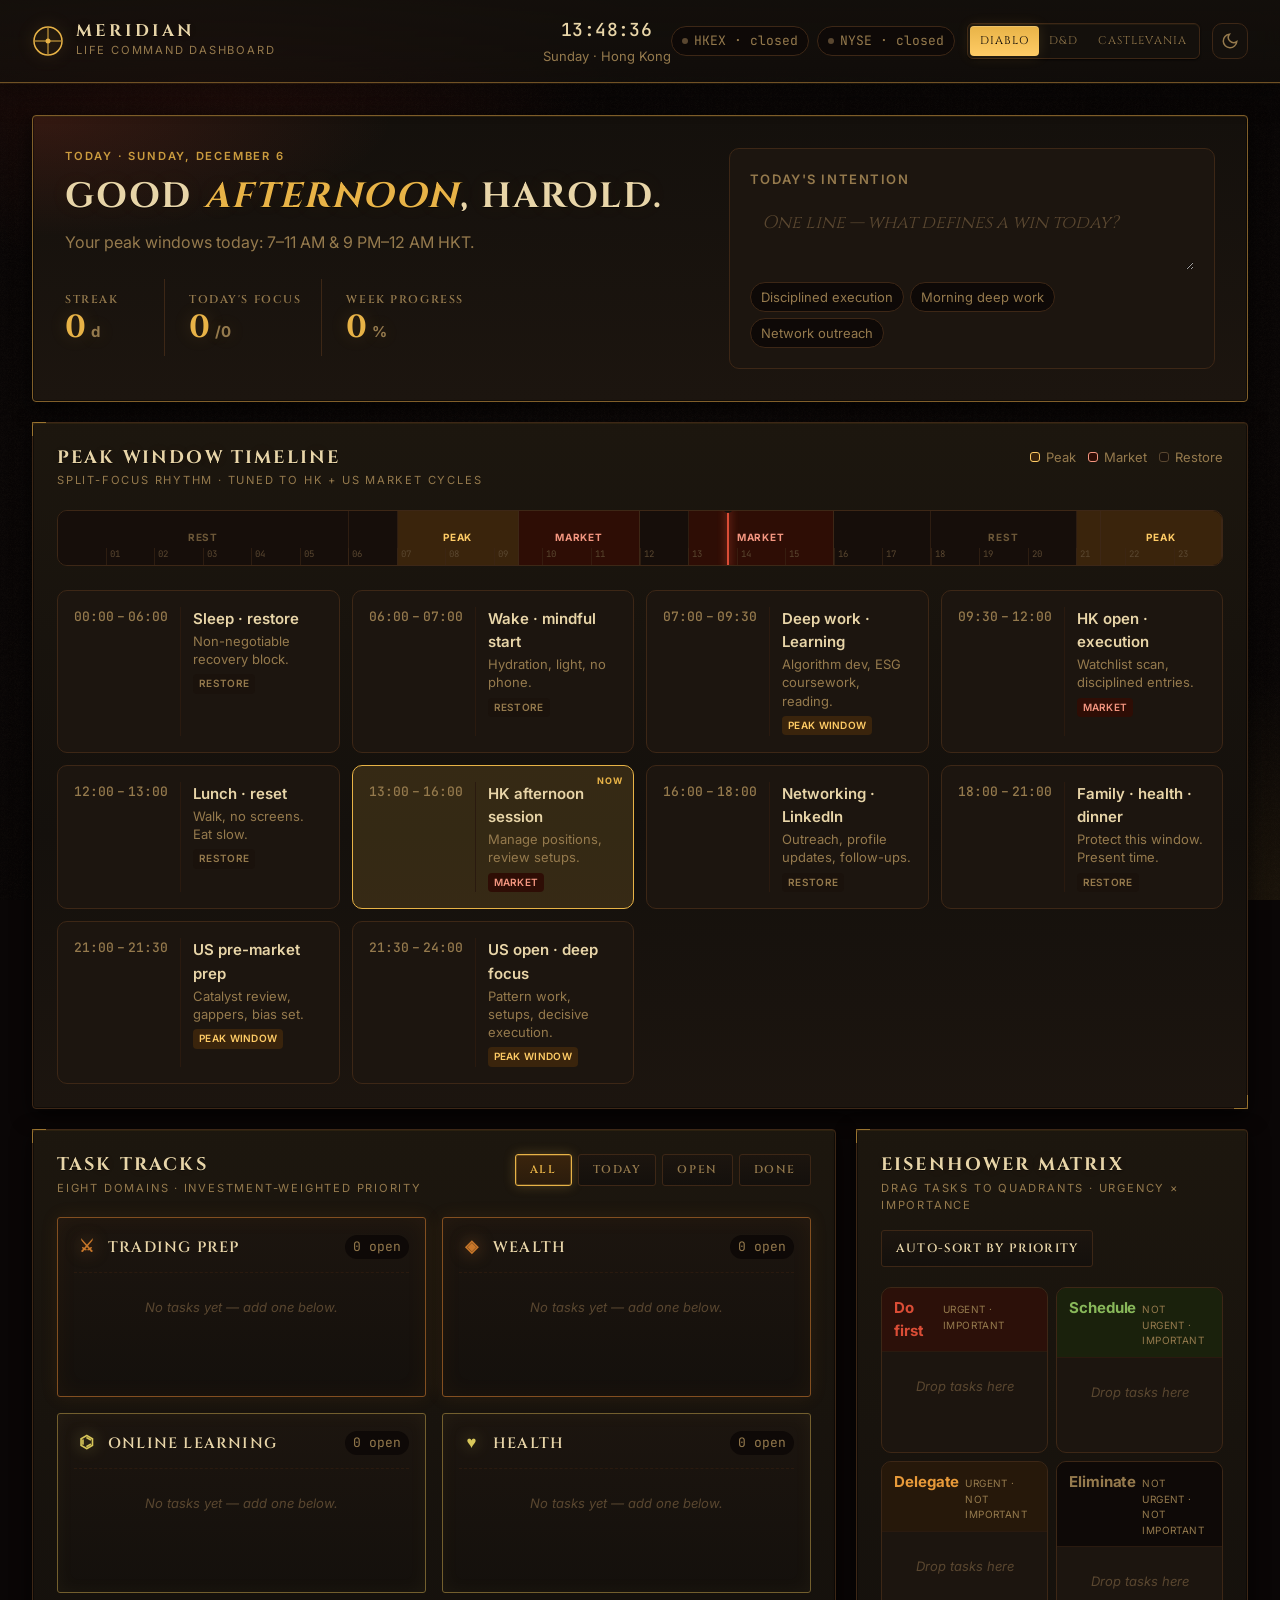
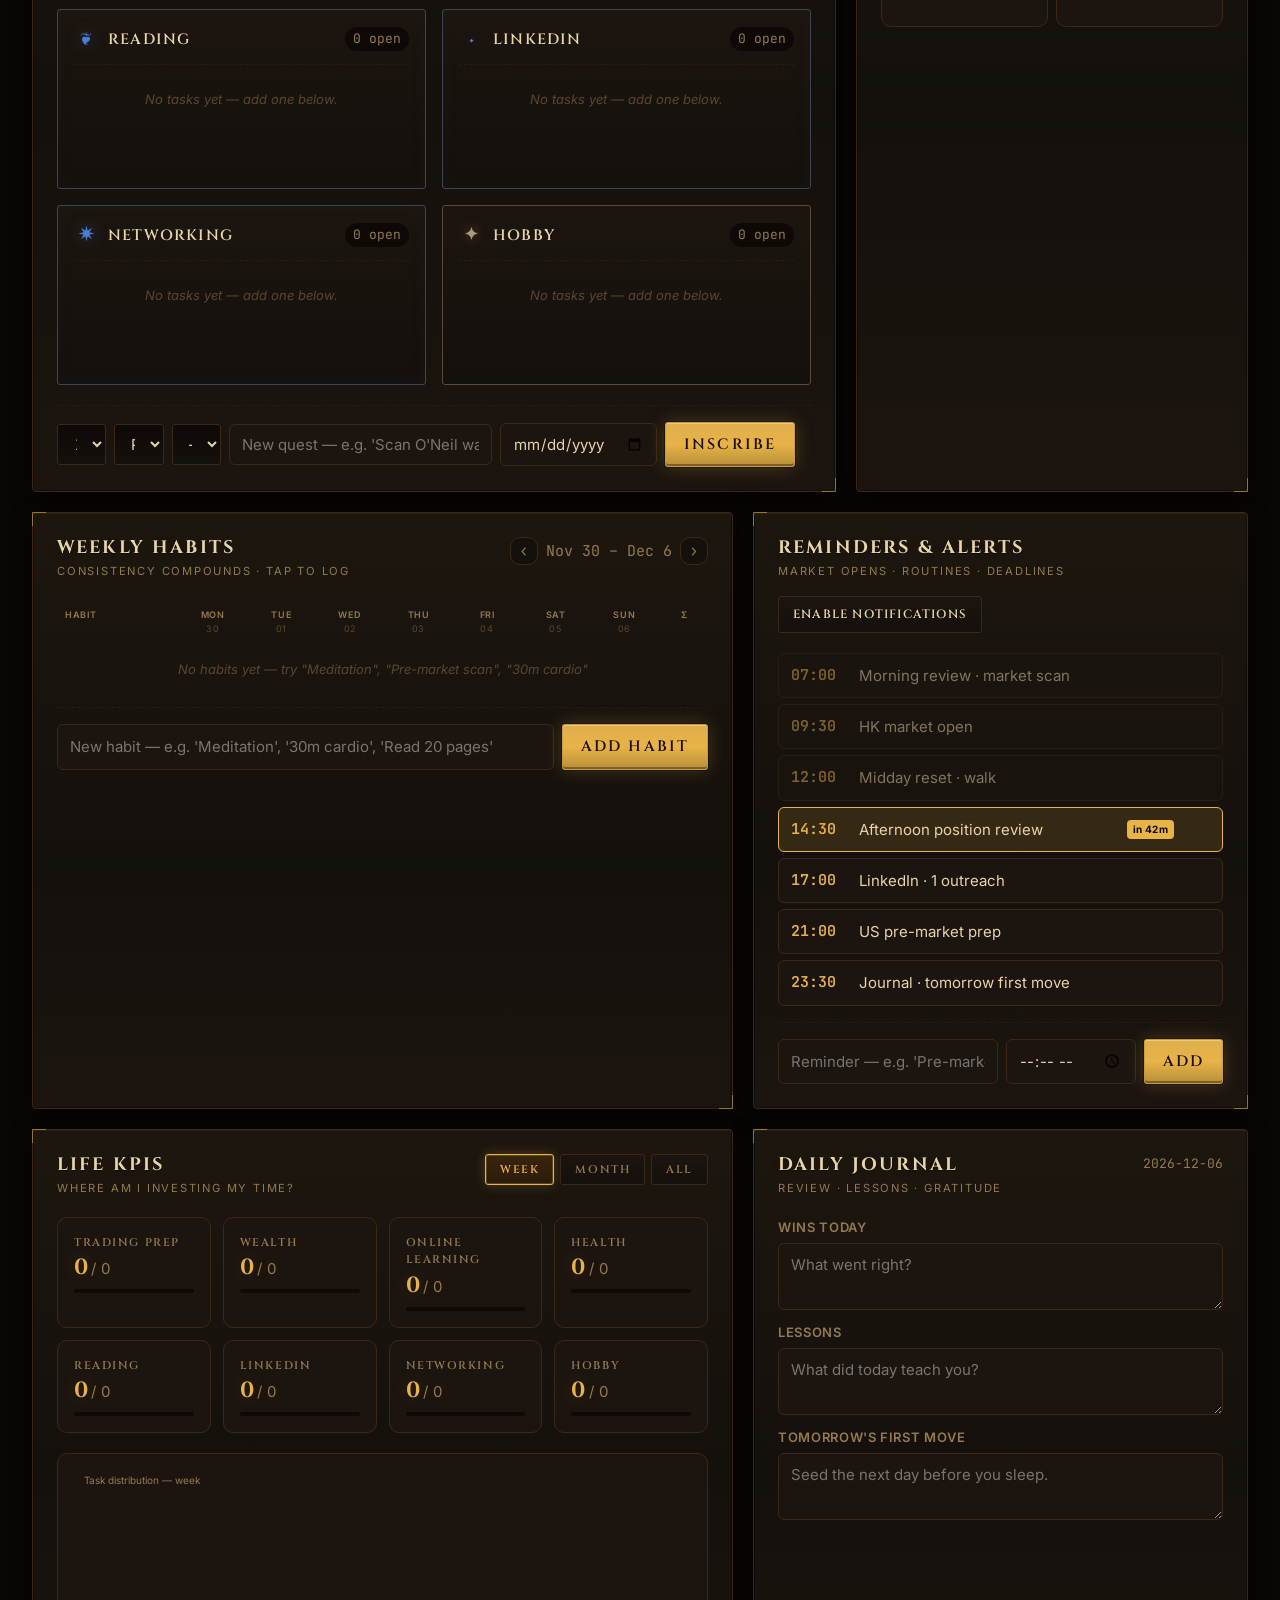
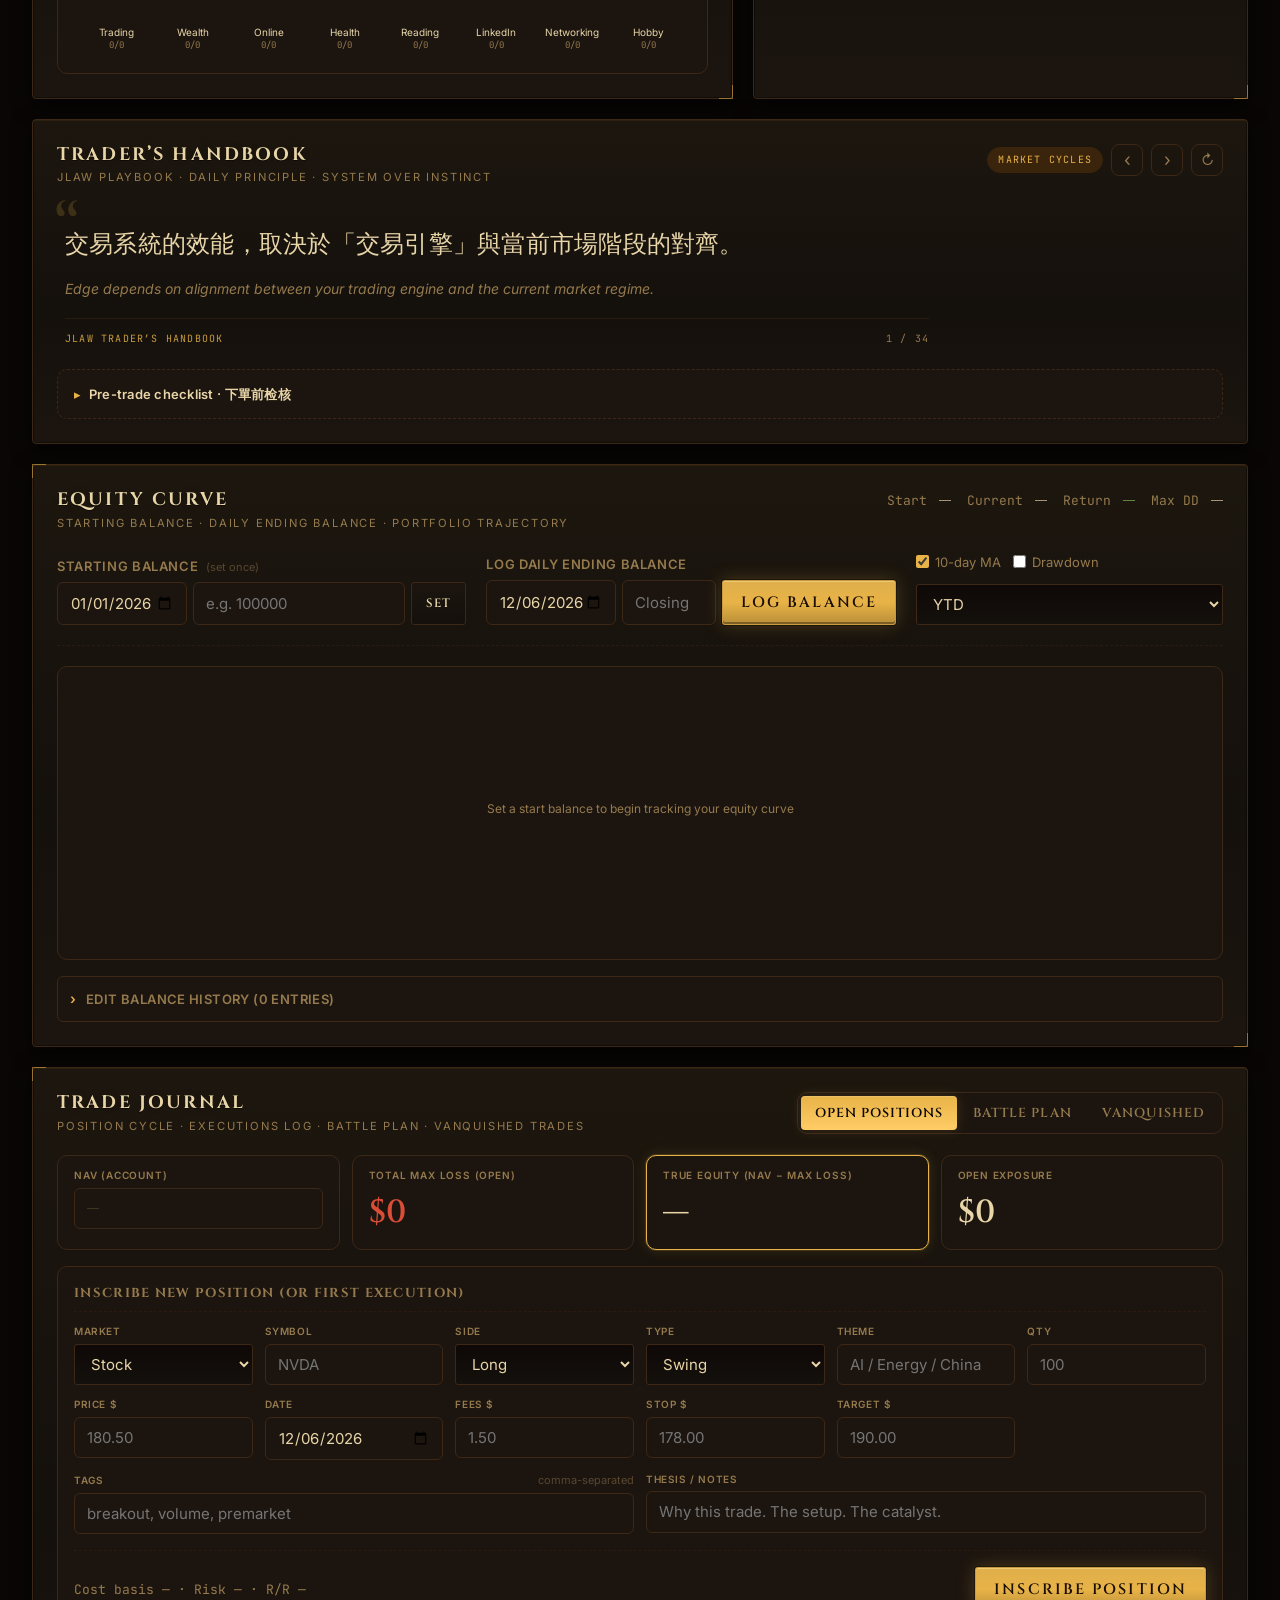
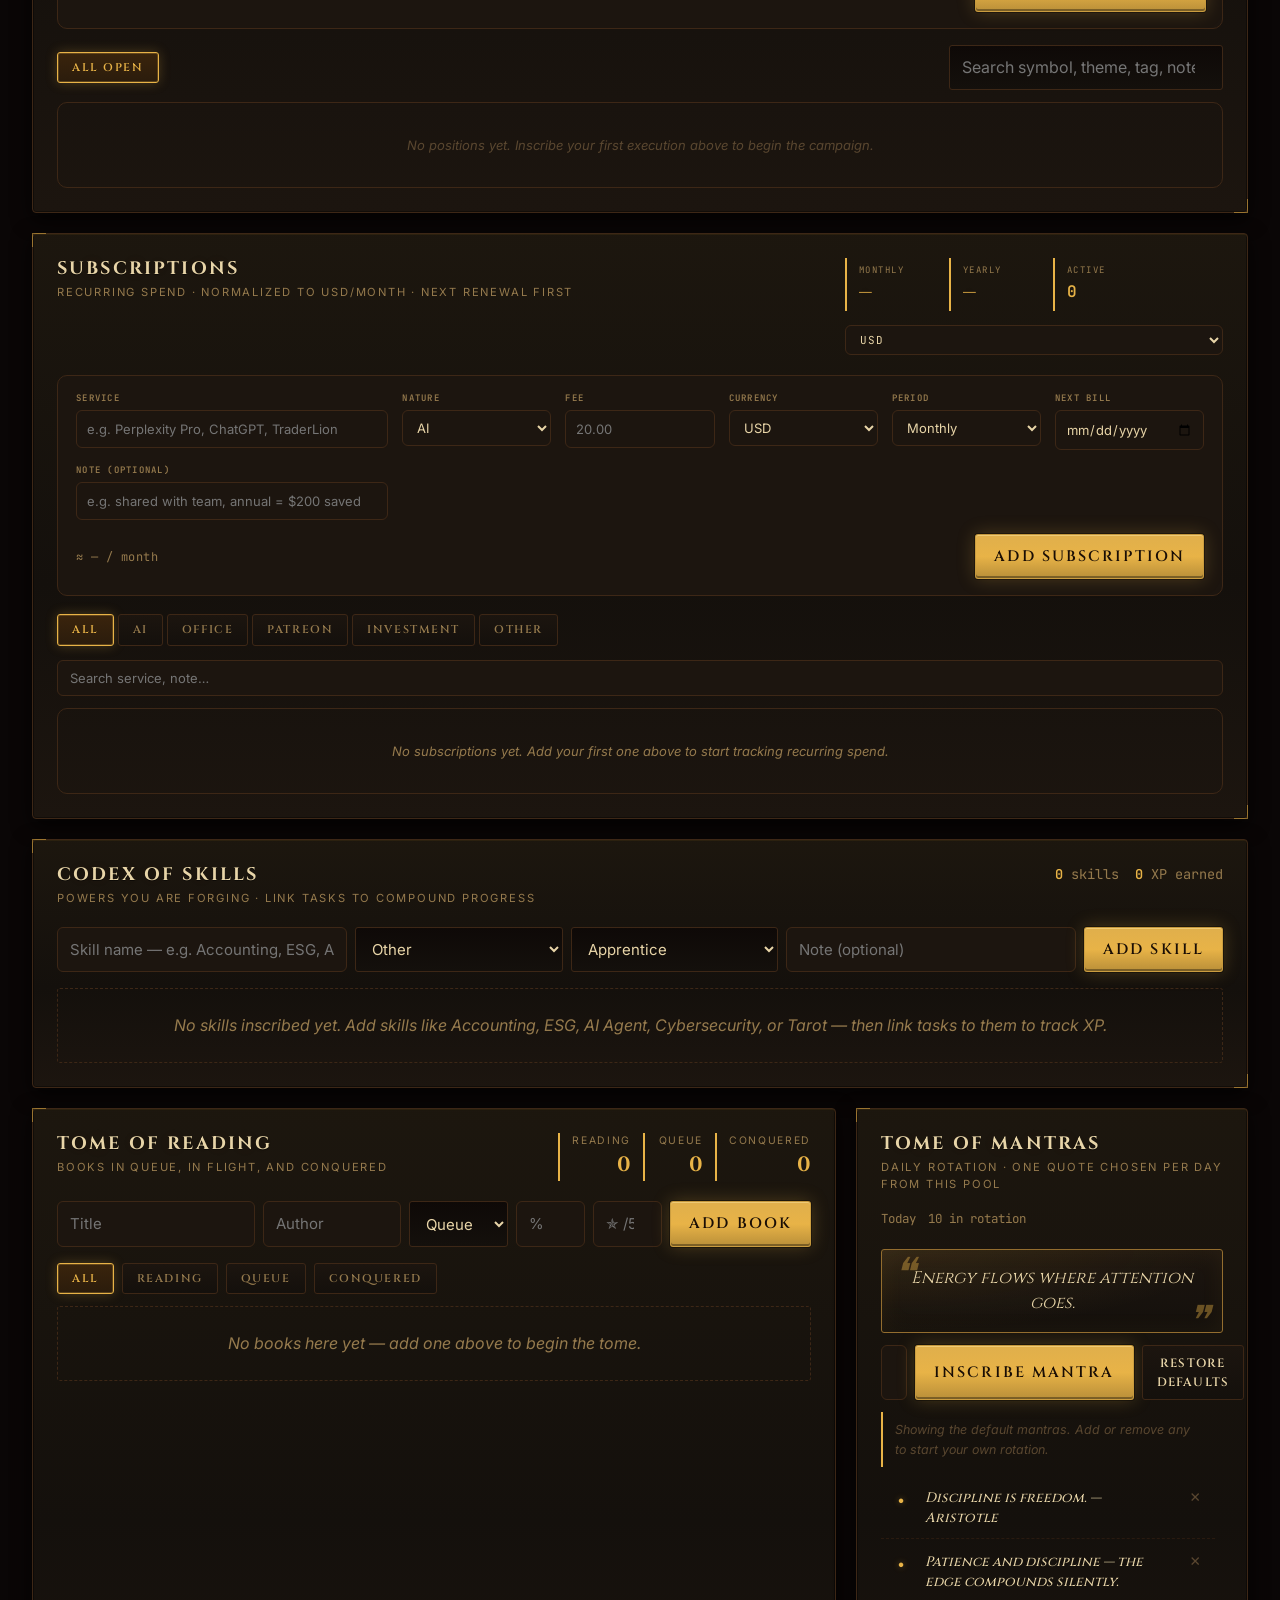
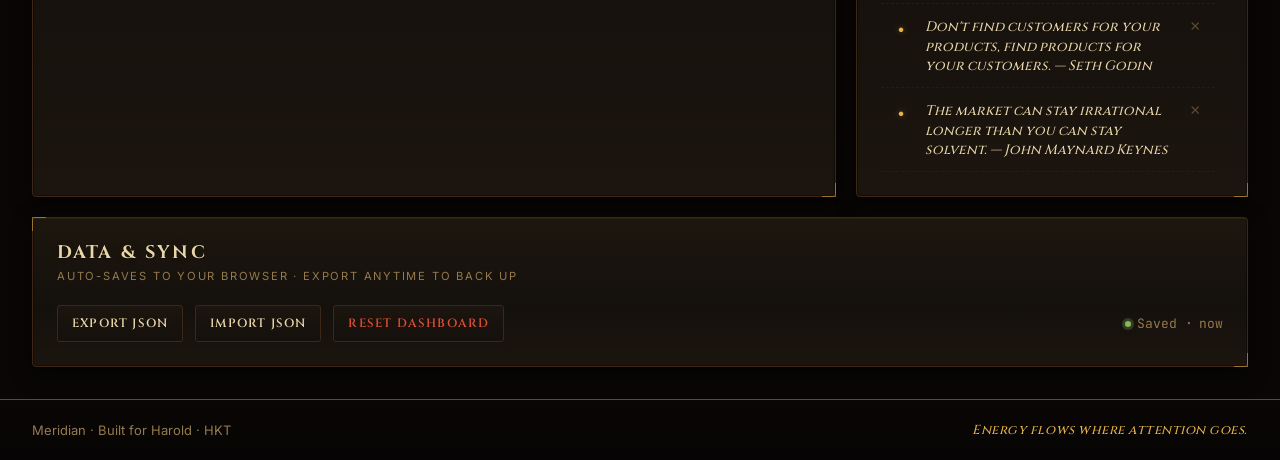
==== index.html @ d9d9fceb "Trade journal upgrade: positions, executions log, battle plan, true equity - New data model: positio" ====
<!DOCTYPE html>
<html lang="en" data-theme="dark">
<head>
  <meta charset="UTF-8" />
  <meta name="viewport" content="width=device-width, initial-scale=1.0" />
  <title>Meridian — Life Command Dashboard</title>
  <link rel="preconnect" href="https://fonts.googleapis.com" />
  <link rel="preconnect" href="https://fonts.gstatic.com" crossorigin />
  <link href="https://fonts.googleapis.com/css2?family=Cinzel:wght@500;600;700;800&family=Cormorant+Garamond:ital,wght@0,500;0,600;1,500&family=IM+Fell+English:ital@0;1&family=IM+Fell+English+SC&family=Inter:wght@400;500;600;700&family=Italianno&family=JetBrains+Mono:wght@400;500&family=UnifrakturCook:wght@700&display=swap" rel="stylesheet" />
  <link rel="stylesheet" href="style.css" />
  <link rel="icon" href="data:image/svg+xml,%3Csvg xmlns='http://www.w3.org/2000/svg' viewBox='0 0 32 32'%3E%3Ccircle cx='16' cy='16' r='14' fill='none' stroke='%23c9a14a' stroke-width='2'/%3E%3Cline x1='16' y1='4' x2='16' y2='28' stroke='%23c9a14a' stroke-width='1.5'/%3E%3Cline x1='4' y1='16' x2='28' y2='16' stroke='%23c9a14a' stroke-width='1.5'/%3E%3Ccircle cx='16' cy='16' r='3' fill='%23c9a14a'/%3E%3C/svg%3E" />
</head>
<body>
  <!-- ============ HEADER ============ -->
  <header class="topbar">
    <div class="brand">
      <svg class="logo" width="32" height="32" viewBox="0 0 32 32" fill="none" aria-label="Meridian logo">
        <circle cx="16" cy="16" r="14" stroke="currentColor" stroke-width="1.5" />
        <line x1="16" y1="3" x2="16" y2="29" stroke="currentColor" stroke-width="1" />
        <line x1="3" y1="16" x2="29" y2="16" stroke="currentColor" stroke-width="1" />
        <circle cx="16" cy="16" r="2.5" fill="currentColor" />
      </svg>
      <div>
        <div class="brand-title">Meridian</div>
        <div class="brand-sub">Life command dashboard</div>
      </div>
    </div>

    <div class="topbar-center">
      <div class="clock" id="clock">00:00:00</div>
      <div class="clock-meta" id="clockMeta">—</div>
    </div>

    <div class="topbar-right">
      <div class="market-ticker" id="marketTicker">
        <span class="mk-item mk-open" id="hkMkt"><span class="dot"></span>HKEX</span>
        <span class="mk-item" id="usMkt"><span class="dot"></span>NYSE</span>
      </div>
      <div class="skin-picker" role="radiogroup" aria-label="Visual skin">
        <button type="button" class="skin-opt active" data-skin-opt="diablo" role="radio" aria-checked="true" title="Diablo 4 — hellfire & forge gold">Diablo</button>
        <button type="button" class="skin-opt" data-skin-opt="dnd" role="radio" aria-checked="false" title="Dungeons & Dragons — adventurer's tome">D&amp;D</button>
        <button type="button" class="skin-opt" data-skin-opt="castlevania" role="radio" aria-checked="false" title="Castlevania — gothic horror">Castlevania</button>
      </div>
      <button class="icon-btn" data-theme-toggle aria-label="Toggle theme">
        <svg width="18" height="18" viewBox="0 0 24 24" fill="none" stroke="currentColor" stroke-width="2"><path d="M21 12.79A9 9 0 1 1 11.21 3 7 7 0 0 0 21 12.79z" /></svg>
      </button>
    </div>
  </header>

  <main class="grid">
    <!-- ============ HERO / DAILY FOCUS ============ -->
    <section class="card hero">
      <div class="hero-left">
        <div class="eyebrow">Today · <span id="todayDate">—</span></div>
        <h1 class="hero-title">Good <span id="greetingPart">morning</span>, Harold.</h1>
        <p class="hero-sub" id="heroSub">Your peak windows today: 7–11 AM &amp; 9 PM–12 AM HKT.</p>
        <div class="hero-stats">
          <div class="stat">
            <div class="stat-label">Streak</div>
            <div class="stat-value"><span id="streakDays">0</span><span class="stat-unit">d</span></div>
          </div>
          <div class="stat">
            <div class="stat-label">Today's focus</div>
            <div class="stat-value"><span id="focusDone">0</span><span class="stat-unit">/<span id="focusTotal">0</span></span></div>
          </div>
          <div class="stat">
            <div class="stat-label">Week progress</div>
            <div class="stat-value"><span id="weekPct">0</span><span class="stat-unit">%</span></div>
          </div>
        </div>
      </div>
      <div class="hero-right">
        <div class="intention">
          <label class="intention-label">Today's intention</label>
          <textarea id="intention" placeholder="One line — what defines a win today?"></textarea>
          <div class="intention-prompts">
            <button class="chip" data-intent="Execute trades by plan, not emotion.">Disciplined execution</button>
            <button class="chip" data-intent="Deep work before market open.">Morning deep work</button>
            <button class="chip" data-intent="Close one networking loop.">Network outreach</button>
          </div>
        </div>
      </div>
    </section>

    <!-- ============ PEAK WINDOW TIMELINE ============ -->
    <section class="card timeline-card">
      <div class="card-head">
        <div>
          <h2 class="card-title">Peak window timeline</h2>
          <p class="card-sub">Split-focus rhythm · tuned to HK + US market cycles</p>
        </div>
        <div class="legend">
          <span class="lg-item"><span class="lg-dot peak"></span>Peak</span>
          <span class="lg-item"><span class="lg-dot market"></span>Market</span>
          <span class="lg-item"><span class="lg-dot rest"></span>Restore</span>
        </div>
      </div>

      <div class="timeline" id="timeline" aria-label="24-hour timeline">
        <!-- Built by JS -->
      </div>

      <div class="blocks" id="blocks">
        <!-- Schedule blocks rendered here -->
      </div>
    </section>

    <!-- ============ TASK TRACKS ============ -->
    <section class="card tracks-card">
      <div class="card-head">
        <div>
          <h2 class="card-title">Task tracks</h2>
          <p class="card-sub">Eight domains · investment-weighted priority</p>
        </div>
        <div class="track-filter">
          <button class="pill active" data-filter="all">All</button>
          <button class="pill" data-filter="today">Today</button>
          <button class="pill" data-filter="open">Open</button>
          <button class="pill" data-filter="done">Done</button>
        </div>
      </div>

      <div class="tracks" id="tracks"><!-- Built by JS --></div>

      <form class="task-add" id="taskAdd">
        <select id="taskTrack" aria-label="Track">
          <option value="trading">⚔ Trading prep</option>
          <option value="wealth">◈ Wealth</option>
          <option value="learning">⌬ Online learning</option>
          <option value="health">♥ Health</option>
          <option value="reading">❦ Reading</option>
          <option value="linkedin">◆ LinkedIn / Profile</option>
          <option value="networking">✷ Networking</option>
          <option value="hobby">✦ Hobby</option>
        </select>
        <select id="taskPriority" aria-label="Priority">
          <option value="1">P1 · Critical</option>
          <option value="2" selected>P2 · High</option>
          <option value="3">P3 · Normal</option>
          <option value="4">P4 · Later</option>
        </select>
        <select id="taskSkill" aria-label="Linked skill" title="Link to a skill (optional)">
          <option value="">— No skill —</option>
        </select>
        <input id="taskTitle" type="text" placeholder="New quest — e.g. 'Scan O'Neil watchlist pre-open'" />
        <input id="taskDue" type="date" aria-label="Due date" />
        <button type="submit" class="btn-primary">Inscribe</button>
      </form>
    </section>

    <!-- ============ PRIORITY MATRIX ============ -->
    <section class="card matrix-card">
      <div class="card-head">
        <div>
          <h2 class="card-title">Eisenhower matrix</h2>
          <p class="card-sub">Drag tasks to quadrants · urgency × importance</p>
        </div>
        <button class="btn-ghost" id="autoSort">Auto-sort by priority</button>
      </div>
      <div class="matrix">
        <div class="quad q1" data-quad="q1">
          <div class="quad-head"><span class="quad-label">Do first</span><span class="quad-meta">Urgent · Important</span></div>
          <div class="quad-body" data-drop="q1"></div>
        </div>
        <div class="quad q2" data-quad="q2">
          <div class="quad-head"><span class="quad-label">Schedule</span><span class="quad-meta">Not urgent · Important</span></div>
          <div class="quad-body" data-drop="q2"></div>
        </div>
        <div class="quad q3" data-quad="q3">
          <div class="quad-head"><span class="quad-label">Delegate</span><span class="quad-meta">Urgent · Not important</span></div>
          <div class="quad-body" data-drop="q3"></div>
        </div>
        <div class="quad q4" data-quad="q4">
          <div class="quad-head"><span class="quad-label">Eliminate</span><span class="quad-meta">Not urgent · Not important</span></div>
          <div class="quad-body" data-drop="q4"></div>
        </div>
      </div>
    </section>

    <!-- ============ HABIT TRACKER ============ -->
    <section class="card habit-card">
      <div class="card-head">
        <div>
          <h2 class="card-title">Weekly habits</h2>
          <p class="card-sub">Consistency compounds · tap to log</p>
        </div>
        <div class="week-nav">
          <button class="icon-btn-sm" id="weekPrev" aria-label="Previous week">‹</button>
          <span id="weekLabel">—</span>
          <button class="icon-btn-sm" id="weekNext" aria-label="Next week">›</button>
        </div>
      </div>
      <div class="habit-grid" id="habitGrid"></div>
      <form class="habit-add" id="habitAdd">
        <input id="habitName" type="text" placeholder="New habit — e.g. 'Meditation', '30m cardio', 'Read 20 pages'" />
        <button type="submit" class="btn-primary">Add habit</button>
      </form>
    </section>

    <!-- ============ REMINDERS + KPI ============ -->
    <section class="card reminders-card">
      <div class="card-head">
        <div>
          <h2 class="card-title">Reminders &amp; alerts</h2>
          <p class="card-sub">Market opens · routines · deadlines</p>
        </div>
        <button class="btn-ghost" id="enableNotif">Enable notifications</button>
      </div>
      <ul class="reminders" id="reminders"></ul>
      <form class="reminder-add" id="reminderAdd">
        <input id="remText" type="text" placeholder="Reminder — e.g. 'Pre-market scan'" />
        <input id="remTime" type="time" />
        <button type="submit" class="btn-primary">Add</button>
      </form>
    </section>

    <section class="card kpi-card">
      <div class="card-head">
        <div>
          <h2 class="card-title">Life KPIs</h2>
          <p class="card-sub">Where am I investing my time?</p>
        </div>
        <div class="range-tabs">
          <button class="pill active" data-range="week">Week</button>
          <button class="pill" data-range="month">Month</button>
          <button class="pill" data-range="all">All</button>
        </div>
      </div>
      <div class="kpi-grid" id="kpiGrid"></div>
      <div class="kpi-chart">
        <canvas id="distCanvas" width="600" height="180"></canvas>
      </div>
    </section>

    <!-- ============ JOURNAL + TRADE LOG ============ -->
    <section class="card journal-card">
      <div class="card-head">
        <div>
          <h2 class="card-title">Daily journal</h2>
          <p class="card-sub">Review · lessons · gratitude</p>
        </div>
        <span class="journal-date" id="journalDate">—</span>
      </div>
      <div class="journal-grid">
        <div class="jsec">
          <label>Wins today</label>
          <textarea data-j="wins" placeholder="What went right?"></textarea>
        </div>
        <div class="jsec">
          <label>Lessons</label>
          <textarea data-j="lessons" placeholder="What did today teach you?"></textarea>
        </div>
        <div class="jsec">
          <label>Tomorrow's first move</label>
          <textarea data-j="tomorrow" placeholder="Seed the next day before you sleep."></textarea>
        </div>
      </div>
    </section>

    <!-- ============ TRADER'S HANDBOOK ============ -->
    <section class="card handbook-card">
      <div class="card-head">
        <div>
          <h2 class="card-title">Trader’s handbook</h2>
          <p class="card-sub">JLaw playbook · daily principle · system over instinct</p>
        </div>
        <div class="hb-controls">
          <span class="hb-tag" id="hbCategory">Mindset</span>
          <button class="hb-nav" id="hbPrev" title="Previous principle" aria-label="Previous principle">‹</button>
          <button class="hb-nav" id="hbNext" title="Next principle" aria-label="Next principle">›</button>
          <button class="hb-nav hb-shuffle" id="hbShuffle" title="Shuffle" aria-label="Shuffle">↻</button>
        </div>
      </div>
      <div class="hb-body">
        <div class="hb-mark">“</div>
        <blockquote class="hb-zh" id="hbZh"></blockquote>
        <p class="hb-en" id="hbEn"></p>
        <div class="hb-meta">
          <span class="hb-source" id="hbSource">JLaw Trader’s Handbook</span>
          <span class="hb-counter" id="hbCounter">1 / 30</span>
        </div>
      </div>
      <details class="hb-checklist">
        <summary>Pre-trade checklist · 下單前检核</summary>
        <ul class="hb-check-list">
          <li><label><input type="checkbox" data-hb-check="env"><span><strong>市場環境</strong> · 200MA 是否向上？是否避開 1–2 月多重阻力區？</span></label></li>
          <li><label><input type="checkbox" data-hb-check="filter"><span><strong>標的篩選</strong> · Market cap &gt; $10B · Price &gt; $15 · MA 排列正確？</span></label></li>
          <li><label><input type="checkbox" data-hb-check="pattern"><span><strong>形態確認</strong> · VCP 收縮、 2+1 平行通道，或 15% Bible Gap？</span></label></li>
          <li><label><input type="checkbox" data-hb-check="meta"><span><strong>進場點位</strong> · 是否屬於 M.E.T.A. 區域？開盤區間是否獲支撐？</span></label></li>
          <li><label><input type="checkbox" data-hb-check="risk"><span><strong>風險管理</strong> · 財務停損已設？頭寸是否符合當前戰績規模？</span></label></li>
        </ul>
      </details>
    </section>

    <!-- ============ EQUITY CURVE ============ -->
    <section class="card equity-card">
      <div class="card-head">
        <div>
          <h2 class="card-title">Equity curve</h2>
          <p class="card-sub">Starting balance · daily ending balance · portfolio trajectory</p>
        </div>
        <div class="equity-stats">
          <span class="ts-item">Start <strong id="eqStart">—</strong></span>
          <span class="ts-item">Current <strong id="eqCurrent">—</strong></span>
          <span class="ts-item">Return <strong id="eqReturn">—</strong></span>
          <span class="ts-item">Max DD <strong id="eqDD">—</strong></span>
        </div>
      </div>

      <div class="equity-toolbar">
        <div class="equity-setup">
          <label>Starting balance
            <span class="helper">(set once)</span>
          </label>
          <div class="setup-row">
            <input id="eqStartDate" type="date" value="2026-01-01" aria-label="Start date" />
            <input id="eqStartAmt" type="number" step="0.01" placeholder="e.g. 100000" />
            <button class="btn-ghost" id="eqSetStart">Set</button>
          </div>
        </div>
        <div class="equity-setup">
          <label>Log daily ending balance</label>
          <div class="setup-row">
            <input id="eqLogDate" type="date" aria-label="Date" />
            <input id="eqLogAmt" type="number" step="0.01" placeholder="Closing balance" />
            <button class="btn-primary" id="eqLogBtn">Log balance</button>
          </div>
        </div>
        <div class="equity-controls">
          <label class="toggle">
            <input type="checkbox" id="eqShowMA" checked />
            <span>10-day MA</span>
          </label>
          <label class="toggle">
            <input type="checkbox" id="eqShowDD" />
            <span>Drawdown</span>
          </label>
          <select id="eqRange" aria-label="Range">
            <option value="all">All time</option>
            <option value="ytd" selected>YTD</option>
            <option value="3m">3 months</option>
            <option value="1m">1 month</option>
          </select>
        </div>
      </div>

      <div class="equity-chart">
        <canvas id="equityCanvas"></canvas>
      </div>

      <details class="equity-table-wrap">
        <summary>Edit balance history (<span id="eqCount">0</span> entries)</summary>
        <div class="equity-table" id="eqTable"></div>
      </details>
    </section>

    <!-- ============ TRADE JOURNAL (positions + plans + closed) ============ -->
    <section class="card trade-card">
      <div class="card-head">
        <div>
          <h2 class="card-title">Trade journal</h2>
          <p class="card-sub">Position cycle · executions log · battle plan · vanquished trades</p>
        </div>
        <div class="trade-tabs" role="tablist">
          <button class="trade-tab active" data-trade-tab="open" role="tab">Open positions</button>
          <button class="trade-tab" data-trade-tab="plan" role="tab">Battle plan</button>
          <button class="trade-tab" data-trade-tab="closed" role="tab">Vanquished</button>
        </div>
      </div>

      <!-- True Equity summary -->
      <div class="true-equity">
        <div class="te-card">
          <div class="te-l">NAV (account)</div>
          <input id="teNavInput" class="te-input" type="number" step="any" placeholder="—" aria-label="Net Account Value" />
          <div class="te-v" id="teNav">—</div>
        </div>
        <div class="te-card te-loss">
          <div class="te-l">Total max loss (open)</div>
          <div class="te-v" id="teTotalLoss">$0</div>
        </div>
        <div class="te-card te-true">
          <div class="te-l">True equity (NAV − max loss)</div>
          <div class="te-v" id="teTrueEquity">—</div>
        </div>
        <div class="te-card">
          <div class="te-l">Open exposure</div>
          <div class="te-v" id="teExposure">$0</div>
        </div>
      </div>

      <!-- Rollups (above table) -->
      <div class="trade-rollups" id="tradeRollups"></div>

      <!-- ============ TAB: OPEN POSITIONS ============ -->
      <div class="trade-tab-panel" data-tab-panel="open">
        <form class="trade-form" id="tradeAdd" autocomplete="off">
          <div class="form-section-title">Inscribe new position (or first execution)</div>
          <div class="trade-form-grid">
            <div class="field">
              <label>Market</label>
              <select id="trMarket">
                <option value="stock">Stock</option>
                <option value="option">Option</option>
                <option value="crypto">Crypto</option>
                <option value="forex">Forex</option>
                <option value="futures">Futures</option>
                <option value="metals">Metals</option>
              </select>
            </div>
            <div class="field"><label>Symbol</label><input id="trSymbol" type="text" placeholder="NVDA" /></div>
            <div class="field"><label>Side</label>
              <select id="trSide"><option value="long">Long</option><option value="short">Short</option></select>
            </div>
            <div class="field"><label>Type</label>
              <select id="trTradeType"><option value="swing">Swing</option><option value="position">Position</option></select>
            </div>
            <div class="field"><label>Theme</label><input id="trTheme" type="text" placeholder="AI / Energy / China" /></div>
            <div class="field"><label>Qty</label><input id="trQty" type="number" step="any" placeholder="100" /></div>
            <div class="field"><label>Price $</label><input id="trPrice" type="number" step="any" placeholder="180.50" /></div>
            <div class="field"><label>Date</label><input id="trDate" type="date" /></div>
            <div class="field"><label>Fees $</label><input id="trFees" type="number" step="any" placeholder="1.50" /></div>
            <div class="field"><label>Stop $</label><input id="trStop" type="number" step="any" placeholder="178.00" /></div>
            <div class="field"><label>Target $</label><input id="trTarget" type="number" step="any" placeholder="190.00" /></div>
            <div class="field field-wide"><label>Tags <span class="helper">comma-separated</span></label>
              <input id="trTags" type="text" placeholder="breakout, volume, premarket" />
            </div>
            <div class="field field-wide"><label>Thesis / notes</label>
              <input id="trNote" type="text" placeholder="Why this trade. The setup. The catalyst." />
            </div>
          </div>
          <div class="trade-form-actions">
            <span class="trade-preview" id="trPositionPreview">Cost basis — · Risk — · R/R —</span>
            <button type="submit" class="btn-primary">Inscribe position</button>
          </div>
        </form>

        <div class="trade-toolbar">
          <div class="trade-filter">
            <button class="pill active" data-trade-filter="all">All open</button>
          </div>
          <input id="trSearch" type="search" placeholder="Search symbol, theme, tag, note..." />
        </div>

        <div class="trades-table" id="tradesTable"></div>
      </div>

      <!-- ============ TAB: BATTLE PLAN ============ -->
      <div class="trade-tab-panel" data-tab-panel="plan" style="display:none;">
        <form class="trade-form" id="planAdd" autocomplete="off">
          <div class="form-section-title">Draft a battle plan · risk-sized share count auto-computed</div>
          <div class="trade-form-grid">
            <div class="field"><label>Market</label>
              <select id="plMarket">
                <option value="stock">Stock</option>
                <option value="option">Option</option>
                <option value="crypto">Crypto</option>
                <option value="forex">Forex</option>
                <option value="futures">Futures</option>
              </select>
            </div>
            <div class="field"><label>Symbol</label><input id="plSymbol" type="text" placeholder="NVDA" /></div>
            <div class="field"><label>Side</label>
              <select id="plSide"><option value="long">Long</option><option value="short">Short</option></select>
            </div>
            <div class="field"><label>Type</label>
              <select id="plTradeType"><option value="swing">Swing</option><option value="position">Position</option></select>
            </div>
            <div class="field"><label>Entry $</label><input id="plEntry" type="number" step="any" placeholder="180.50" /></div>
            <div class="field"><label>Stop $</label><input id="plStop" type="number" step="any" placeholder="178.00" /></div>
            <div class="field"><label>Target $</label><input id="plTarget" type="number" step="any" placeholder="190.00" /></div>
            <div class="field"><label>Risk $ <span class="helper">max loss budget</span></label>
              <input id="plRisk" type="number" step="any" placeholder="500" />
            </div>
            <div class="field"><label>Theme</label><input id="plTheme" type="text" placeholder="AI / Energy" /></div>
            <div class="field field-wide"><label>Tags <span class="helper">comma-separated</span></label>
              <input id="plTags" type="text" placeholder="VCP, breakout, earnings" />
            </div>
            <div class="field field-wide"><label>Thesis</label>
              <input id="plNote" type="text" placeholder="Catalyst, level, invalidation, expected timeframe." />
            </div>
          </div>
          <div class="trade-form-actions">
            <span class="trade-preview" id="plPreview">Shares — · R/R — · Max loss —</span>
            <button type="submit" class="btn-primary">Draft plan</button>
          </div>
        </form>

        <div class="plans-list" id="plansList"></div>
      </div>

      <!-- ============ TAB: VANQUISHED (CLOSED) ============ -->
      <div class="trade-tab-panel" data-tab-panel="closed" style="display:none;">
        <div class="closed-stats">
          <span class="ts-item">W/L <strong id="tsWL">0/0</strong></span>
          <span class="ts-item">Hit-rate <strong id="tsHit">—</strong></span>
          <span class="ts-item">Avg R <strong id="tsAvgR">—</strong></span>
          <span class="ts-item">PF <strong id="tsPF">—</strong></span>
          <span class="ts-item">Expectancy <strong id="tsExp">—</strong></span>
          <span class="ts-item">Avg win <strong id="tsAvgWin">—</strong></span>
          <span class="ts-item">Avg loss <strong id="tsAvgLoss">—</strong></span>
          <span class="ts-item">Net P/L <strong id="tsPnl">$0</strong></span>
        </div>

        <div class="trade-toolbar">
          <div class="trade-filter">
            <button class="pill" data-closed-range="30d">30 days</button>
            <button class="pill" data-closed-range="60d">60 days</button>
            <button class="pill active" data-closed-range="all">All-time</button>
          </div>
          <div class="breakdown-control">
            <label class="helper" for="tsDim">Slice by</label>
            <select id="tsDim">
              <option value="theme">Theme</option>
              <option value="tags">Tags</option>
              <option value="tradeType">Type</option>
            </select>
          </div>
        </div>

        <div class="breakdown-panel" id="tsBreakdown"></div>
        <div class="trades-table closed-list" id="closedTable"></div>
      </div>
    </section>

    <!-- ============ SUBSCRIPTIONS ============ -->
    <section class="card subs-card">
      <div class="card-head">
        <div>
          <h2 class="card-title">Subscriptions</h2>
          <p class="card-sub">Recurring spend · normalized to USD/month · next renewal first</p>
        </div>
        <div class="subs-summary" id="subsSummary">
          <div class="subs-stat"><span class="subs-stat-k">Monthly</span><span class="subs-stat-v" id="subsMonthly">—</span></div>
          <div class="subs-stat"><span class="subs-stat-k">Yearly</span><span class="subs-stat-v" id="subsYearly">—</span></div>
          <div class="subs-stat"><span class="subs-stat-k">Active</span><span class="subs-stat-v" id="subsCount">0</span></div>
          <select class="subs-fx" id="subsBaseCurrency" title="Display currency">
            <option value="USD">USD</option>
            <option value="HKD">HKD</option>
            <option value="CNY">CNY</option>
          </select>
        </div>
      </div>

      <form class="subs-form" id="subForm" autocomplete="off">
        <div class="subs-form-grid">
          <div class="field field-wide">
            <label for="subName">Service</label>
            <input id="subName" type="text" placeholder="e.g. Perplexity Pro, ChatGPT, TraderLion" required>
          </div>
          <div class="field">
            <label for="subNature">Nature</label>
            <select id="subNature">
              <option value="ai">AI</option>
              <option value="office">Office</option>
              <option value="patreon">Patreon</option>
              <option value="investment">Investment training</option>
              <option value="news">News &amp; media</option>
              <option value="cloud">Cloud &amp; storage</option>
              <option value="entertainment">Entertainment</option>
              <option value="health">Health</option>
              <option value="other">Other</option>
            </select>
          </div>
          <div class="field">
            <label for="subFee">Fee</label>
            <input id="subFee" type="number" step="0.01" min="0" placeholder="20.00" required>
          </div>
          <div class="field">
            <label for="subCurrency">Currency</label>
            <select id="subCurrency">
              <option value="USD">USD</option>
              <option value="HKD">HKD</option>
              <option value="CNY">CNY</option>
            </select>
          </div>
          <div class="field">
            <label for="subPeriod">Period</label>
            <select id="subPeriod">
              <option value="monthly">Monthly</option>
              <option value="quarterly">Quarterly</option>
              <option value="semiannual">Semi-annual</option>
              <option value="yearly">Yearly</option>
              <option value="weekly">Weekly</option>
            </select>
          </div>
          <div class="field">
            <label for="subNextDate">Next bill</label>
            <input id="subNextDate" type="date">
          </div>
          <div class="field field-wide">
            <label for="subNote">Note (optional)</label>
            <input id="subNote" type="text" placeholder="e.g. shared with team, annual = $200 saved">
          </div>
        </div>
        <div class="subs-form-foot">
          <span class="subs-preview" id="subPreview">≈ — / month</span>
          <button type="submit" class="btn btn-primary">Add subscription</button>
        </div>
      </form>

      <div class="subs-toolbar">
        <div class="filter-pills" role="tablist" aria-label="Filter subscriptions">
          <button class="pill active" data-sub-filter="all">All</button>
          <button class="pill" data-sub-filter="ai">AI</button>
          <button class="pill" data-sub-filter="office">Office</button>
          <button class="pill" data-sub-filter="patreon">Patreon</button>
          <button class="pill" data-sub-filter="investment">Investment</button>
          <button class="pill" data-sub-filter="other">Other</button>
        </div>
        <input id="subSearch" class="input search" type="text" placeholder="Search service, note…">
      </div>

      <div class="subs-table" id="subsTable"></div>
    </section>

    <!-- ============ SKILLS / CODEX ============ -->
    <section class="card skills-card">
      <div class="card-head">
        <div>
          <h2 class="card-title">Codex of skills</h2>
          <p class="card-sub">Powers you are forging · link tasks to compound progress</p>
        </div>
        <div class="skills-summary">
          <span class="skills-stat"><span id="skillsCount">0</span> skills</span>
          <span class="skills-stat"><span id="skillsXp">0</span> XP earned</span>
        </div>
      </div>

      <form class="skill-add" id="skillAdd">
        <input id="skillName" type="text" placeholder="Skill name — e.g. Accounting, ESG, AI Agent, Tarot" required />
        <select id="skillCategory" aria-label="Skill category">
          <option value="finance">Finance · Trading</option>
          <option value="tech">Tech · AI</option>
          <option value="business">Business · Strategy</option>
          <option value="creative">Creative · Mystic</option>
          <option value="wellness">Wellness</option>
          <option value="language">Language</option>
          <option value="other" selected>Other</option>
        </select>
        <select id="skillLevel" aria-label="Skill level">
          <option value="0">Untrained</option>
          <option value="1" selected>Apprentice</option>
          <option value="2">Journeyman</option>
          <option value="3">Adept</option>
          <option value="4">Master</option>
          <option value="5">Grandmaster</option>
        </select>
        <input id="skillNote" type="text" placeholder="Note (optional)" />
        <button type="submit" class="btn-primary">Add skill</button>
      </form>

      <div class="skills-grid" id="skillsGrid"></div>
    </section>

    <!-- ============ READING LIST ============ -->
    <section class="card books-card">
      <div class="card-head">
        <div>
          <h2 class="card-title">Tome of reading</h2>
          <p class="card-sub">Books in queue, in flight, and conquered</p>
        </div>
        <div class="books-summary">
          <div class="books-stat"><span class="bs-label">Reading</span><span id="booksReading">0</span></div>
          <div class="books-stat"><span class="bs-label">Queue</span><span id="booksQueue">0</span></div>
          <div class="books-stat"><span class="bs-label">Conquered</span><span id="booksDone">0</span></div>
        </div>
      </div>

      <form class="book-add" id="bookAdd">
        <input id="bookTitle" type="text" placeholder="Title" required />
        <input id="bookAuthor" type="text" placeholder="Author" />
        <select id="bookStatus" aria-label="Status">
          <option value="queue" selected>Queue</option>
          <option value="reading">Reading</option>
          <option value="done">Conquered</option>
        </select>
        <input id="bookProgress" type="number" min="0" max="100" placeholder="% " title="Progress (0–100)" />
        <input id="bookRating" type="number" min="0" max="5" placeholder="✯ /5" title="Rating (0–5)" />
        <button type="submit" class="btn-primary">Add book</button>
      </form>

      <div class="books-toolbar">
        <button class="pill active" data-book-filter="all">All</button>
        <button class="pill" data-book-filter="reading">Reading</button>
        <button class="pill" data-book-filter="queue">Queue</button>
        <button class="pill" data-book-filter="done">Conquered</button>
      </div>

      <div class="books-list" id="booksList"></div>
    </section>

    <!-- ============ QUOTE MANAGER ============ -->
    <section class="card quotes-card">
      <div class="card-head">
        <div>
          <h2 class="card-title">Tome of mantras</h2>
          <p class="card-sub">Daily rotation · one quote chosen per day from this pool</p>
        </div>
        <div class="quotes-summary">
          <span class="quotes-stat"><span id="quotesTodayLabel">Today</span></span>
          <span class="quotes-stat"><span id="quotesCount">0</span> in rotation</span>
        </div>
      </div>

      <div class="quote-today" id="quoteToday">—</div>

      <form class="quote-add" id="quoteAdd">
        <input id="quoteText" type="text" placeholder="Add a new mantra… — Author (optional)" required />
        <button type="submit" class="btn-primary">Inscribe mantra</button>
        <button type="button" class="btn-ghost" id="quotesReset" title="Restore the default mantras">Restore defaults</button>
      </form>

      <div class="quotes-list" id="quotesList"></div>
    </section>

    <!-- ============ DATA CONTROLS ============ -->
    <section class="card controls-card">
      <div class="card-head">
        <div>
          <h2 class="card-title">Data &amp; sync</h2>
          <p class="card-sub">Auto-saves to your browser · export anytime to back up</p>
        </div>
      </div>
      <div class="controls">
        <button class="btn-ghost" id="exportBtn">Export JSON</button>
        <button class="btn-ghost" id="importBtn">Import JSON</button>
        <input type="file" id="importFile" accept="application/json" hidden />
        <button class="btn-ghost danger" id="resetBtn">Reset dashboard</button>
        <span class="save-indicator" id="saveIndicator">Saved · <span id="lastSaved">now</span></span>
      </div>
    </section>
  </main>

  <footer class="footer">
    <span>Meridian · Built for Harold · HKT</span>
    <span class="footer-quote" id="footerQuote">—</span>
  </footer>

  <script src="app.js"></script>
</body>
</html>
---- style.css ----
/* ============================================
   MERIDIAN — Life Command Dashboard
   Warm gold + cool ink · dual theme
   ============================================ */

:root {
  /* Type scale */
  --text-xs:   clamp(0.75rem, 0.7rem + 0.25vw, 0.8125rem);
  --text-sm:   clamp(0.8125rem, 0.78rem + 0.2vw, 0.9375rem);
  --text-base: clamp(0.9375rem, 0.9rem + 0.2vw, 1rem);
  --text-md:   clamp(1rem, 0.95rem + 0.3vw, 1.125rem);
  --text-lg:   clamp(1.125rem, 1rem + 0.5vw, 1.375rem);
  --text-xl:   clamp(1.5rem, 1.25rem + 1vw, 2rem);

  /* Spacing */
  --space-1: 0.25rem;
  --space-2: 0.5rem;
  --space-3: 0.75rem;
  --space-4: 1rem;
  --space-5: 1.25rem;
  --space-6: 1.5rem;
  --space-8: 2rem;
  --space-10: 2.5rem;
  --space-12: 3rem;

  /* Radius */
  --r-sm: 6px;
  --r-md: 10px;
  --r-lg: 14px;
  --r-xl: 20px;

  --font-body: 'Inter', system-ui, -apple-system, sans-serif;
  --font-display: 'Cinzel', 'Cormorant Garamond', 'Trajan Pro', Georgia, serif;
  --font-script: 'UnifrakturCook', 'Cinzel Decorative', Georgia, serif;
  --font-mono: 'JetBrains Mono', ui-monospace, monospace;

  --transition: 200ms cubic-bezier(0.16, 1, 0.3, 1);

  /* Diablo item-rarity palette (shared across themes) */
  --rarity-legendary: #c8772a;   /* burning amber */
  --rarity-unique:    #c2944b;   /* deep gold */
  --rarity-rare:      #d8c75a;   /* yellow rare */
  --rarity-magic:     #4a7ed4;   /* blue magic */
  --rarity-common:    #a99a82;   /* parchment grey */
  --rarity-set:       #2f8a3b;   /* set green */
}

/* ---------- LIGHT theme — Cathedral / parchment (Diablo lighting) ---------- */
:root, [data-theme="light"] {
  --bg: #1e1612;                       /* deep oxblood-charcoal even in "light" */
  --surface: #2a1f18;
  --surface-2: #34261d;
  --surface-offset: #221912;
  --border: #5a3d20;
  --divider: #4a2f18;

  --text: #f0e1c2;                     /* parchment text */
  --text-muted: #b89a6a;
  --text-faint: #7a623e;
  --text-inverse: #1e1612;

  --primary: #d4a13d;                  /* burning amber */
  --primary-soft: #4a2f10;
  --primary-hover: #f1bd54;
  --primary-tint: rgba(212, 161, 61, 0.14);

  --accent: #a83b1f;                   /* hellfire crimson */
  --accent-soft: #3d1208;

  --success: #76a142;
  --success-soft: #1f3008;
  --danger:  #c83925;
  --danger-soft: #401208;
  --warn:    #d4892a;
  --warn-soft: #3d250a;
  --info:    #5b89d4;
  --info-soft: #16223d;

  --peak-bg: #4a2f10;
  --peak-text: #f1bd54;
  --market-bg: #3d1208;
  --market-text: #e88066;
  --rest-bg: #251a14;
  --rest-text: #b89a6a;

  --shadow-sm: 0 1px 2px rgba(0, 0, 0, 0.5), inset 0 1px 0 rgba(212, 161, 61, 0.04);
  --shadow-md: 0 4px 16px rgba(0, 0, 0, 0.6), inset 0 1px 0 rgba(212, 161, 61, 0.05);
  --shadow-lg: 0 24px 60px rgba(0, 0, 0, 0.7), 0 0 80px rgba(168, 59, 31, 0.08);
}

/* ---------- DARK theme — Sanctuary night ---------- */
[data-theme="dark"] {
  --bg: #0a0606;
  --surface: #14100c;
  --surface-2: #1c150f;
  --surface-offset: #0e0907;
  --border: #3d2716;
  --divider: #2a1a0f;

  --text: #e8d5a8;
  --text-muted: #957a4d;
  --text-faint: #5a4730;
  --text-inverse: #0a0606;

  --primary: #e8b347;                  /* glowing forge gold */
  --primary-soft: #3a240c;
  --primary-hover: #ffcc66;
  --primary-tint: rgba(232, 179, 71, 0.15);

  --accent: #c8412a;                   /* embers / hellfire */
  --accent-soft: #2e0d05;

  --success: #88b85a;
  --success-soft: #1a2a0a;
  --danger:  #db4d36;
  --danger-soft: #380e06;
  --warn:    #e89a3a;
  --warn-soft: #2e1c08;
  --info:    #6c9adb;
  --info-soft: #0f1a2c;

  --peak-bg: #3a240c;
  --peak-text: #ffcc66;
  --market-bg: #2e0d05;
  --market-text: #f49680;
  --rest-bg: #1a120c;
  --rest-text: #957a4d;

  --shadow-sm: 0 1px 2px rgba(0, 0, 0, 0.7), inset 0 1px 0 rgba(232, 179, 71, 0.06);
  --shadow-md: 0 6px 20px rgba(0, 0, 0, 0.75), inset 0 1px 0 rgba(232, 179, 71, 0.07);
  --shadow-lg: 0 24px 60px rgba(0, 0, 0, 0.85), 0 0 80px rgba(200, 65, 42, 0.12);
}

/* ---------- Base ---------- */
*, *::before, *::after { box-sizing: border-box; margin: 0; padding: 0; }

html {
  -webkit-font-smoothing: antialiased;
  -moz-osx-font-smoothing: grayscale;
  text-rendering: optimizeLegibility;
  scroll-behavior: smooth;
}

body {
  min-height: 100dvh;
  font-family: var(--font-body);
  font-size: var(--text-base);
  line-height: 1.55;
  color: var(--text);
  background: var(--bg);
  background-image:
    /* glow top-left */
    radial-gradient(ellipse 800px 600px at 15% -5%, var(--glow-top, rgba(200, 65, 42, 0.18)) 0%, transparent 55%),
    /* glow bottom-right */
    radial-gradient(ellipse 700px 500px at 95% 105%, var(--glow-bottom, rgba(232, 179, 71, 0.10)) 0%, transparent 55%),
    /* center vignette */
    radial-gradient(ellipse at center, transparent 0%, rgba(0, 0, 0, 0.35) 100%),
    /* parchment / stone noise */
    var(--noise-image, url("data:image/svg+xml;utf8,<svg xmlns='http://www.w3.org/2000/svg' width='240' height='240'><filter id='n'><feTurbulence baseFrequency='0.85' numOctaves='2' stitchTiles='stitch'/><feColorMatrix values='0 0 0 0 0.55 0 0 0 0 0.4 0 0 0 0 0.2 0 0 0 0.07 0'/></filter><rect width='100%' height='100%' filter='url(%23n)'/></svg>"));
  background-attachment: fixed;
  background-size: auto, auto, auto, 240px 240px;
  transition: background var(--transition), color var(--transition);
}

img, svg { display: block; max-width: 100%; }
button { font: inherit; color: inherit; background: none; border: none; cursor: pointer; }
input, textarea, select { font: inherit; color: inherit; }

:focus-visible {
  outline: 2px solid var(--primary);
  outline-offset: 2px;
  border-radius: var(--r-sm);
}

textarea { resize: vertical; }

/* ============================================
   TOP BAR
   ============================================ */
.topbar {
  display: grid;
  grid-template-columns: 1fr auto 1fr;
  align-items: center;
  padding: var(--space-4) var(--space-8);
  border-bottom: 1px solid var(--border);
  background: color-mix(in srgb, var(--surface) 80%, transparent);
  backdrop-filter: blur(12px);
  position: sticky;
  top: 0;
  z-index: 50;
}

@media (max-width: 700px) {
  .topbar {
    grid-template-columns: 1fr auto;
    gap: var(--space-3);
    padding: var(--space-3) var(--space-4);
  }
  .topbar-center { display: none; }
  .market-ticker { display: none; }
  .brand-sub { display: none; }
  .grid { padding: var(--space-4); gap: var(--space-4); }
  .card { padding: var(--space-4); }
  .hero { padding: var(--space-5); }
  .hero-title { font-size: var(--text-lg); }
  .matrix { min-height: 420px; }
}

.brand { display: flex; align-items: center; gap: var(--space-3); }
.logo { color: var(--primary); }

.brand-title {
  font-family: var(--font-display);
  font-weight: 500;
  font-size: var(--text-md);
  letter-spacing: -0.01em;
  line-height: 1;
}
.brand-sub {
  font-size: var(--text-xs);
  color: var(--text-muted);
  margin-top: 2px;
  letter-spacing: 0.02em;
}

.topbar-center { text-align: center; }
.clock {
  font-family: var(--font-mono);
  font-size: var(--text-md);
  font-weight: 500;
  letter-spacing: 0.02em;
  color: var(--text);
}
.clock-meta {
  font-size: var(--text-xs);
  color: var(--text-muted);
  margin-top: 2px;
}

.topbar-right {
  display: flex;
  align-items: center;
  gap: var(--space-3);
  justify-content: flex-end;
}

.market-ticker {
  display: flex;
  gap: var(--space-2);
  font-size: var(--text-xs);
  font-family: var(--font-mono);
}
.mk-item {
  display: inline-flex;
  align-items: center;
  gap: 6px;
  padding: 4px 10px;
  border-radius: 999px;
  background: var(--surface-offset);
  color: var(--text-muted);
  border: 1px solid var(--border);
  white-space: nowrap;
}
.mk-item .dot {
  width: 6px; height: 6px; border-radius: 50%;
  background: var(--text-faint);
}
.mk-item.mk-open {
  background: var(--success-soft);
  color: var(--success);
  border-color: transparent;
}
.mk-item.mk-open .dot {
  background: var(--success);
  box-shadow: 0 0 0 3px color-mix(in srgb, var(--success) 20%, transparent);
  animation: pulse 2s ease-in-out infinite;
}
@keyframes pulse {
  0%, 100% { opacity: 1; }
  50% { opacity: 0.5; }
}

.icon-btn, .icon-btn-sm {
  display: inline-flex;
  align-items: center;
  justify-content: center;
  width: 36px;
  height: 36px;
  border-radius: var(--r-md);
  color: var(--text-muted);
  border: 1px solid var(--border);
  background: var(--surface);
  transition: all var(--transition);
}
.icon-btn-sm { width: 28px; height: 28px; font-size: 1rem; }
.icon-btn:hover, .icon-btn-sm:hover {
  color: var(--primary);
  border-color: var(--primary);
  transform: translateY(-1px);
}

/* ============================================
   GRID
   ============================================ */
.grid {
  max-width: 1480px;
  margin: 0 auto;
  padding: var(--space-8);
  display: grid;
  grid-template-columns: repeat(12, 1fr);
  gap: var(--space-5);
}

.card {
  background: var(--surface);
  border: 1px solid var(--border);
  border-radius: var(--r-lg);
  padding: var(--space-6);
  box-shadow: var(--shadow-sm);
  transition: box-shadow var(--transition), border-color var(--transition);
}
.card:hover { border-color: color-mix(in srgb, var(--primary) 30%, var(--border)); }

.hero         { grid-column: span 12; }
.timeline-card { grid-column: span 12; }
.tracks-card  { grid-column: span 8; }
.matrix-card  { grid-column: span 4; }
.habit-card   { grid-column: span 7; }
.reminders-card { grid-column: span 5; }
.kpi-card     { grid-column: span 7; }
.journal-card { grid-column: span 5; }
.equity-card  { grid-column: span 12; }
.handbook-card { grid-column: span 12; }
.trade-card   { grid-column: span 12; }
.subs-card    { grid-column: span 12; }
.skills-card  { grid-column: span 12; }
.books-card   { grid-column: span 8; }
.quotes-card  { grid-column: span 4; }
.controls-card { grid-column: span 12; }

@media (max-width: 1100px) {
  .tracks-card, .matrix-card, .habit-card, .reminders-card, .kpi-card, .journal-card,
  .skills-card, .books-card, .quotes-card {
    grid-column: span 12;
  }
}

/* ============================================
   EQUITY CURVE
   ============================================ */
.equity-stats {
  display: flex;
  gap: var(--space-4);
  font-size: var(--text-xs);
  color: var(--text-muted);
  font-family: var(--font-mono);
  flex-wrap: wrap;
}

.equity-toolbar {
  display: grid;
  grid-template-columns: 1.1fr 1.1fr auto;
  gap: var(--space-5);
  margin-bottom: var(--space-5);
  padding-bottom: var(--space-5);
  border-bottom: 1px dashed var(--divider);
  align-items: end;
}
@media (max-width: 1000px) {
  .equity-toolbar { grid-template-columns: 1fr; }
}

.equity-setup label {
  display: block;
  font-size: var(--text-xs);
  text-transform: uppercase;
  letter-spacing: 0.05em;
  color: var(--text-muted);
  font-weight: 600;
  margin-bottom: 6px;
}
.helper {
  text-transform: none;
  letter-spacing: 0;
  color: var(--text-faint);
  font-weight: 400;
  margin-left: 4px;
  font-size: 11px;
}
.setup-row {
  display: grid;
  grid-template-columns: 130px 1fr auto;
  gap: 6px;
}
@media (max-width: 600px) {
  .setup-row { grid-template-columns: 1fr; }
}

.equity-controls {
  display: flex;
  gap: var(--space-3);
  align-items: center;
  flex-wrap: wrap;
}
.toggle {
  display: inline-flex;
  align-items: center;
  gap: 6px;
  font-size: var(--text-xs);
  color: var(--text-muted);
  cursor: pointer;
  user-select: none;
}
.toggle input { accent-color: var(--primary); cursor: pointer; }

.equity-chart {
  background: var(--surface-2);
  border: 1px solid var(--border);
  border-radius: var(--r-md);
  padding: var(--space-4);
  margin-bottom: var(--space-4);
}
#equityCanvas {
  width: 100%;
  height: 320px;
  display: block;
}

.equity-table-wrap {
  font-size: var(--text-sm);
}
.equity-table-wrap > summary {
  cursor: pointer;
  padding: var(--space-3);
  background: var(--surface-2);
  border: 1px solid var(--border);
  border-radius: var(--r-sm);
  font-size: var(--text-xs);
  color: var(--text-muted);
  font-weight: 600;
  letter-spacing: 0.03em;
  text-transform: uppercase;
  list-style: none;
  position: relative;
  padding-left: 28px;
}
.equity-table-wrap > summary::before {
  content: "›";
  position: absolute;
  left: 12px;
  top: 50%;
  transform: translateY(-50%);
  transition: transform var(--transition);
  color: var(--primary);
  font-size: 14px;
}
.equity-table-wrap[open] > summary::before { transform: translateY(-50%) rotate(90deg); }

.equity-table {
  margin-top: var(--space-3);
  max-height: 280px;
  overflow-y: auto;
  border: 1px solid var(--border);
  border-radius: var(--r-sm);
}
.eq-row {
  display: grid;
  grid-template-columns: 120px 1fr 110px 30px;
  gap: var(--space-3);
  padding: 8px 12px;
  border-bottom: 1px solid var(--divider);
  font-size: var(--text-xs);
  align-items: center;
}
.eq-row:last-child { border-bottom: none; }
.eq-row:hover { background: var(--primary-tint); }
.eq-row.start { background: var(--primary-tint); font-weight: 600; }
.eq-row .eq-date { font-family: var(--font-mono); color: var(--text-muted); }
.eq-row .eq-bal { font-family: var(--font-mono); font-weight: 600; color: var(--text); }
.eq-row .eq-change { font-family: var(--font-mono); font-size: 10px; }
.eq-row .eq-change.pos { color: var(--success); }
.eq-row .eq-change.neg { color: var(--danger); }
.eq-row .eq-pct { font-family: var(--font-mono); font-size: 10px; color: var(--text-muted); }
.eq-row .eq-del {
  color: var(--text-faint);
  font-size: 14px;
  padding: 2px 6px;
  opacity: 0;
  transition: all var(--transition);
}
.eq-row:hover .eq-del { opacity: 1; }
.eq-row .eq-del:hover { color: var(--danger); }
.eq-empty {
  padding: var(--space-5);
  text-align: center;
  color: var(--text-faint);
  font-style: italic;
  font-size: var(--text-xs);
}

.card-head {
  display: flex;
  justify-content: space-between;
  align-items: flex-start;
  gap: var(--space-4);
  margin-bottom: var(--space-5);
  flex-wrap: wrap;
}
.card-title {
  font-family: var(--font-display);
  font-weight: 500;
  font-size: var(--text-lg);
  letter-spacing: -0.01em;
  line-height: 1.2;
}
.card-sub {
  font-size: var(--text-xs);
  color: var(--text-muted);
  margin-top: 4px;
  letter-spacing: 0.01em;
}

.eyebrow {
  text-transform: uppercase;
  letter-spacing: 0.12em;
  font-size: var(--text-xs);
  color: var(--primary);
  font-weight: 600;
  margin-bottom: var(--space-3);
}

/* ============================================
   HERO
   ============================================ */
.hero {
  display: grid;
  grid-template-columns: 1.3fr 1fr;
  gap: var(--space-8);
  padding: var(--space-8);
  background:
    linear-gradient(135deg, var(--surface) 0%, var(--surface-offset) 100%);
  position: relative;
  overflow: hidden;
}
.hero::before {
  content: "";
  position: absolute;
  top: -50%;
  right: -10%;
  width: 500px;
  height: 500px;
  background: radial-gradient(circle, var(--primary-tint) 0%, transparent 60%);
  pointer-events: none;
}

@media (max-width: 900px) {
  .hero { grid-template-columns: 1fr; }
}

.hero-title {
  font-family: var(--font-display);
  font-size: var(--text-xl);
  font-weight: 500;
  letter-spacing: -0.02em;
  line-height: 1.1;
  margin-bottom: var(--space-3);
}
.hero-title span { color: var(--primary); font-style: italic; }
.hero-sub {
  color: var(--text-muted);
  max-width: 42ch;
  margin-bottom: var(--space-6);
}

.hero-stats {
  display: flex;
  gap: var(--space-6);
  flex-wrap: wrap;
}
.stat {
  padding: var(--space-3) var(--space-5) var(--space-3) 0;
  border-right: 1px solid var(--border);
  min-width: 100px;
}
.stat:last-child { border-right: none; }
.stat-label {
  font-size: var(--text-xs);
  color: var(--text-muted);
  letter-spacing: 0.05em;
  text-transform: uppercase;
  margin-bottom: 4px;
}
.stat-value {
  font-family: var(--font-display);
  font-size: var(--text-xl);
  font-weight: 500;
  color: var(--text);
  line-height: 1;
}
.stat-unit {
  font-family: var(--font-body);
  font-size: var(--text-sm);
  color: var(--text-muted);
  margin-left: 4px;
}

.intention {
  background: var(--surface-2);
  border: 1px solid var(--border);
  border-radius: var(--r-md);
  padding: var(--space-5);
  display: flex;
  flex-direction: column;
  gap: var(--space-3);
}
.intention-label {
  font-size: var(--text-xs);
  text-transform: uppercase;
  letter-spacing: 0.12em;
  color: var(--text-muted);
  font-weight: 600;
}
.intention textarea {
  font-family: var(--font-display);
  font-size: var(--text-md);
  line-height: 1.4;
  background: transparent;
  border: none;
  color: var(--text);
  min-height: 68px;
  outline: none;
  font-style: italic;
}
.intention textarea::placeholder { color: var(--text-faint); }

.intention-prompts { display: flex; flex-wrap: wrap; gap: 6px; }
.chip {
  font-size: var(--text-xs);
  padding: 4px 10px;
  border-radius: 999px;
  background: var(--surface-offset);
  color: var(--text-muted);
  border: 1px solid var(--border);
  transition: all var(--transition);
}
.chip:hover {
  background: var(--primary-soft);
  color: var(--primary);
  border-color: var(--primary);
}

/* ============================================
   TIMELINE
   ============================================ */
.timeline {
  position: relative;
  height: 56px;
  background: var(--surface-offset);
  border-radius: var(--r-md);
  border: 1px solid var(--border);
  overflow: hidden;
  margin-bottom: var(--space-6);
}
.tl-block {
  position: absolute;
  top: 0;
  bottom: 0;
  display: flex;
  align-items: center;
  justify-content: center;
  font-size: 10px;
  font-weight: 700;
  letter-spacing: 0.08em;
  padding: 0 6px;
  white-space: nowrap;
  overflow: hidden;
  border-right: 1px solid var(--border);
  transition: filter var(--transition);
}
.tl-block:hover { filter: brightness(1.1); }
.tl-block.peak   { background: var(--peak-bg);   color: var(--peak-text); }
.tl-block.market { background: var(--market-bg); color: var(--market-text); }
.tl-block.rest   { background: var(--rest-bg);   color: var(--rest-text); opacity: 0.7; }

.tl-now {
  position: absolute;
  top: -4px; bottom: -4px;
  width: 2px;
  background: var(--danger);
  z-index: 3;
  box-shadow: 0 0 8px var(--danger);
}
.tl-now::before {
  content: "";
  position: absolute;
  top: -4px;
  left: -4px;
  width: 10px;
  height: 10px;
  background: var(--danger);
  border-radius: 50%;
  border: 2px solid var(--surface);
}
.tl-hours {
  position: absolute;
  inset: 0;
  display: flex;
  align-items: flex-end;
  pointer-events: none;
  z-index: 2;
}
.tl-hour {
  flex: 1;
  font-size: 9px;
  color: var(--text-faint);
  text-align: left;
  padding: 0 0 3px 3px;
  border-left: 1px solid color-mix(in srgb, var(--border) 60%, transparent);
  font-family: var(--font-mono);
}
.tl-hour:first-child { border-left: none; }

.legend { display: flex; gap: var(--space-3); font-size: var(--text-xs); color: var(--text-muted); }
.lg-item { display: inline-flex; align-items: center; gap: 6px; }
.lg-dot { width: 10px; height: 10px; border-radius: 3px; }
.lg-dot.peak { background: var(--peak-bg); border: 1px solid var(--peak-text); }
.lg-dot.market { background: var(--market-bg); border: 1px solid var(--market-text); }
.lg-dot.rest { background: var(--rest-bg); border: 1px solid var(--text-faint); }

/* Blocks list under timeline */
.blocks {
  display: grid;
  grid-template-columns: repeat(auto-fit, minmax(240px, 1fr));
  gap: var(--space-3);
}
.block {
  background: var(--surface-2);
  border: 1px solid var(--border);
  border-radius: var(--r-md);
  padding: var(--space-4);
  display: flex;
  gap: var(--space-3);
  transition: all var(--transition);
  position: relative;
}
.block:hover {
  border-color: var(--primary);
  transform: translateY(-2px);
  box-shadow: var(--shadow-md);
}
.block.active {
  border-color: var(--primary);
  background: var(--primary-tint);
}
.block.active::before {
  content: "NOW";
  position: absolute;
  top: 8px; right: 10px;
  font-size: 9px;
  font-weight: 700;
  letter-spacing: 0.1em;
  color: var(--primary);
}

.block-time {
  font-family: var(--font-mono);
  font-size: var(--text-xs);
  color: var(--text-muted);
  font-weight: 500;
  min-width: 76px;
  padding-right: var(--space-3);
  border-right: 1px solid var(--divider);
}
.block-body { flex: 1; }
.block-title {
  font-weight: 600;
  font-size: var(--text-sm);
  color: var(--text);
  margin-bottom: 2px;
}
.block-desc {
  font-size: var(--text-xs);
  color: var(--text-muted);
  line-height: 1.4;
}
.block-tag {
  display: inline-block;
  font-size: 10px;
  padding: 2px 6px;
  border-radius: 4px;
  font-weight: 600;
  letter-spacing: 0.03em;
  text-transform: uppercase;
  margin-top: 6px;
}
.block-tag.peak   { background: var(--peak-bg); color: var(--peak-text); }
.block-tag.market { background: var(--market-bg); color: var(--market-text); }
.block-tag.rest   { background: var(--rest-bg); color: var(--rest-text); }

/* ============================================
   TRACKS
   ============================================ */
.track-filter { display: flex; gap: 6px; }
.pill {
  font-size: var(--text-xs);
  padding: 5px 12px;
  border-radius: 999px;
  background: transparent;
  color: var(--text-muted);
  border: 1px solid var(--border);
  transition: all var(--transition);
  font-weight: 500;
}
.pill:hover { color: var(--primary); border-color: var(--primary); }
.pill.active { background: var(--primary); color: var(--text-inverse); border-color: var(--primary); }

.tracks {
  display: grid;
  grid-template-columns: repeat(auto-fit, minmax(280px, 1fr));
  gap: var(--space-4);
  margin-bottom: var(--space-5);
}

.track {
  background: var(--surface-2);
  border: 1px solid var(--border);
  border-radius: var(--r-md);
  padding: var(--space-4);
  display: flex;
  flex-direction: column;
  min-height: 180px;
}
.track-head {
  display: flex;
  justify-content: space-between;
  align-items: center;
  margin-bottom: var(--space-3);
  padding-bottom: var(--space-3);
  border-bottom: 1px dashed var(--divider);
}
.track-name {
  display: flex;
  align-items: center;
  gap: var(--space-2);
  font-weight: 600;
  font-size: var(--text-sm);
  letter-spacing: -0.005em;
}
.track-icon {
  display: inline-flex;
  align-items: center;
  justify-content: center;
  width: 26px;
  height: 26px;
  border-radius: var(--r-sm);
  font-size: 13px;
}
.track-count {
  font-family: var(--font-mono);
  font-size: var(--text-xs);
  color: var(--text-muted);
  padding: 2px 8px;
  border-radius: 999px;
  background: var(--surface-offset);
}

.track-tasks { display: flex; flex-direction: column; gap: 6px; flex: 1; }
.task {
  display: flex;
  align-items: flex-start;
  gap: 10px;
  padding: 8px 10px;
  border-radius: var(--r-sm);
  background: var(--surface);
  border: 1px solid var(--divider);
  transition: all var(--transition);
  cursor: grab;
}
.task:hover { border-color: var(--primary); background: var(--primary-tint); }
.task.dragging { opacity: 0.5; cursor: grabbing; }
.task.done { opacity: 0.5; }
.task.done .task-title { text-decoration: line-through; color: var(--text-muted); }

.task-check {
  width: 16px; height: 16px;
  border: 1.5px solid var(--text-muted);
  border-radius: 4px;
  flex-shrink: 0;
  margin-top: 2px;
  display: inline-flex;
  align-items: center;
  justify-content: center;
  transition: all var(--transition);
}
.task.done .task-check {
  background: var(--primary);
  border-color: var(--primary);
  color: var(--text-inverse);
}
.task-check svg { width: 10px; height: 10px; }

.task-main { flex: 1; min-width: 0; }
.task-title {
  font-size: var(--text-sm);
  line-height: 1.35;
  word-break: break-word;
}
.task-meta {
  display: flex;
  align-items: center;
  gap: 8px;
  margin-top: 3px;
  font-size: 10.5px;
  color: var(--text-muted);
}
.task-prio {
  font-weight: 700;
  padding: 1px 5px;
  border-radius: 3px;
  letter-spacing: 0.03em;
}
.task-prio.p1 { background: var(--danger-soft); color: var(--danger); }
.task-prio.p2 { background: var(--warn-soft); color: var(--warn); }
.task-prio.p3 { background: var(--info-soft); color: var(--info); }
.task-prio.p4 { background: var(--surface-offset); color: var(--text-muted); }

.task-del {
  color: var(--text-faint);
  font-size: 12px;
  padding: 2px 5px;
  margin-left: auto;
  opacity: 0;
  transition: all var(--transition);
}
.task:hover .task-del { opacity: 1; }
.task-del:hover { color: var(--danger); }

.track-empty {
  font-size: var(--text-xs);
  color: var(--text-faint);
  font-style: italic;
  text-align: center;
  padding: var(--space-3);
}

/* Legacy track colors removed — replaced by Diablo rarity-tier styling further down */

/* Forms */
.task-add, .habit-add, .reminder-add, .trade-add {
  display: grid;
  gap: var(--space-2);
  padding-top: var(--space-4);
  border-top: 1px dashed var(--divider);
}
.task-add {
  grid-template-columns: 140px 120px 1fr 140px auto;
}
.reminder-add { grid-template-columns: 1fr 130px auto; }
.habit-add { grid-template-columns: 1fr auto; }
.trade-add { grid-template-columns: 100px 80px 100px 1fr auto; }

@media (max-width: 700px) {
  .task-add, .reminder-add, .trade-add {
    grid-template-columns: 1fr;
  }
}

input[type="text"], input[type="date"], input[type="time"], input[type="number"], select {
  background: var(--surface-2);
  border: 1px solid var(--border);
  color: var(--text);
  padding: 8px 12px;
  border-radius: var(--r-sm);
  font-size: var(--text-sm);
  transition: all var(--transition);
  width: 100%;
}
input:focus, select:focus, textarea:focus {
  border-color: var(--primary);
  outline: none;
}

.btn-primary {
  background: var(--primary);
  color: var(--text-inverse);
  padding: 8px 18px;
  border-radius: var(--r-sm);
  font-size: var(--text-sm);
  font-weight: 600;
  letter-spacing: 0.01em;
  transition: all var(--transition);
  white-space: nowrap;
}
.btn-primary:hover {
  background: var(--primary-hover);
  transform: translateY(-1px);
  box-shadow: var(--shadow-md);
}

.btn-ghost {
  background: transparent;
  color: var(--text-muted);
  padding: 6px 14px;
  border-radius: var(--r-sm);
  font-size: var(--text-sm);
  border: 1px solid var(--border);
  transition: all var(--transition);
}
.btn-ghost:hover { color: var(--primary); border-color: var(--primary); }
.btn-ghost.danger:hover { color: var(--danger); border-color: var(--danger); }

/* ============================================
   MATRIX
   ============================================ */
.matrix {
  display: grid;
  grid-template-columns: 1fr 1fr;
  grid-template-rows: 1fr 1fr;
  gap: var(--space-2);
  min-height: 340px;
}
.quad {
  background: var(--surface-2);
  border: 1px solid var(--border);
  border-radius: var(--r-md);
  display: flex;
  flex-direction: column;
  overflow: hidden;
  transition: all var(--transition);
}
.quad.drag-over { border-color: var(--primary); background: var(--primary-tint); }

.quad-head {
  padding: 8px 12px;
  border-bottom: 1px solid var(--divider);
  display: flex;
  justify-content: space-between;
  align-items: baseline;
  gap: 6px;
}
.quad.q1 .quad-head { background: color-mix(in srgb, var(--danger-soft) 60%, transparent); }
.quad.q2 .quad-head { background: color-mix(in srgb, var(--success-soft) 60%, transparent); }
.quad.q3 .quad-head { background: color-mix(in srgb, var(--warn-soft) 60%, transparent); }
.quad.q4 .quad-head { background: var(--surface-offset); }

.quad-label {
  font-size: var(--text-sm);
  font-weight: 700;
  letter-spacing: -0.005em;
}
.quad.q1 .quad-label { color: var(--danger); }
.quad.q2 .quad-label { color: var(--success); }
.quad.q3 .quad-label { color: var(--warn); }
.quad.q4 .quad-label { color: var(--text-muted); }

.quad-meta {
  font-size: 10px;
  color: var(--text-muted);
  letter-spacing: 0.04em;
  text-transform: uppercase;
}
.quad-body {
  padding: var(--space-2);
  flex: 1;
  display: flex;
  flex-direction: column;
  gap: 5px;
  overflow-y: auto;
  max-height: 240px;
}
.quad-body:empty::after {
  content: "Drop tasks here";
  text-align: center;
  padding: var(--space-4);
  color: var(--text-faint);
  font-size: var(--text-xs);
  font-style: italic;
}

/* ============================================
   HABIT TRACKER
   ============================================ */
.week-nav {
  display: flex;
  align-items: center;
  gap: var(--space-2);
  font-size: var(--text-sm);
  color: var(--text-muted);
  font-family: var(--font-mono);
}

.habit-grid {
  display: grid;
  grid-template-columns: minmax(120px, 1.4fr) repeat(7, minmax(32px, 1fr)) 48px;
  gap: 3px;
  margin-bottom: var(--space-4);
  font-size: var(--text-xs);
  overflow-x: auto;
}

.habit-header > div {
  padding: 8px 2px;
  text-align: center;
  font-size: 9px;
  white-space: nowrap;
}
.habit-header {
  display: contents;
  font-weight: 600;
  color: var(--text-muted);
  text-transform: uppercase;
  letter-spacing: 0.05em;
}
.habit-header > div:first-child { text-align: left; padding-left: 8px; }

.habit-row { display: contents; }
.habit-label {
  padding: 10px 8px;
  font-size: var(--text-sm);
  font-weight: 500;
  display: flex;
  align-items: center;
  justify-content: space-between;
  gap: 4px;
}
.habit-label .hdel {
  opacity: 0;
  font-size: 11px;
  color: var(--text-faint);
  padding: 2px 4px;
  transition: all var(--transition);
}
.habit-row:hover .hdel { opacity: 1; }
.hdel:hover { color: var(--danger); }

.habit-cell {
  aspect-ratio: 1;
  min-height: 36px;
  border-radius: 6px;
  background: var(--surface-offset);
  border: 1px solid var(--border);
  display: flex;
  align-items: center;
  justify-content: center;
  cursor: pointer;
  transition: all var(--transition);
  font-size: 12px;
  color: transparent;
  font-weight: 700;
}
.habit-cell:hover { border-color: var(--primary); transform: scale(1.1); }
.habit-cell.done {
  background: var(--primary);
  border-color: var(--primary);
  color: var(--text-inverse);
}
.habit-cell.future { opacity: 0.3; pointer-events: none; }

.habit-total {
  padding: 10px 4px;
  text-align: center;
  font-family: var(--font-mono);
  font-weight: 600;
  color: var(--primary);
  font-size: var(--text-sm);
}

/* ============================================
   REMINDERS
   ============================================ */
.reminders { list-style: none; display: flex; flex-direction: column; gap: 6px; margin-bottom: var(--space-4); }
.reminder {
  display: flex;
  align-items: center;
  gap: var(--space-3);
  padding: 10px 12px;
  background: var(--surface-2);
  border: 1px solid var(--border);
  border-radius: var(--r-sm);
  transition: all var(--transition);
}
.reminder:hover { border-color: var(--primary); }
.reminder.upcoming {
  border-color: var(--primary);
  background: var(--primary-tint);
}
.reminder.past { opacity: 0.5; }

.rem-time {
  font-family: var(--font-mono);
  font-size: var(--text-sm);
  font-weight: 600;
  color: var(--primary);
  min-width: 56px;
}
.rem-text { flex: 1; font-size: var(--text-sm); }
.rem-badge {
  font-size: 10px;
  padding: 2px 6px;
  border-radius: 4px;
  background: var(--primary);
  color: var(--text-inverse);
  font-weight: 700;
  letter-spacing: 0.04em;
}
.rem-del {
  color: var(--text-faint);
  font-size: 14px;
  padding: 0 6px;
  opacity: 0;
  transition: all var(--transition);
}
.reminder:hover .rem-del { opacity: 1; }
.rem-del:hover { color: var(--danger); }

/* ============================================
   KPI
   ============================================ */
.range-tabs { display: flex; gap: 6px; }

.kpi-grid {
  display: grid;
  grid-template-columns: repeat(auto-fit, minmax(130px, 1fr));
  gap: var(--space-3);
  margin-bottom: var(--space-5);
}
.kpi {
  background: var(--surface-2);
  border: 1px solid var(--border);
  border-radius: var(--r-md);
  padding: var(--space-4);
}
.kpi-label {
  font-size: var(--text-xs);
  color: var(--text-muted);
  text-transform: uppercase;
  letter-spacing: 0.05em;
  margin-bottom: 6px;
  font-weight: 600;
}
.kpi-value {
  font-family: var(--font-display);
  font-size: var(--text-lg);
  font-weight: 500;
  color: var(--text);
  line-height: 1;
}
.kpi-value .unit {
  font-family: var(--font-body);
  font-size: var(--text-sm);
  color: var(--text-muted);
  margin-left: 3px;
  font-weight: 400;
}
.kpi-bar {
  height: 4px;
  background: var(--surface-offset);
  border-radius: 2px;
  margin-top: 10px;
  overflow: hidden;
}
.kpi-bar span {
  display: block;
  height: 100%;
  background: var(--primary);
  border-radius: 2px;
  transition: width 500ms cubic-bezier(0.16, 1, 0.3, 1);
}

.kpi-chart {
  background: var(--surface-2);
  border: 1px solid var(--border);
  border-radius: var(--r-md);
  padding: var(--space-4);
}
#distCanvas { width: 100%; height: auto; }

/* ============================================
   JOURNAL
   ============================================ */
.journal-date {
  font-family: var(--font-mono);
  font-size: var(--text-xs);
  color: var(--text-muted);
}
.journal-grid {
  display: flex;
  flex-direction: column;
  gap: var(--space-3);
}
.jsec { display: flex; flex-direction: column; gap: 6px; }
.jsec label {
  font-size: var(--text-xs);
  text-transform: uppercase;
  letter-spacing: 0.05em;
  color: var(--text-muted);
  font-weight: 600;
}
.jsec textarea {
  background: var(--surface-2);
  border: 1px solid var(--border);
  border-radius: var(--r-sm);
  padding: 10px 12px;
  min-height: 54px;
  font-size: var(--text-sm);
  line-height: 1.5;
  outline: none;
  transition: all var(--transition);
}
.jsec textarea:focus { border-color: var(--primary); }

/* ============================================
   TRADE LOG
   ============================================ */
.trade-stats {
  display: flex;
  gap: var(--space-4);
  font-size: var(--text-xs);
  color: var(--text-muted);
  font-family: var(--font-mono);
  flex-wrap: wrap;
}
.ts-item strong {
  color: var(--text);
  font-family: var(--font-display);
  font-weight: 500;
  margin-left: 4px;
  font-size: var(--text-sm);
}

.trade-form {
  background: var(--surface-2);
  border: 1px solid var(--border);
  border-radius: var(--r-md);
  padding: var(--space-4);
  margin-bottom: var(--space-4);
}
.trade-form-grid {
  display: grid;
  grid-template-columns: repeat(6, 1fr);
  gap: var(--space-3);
}
@media (max-width: 1100px) { .trade-form-grid { grid-template-columns: repeat(4, 1fr); } }
@media (max-width: 700px) { .trade-form-grid { grid-template-columns: repeat(2, 1fr); } }

.field { display: flex; flex-direction: column; gap: 4px; }
.field.field-wide { grid-column: span 3; }
@media (max-width: 1100px) { .field.field-wide { grid-column: span 2; } }
@media (max-width: 700px) { .field.field-wide { grid-column: span 2; } }

.field label {
  font-size: 10px;
  text-transform: uppercase;
  letter-spacing: 0.06em;
  color: var(--text-muted);
  font-weight: 600;
  display: flex;
  justify-content: space-between;
  align-items: baseline;
}
.field input[type="range"] {
  width: 100%;
  accent-color: var(--primary);
}

.trade-form-actions {
  display: flex;
  justify-content: space-between;
  align-items: center;
  margin-top: var(--space-4);
  padding-top: var(--space-4);
  border-top: 1px dashed var(--divider);
  gap: var(--space-3);
  flex-wrap: wrap;
}
.trade-preview {
  font-family: var(--font-mono);
  font-size: var(--text-xs);
  color: var(--text-muted);
}
.trade-preview .pos { color: var(--success); font-weight: 600; }
.trade-preview .neg { color: var(--danger); font-weight: 600; }

.trade-toolbar {
  display: flex;
  justify-content: space-between;
  align-items: center;
  gap: var(--space-3);
  margin-bottom: var(--space-3);
  flex-wrap: wrap;
}
.trade-toolbar input[type="search"] {
  max-width: 280px;
}

.trades-table {
  border: 1px solid var(--border);
  border-radius: var(--r-md);
  overflow: hidden;
  max-height: 480px;
  overflow-y: auto;
}
.trades-table-head, .trade-row {
  display: grid;
  grid-template-columns: 90px 70px 60px 50px 80px 80px 90px 70px 1fr 90px 30px;
  gap: var(--space-2);
  padding: 8px 12px;
  align-items: center;
  font-size: var(--text-xs);
}
.trades-table-head {
  background: var(--surface-offset);
  font-size: 10px;
  text-transform: uppercase;
  letter-spacing: 0.05em;
  color: var(--text-muted);
  font-weight: 700;
  border-bottom: 1px solid var(--border);
  position: sticky;
  top: 0;
  z-index: 2;
}
.trade-row {
  border-bottom: 1px solid var(--divider);
  background: var(--surface-2);
  transition: all var(--transition);
  cursor: pointer;
}
.trade-row:hover { background: var(--primary-tint); }
.trade-row.expanded { background: var(--primary-tint); }
.trade-row:last-child { border-bottom: none; }

@media (max-width: 1100px) {
  .trades-table-head { display: none; }
  .trade-row { grid-template-columns: 1fr 1fr; gap: 6px; padding: 10px 12px; }
  .trade-row > * { font-size: var(--text-xs); }
}

.tr-sym { font-family: var(--font-mono); font-weight: 700; color: var(--text); font-size: var(--text-sm); }
.tr-mkt {
  font-size: 9px;
  color: var(--text-faint);
  text-transform: uppercase;
  letter-spacing: 0.05em;
  font-weight: 600;
}
.tr-side {
  font-size: 9px;
  padding: 2px 6px;
  border-radius: 3px;
  font-weight: 700;
  letter-spacing: 0.04em;
  text-transform: uppercase;
  text-align: center;
  display: inline-block;
}
.tr-side.long { background: var(--success-soft); color: var(--success); }
.tr-side.short { background: var(--danger-soft); color: var(--danger); }
.tr-num { font-family: var(--font-mono); font-size: var(--text-xs); color: var(--text-muted); }
.tr-r {
  font-family: var(--font-mono);
  font-weight: 600;
  font-size: 10px;
  padding: 2px 5px;
  border-radius: 3px;
  text-align: center;
  display: inline-block;
}
.tr-r.pos { background: var(--success-soft); color: var(--success); }
.tr-r.neg { background: var(--danger-soft); color: var(--danger); }
.tr-r.flat { background: var(--surface-offset); color: var(--text-muted); }
.tr-pnl { font-family: var(--font-mono); font-weight: 700; }
.tr-pnl.pos { color: var(--success); }
.tr-pnl.neg { color: var(--danger); }
.tr-note { color: var(--text-muted); overflow: hidden; text-overflow: ellipsis; white-space: nowrap; font-size: var(--text-xs); }
.tr-date { color: var(--text-faint); font-family: var(--font-mono); font-size: 10px; }
.tr-del { color: var(--text-faint); padding: 2px 6px; opacity: 0; transition: all var(--transition); justify-self: end; }
.trade-row:hover .tr-del { opacity: 1; }
.tr-del:hover { color: var(--danger); }

.trade-detail {
  grid-column: 1 / -1;
  padding: var(--space-3) var(--space-4);
  background: var(--surface);
  border-top: 1px dashed var(--divider);
  font-size: var(--text-xs);
  color: var(--text-muted);
  display: grid;
  grid-template-columns: repeat(auto-fit, minmax(140px, 1fr));
  gap: var(--space-3);
}
.td-item label {
  display: block;
  font-size: 9px;
  text-transform: uppercase;
  letter-spacing: 0.05em;
  color: var(--text-faint);
  margin-bottom: 2px;
  font-weight: 600;
}
.td-item span { color: var(--text); font-family: var(--font-mono); font-size: var(--text-xs); }

.tr-tag {
  display: inline-block;
  padding: 1px 6px;
  margin: 1px 2px 1px 0;
  background: var(--surface-offset);
  color: var(--text-muted);
  border-radius: 3px;
  font-size: 9px;
  font-weight: 500;
  letter-spacing: 0.02em;
}
.tr-conf {
  display: inline-flex;
  gap: 1px;
}
.tr-conf .dot {
  width: 6px; height: 6px; border-radius: 50%;
  background: var(--surface-offset);
}
.tr-conf .dot.on { background: var(--primary); }
.tr-mood {
  display: inline-block;
  padding: 1px 6px;
  border-radius: 3px;
  font-size: 9px;
  font-weight: 600;
  text-transform: uppercase;
  letter-spacing: 0.04em;
}
.tr-mood.calm, .tr-mood.focused, .tr-mood.disciplined { background: var(--success-soft); color: var(--success); }
.tr-mood.fomo, .tr-mood.revenge, .tr-mood.impulsive { background: var(--danger-soft); color: var(--danger); }
.tr-mood.tired { background: var(--warn-soft); color: var(--warn); }

.trades-empty {
  padding: var(--space-8);
  text-align: center;
  color: var(--text-faint);
  font-style: italic;
  font-size: var(--text-xs);
}

/* ============================================
   CONTROLS
   ============================================ */
.controls {
  display: flex;
  flex-wrap: wrap;
  gap: var(--space-3);
  align-items: center;
}
.save-indicator {
  margin-left: auto;
  font-size: var(--text-xs);
  color: var(--text-muted);
  font-family: var(--font-mono);
  display: flex;
  align-items: center;
  gap: 6px;
}
.save-indicator::before {
  content: "";
  width: 6px; height: 6px;
  border-radius: 50%;
  background: var(--success);
  box-shadow: 0 0 0 3px color-mix(in srgb, var(--success) 25%, transparent);
}

/* ============================================
   FOOTER
   ============================================ */
.footer {
  padding: var(--space-6) var(--space-8);
  display: flex;
  justify-content: space-between;
  flex-wrap: wrap;
  gap: var(--space-3);
  font-size: var(--text-xs);
  color: var(--text-muted);
  border-top: 1px solid var(--border);
}
.footer-quote {
  font-family: var(--font-display);
  font-style: italic;
  color: var(--text);
  max-width: 600px;
  text-align: right;
}

/* Scrollbar styling */
::-webkit-scrollbar { width: 8px; height: 8px; }
::-webkit-scrollbar-track { background: transparent; }
::-webkit-scrollbar-thumb { background: var(--border); border-radius: 4px; }
::-webkit-scrollbar-thumb:hover { background: var(--text-faint); }

/* Reduce motion */
@media (prefers-reduced-motion: reduce) {
  *, *::before, *::after {
    animation-duration: 0.01ms !important;
    transition-duration: 0.01ms !important;
  }
}

/* ============ TRADER'S HANDBOOK ============ */
.handbook-card {
  background:
    radial-gradient(circle at 100% 0%, rgba(183,132,40,0.08), transparent 45%),
    radial-gradient(circle at 0% 100%, rgba(12,107,114,0.08), transparent 50%),
    var(--surface-1);
  position: relative;
  overflow: hidden;
}
.handbook-card::before {
  content: "";
  position: absolute;
  inset: 0;
  background-image:
    repeating-linear-gradient(45deg, transparent 0 18px, rgba(183,132,40,0.025) 18px 19px);
  pointer-events: none;
}
.hb-controls {
  display: flex;
  align-items: center;
  gap: 8px;
}
.hb-tag {
  font-family: var(--font-mono, "JetBrains Mono", monospace);
  font-size: 10px;
  letter-spacing: 0.12em;
  text-transform: uppercase;
  padding: 4px 10px;
  border-radius: 999px;
  background: var(--primary-soft, rgba(183,132,40,0.12));
  color: var(--primary);
  border: 1px solid var(--primary-soft, rgba(183,132,40,0.25));
  white-space: nowrap;
}
.hb-nav {
  width: 32px;
  height: 32px;
  border-radius: 8px;
  background: transparent;
  color: var(--text-muted);
  border: 1px solid var(--border);
  font-size: 18px;
  line-height: 1;
  cursor: pointer;
  display: inline-flex;
  align-items: center;
  justify-content: center;
  transition: all 0.18s ease;
}
.hb-nav:hover {
  border-color: var(--primary);
  color: var(--primary);
  background: var(--primary-soft, rgba(183,132,40,0.08));
}
.hb-shuffle { font-size: 14px; }

.hb-body {
  position: relative;
  padding: 20px 8px 4px;
  max-width: 880px;
}
.hb-mark {
  position: absolute;
  top: -8px;
  left: -4px;
  font-family: var(--font-display, Georgia, serif);
  font-size: 84px;
  line-height: 1;
  color: var(--primary);
  opacity: 0.18;
  pointer-events: none;
  user-select: none;
}
.hb-zh {
  font-family: var(--font-display, Georgia, serif);
  font-size: clamp(18px, 2.4vw, 24px);
  line-height: 1.55;
  color: var(--text);
  margin: 0 0 14px;
  font-weight: 500;
  letter-spacing: 0.01em;
}
.hb-en {
  font-family: var(--font-body, Inter, sans-serif);
  font-size: 14px;
  line-height: 1.6;
  color: var(--text-muted);
  margin: 0 0 18px;
  font-style: italic;
}
.hb-meta {
  display: flex;
  justify-content: space-between;
  align-items: center;
  padding-top: 12px;
  border-top: 1px solid var(--divider);
  font-family: var(--font-mono, "JetBrains Mono", monospace);
  font-size: 10px;
  letter-spacing: 0.12em;
  text-transform: uppercase;
  color: var(--text-muted);
}
.hb-source { color: var(--primary); opacity: 0.85; }
.hb-counter { font-variant-numeric: tabular-nums; }

.hb-checklist {
  margin-top: 18px;
  padding: 14px 16px;
  border: 1px dashed var(--border);
  border-radius: var(--r-md, 8px);
  background: var(--surface-2, rgba(0,0,0,0.02));
}
.hb-checklist summary {
  cursor: pointer;
  font-size: 13px;
  font-weight: 600;
  color: var(--text);
  letter-spacing: 0.02em;
  list-style: none;
  display: flex;
  align-items: center;
  gap: 8px;
}
.hb-checklist summary::-webkit-details-marker { display: none; }
.hb-checklist summary::before {
  content: "▸";
  color: var(--primary);
  transition: transform 0.2s ease;
  display: inline-block;
}
.hb-checklist[open] summary::before { transform: rotate(90deg); }
.hb-check-list {
  list-style: none;
  padding: 12px 0 0;
  margin: 0;
  display: flex;
  flex-direction: column;
  gap: 8px;
}
.hb-check-list li label {
  display: flex;
  gap: 10px;
  align-items: flex-start;
  cursor: pointer;
  font-size: 13px;
  line-height: 1.55;
  color: var(--text);
  padding: 6px 8px;
  border-radius: 6px;
  transition: background 0.15s ease;
}
.hb-check-list li label:hover { background: var(--primary-soft, rgba(183,132,40,0.06)); }
.hb-check-list input[type="checkbox"] {
  margin-top: 3px;
  accent-color: var(--primary);
  flex-shrink: 0;
}
.hb-check-list input:checked ~ span {
  color: var(--text-muted);
  text-decoration: line-through;
  text-decoration-color: var(--primary);
  text-decoration-thickness: 1px;
}
.hb-check-list strong {
  color: var(--primary);
  font-weight: 600;
  letter-spacing: 0.01em;
}
@media (max-width: 720px) {
  .hb-controls { flex-wrap: wrap; }
  .hb-mark { font-size: 60px; }
}

/* ============ SUBSCRIPTIONS ============ */
.subs-summary {
  display: flex;
  align-items: center;
  gap: 14px;
  flex-wrap: wrap;
}
.subs-stat {
  display: flex;
  flex-direction: column;
  gap: 2px;
  padding: 6px 12px;
  border-left: 2px solid var(--primary);
  min-width: 90px;
}
.subs-stat-k {
  font-family: var(--font-mono, "JetBrains Mono", monospace);
  font-size: 9px;
  letter-spacing: 0.16em;
  text-transform: uppercase;
  color: var(--text-muted);
}
.subs-stat-v {
  font-family: var(--font-mono, "JetBrains Mono", monospace);
  font-size: 16px;
  font-weight: 600;
  color: var(--primary);
  font-variant-numeric: tabular-nums;
}
.subs-fx {
  background: var(--surface-2, transparent);
  border: 1px solid var(--border);
  border-radius: 6px;
  color: var(--text);
  padding: 6px 10px;
  font-family: var(--font-mono, "JetBrains Mono", monospace);
  font-size: 11px;
  letter-spacing: 0.08em;
  cursor: pointer;
}

/* Form */
.subs-form {
  margin: 0 0 18px;
  padding: 16px 18px;
  background: var(--surface-2, rgba(0,0,0,0.02));
  border: 1px solid var(--border);
  border-radius: var(--r-md, 8px);
}
.subs-form-grid {
  display: grid;
  grid-template-columns: repeat(7, 1fr);
  gap: 14px;
  margin-bottom: 14px;
}
.subs-form .field { display: flex; flex-direction: column; gap: 4px; }
.subs-form .field-wide { grid-column: span 2; }
.subs-form label {
  font-family: var(--font-mono, "JetBrains Mono", monospace);
  font-size: 9px;
  letter-spacing: 0.14em;
  text-transform: uppercase;
  color: var(--text-muted);
}
.subs-form input,
.subs-form select {
  padding: 8px 10px;
  background: var(--surface-1);
  border: 1px solid var(--border);
  border-radius: 6px;
  color: var(--text);
  font-size: 13px;
  font-family: var(--font-body);
}
.subs-form input:focus,
.subs-form select:focus {
  outline: none;
  border-color: var(--primary);
}
.subs-form-foot {
  display: flex;
  justify-content: space-between;
  align-items: center;
  gap: 16px;
  flex-wrap: wrap;
}
.subs-preview {
  font-family: var(--font-mono, "JetBrains Mono", monospace);
  font-size: 12px;
  color: var(--text-muted);
  letter-spacing: 0.04em;
}
.subs-preview strong { color: var(--primary); font-weight: 600; }

/* Toolbar */
.subs-toolbar {
  display: flex;
  justify-content: space-between;
  align-items: center;
  gap: 14px;
  margin-bottom: 12px;
  flex-wrap: wrap;
}
.subs-toolbar .input.search {
  min-width: 220px;
  padding: 7px 12px;
  background: var(--surface-2, transparent);
  border: 1px solid var(--border);
  border-radius: 6px;
  color: var(--text);
  font-size: 13px;
}

/* Table */
.subs-table {
  border: 1px solid var(--border);
  border-radius: var(--r-md, 8px);
  overflow: hidden;
}
.subs-row, .subs-table-head {
  display: grid;
  grid-template-columns: 1.6fr 110px 130px 100px 130px 130px 30px;
  gap: var(--space-3, 12px);
  padding: 10px 14px;
  align-items: center;
  font-size: 13px;
  border-bottom: 1px solid var(--divider);
}
.subs-table-head {
  background: var(--surface-2, rgba(0,0,0,0.03));
  font-family: var(--font-mono, "JetBrains Mono", monospace);
  font-size: 10px;
  letter-spacing: 0.14em;
  text-transform: uppercase;
  color: var(--text-muted);
}
.subs-row:last-child { border-bottom: none; }
.subs-row:hover { background: var(--primary-soft, rgba(183,132,40,0.04)); }
.subs-row.expiring { background: rgba(183,132,40,0.07); }
.subs-row.expiring .subs-next { color: var(--primary); font-weight: 600; }
.subs-row.overdue { background: rgba(162,59,44,0.08); }
.subs-row.overdue .subs-next { color: var(--danger); font-weight: 600; }

.subs-name {
  display: flex;
  flex-direction: column;
  gap: 2px;
}
.subs-name strong { font-weight: 600; color: var(--text); font-size: 13px; }
.subs-name small { color: var(--text-muted); font-size: 11px; }

.sub-nature {
  display: inline-flex;
  align-items: center;
  padding: 3px 9px;
  border-radius: 999px;
  font-family: var(--font-mono, "JetBrains Mono", monospace);
  font-size: 9px;
  letter-spacing: 0.12em;
  text-transform: uppercase;
  border: 1px solid currentColor;
  background: transparent;
  white-space: nowrap;
  width: fit-content;
}
.sub-nature.ai          { color: #7a5cf2; }
.sub-nature.office      { color: #2c8a7a; }
.sub-nature.patreon     { color: #d96a3a; }
.sub-nature.investment  { color: var(--primary); }
.sub-nature.news        { color: #5a85c9; }
.sub-nature.cloud       { color: #4a8a9a; }
.sub-nature.entertainment { color: #b96aa7; }
.sub-nature.health      { color: #5fa05a; }
.sub-nature.other       { color: var(--text-muted); }
[data-theme="dark"] .sub-nature.ai          { color: #a89cff; }
[data-theme="dark"] .sub-nature.office      { color: #5fc9b0; }
[data-theme="dark"] .sub-nature.patreon     { color: #f0966e; }
[data-theme="dark"] .sub-nature.news        { color: #8ab4f0; }
[data-theme="dark"] .sub-nature.cloud       { color: #7ec5d5; }
[data-theme="dark"] .sub-nature.entertainment { color: #e8a3d8; }
[data-theme="dark"] .sub-nature.health      { color: #8fd589; }

.subs-fee {
  font-family: var(--font-mono, "JetBrains Mono", monospace);
  font-variant-numeric: tabular-nums;
  font-size: 13px;
  color: var(--text);
}
.subs-fee small {
  color: var(--text-muted);
  margin-left: 4px;
  font-size: 10px;
  letter-spacing: 0.04em;
}
.subs-period {
  font-size: 11px;
  color: var(--text-muted);
  text-transform: capitalize;
}
.subs-monthly {
  font-family: var(--font-mono, "JetBrains Mono", monospace);
  font-variant-numeric: tabular-nums;
  font-size: 13px;
  font-weight: 600;
  color: var(--primary);
}
.subs-next {
  font-family: var(--font-mono, "JetBrains Mono", monospace);
  font-variant-numeric: tabular-nums;
  font-size: 12px;
  color: var(--text);
}
.subs-next small {
  display: block;
  color: var(--text-muted);
  font-size: 10px;
  margin-top: 2px;
  letter-spacing: 0.04em;
}
.subs-del {
  width: 26px; height: 26px;
  background: transparent;
  border: 1px solid transparent;
  border-radius: 6px;
  color: var(--text-muted);
  cursor: pointer;
  font-size: 14px;
  line-height: 1;
}
.subs-del:hover { color: var(--danger); border-color: var(--danger); }

.subs-empty {
  padding: 32px 20px;
  text-align: center;
  color: var(--text-muted);
  font-size: 13px;
  font-style: italic;
}

@media (max-width: 1100px) {
  .subs-form-grid { grid-template-columns: repeat(4, 1fr); }
  .subs-row, .subs-table-head {
    grid-template-columns: 1.4fr 100px 110px 100px 110px 30px;
  }
  .subs-row > .subs-monthly:nth-child(5),
  .subs-table-head > span:nth-child(5) { display: none; }
}
@media (max-width: 720px) {
  .subs-form-grid { grid-template-columns: repeat(2, 1fr); }
  .subs-form .field-wide { grid-column: span 2; }
  .subs-row, .subs-table-head {
    grid-template-columns: 1fr 80px 90px 30px;
  }
  .subs-row > *:nth-child(n+5):not(.subs-del),
  .subs-table-head > span:nth-child(n+5):not(:last-child) { display: none; }
}

/* ============================================================
   ============== DIABLO 4 RESKIN — APPENDED ==================
   Sanctuary aesthetic: ornate frames, hellfire glow,
   item-rarity colors, runic typography accents.
   ============================================================ */

/* ---------- Display typography ---------- */
.brand-title,
.hero-title,
.card-title {
  font-family: var(--font-display);
  font-weight: 700;
  letter-spacing: 0.04em;
  text-transform: uppercase;
  color: var(--text);
  text-shadow: 0 1px 0 rgba(0,0,0,0.5), 0 0 24px rgba(232, 179, 71, 0.08);
}
.brand-title { letter-spacing: 0.18em; font-size: 1.05rem; }
.hero-title  { letter-spacing: 0.06em; line-height: 1.15; }
.card-title  { font-size: var(--text-md); letter-spacing: 0.12em; }

.brand-sub, .card-sub, .eyebrow {
  font-family: var(--font-body);
  letter-spacing: 0.16em;
  text-transform: uppercase;
  font-size: 0.7rem;
  color: var(--text-muted);
}
.eyebrow { color: var(--primary); opacity: 0.85; }

/* ---------- Card: ornate panel ---------- */
.card {
  background:
    linear-gradient(180deg, color-mix(in srgb, var(--surface) 95%, var(--primary) 4%) 0%, var(--surface) 60%, var(--surface-2) 100%);
  border: 1px solid var(--border);
  border-radius: 4px;            /* sharper, etched feel */
  position: relative;
  box-shadow:
    var(--shadow-md),
    inset 0 0 0 1px rgba(0, 0, 0, 0.4),     /* inner bevel */
    inset 0 1px 0 rgba(212, 161, 61, 0.10);  /* highlight */
}
.card:hover {
  border-color: color-mix(in srgb, var(--primary) 45%, var(--border));
  box-shadow:
    var(--shadow-md),
    inset 0 0 0 1px rgba(0, 0, 0, 0.4),
    inset 0 1px 0 rgba(212, 161, 61, 0.18),
    0 0 32px rgba(232, 179, 71, 0.12);
}

/* Corner runes on every card */
.card::before, .card::after {
  content: '';
  position: absolute;
  width: 14px; height: 14px;
  pointer-events: none;
  background-image:
    linear-gradient(var(--primary), var(--primary)),
    linear-gradient(var(--primary), var(--primary));
  background-repeat: no-repeat;
  background-size: 14px 1px, 1px 14px;
  opacity: 0.55;
}
.card::before { top: -1px; left: -1px; background-position: top left, top left; }
.card::after  { bottom: -1px; right: -1px; background-position: bottom right, bottom right; }

/* Headline hero gets a more dramatic treatment */
.hero {
  background:
    radial-gradient(ellipse 600px 200px at 0% 0%, rgba(200, 65, 42, 0.18) 0%, transparent 60%),
    linear-gradient(180deg, var(--surface) 0%, var(--surface-2) 100%);
  border-color: color-mix(in srgb, var(--primary) 40%, var(--border));
}
.hero-title { font-size: clamp(1.5rem, 1.1rem + 1.4vw, 2.2rem); }
.hero-title #greetingPart { color: var(--primary); }

/* ---------- Topbar ---------- */
.topbar {
  background: linear-gradient(180deg, rgba(20, 16, 12, 0.92), rgba(20, 16, 12, 0.7));
  border-bottom: 1px solid color-mix(in srgb, var(--primary) 30%, var(--border));
  box-shadow: 0 1px 0 rgba(232, 179, 71, 0.08), 0 8px 30px rgba(0,0,0,0.4);
}
.logo { color: var(--primary); filter: drop-shadow(0 0 8px rgba(232, 179, 71, 0.35)); }

/* ---------- Buttons ---------- */
.btn-primary {
  font-family: var(--font-display);
  font-weight: 600;
  letter-spacing: 0.14em;
  text-transform: uppercase;
  background: linear-gradient(180deg, color-mix(in srgb, var(--primary) 92%, white 4%) 0%, var(--primary) 50%, color-mix(in srgb, var(--primary) 80%, black 18%) 100%);
  color: #1a0e05;
  border: 1px solid color-mix(in srgb, var(--primary) 70%, black 12%);
  border-radius: 3px;
  padding: 10px 18px;
  box-shadow:
    inset 0 1px 0 rgba(255, 230, 160, 0.5),
    inset 0 -2px 0 rgba(0, 0, 0, 0.35),
    0 0 0 1px rgba(0,0,0,0.4),
    0 0 18px rgba(232, 179, 71, 0.25);
  transition: all var(--transition);
}
.btn-primary:hover {
  filter: brightness(1.08);
  box-shadow:
    inset 0 1px 0 rgba(255, 230, 160, 0.6),
    inset 0 -2px 0 rgba(0, 0, 0, 0.3),
    0 0 0 1px rgba(0,0,0,0.4),
    0 0 28px rgba(232, 179, 71, 0.5);
}
.btn-ghost {
  background: linear-gradient(180deg, var(--surface-2), var(--surface));
  border: 1px solid var(--border);
  border-radius: 3px;
  color: var(--text);
  padding: 8px 14px;
  font-family: var(--font-display);
  letter-spacing: 0.1em;
  text-transform: uppercase;
  font-size: 0.75rem;
  font-weight: 600;
}
.btn-ghost:hover {
  border-color: var(--primary);
  color: var(--primary);
  box-shadow: 0 0 14px rgba(232, 179, 71, 0.2), inset 0 0 0 1px rgba(232, 179, 71, 0.2);
}
.btn-ghost.danger { color: var(--danger); }
.btn-ghost.danger:hover { border-color: var(--danger); color: var(--danger); box-shadow: 0 0 14px rgba(219, 77, 54, 0.3); }

/* Icon button glow on hover */
.icon-btn:hover, .icon-btn-sm:hover {
  color: var(--primary);
  border-color: var(--primary);
  box-shadow: 0 0 14px rgba(232, 179, 71, 0.3), inset 0 0 0 1px rgba(232, 179, 71, 0.15);
  transform: translateY(-1px);
}

/* Pills (filter tabs) */
.pill {
  background: linear-gradient(180deg, var(--surface-2), var(--surface));
  border: 1px solid var(--border);
  color: var(--text-muted);
  padding: 6px 14px;
  border-radius: 3px;
  font-size: 0.7rem;
  font-family: var(--font-display);
  letter-spacing: 0.14em;
  text-transform: uppercase;
  font-weight: 600;
  transition: all var(--transition);
}
.pill:hover { color: var(--primary); border-color: var(--primary); }
.pill.active {
  color: var(--primary);
  background: linear-gradient(180deg, var(--primary-soft), color-mix(in srgb, var(--primary-soft) 60%, var(--surface)));
  border-color: var(--primary);
  box-shadow: 0 0 12px rgba(232, 179, 71, 0.25), inset 0 0 0 1px rgba(232, 179, 71, 0.25);
}

/* Inputs / selects */
input, select, textarea, .input {
  background: linear-gradient(180deg, var(--surface-offset), var(--surface));
  border: 1px solid var(--border);
  border-radius: 3px;
  color: var(--text);
  padding: 9px 12px;
}
input:focus, select:focus, textarea:focus {
  outline: none;
  border-color: var(--primary);
  box-shadow: 0 0 0 1px var(--primary), 0 0 18px rgba(232, 179, 71, 0.18);
}

/* ---------- Tracks: rarity tiers ---------- */
.track {
  background: linear-gradient(180deg, var(--surface-2), var(--surface));
  border: 1px solid var(--border);
  border-radius: 3px;
  position: relative;
}
.track[data-track="trading"], .track[data-track="wealth"] {
  border-color: color-mix(in srgb, var(--rarity-legendary) 50%, var(--border));
  box-shadow: inset 0 0 22px rgba(200, 119, 42, 0.06), 0 0 18px rgba(200, 119, 42, 0.10);
}
.track[data-track="learning"], .track[data-track="health"] {
  border-color: color-mix(in srgb, var(--rarity-rare) 35%, var(--border));
  box-shadow: inset 0 0 18px rgba(216, 199, 90, 0.05);
}
.track[data-track="reading"], .track[data-track="linkedin"], .track[data-track="networking"] {
  border-color: color-mix(in srgb, var(--rarity-magic) 32%, var(--border));
  box-shadow: inset 0 0 18px rgba(74, 126, 212, 0.05);
}
.track[data-track="hobby"] {
  border-color: color-mix(in srgb, var(--rarity-common) 30%, var(--border));
}
.track-icon { color: var(--primary); filter: drop-shadow(0 0 6px rgba(232, 179, 71, 0.4)); font-size: 1.05rem; }
.track[data-track="trading"] .track-icon,
.track[data-track="wealth"]  .track-icon { color: var(--rarity-legendary); filter: drop-shadow(0 0 8px rgba(200, 119, 42, 0.55)); }
.track[data-track="learning"] .track-icon,
.track[data-track="health"]   .track-icon { color: var(--rarity-rare);      filter: drop-shadow(0 0 8px rgba(216, 199, 90, 0.45)); }
.track[data-track="reading"]  .track-icon,
.track[data-track="linkedin"] .track-icon,
.track[data-track="networking"] .track-icon { color: var(--rarity-magic);   filter: drop-shadow(0 0 8px rgba(74, 126, 212, 0.45)); }
.track[data-track="hobby"]    .track-icon { color: var(--rarity-common); }

.track-name {
  font-family: var(--font-display);
  font-weight: 600;
  letter-spacing: 0.08em;
  text-transform: uppercase;
}

/* Task card — looted item feel */
.task {
  background: linear-gradient(180deg, var(--surface-offset) 0%, var(--surface) 100%);
  border: 1px solid var(--border);
  border-radius: 3px;
  position: relative;
}
.task::before {
  content: '';
  position: absolute;
  left: 0; top: 0; bottom: 0;
  width: 3px;
  background: linear-gradient(180deg, transparent, var(--primary), transparent);
  opacity: 0.4;
}
.task:hover {
  border-color: var(--primary);
  box-shadow: 0 0 14px rgba(232, 179, 71, 0.18);
}
.task.done { opacity: 0.6; }
.task.done .task-title { text-decoration: line-through; }

.task-prio { font-family: var(--font-mono); letter-spacing: 0.04em; }
.task-prio.p1 { color: var(--danger); text-shadow: 0 0 6px rgba(219, 77, 54, 0.4); }
.task-prio.p2 { color: var(--warn);   text-shadow: 0 0 6px rgba(232, 154, 58, 0.35); }
.task-prio.p3 { color: var(--info);   }
.task-prio.p4 { color: var(--text-muted); }

.task-skill {
  display: inline-flex;
  align-items: center;
  gap: 4px;
  font-size: 0.7rem;
  padding: 2px 8px;
  border-radius: 2px;
  background: color-mix(in srgb, var(--rarity-magic) 20%, transparent);
  border: 1px solid color-mix(in srgb, var(--rarity-magic) 40%, transparent);
  color: color-mix(in srgb, var(--rarity-magic) 30%, var(--text));
  letter-spacing: 0.04em;
}

/* Add task form spacing */
.task-add { display: grid; grid-template-columns: repeat(6, auto) 1fr auto; gap: var(--space-2); align-items: center; flex-wrap: wrap; }
.task-add #taskTitle { min-width: 240px; }
@media (max-width: 1100px) {
  .task-add { grid-template-columns: 1fr 1fr; }
  .task-add #taskTitle, .task-add button { grid-column: 1 / -1; }
}

/* Footer quote in display serif */
.footer-quote {
  font-family: var(--font-display);
  font-style: italic;
  font-weight: 500;
  letter-spacing: 0.04em;
  color: var(--primary);
}

/* ============================================================
   SKILLS — Codex
   ============================================================ */
.skills-summary { display: flex; gap: var(--space-4); align-items: center; font-family: var(--font-mono); font-size: 0.85rem; color: var(--text-muted); }
.skills-summary .skills-stat span { color: var(--primary); font-weight: 600; }
.skill-add {
  display: grid;
  grid-template-columns: 1.4fr 1fr 1fr 1.4fr auto;
  gap: var(--space-2);
  margin: var(--space-4) 0;
}
@media (max-width: 900px) { .skill-add { grid-template-columns: 1fr 1fr; } .skill-add button { grid-column: 1 / -1; } }
.skills-grid {
  display: grid;
  grid-template-columns: repeat(auto-fill, minmax(min(260px, 100%), 1fr));
  gap: var(--space-3);
}
.skills-empty {
  grid-column: 1 / -1;
  padding: var(--space-6);
  text-align: center;
  color: var(--text-muted);
  font-style: italic;
  border: 1px dashed var(--border);
  border-radius: 3px;
}
.skill-card {
  position: relative;
  padding: var(--space-4);
  background: linear-gradient(180deg, var(--surface-2), var(--surface));
  border: 1px solid var(--border);
  border-radius: 3px;
  display: flex;
  flex-direction: column;
  gap: var(--space-2);
  transition: all var(--transition);
}
.skill-card:hover { border-color: var(--primary); box-shadow: 0 0 18px rgba(232, 179, 71, 0.18); }
.skill-card.cat-finance  { border-left: 3px solid var(--rarity-legendary); }
.skill-card.cat-tech     { border-left: 3px solid var(--rarity-magic); }
.skill-card.cat-business { border-left: 3px solid var(--rarity-rare); }
.skill-card.cat-creative { border-left: 3px solid var(--rarity-set); }
.skill-card.cat-wellness { border-left: 3px solid var(--success); }
.skill-card.cat-language { border-left: 3px solid var(--info); }
.skill-card.cat-other    { border-left: 3px solid var(--rarity-common); }

.skill-head { display: flex; justify-content: space-between; align-items: flex-start; gap: var(--space-2); }
.skill-name {
  font-family: var(--font-display);
  font-weight: 700;
  letter-spacing: 0.06em;
  text-transform: uppercase;
  font-size: 0.95rem;
  color: var(--text);
}
.skill-del { color: var(--text-faint); font-size: 0.85rem; padding: 2px 6px; border-radius: 2px; }
.skill-del:hover { color: var(--danger); background: var(--danger-soft); }
.skill-meta { display: flex; align-items: center; justify-content: space-between; gap: var(--space-2); flex-wrap: wrap; }
.skill-cat {
  font-size: 0.65rem;
  letter-spacing: 0.16em;
  text-transform: uppercase;
  color: var(--text-muted);
  font-weight: 600;
}
.skill-level { display: inline-flex; align-items: center; gap: 4px; }
.skill-level .pip {
  width: 10px; height: 10px;
  border-radius: 50%;
  background: var(--surface-offset);
  border: 1px solid var(--border);
  display: inline-block;
}
.skill-level .pip.on {
  background: radial-gradient(circle at 30% 30%, #ffd97a, var(--primary) 60%, color-mix(in srgb, var(--primary) 60%, black) 100%);
  border-color: color-mix(in srgb, var(--primary) 70%, black);
  box-shadow: 0 0 8px rgba(232, 179, 71, 0.5);
}
.skill-level .lvl-text { font-family: var(--font-mono); font-size: 0.7rem; color: var(--text-muted); margin-left: 6px; letter-spacing: 0.04em; }
.skill-xp { display: flex; align-items: baseline; gap: 4px; }
.skill-xp .xp-num { font-family: var(--font-display); font-size: 1.5rem; font-weight: 700; color: var(--primary); text-shadow: 0 0 12px rgba(232, 179, 71, 0.4); }
.skill-xp .xp-label { font-size: 0.7rem; letter-spacing: 0.16em; text-transform: uppercase; color: var(--text-muted); }
.skill-xp .xp-sub { font-size: 0.75rem; color: var(--text-faint); margin-left: auto; }
.skill-note { font-size: 0.85rem; color: var(--text-muted); font-style: italic; }
.skill-actions { display: flex; gap: 4px; margin-top: auto; padding-top: var(--space-2); border-top: 1px dashed var(--divider); }
.skill-actions .btn-tiny { padding: 4px 10px; font-size: 0.85rem; line-height: 1; }

/* ============================================================
   READING LIST — Tome
   ============================================================ */
.books-summary { display: flex; gap: var(--space-3); }
.books-stat {
  display: flex;
  flex-direction: column;
  align-items: flex-end;
  border-left: 2px solid var(--primary);
  padding-left: var(--space-3);
  min-width: 60px;
}
.books-stat .bs-label { font-size: 0.65rem; letter-spacing: 0.16em; text-transform: uppercase; color: var(--text-muted); }
.books-stat span:last-child { font-family: var(--font-display); font-size: 1.3rem; font-weight: 700; color: var(--primary); }
.book-add {
  display: grid;
  grid-template-columns: 2fr 1.4fr 1fr 0.7fr 0.7fr auto;
  gap: var(--space-2);
  margin: var(--space-4) 0;
}
@media (max-width: 1100px) {
  .book-add { grid-template-columns: 1fr 1fr; }
  .book-add button { grid-column: 1 / -1; }
}
.books-toolbar { display: flex; gap: var(--space-2); flex-wrap: wrap; margin-bottom: var(--space-3); }
.books-list { display: flex; flex-direction: column; gap: var(--space-2); }
.books-empty {
  padding: var(--space-6);
  text-align: center;
  color: var(--text-muted);
  font-style: italic;
  border: 1px dashed var(--border);
  border-radius: 3px;
}
.book-row {
  display: grid;
  grid-template-columns: 60px 1fr 240px;
  gap: var(--space-3);
  padding: var(--space-3);
  background: linear-gradient(180deg, var(--surface-2), var(--surface));
  border: 1px solid var(--border);
  border-radius: 3px;
  transition: all var(--transition);
}
.book-row:hover { border-color: var(--primary); box-shadow: 0 0 14px rgba(232, 179, 71, 0.15); }
.book-row.status-reading { border-left: 3px solid var(--rarity-legendary); }
.book-row.status-queue   { border-left: 3px solid var(--rarity-magic); }
.book-row.status-done    { border-left: 3px solid var(--rarity-set); opacity: 0.85; }
.book-cover {
  width: 56px; height: 80px;
  background:
    radial-gradient(ellipse at top, color-mix(in srgb, var(--primary) 30%, var(--surface-offset)), var(--surface-offset) 70%),
    var(--surface-offset);
  border: 1px solid var(--border);
  border-radius: 2px;
  display: flex; align-items: center; justify-content: center;
  position: relative;
  box-shadow: inset 0 0 12px rgba(0, 0, 0, 0.4), 2px 2px 6px rgba(0,0,0,0.4);
}
.book-cover::after {
  content: '';
  position: absolute;
  inset: 4px;
  border: 1px solid color-mix(in srgb, var(--primary) 30%, transparent);
}
.book-glyph {
  font-family: var(--font-script);
  font-size: 1.8rem;
  color: var(--primary);
  text-shadow: 0 0 10px rgba(232, 179, 71, 0.5);
}
.book-main { display: flex; flex-direction: column; gap: 4px; min-width: 0; }
.book-title {
  font-family: var(--font-display);
  font-weight: 600;
  letter-spacing: 0.04em;
  font-size: 1rem;
  color: var(--text);
  overflow: hidden; text-overflow: ellipsis;
}
.book-author { font-size: 0.8rem; color: var(--text-muted); font-style: italic; }
.book-progress { display: flex; align-items: center; gap: var(--space-2); margin-top: 4px; }
.bp-bar {
  flex: 1;
  height: 6px;
  background: var(--surface-offset);
  border: 1px solid var(--border);
  border-radius: 2px;
  overflow: hidden;
}
.bp-fill {
  height: 100%;
  background: linear-gradient(90deg, var(--primary), color-mix(in srgb, var(--primary) 60%, var(--accent)));
  box-shadow: 0 0 8px rgba(232, 179, 71, 0.4);
}
.bp-pct { font-family: var(--font-mono); font-size: 0.7rem; color: var(--text-muted); min-width: 36px; text-align: right; }
.book-notes { font-size: 0.8rem; color: var(--text-muted); margin-top: 4px; }
.book-side { display: flex; flex-direction: column; gap: 6px; align-items: flex-end; font-size: 0.7rem; color: var(--text-muted); }
.book-status-sel { padding: 4px 8px; font-size: 0.75rem; }
.book-rating { color: var(--rarity-rare); letter-spacing: 0.1em; text-shadow: 0 0 6px rgba(216, 199, 90, 0.4); }
.book-dates { display: flex; flex-direction: column; gap: 2px; align-items: flex-end; font-family: var(--font-mono); font-size: 0.7rem; color: var(--text-faint); }
.book-del { color: var(--text-faint); padding: 2px 6px; border-radius: 2px; align-self: flex-end; }
.book-del:hover { color: var(--danger); background: var(--danger-soft); }
@media (max-width: 800px) {
  .book-row { grid-template-columns: 50px 1fr; }
  .book-side { grid-column: 1 / -1; flex-direction: row; flex-wrap: wrap; align-items: center; }
}

/* ============================================================
   QUOTES — Tome of mantras
   ============================================================ */
.quotes-summary { display: flex; gap: var(--space-3); align-items: center; font-family: var(--font-mono); font-size: 0.78rem; color: var(--text-muted); }
.quote-today {
  margin: var(--space-3) 0;
  padding: var(--space-4) var(--space-5);
  border: 1px solid color-mix(in srgb, var(--primary) 50%, var(--border));
  border-radius: 3px;
  background:
    radial-gradient(ellipse at top left, rgba(232, 179, 71, 0.10), transparent 70%),
    linear-gradient(180deg, var(--surface-2), var(--surface));
  font-family: var(--font-display);
  font-style: italic;
  font-size: 1.05rem;
  line-height: 1.5;
  color: var(--text);
  text-align: center;
  position: relative;
  box-shadow: inset 0 0 24px rgba(232, 179, 71, 0.06);
}
.quote-today::before, .quote-today::after {
  content: '\275D';
  position: absolute;
  font-family: var(--font-display);
  font-size: 2.5rem;
  color: var(--primary);
  opacity: 0.4;
  line-height: 1;
}
.quote-today::before { top: 4px; left: 12px; }
.quote-today::after  { content: '\275E'; bottom: -10px; right: 12px; }
.quote-add { display: grid; grid-template-columns: 1fr auto auto; gap: var(--space-2); margin-bottom: var(--space-3); }
@media (max-width: 700px) { .quote-add { grid-template-columns: 1fr; } }
.quotes-hint { font-size: 0.78rem; color: var(--text-faint); font-style: italic; padding: var(--space-2) var(--space-3); border-left: 2px solid var(--primary); margin-bottom: var(--space-2); }
.quotes-list { display: flex; flex-direction: column; gap: 4px; max-height: 360px; overflow-y: auto; padding-right: var(--space-2); }
.quote-row {
  display: grid;
  grid-template-columns: 24px 1fr auto;
  gap: var(--space-2);
  padding: 8px var(--space-2);
  border-bottom: 1px dashed var(--divider);
  align-items: start;
  font-size: 0.85rem;
}
.quote-row:hover { background: color-mix(in srgb, var(--primary) 6%, transparent); }
.quote-row.today {
  background: color-mix(in srgb, var(--primary) 10%, transparent);
  border: 1px solid color-mix(in srgb, var(--primary) 40%, transparent);
  border-radius: 2px;
  box-shadow: inset 0 0 12px rgba(232, 179, 71, 0.08);
}
.quote-rune {
  color: var(--primary);
  text-align: center;
  font-size: 0.9rem;
  text-shadow: 0 0 6px rgba(232, 179, 71, 0.4);
  padding-top: 2px;
}
.quote-row.today .quote-rune { font-size: 1rem; }
.quote-text {
  font-family: var(--font-display);
  font-style: italic;
  font-weight: 500;
  color: var(--text);
  line-height: 1.45;
  outline: none;
  border-radius: 2px;
  padding: 2px 4px;
}
.quote-text:focus { background: var(--surface-offset); box-shadow: inset 0 0 0 1px var(--primary); }
.quote-del { color: var(--text-faint); padding: 0 6px; }
.quote-del:hover { color: var(--danger); }

/* ---------- Subscriptions: align to Diablo type ---------- */
.subs-summary .subs-stat .label, .stat-label, .kpi-label {
  font-family: var(--font-display);
  letter-spacing: 0.14em;
  text-transform: uppercase;
  font-weight: 600;
  font-size: 0.7rem;
}

/* ---------- Stats values use display serif w/ glow ---------- */
.stat-value, .kpi-value, #subsMonthly, #subsYearly {
  font-family: var(--font-display);
  font-weight: 700;
  letter-spacing: 0.02em;
  color: var(--primary);
  text-shadow: 0 0 18px rgba(232, 179, 71, 0.18);
}

/* Footer */
.footer {
  border-top: 1px solid color-mix(in srgb, var(--primary) 25%, var(--border));
  padding: var(--space-5) var(--space-8);
  background: linear-gradient(180deg, transparent, rgba(0,0,0,0.4));
}

/* Scrollbars get a subtle gold treatment */
.quotes-list::-webkit-scrollbar { width: 6px; }
.quotes-list::-webkit-scrollbar-track { background: transparent; }
.quotes-list::-webkit-scrollbar-thumb { background: color-mix(in srgb, var(--primary) 40%, transparent); border-radius: 3px; }
.quotes-list::-webkit-scrollbar-thumb:hover { background: var(--primary); }


/* ============================================================
   SKIN SYSTEM — three swappable themes
   data-skin="diablo" (default, current)  ·  "dnd"  ·  "castlevania"
   Each skin still has light + dark via [data-theme]
   ============================================================ */

/* ---------- D&D — adventurer's tome ----------
   Aged parchment, scholarly serif, deep maroon (D&D red),
   ink-black text, brass gold accents. */
[data-skin="dnd"] {
  --font-display: 'IM Fell English SC', 'Cormorant Garamond', Georgia, serif;
  --font-script:  'IM Fell English', 'Cormorant Garamond', Georgia, serif;
  /* Body uses the same Inter for readability */
}

[data-skin="dnd"][data-theme="light"],
[data-skin="dnd"]:not([data-theme="dark"]) {
  --bg: #ece2c8;                       /* aged parchment */
  --surface: #f3ead2;
  --surface-2: #f8f0d8;
  --surface-offset: #e3d6b6;
  --border: #b89968;
  --divider: #cbb589;

  --text: #2b1d10;                     /* iron-gall ink */
  --text-muted: #6b5232;
  --text-faint: #998060;
  --text-inverse: #f8f0d8;

  --primary: #8a1a1a;                  /* D&D red — Player's Handbook crimson */
  --primary-soft: #f0d9c0;
  --primary-hover: #a92424;
  --primary-tint: rgba(138, 26, 26, 0.10);

  --accent: #b8862b;                   /* brass gold leaf */
  --accent-soft: #ecdca8;

  --success: #4a6b1f;
  --success-soft: #d8e4bd;
  --danger:  #8a1a1a;
  --danger-soft: #f0d0c8;
  --warn:    #b3711c;
  --warn-soft: #f1ddb6;
  --info:    #2c4a78;
  --info-soft: #cfdbe9;

  --peak-bg: #f0d9c0;
  --peak-text: #8a1a1a;
  --market-bg: #ecdca8;
  --market-text: #6f4f12;
  --rest-bg: #e3d6b6;
  --rest-text: #6b5232;

  --shadow-sm: 0 1px 2px rgba(80, 50, 20, 0.18);
  --shadow-md: 0 4px 14px rgba(80, 50, 20, 0.22);
  --shadow-lg: 0 18px 50px rgba(80, 50, 20, 0.28);

  /* Subtle ink/parchment glow */
  --glow-top: rgba(138, 26, 26, 0.08);
  --glow-bottom: rgba(184, 134, 43, 0.10);
  --noise-image: url("data:image/svg+xml;utf8,<svg xmlns='http://www.w3.org/2000/svg' width='240' height='240'><filter id='n'><feTurbulence baseFrequency='0.7' numOctaves='2' stitchTiles='stitch'/><feColorMatrix values='0 0 0 0 0.4 0 0 0 0 0.28 0 0 0 0 0.12 0 0 0 0.08 0'/></filter><rect width='100%' height='100%' filter='url(%23n)'/></svg>");
}

[data-skin="dnd"][data-theme="dark"] {
  --bg: #1a120a;                       /* candlelit tavern */
  --surface: #251a10;
  --surface-2: #2f2114;
  --surface-offset: #1f1409;
  --border: #5c3f1f;
  --divider: #432d17;

  --text: #e9d6a8;                     /* candle-glow parchment */
  --text-muted: #a08660;
  --text-faint: #6b5538;
  --text-inverse: #1a120a;

  --primary: #c8302e;                  /* fire-lit D&D red */
  --primary-soft: #3d100e;
  --primary-hover: #e64a48;
  --primary-tint: rgba(200, 48, 46, 0.16);

  --accent: #d4a73a;                   /* burnished brass */
  --accent-soft: #3a2a08;

  --success: #88a64a;
  --success-soft: #1d2810;
  --danger:  #d4423a;
  --danger-soft: #3d0e0a;
  --warn:    #d4892a;
  --warn-soft: #3a230a;
  --info:    #6c95cc;
  --info-soft: #16213a;

  --peak-bg: #3a2a08;
  --peak-text: #f0c452;
  --market-bg: #3d100e;
  --market-text: #f17e7a;
  --rest-bg: #1f1409;
  --rest-text: #a08660;

  --shadow-sm: 0 1px 2px rgba(0, 0, 0, 0.7);
  --shadow-md: 0 6px 20px rgba(0, 0, 0, 0.72);
  --shadow-lg: 0 24px 60px rgba(0, 0, 0, 0.85), 0 0 80px rgba(200, 48, 46, 0.10);

  --glow-top: rgba(200, 48, 46, 0.14);
  --glow-bottom: rgba(212, 167, 58, 0.10);
}

/* ---------- Castlevania — gothic horror ----------
   Blood crimson on midnight purple-black, silvered moonlight,
   baroque ornament. UnifrakturCook + Italianno pairing. */
[data-skin="castlevania"] {
  --font-display: 'UnifrakturCook', 'Cinzel Decorative', Georgia, serif;
  --font-script:  'Italianno', 'UnifrakturCook', Georgia, serif;
}

[data-skin="castlevania"][data-theme="light"],
[data-skin="castlevania"]:not([data-theme="dark"]) {
  /* "Light" = dusk over the castle, never truly bright */
  --bg: #1c1320;                       /* twilight violet */
  --surface: #2a1d30;
  --surface-2: #34253b;
  --surface-offset: #221729;
  --border: #5d3a78;
  --divider: #432a55;

  --text: #e8dceb;                     /* moonlight on stone */
  --text-muted: #9d80b0;
  --text-faint: #6e547f;
  --text-inverse: #1c1320;

  --primary: #b81f3a;                  /* blood crimson */
  --primary-soft: #3a0a13;
  --primary-hover: #d6324d;
  --primary-tint: rgba(184, 31, 58, 0.18);

  --accent: #c9b6e0;                   /* silvered moonlight */
  --accent-soft: #2c1a3c;

  --success: #79a86b;
  --success-soft: #1d2a18;
  --danger:  #d63247;
  --danger-soft: #3a0a13;
  --warn:    #c9892e;
  --warn-soft: #34230c;
  --info:    #8a72c4;
  --info-soft: #1f1730;

  --peak-bg: #34253b;
  --peak-text: #c9b6e0;
  --market-bg: #3a0a13;
  --market-text: #f17080;
  --rest-bg: #221729;
  --rest-text: #9d80b0;

  --shadow-sm: 0 1px 2px rgba(0, 0, 0, 0.55);
  --shadow-md: 0 6px 20px rgba(0, 0, 0, 0.6);
  --shadow-lg: 0 24px 60px rgba(0, 0, 0, 0.7), 0 0 80px rgba(184, 31, 58, 0.12);

  --glow-top: rgba(184, 31, 58, 0.20);
  --glow-bottom: rgba(138, 114, 196, 0.12);
  --noise-image: url("data:image/svg+xml;utf8,<svg xmlns='http://www.w3.org/2000/svg' width='240' height='240'><filter id='n'><feTurbulence baseFrequency='0.75' numOctaves='2' stitchTiles='stitch'/><feColorMatrix values='0 0 0 0 0.35 0 0 0 0 0.25 0 0 0 0 0.45 0 0 0 0.05 0'/></filter><rect width='100%' height='100%' filter='url(%23n)'/></svg>");
}

[data-skin="castlevania"][data-theme="dark"] {
  --bg: #0a060d;                       /* deepest castle night */
  --surface: #14091a;
  --surface-2: #1d1024;
  --surface-offset: #0e0612;
  --border: #4a2a68;
  --divider: #2e1942;

  --text: #ddc8e3;
  --text-muted: #8b6fa0;
  --text-faint: #5a426d;
  --text-inverse: #0a060d;

  --primary: #d92847;                  /* fresh blood */
  --primary-soft: #2e0810;
  --primary-hover: #f0455e;
  --primary-tint: rgba(217, 40, 71, 0.20);

  --accent: #e0d0f0;                   /* full-moon silver */
  --accent-soft: #1a1226;

  --success: #82bb6e;
  --success-soft: #15240f;
  --danger:  #ec3a52;
  --danger-soft: #2e0810;
  --warn:    #d8932e;
  --warn-soft: #2c1d08;
  --info:    #9a82d8;
  --info-soft: #1a1130;

  --peak-bg: #1d1024;
  --peak-text: #e0d0f0;
  --market-bg: #2e0810;
  --market-text: #f56a7d;
  --rest-bg: #14091a;
  --rest-text: #8b6fa0;

  --shadow-sm: 0 1px 2px rgba(0, 0, 0, 0.85);
  --shadow-md: 0 6px 20px rgba(0, 0, 0, 0.88);
  --shadow-lg: 0 24px 60px rgba(0, 0, 0, 0.95), 0 0 80px rgba(217, 40, 71, 0.16);

  --glow-top: rgba(217, 40, 71, 0.22);
  --glow-bottom: rgba(154, 130, 216, 0.10);
  --noise-image: url("data:image/svg+xml;utf8,<svg xmlns='http://www.w3.org/2000/svg' width='240' height='240'><filter id='n'><feTurbulence baseFrequency='0.85' numOctaves='2' stitchTiles='stitch'/><feColorMatrix values='0 0 0 0 0.18 0 0 0 0 0.10 0 0 0 0 0.25 0 0 0 0.08 0'/></filter><rect width='100%' height='100%' filter='url(%23n)'/></svg>");
}

/* Skin picker UI — segmented control in topbar */
.skin-picker {
  display: inline-flex;
  align-items: stretch;
  gap: 0;
  border: 1px solid var(--border);
  border-radius: var(--r-sm);
  background: var(--surface);
  padding: 2px;
  box-shadow: var(--shadow-sm);
}
.skin-picker .skin-opt {
  font-family: var(--font-display);
  font-size: 0.7rem;
  letter-spacing: 0.10em;
  text-transform: uppercase;
  padding: 6px 10px;
  border-radius: 4px;
  color: var(--text-muted);
  background: transparent;
  border: none;
  cursor: pointer;
  transition: color var(--transition), background var(--transition);
  white-space: nowrap;
}
.skin-picker .skin-opt:hover {
  color: var(--text);
}
.skin-picker .skin-opt.active {
  background: linear-gradient(180deg, var(--primary), var(--primary-hover));
  color: var(--text-inverse);
  box-shadow: inset 0 1px 0 rgba(255, 255, 255, 0.18), 0 0 14px var(--primary-tint);
}

@media (max-width: 900px) {
  .skin-picker .skin-opt {
    padding: 5px 7px;
    font-size: 0.65rem;
    letter-spacing: 0.06em;
  }
}

/* ============================================
   TRADE JOURNAL — TABS, POSITIONS, BATTLE PLAN
   ============================================ */

/* --- Tabs --- */
.trade-tabs {
  display: inline-flex;
  background: var(--surface-2);
  border: 1px solid var(--border);
  border-radius: var(--r-md);
  padding: 3px;
  gap: 2px;
}
.trade-tab {
  font-family: var(--font-display);
  font-size: var(--text-xs);
  letter-spacing: 0.08em;
  text-transform: uppercase;
  padding: 7px 14px;
  border-radius: 4px;
  color: var(--text-muted);
  background: transparent;
  border: none;
  cursor: pointer;
  transition: color var(--transition), background var(--transition);
  white-space: nowrap;
  font-weight: 600;
}
.trade-tab:hover { color: var(--text); }
.trade-tab.active {
  background: linear-gradient(180deg, var(--primary), var(--primary-hover));
  color: var(--text-inverse);
  box-shadow: inset 0 1px 0 rgba(255, 255, 255, 0.18), 0 0 14px var(--primary-tint);
}

.form-section-title {
  font-family: var(--font-display);
  font-size: var(--text-xs);
  letter-spacing: 0.10em;
  text-transform: uppercase;
  color: var(--text-muted);
  font-weight: 700;
  margin-bottom: var(--space-3);
  padding-bottom: var(--space-2);
  border-bottom: 1px dashed var(--divider);
}

/* --- True Equity card row --- */
.true-equity {
  display: grid;
  grid-template-columns: repeat(4, 1fr);
  gap: var(--space-3);
  margin-bottom: var(--space-4);
}
@media (max-width: 900px) {
  .true-equity { grid-template-columns: repeat(2, 1fr); }
}
.te-card {
  background: var(--surface-2);
  border: 1px solid var(--border);
  border-radius: var(--r-md);
  padding: var(--space-3) var(--space-4);
  display: flex;
  flex-direction: column;
  gap: 4px;
  position: relative;
}
.te-card.te-true {
  border-color: var(--primary);
  box-shadow: 0 0 0 1px var(--primary-tint), 0 0 14px var(--primary-tint);
}
.te-card.te-loss .te-v { color: var(--danger); }
.te-l {
  font-size: 10px;
  text-transform: uppercase;
  letter-spacing: 0.08em;
  color: var(--text-muted);
  font-weight: 600;
}
.te-v {
  font-family: var(--font-display);
  font-size: var(--text-xl);
  font-weight: 600;
  color: var(--text);
  letter-spacing: 0.02em;
}
.te-input {
  width: 100%;
  padding: 6px 10px;
  font-size: var(--text-base);
  font-family: var(--font-display);
  font-weight: 600;
  background: var(--surface);
  border: 1px solid var(--border);
  border-radius: var(--r-sm);
  color: var(--text);
  letter-spacing: 0.02em;
}
.te-input::placeholder { color: var(--text-faint); font-weight: 400; }
.te-input:focus { border-color: var(--primary); outline: none; box-shadow: 0 0 0 2px var(--primary-tint); }
/* When NAV input is present, hide the static value div (input replaces it) */
.te-card:has(.te-input) .te-v { display: none; }

/* --- Rollups (above table) --- */
.trade-rollups {
  margin-bottom: var(--space-4);
  display: flex;
  flex-direction: column;
  gap: var(--space-2);
}
.rollup-row {
  display: flex;
  flex-wrap: wrap;
  align-items: center;
  gap: var(--space-2);
}
.rollup-label {
  font-size: 10px;
  text-transform: uppercase;
  letter-spacing: 0.08em;
  color: var(--text-faint);
  font-weight: 700;
  min-width: 110px;
}
.rollup-card {
  background: var(--surface-2);
  border: 1px solid var(--border);
  border-radius: var(--r-sm);
  padding: 6px 12px;
  display: flex;
  align-items: center;
  gap: var(--space-3);
}
.rollup-name {
  font-family: var(--font-display);
  font-size: var(--text-xs);
  font-weight: 700;
  color: var(--text);
  letter-spacing: 0.04em;
  text-transform: capitalize;
}
.rollup-stats {
  display: flex;
  gap: var(--space-3);
  font-size: 11px;
  font-family: var(--font-mono);
  color: var(--text-muted);
}
.rollup-stats .pos { color: var(--success); }
.rollup-stats .neg { color: var(--danger); }

/* --- Position rows table head (open + closed) --- */
.trades-table-head.pos-head, .trade-row.pos-row {
  grid-template-columns: 60px 50px 70px 100px 50px 70px 70px 70px 80px 50px 30px;
}
.trades-table-head.closed-head, .trade-row.closed-row {
  grid-template-columns: 60px 60px 50px 70px 90px 50px 70px 70px 90px 70px 30px;
}
@media (max-width: 1100px) {
  .trades-table-head.pos-head, .trades-table-head.closed-head { display: none; }
  .trade-row.pos-row, .trade-row.closed-row {
    grid-template-columns: 1fr 1fr;
    gap: 6px;
    padding: 10px 12px;
  }
}

.tr-tagchip {
  font-size: 9px;
  letter-spacing: 0.05em;
  text-transform: uppercase;
  font-weight: 700;
  padding: 2px 6px;
  border-radius: 3px;
  background: var(--primary-tint);
  color: var(--primary);
  display: inline-block;
  text-align: center;
}
.tr-theme {
  font-size: 10px;
  font-family: var(--font-mono);
  color: var(--text-muted);
  font-weight: 500;
  overflow: hidden;
  text-overflow: ellipsis;
  white-space: nowrap;
}

/* --- Position detail (expanded) --- */
.trade-detail.pos-detail {
  grid-column: 1 / -1;
  padding: var(--space-4) var(--space-5);
  background: var(--surface);
  border-top: 1px dashed var(--divider);
  display: block;
  font-size: var(--text-xs);
}
.detail-section-title {
  font-family: var(--font-display);
  font-size: 10px;
  text-transform: uppercase;
  letter-spacing: 0.10em;
  color: var(--text-faint);
  font-weight: 700;
  margin: var(--space-4) 0 var(--space-2);
}
.detail-section-title:first-child { margin-top: 0; }

.pos-summary {
  display: flex;
  flex-wrap: wrap;
  gap: var(--space-2);
  margin-bottom: var(--space-3);
}
.pos-chip {
  display: inline-flex;
  align-items: baseline;
  gap: 6px;
  background: var(--surface-2);
  border: 1px solid var(--border);
  border-radius: var(--r-sm);
  padding: 5px 10px;
  font-size: 11px;
}
.pos-chip .pc-l {
  font-size: 9px;
  text-transform: uppercase;
  letter-spacing: 0.05em;
  color: var(--text-faint);
  font-weight: 700;
}
.pos-chip .pc-v {
  font-family: var(--font-mono);
  font-weight: 700;
  color: var(--text);
}
.pos-chip.pos .pc-v { color: var(--success); }
.pos-chip.neg .pc-v { color: var(--danger); }

/* Executions list */
.exec-list {
  border: 1px solid var(--border);
  border-radius: var(--r-sm);
  background: var(--surface-2);
  overflow: hidden;
  margin-bottom: var(--space-3);
}
.exec-head, .exec-row {
  display: grid;
  grid-template-columns: 70px 60px 60px 80px 70px 90px 30px;
  gap: var(--space-2);
  padding: 6px 10px;
  align-items: center;
  font-size: 11px;
}
.exec-head {
  background: var(--surface-offset);
  font-size: 10px;
  text-transform: uppercase;
  letter-spacing: 0.05em;
  color: var(--text-muted);
  font-weight: 700;
  border-bottom: 1px solid var(--border);
}
.exec-row { border-bottom: 1px solid var(--divider); }
.exec-row:last-child { border-bottom: none; }
.exec-action {
  font-size: 9px;
  letter-spacing: 0.06em;
  text-transform: uppercase;
  font-weight: 700;
  padding: 2px 6px;
  border-radius: 3px;
  display: inline-block;
  text-align: center;
}
.exec-action.buy { background: var(--success-soft); color: var(--success); }
.exec-action.sell { background: var(--danger-soft); color: var(--danger); }

/* Add execution form */
.exec-form {
  display: grid;
  grid-template-columns: 100px 1fr 1fr 130px 1fr auto;
  gap: var(--space-2);
  margin-bottom: var(--space-3);
}
@media (max-width: 800px) {
  .exec-form { grid-template-columns: 1fr 1fr; }
}
.exec-form select, .exec-form input {
  background: var(--surface);
  border: 1px solid var(--border);
  border-radius: var(--r-sm);
  padding: 8px 10px;
  font-size: var(--text-xs);
  color: var(--text);
  font-family: var(--font-mono);
}
.exec-form select:focus, .exec-form input:focus { border-color: var(--primary); outline: none; }
.exec-form button { padding: 8px 14px; }

/* Position metadata edit form */
.pos-meta-form { display: flex; flex-direction: column; gap: var(--space-3); }
.pos-meta-form .meta-grid {
  display: grid;
  grid-template-columns: repeat(4, 1fr);
  gap: var(--space-3);
}
@media (max-width: 900px) {
  .pos-meta-form .meta-grid { grid-template-columns: repeat(2, 1fr); }
}
.pos-meta-form .meta-grid label {
  display: flex;
  flex-direction: column;
  gap: 4px;
  font-size: 10px;
  text-transform: uppercase;
  letter-spacing: 0.06em;
  color: var(--text-muted);
  font-weight: 600;
}
.pos-meta-form .meta-grid label.meta-wide {
  grid-column: span 2;
}
.pos-meta-form .meta-grid input,
.pos-meta-form .meta-grid select {
  background: var(--surface);
  border: 1px solid var(--border);
  border-radius: var(--r-sm);
  padding: 8px 10px;
  font-size: var(--text-xs);
  color: var(--text);
  font-family: var(--font-mono);
  text-transform: none;
  letter-spacing: 0;
}
.pos-meta-form .meta-grid input:focus,
.pos-meta-form .meta-grid select:focus { border-color: var(--primary); outline: none; }
.pos-meta-form .btn-secondary {
  align-self: flex-start;
  padding: 6px 12px;
  font-size: var(--text-xs);
  background: var(--surface);
  border: 1px solid var(--border);
  color: var(--text);
  border-radius: var(--r-sm);
  cursor: pointer;
  font-family: var(--font-display);
  letter-spacing: 0.05em;
  text-transform: uppercase;
}
.pos-meta-form .btn-secondary:hover {
  border-color: var(--primary);
  color: var(--primary);
}

/* --- Plan cards --- */
.plans-list {
  display: grid;
  grid-template-columns: repeat(2, 1fr);
  gap: var(--space-4);
}
@media (max-width: 1000px) { .plans-list { grid-template-columns: 1fr; } }

.plan-card {
  background: var(--surface-2);
  border: 1px solid var(--border);
  border-radius: var(--r-md);
  padding: var(--space-4);
  display: flex;
  flex-direction: column;
  gap: var(--space-3);
  position: relative;
}
.plan-card::before {
  content: "";
  position: absolute;
  left: 0; top: 0;
  width: 3px;
  height: 100%;
  background: linear-gradient(180deg, var(--primary), transparent);
  border-top-left-radius: var(--r-md);
  border-bottom-left-radius: var(--r-md);
}
.plan-head {
  display: flex;
  justify-content: space-between;
  align-items: center;
  gap: var(--space-3);
}
.plan-title {
  display: flex;
  align-items: center;
  gap: var(--space-2);
  flex-wrap: wrap;
}
.plan-actions {
  display: flex;
  gap: var(--space-2);
  align-items: center;
}
.plan-actions .btn-primary {
  font-size: 10px;
  padding: 6px 10px;
  letter-spacing: 0.06em;
}
.plan-actions .tr-del-x {
  color: var(--text-faint);
  background: transparent;
  border: none;
  cursor: pointer;
  font-size: 14px;
  padding: 2px 6px;
}
.plan-actions .tr-del-x:hover { color: var(--danger); }

.plan-grid {
  display: grid;
  grid-template-columns: repeat(5, 1fr);
  gap: var(--space-2);
}
@media (max-width: 700px) { .plan-grid { grid-template-columns: repeat(3, 1fr); } }

.plan-stat {
  background: var(--surface);
  border: 1px solid var(--divider);
  border-radius: var(--r-sm);
  padding: 8px 10px;
}
.plan-stat .ps-l {
  font-size: 9px;
  text-transform: uppercase;
  letter-spacing: 0.06em;
  color: var(--text-faint);
  font-weight: 700;
  margin-bottom: 3px;
}
.plan-stat .ps-v {
  font-family: var(--font-display);
  font-size: var(--text-base);
  font-weight: 600;
  color: var(--text);
}
.plan-stat.big .ps-v {
  font-size: var(--text-lg);
  color: var(--primary);
}
.plan-stat.pos .ps-v { color: var(--success); }
.plan-stat.neg .ps-v { color: var(--danger); }

.plan-notes {
  font-size: var(--text-xs);
  color: var(--text-muted);
  font-style: italic;
  padding: var(--space-2) var(--space-3);
  background: var(--surface);
  border-left: 2px solid var(--primary);
  border-radius: var(--r-sm);
}
.plan-tags { display: flex; flex-wrap: wrap; gap: 4px; }

/* --- Closed stats panel --- */
.closed-stats {
  display: flex;
  flex-wrap: wrap;
  gap: var(--space-3);
  padding: var(--space-3) var(--space-4);
  background: var(--surface-2);
  border: 1px solid var(--border);
  border-radius: var(--r-md);
  margin-bottom: var(--space-3);
  font-size: var(--text-xs);
  color: var(--text-muted);
  font-family: var(--font-mono);
}
.closed-stats .ts-item {
  display: flex;
  align-items: baseline;
  gap: 6px;
}
.closed-stats .ts-item strong {
  color: var(--text);
  font-family: var(--font-display);
  font-weight: 600;
  font-size: var(--text-sm);
}

.breakdown-control {
  display: flex;
  align-items: center;
  gap: 8px;
}
.breakdown-control select {
  background: var(--surface);
  border: 1px solid var(--border);
  border-radius: var(--r-sm);
  padding: 6px 10px;
  font-size: var(--text-xs);
  color: var(--text);
}

.breakdown-panel {
  margin-bottom: var(--space-3);
  border: 1px solid var(--border);
  border-radius: var(--r-md);
  overflow: hidden;
}
.breakdown-head, .breakdown-row {
  display: grid;
  grid-template-columns: 1.5fr 0.6fr 0.7fr 0.8fr 0.9fr 0.9fr;
  gap: var(--space-3);
  padding: 8px 12px;
  font-size: var(--text-xs);
  align-items: center;
}
.breakdown-head {
  background: var(--surface-offset);
  font-size: 10px;
  text-transform: uppercase;
  letter-spacing: 0.06em;
  color: var(--text-muted);
  font-weight: 700;
  border-bottom: 1px solid var(--border);
}
.breakdown-row {
  border-bottom: 1px solid var(--divider);
  background: var(--surface-2);
}
.breakdown-row:last-child { border-bottom: none; }
.breakdown-row .pos { color: var(--success); }
.breakdown-row .neg { color: var(--danger); }

/* Form flash highlight when scrolled into view from plan conversion */
.trade-form.flash {
  animation: trade-form-flash 1.2s ease-out;
}
@keyframes trade-form-flash {
  0% { box-shadow: 0 0 0 0 var(--primary-tint), inset 0 0 0 2px var(--primary); }
  60% { box-shadow: 0 0 0 6px transparent, inset 0 0 0 2px var(--primary); }
  100% { box-shadow: none; }
}

/* Mobile: inputs stack better */
@media (max-width: 900px) {
  .te-card { padding-top: var(--space-3); }
}
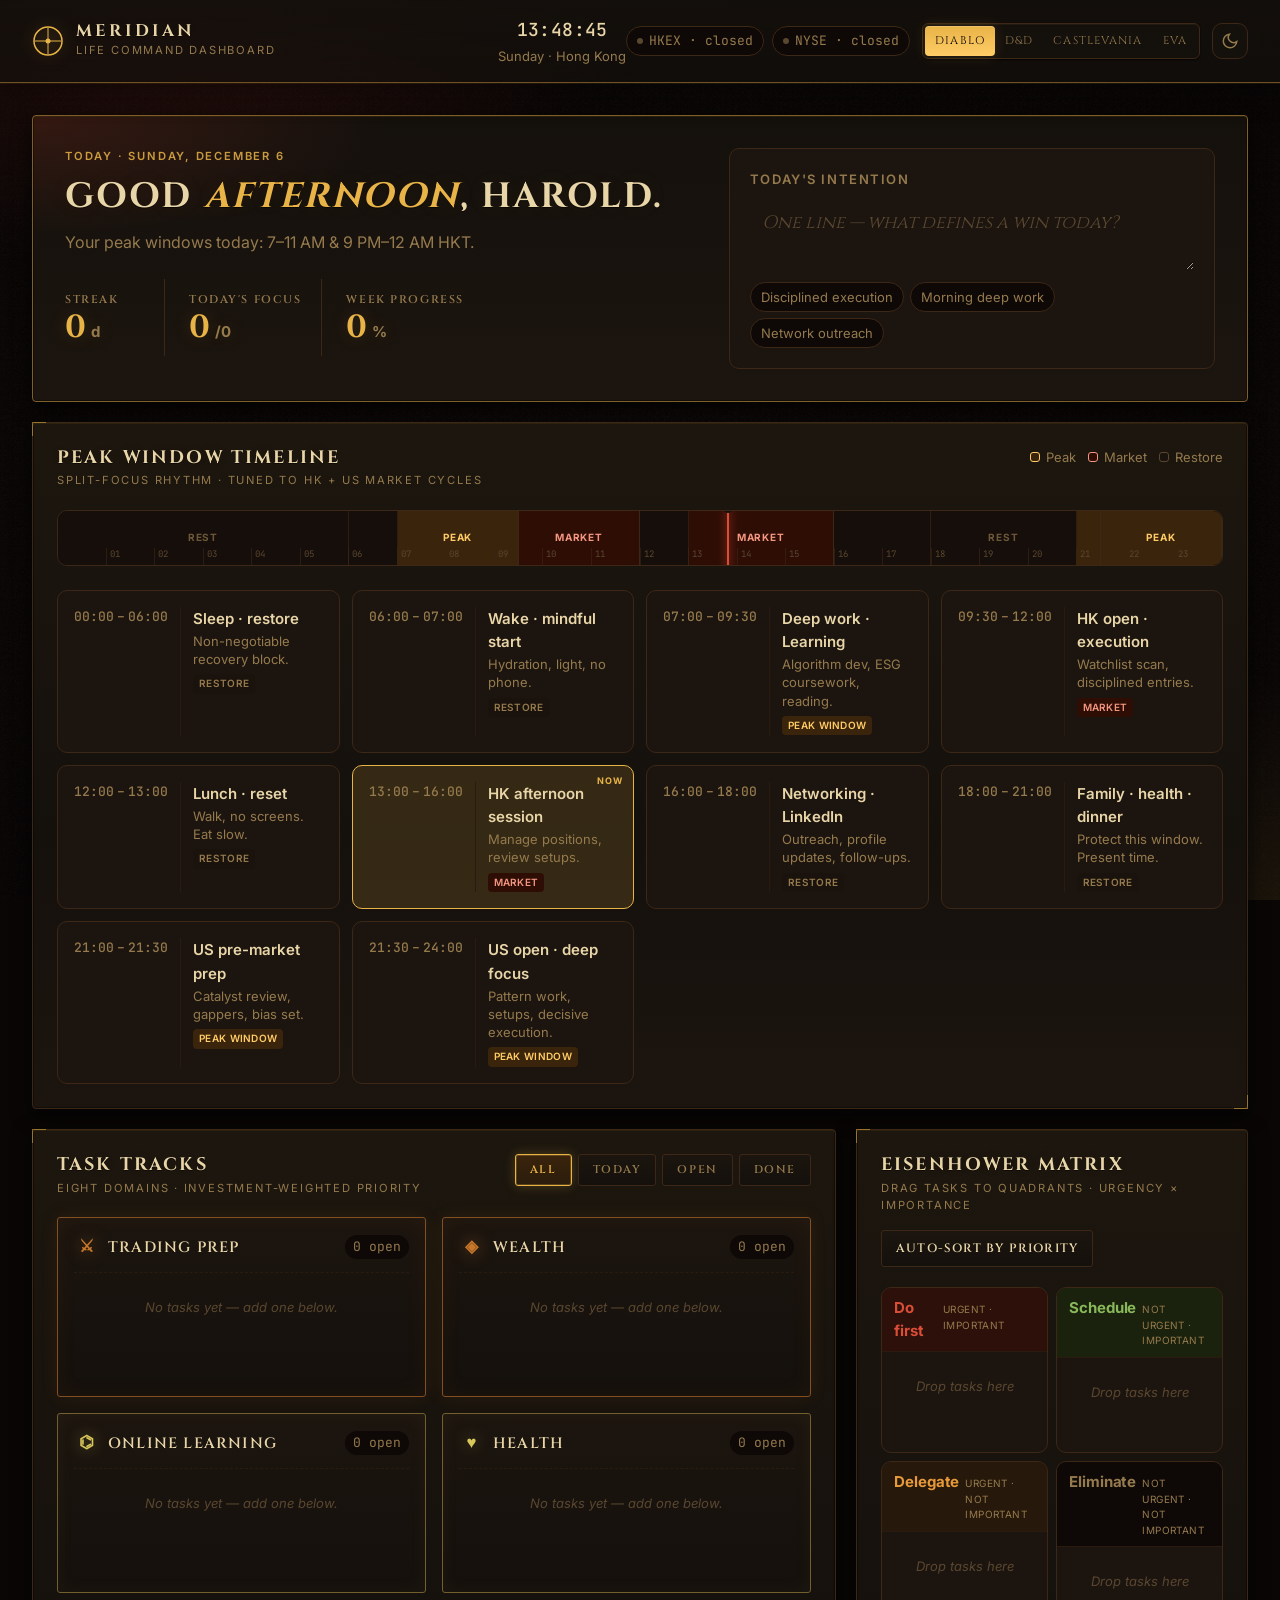
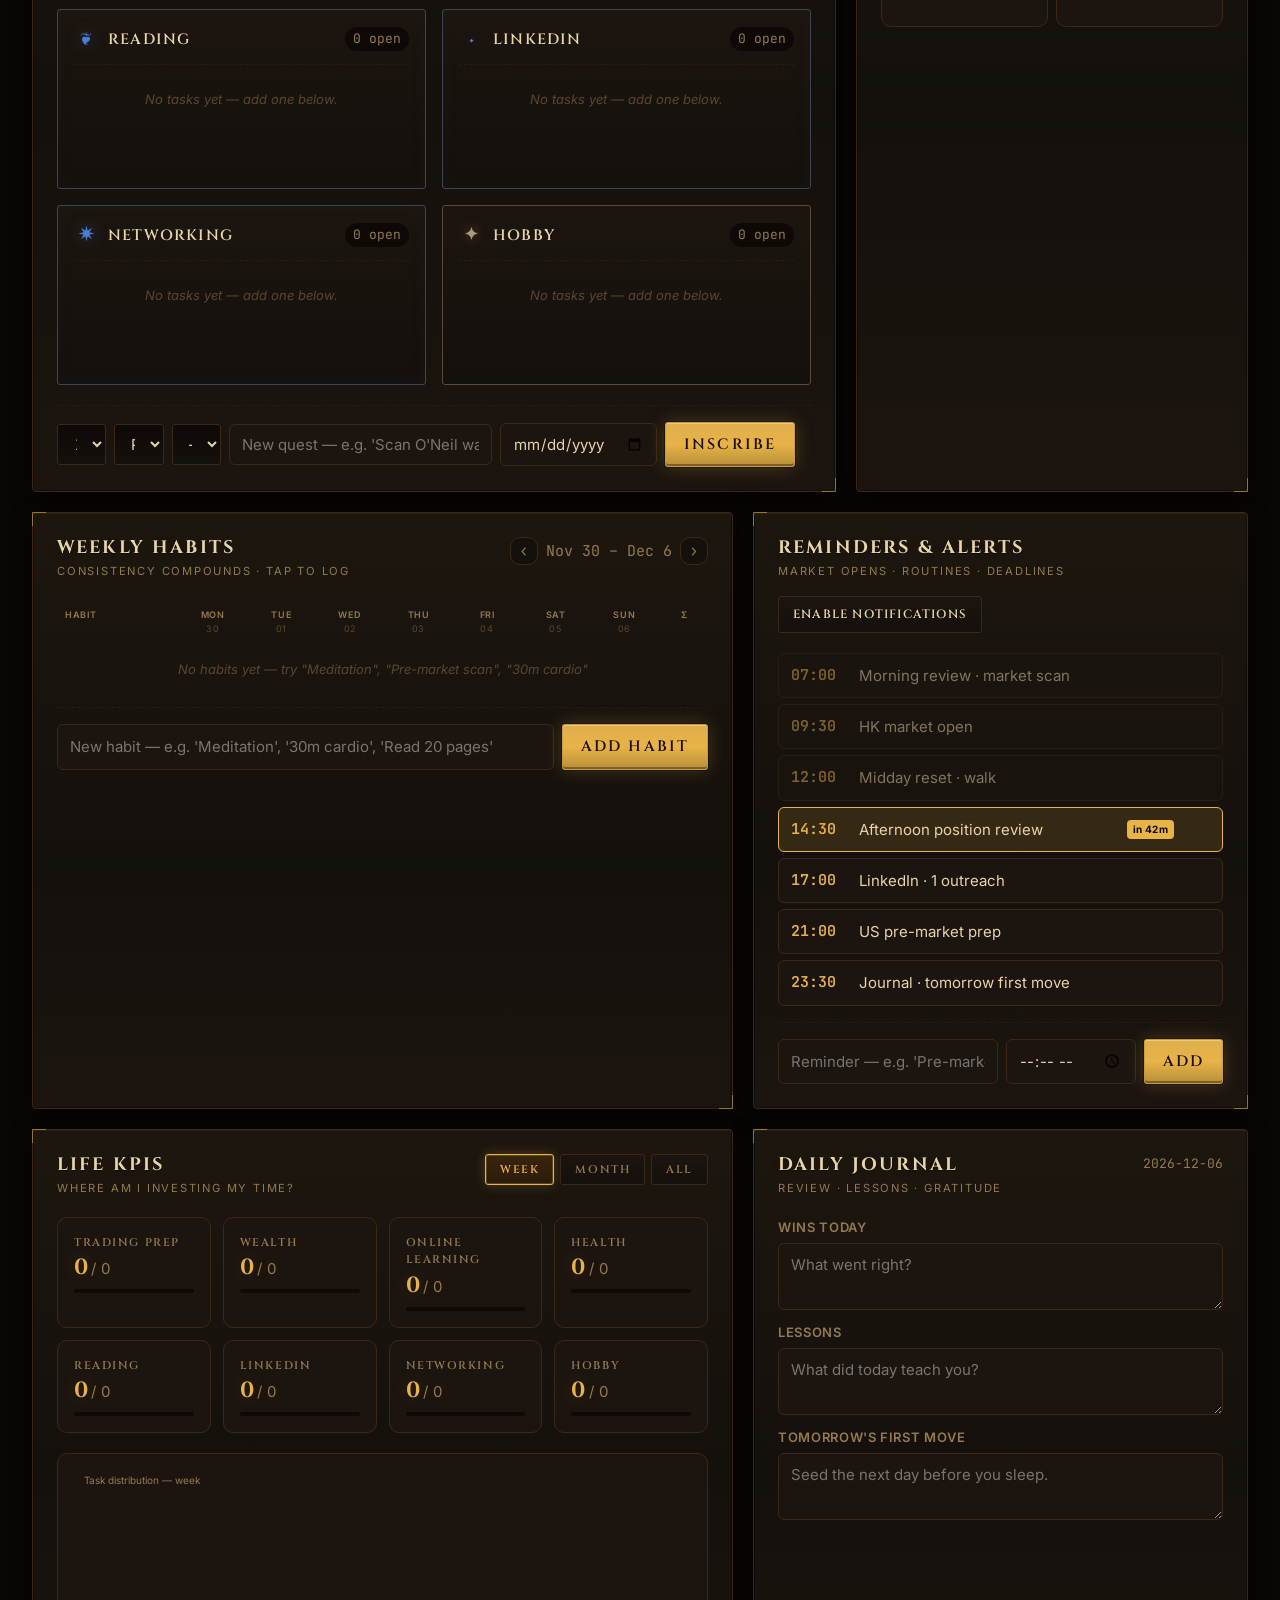
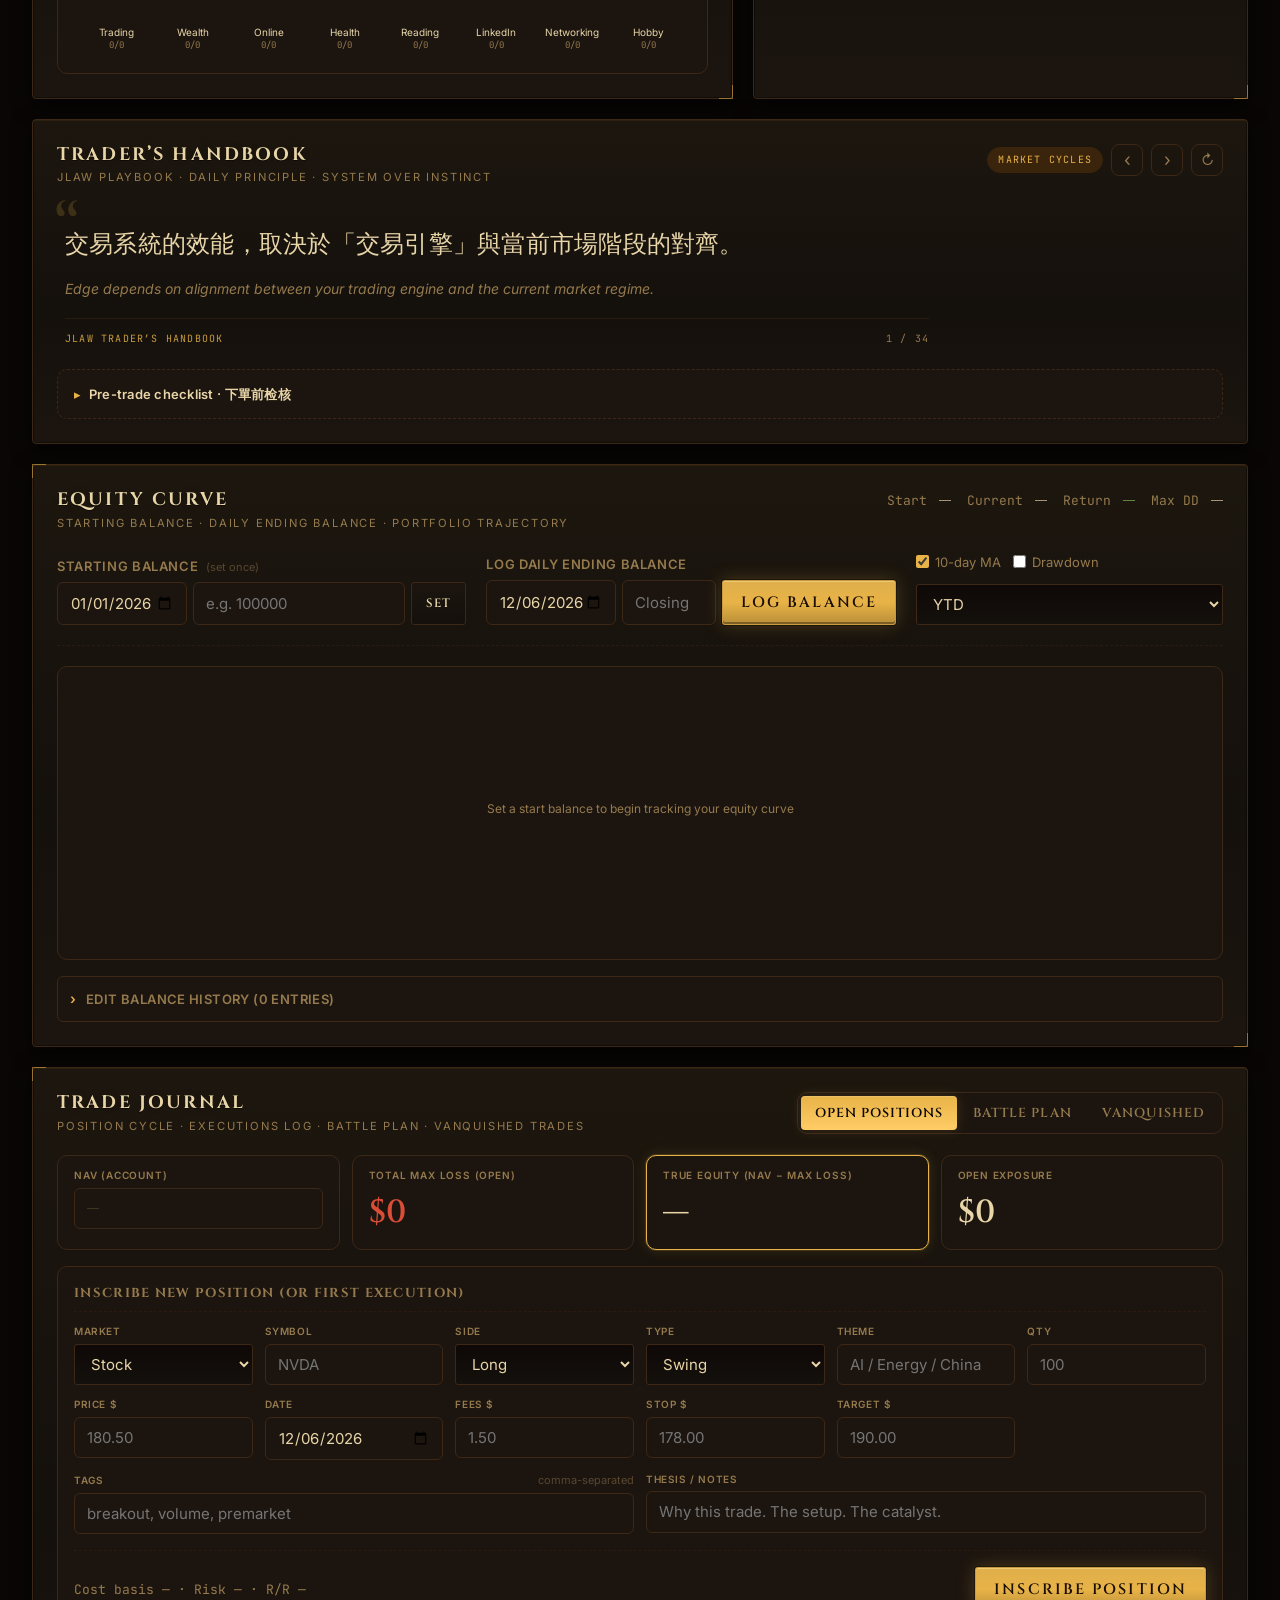
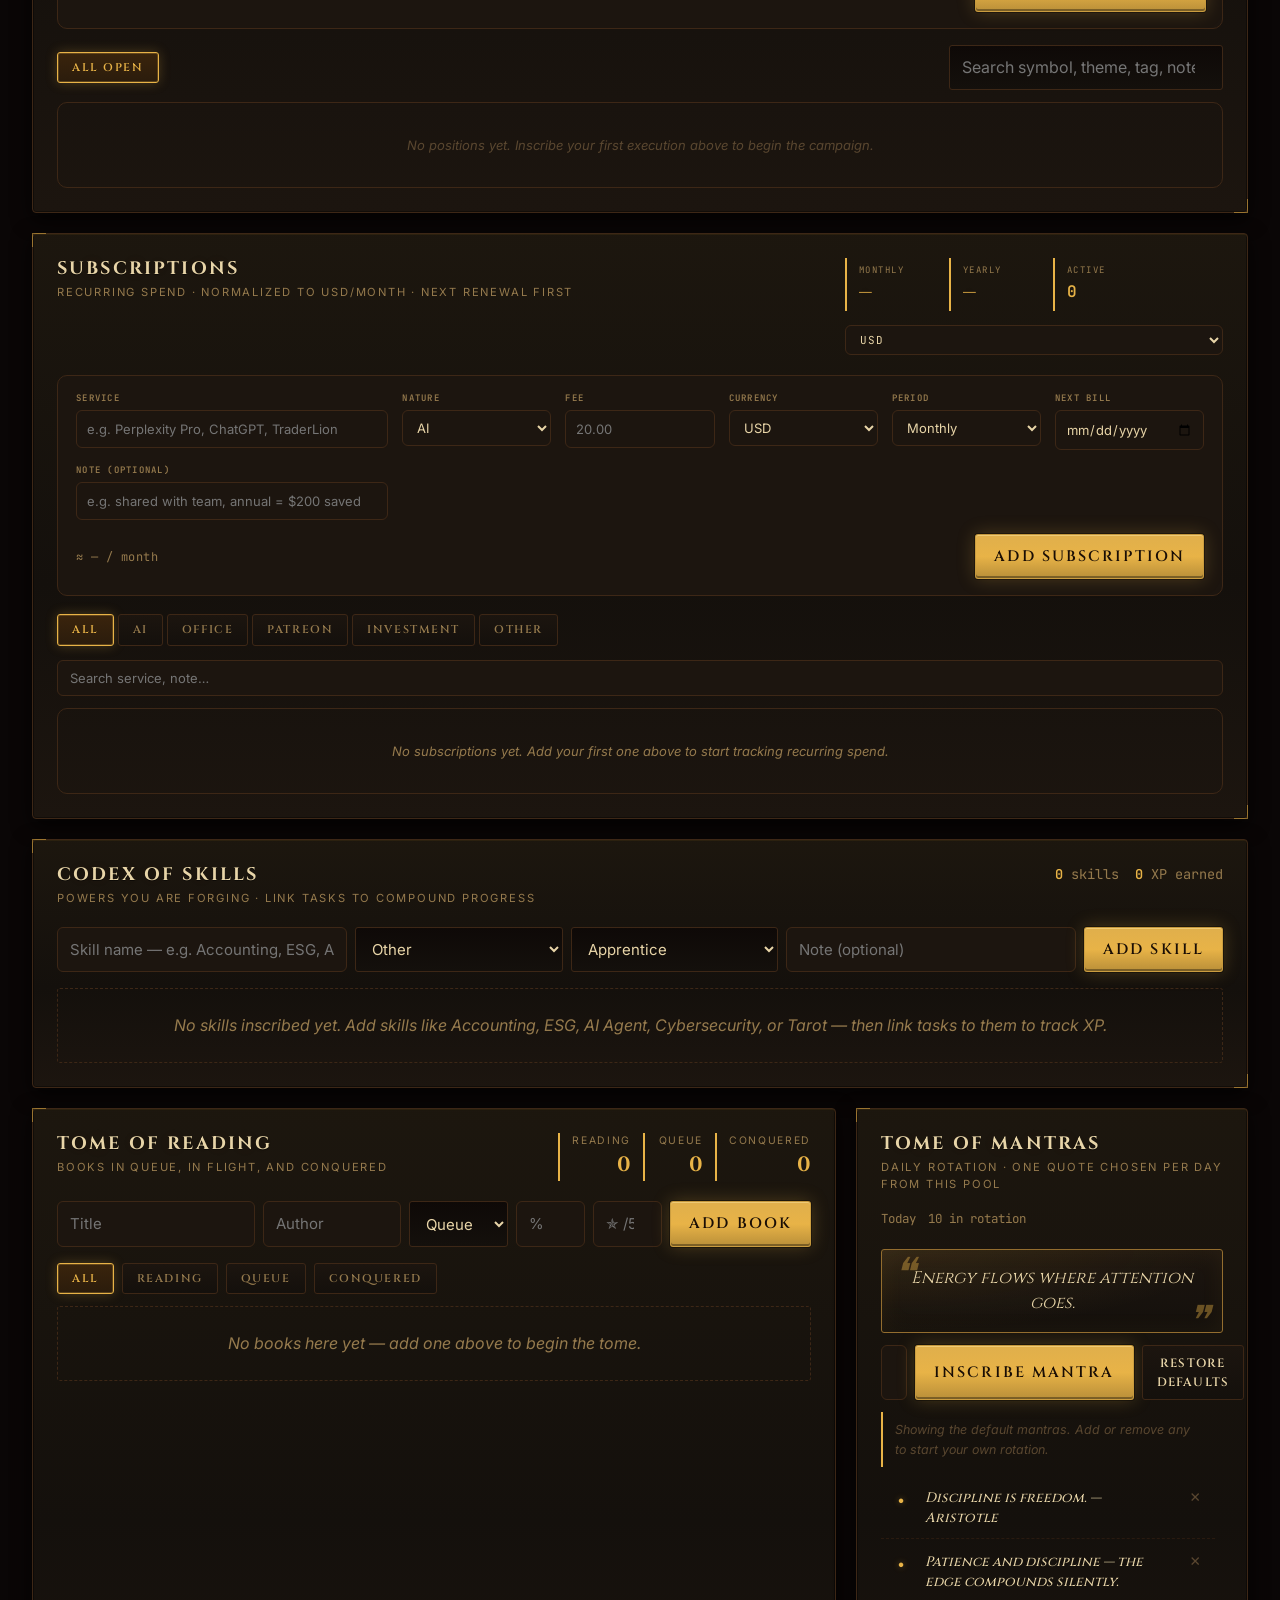
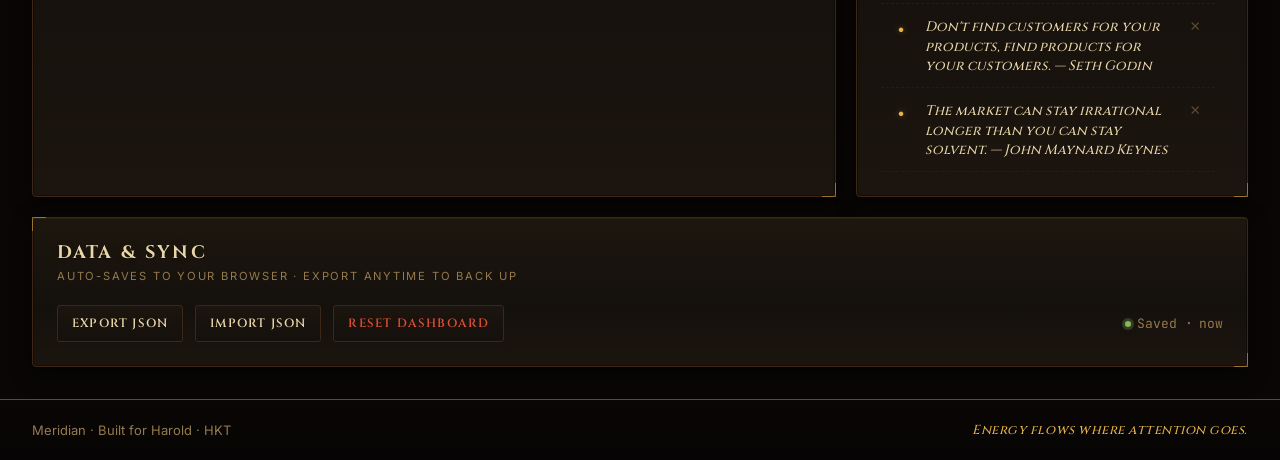
==== commit 887031c7: "Add EVA skin (Neon Genesis Evangelion / NERV terminal) - EVA-01 deep purple (#5a2a82 light / #8a4dd6" ====
--- a/index.html
+++ b/index.html
@@ -6,7 +6,7 @@
   <title>Meridian — Life Command Dashboard</title>
   <link rel="preconnect" href="https://fonts.googleapis.com" />
   <link rel="preconnect" href="https://fonts.gstatic.com" crossorigin />
-  <link href="https://fonts.googleapis.com/css2?family=Cinzel:wght@500;600;700;800&family=Cormorant+Garamond:ital,wght@0,500;0,600;1,500&family=IM+Fell+English:ital@0;1&family=IM+Fell+English+SC&family=Inter:wght@400;500;600;700&family=Italianno&family=JetBrains+Mono:wght@400;500&family=UnifrakturCook:wght@700&display=swap" rel="stylesheet" />
+  <link href="https://fonts.googleapis.com/css2?family=Cinzel:wght@500;600;700;800&family=Cormorant+Garamond:ital,wght@0,500;0,600;1,500&family=IM+Fell+English:ital@0;1&family=IM+Fell+English+SC&family=Inter:wght@400;500;600;700&family=Italianno&family=JetBrains+Mono:wght@400;500;700&family=Orbitron:wght@500;600;700;900&family=UnifrakturCook:wght@700&display=swap" rel="stylesheet" />
   <link rel="stylesheet" href="style.css" />
   <link rel="icon" href="data:image/svg+xml,%3Csvg xmlns='http://www.w3.org/2000/svg' viewBox='0 0 32 32'%3E%3Ccircle cx='16' cy='16' r='14' fill='none' stroke='%23c9a14a' stroke-width='2'/%3E%3Cline x1='16' y1='4' x2='16' y2='28' stroke='%23c9a14a' stroke-width='1.5'/%3E%3Cline x1='4' y1='16' x2='28' y2='16' stroke='%23c9a14a' stroke-width='1.5'/%3E%3Ccircle cx='16' cy='16' r='3' fill='%23c9a14a'/%3E%3C/svg%3E" />
 </head>
@@ -40,6 +40,7 @@
         <button type="button" class="skin-opt active" data-skin-opt="diablo" role="radio" aria-checked="true" title="Diablo 4 — hellfire & forge gold">Diablo</button>
         <button type="button" class="skin-opt" data-skin-opt="dnd" role="radio" aria-checked="false" title="Dungeons & Dragons — adventurer's tome">D&amp;D</button>
         <button type="button" class="skin-opt" data-skin-opt="castlevania" role="radio" aria-checked="false" title="Castlevania — gothic horror">Castlevania</button>
+        <button type="button" class="skin-opt" data-skin-opt="eva" role="radio" aria-checked="false" title="Evangelion — NERV terminal, EVA-01 purple &amp; green">EVA</button>
       </div>
       <button class="icon-btn" data-theme-toggle aria-label="Toggle theme">
         <svg width="18" height="18" viewBox="0 0 24 24" fill="none" stroke="currentColor" stroke-width="2"><path d="M21 12.79A9 9 0 1 1 11.21 3 7 7 0 0 0 21 12.79z" /></svg>
--- a/style.css
+++ b/style.css
@@ -2815,6 +2815,146 @@
   --noise-image: url("data:image/svg+xml;utf8,<svg xmlns='http://www.w3.org/2000/svg' width='240' height='240'><filter id='n'><feTurbulence baseFrequency='0.85' numOctaves='2' stitchTiles='stitch'/><feColorMatrix values='0 0 0 0 0.18 0 0 0 0 0.10 0 0 0 0 0.25 0 0 0 0.08 0'/></filter><rect width='100%' height='100%' filter='url(%23n)'/></svg>");
 }
 
+/* ---------- EVA — Neon Genesis Evangelion / NERV terminal ----------
+   EVA-01 deep violet armor + iconic NERV/AT-Field lime green.
+   Sci-fi mono display (Orbitron) with JetBrains Mono technical body.
+   Light mode = NERV lab (pale ivory). Dark mode = MAGI terminal (true black). */
+[data-skin="eva"] {
+  --font-display: 'Orbitron', 'JetBrains Mono', 'Inter', sans-serif;
+  --font-script:  'Orbitron', 'JetBrains Mono', 'Inter', sans-serif;
+  --font-mono:    'JetBrains Mono', ui-monospace, 'Courier New', monospace;
+}
+
+[data-skin="eva"][data-theme="light"],
+[data-skin="eva"]:not([data-theme="dark"]) {
+  /* NERV lab — sterile pale ivory with violet+green accents */
+  --bg: #f0eef5;                       /* lab off-white with cool tint */
+  --surface: #f6f4fa;
+  --surface-2: #fbfafd;
+  --surface-offset: #e6e2ee;
+  --border: #b8a8d4;
+  --divider: #d4c8e3;
+
+  --text: #1a0e2e;                     /* deep EVA armor violet on white */
+  --text-muted: #5d4a82;
+  --text-faint: #8e7eaf;
+  --text-inverse: #f6f4fa;
+
+  --primary: #5a2a82;                  /* EVA-01 deep purple armor */
+  --primary-soft: #ddc9ec;
+  --primary-hover: #6f3ba0;
+  --primary-tint: rgba(90, 42, 130, 0.12);
+
+  --accent: #4a8f1a;                   /* NERV lime (darker for light bg WCAG) */
+  --accent-soft: #d8edbf;
+
+  --success: #4a8f1a;                  /* same NERV green as accent */
+  --success-soft: #d8edbf;
+  --danger:  #c41e3a;                  /* AT-Field warning red */
+  --danger-soft: #f3cdd2;
+  --warn:    #d68a17;                  /* PATTERN ORANGE */
+  --warn-soft: #f4dfb8;
+  --info:    #2a6db4;                  /* MAGI blue indicator */
+  --info-soft: #cddff0;
+
+  --peak-bg: #ddc9ec;                  /* EVA active state */
+  --peak-text: #5a2a82;
+  --market-bg: #d8edbf;                /* NERV active */
+  --market-text: #2e5e0d;
+  --rest-bg: #e6e2ee;
+  --rest-text: #5d4a82;
+
+  --shadow-sm: 0 1px 2px rgba(45, 20, 70, 0.15);
+  --shadow-md: 0 4px 14px rgba(45, 20, 70, 0.18);
+  --shadow-lg: 0 18px 50px rgba(45, 20, 70, 0.22);
+
+  --glow-top: rgba(90, 42, 130, 0.10);
+  --glow-bottom: rgba(74, 143, 26, 0.10);
+  --noise-image: url("data:image/svg+xml;utf8,<svg xmlns='http://www.w3.org/2000/svg' width='240' height='240'><filter id='n'><feTurbulence baseFrequency='0.65' numOctaves='2' stitchTiles='stitch'/><feColorMatrix values='0 0 0 0 0.35 0 0 0 0 0.16 0 0 0 0 0.51 0 0 0 0.05 0'/></filter><rect width='100%' height='100%' filter='url(%23n)'/></svg>");
+}
+
+[data-skin="eva"][data-theme="dark"] {
+  /* MAGI terminal — deep black with EVA-01 violet + NERV neon green */
+  --bg: #08060d;                       /* MAGI terminal black */
+  --surface: #110c1a;
+  --surface-2: #1a1226;
+  --surface-offset: #0d0814;
+  --border: #432a6e;
+  --divider: #2a1a47;
+
+  --text: #d8e8c2;                     /* faintly green-tinted readout */
+  --text-muted: #8a7aaf;
+  --text-faint: #5a4a7a;
+  --text-inverse: #08060d;
+
+  --primary: #8a4dd6;                  /* EVA-01 active armor glow */
+  --primary-soft: #2a1142;
+  --primary-hover: #a065ee;
+  --primary-tint: rgba(138, 77, 214, 0.20);
+
+  --accent: #94e225;                   /* AT-Field / NERV neon green */
+  --accent-soft: #1f3508;
+
+  --success: #94e225;                  /* iconic NERV lime */
+  --success-soft: #1f3508;
+  --danger:  #ff3a4f;                  /* PATTERN BLUE warning red */
+  --danger-soft: #3a0810;
+  --warn:    #f0a020;                  /* PATTERN ORANGE alert */
+  --warn-soft: #3a2408;
+  --info:    #5fa8e0;                  /* MAGI display blue */
+  --info-soft: #0a1d33;
+
+  --peak-bg: #2a1142;                  /* EVA active state */
+  --peak-text: #c89aff;
+  --market-bg: #1f3508;                /* NERV display panel */
+  --market-text: #b4f04a;
+  --rest-bg: #110c1a;
+  --rest-text: #8a7aaf;
+
+  --shadow-sm: 0 1px 2px rgba(0, 0, 0, 0.85);
+  --shadow-md: 0 6px 20px rgba(0, 0, 0, 0.88);
+  --shadow-lg: 0 24px 60px rgba(0, 0, 0, 0.95), 0 0 90px rgba(138, 77, 214, 0.18);
+
+  --glow-top: rgba(138, 77, 214, 0.22);
+  --glow-bottom: rgba(148, 226, 37, 0.12);
+  --noise-image: url("data:image/svg+xml;utf8,<svg xmlns='http://www.w3.org/2000/svg' width='240' height='240'><filter id='n'><feTurbulence baseFrequency='0.9' numOctaves='2' stitchTiles='stitch'/><feColorMatrix values='0 0 0 0 0.40 0 0 0 0 0.20 0 0 0 0 0.55 0 0 0 0.06 0'/></filter><rect width='100%' height='100%' filter='url(%23n)'/></svg>");
+}
+
+/* EVA skin — NERV terminal flair: hex-grid surface accent on cards */
+[data-skin="eva"] .card {
+  background-image:
+    linear-gradient(var(--surface), var(--surface)),
+    repeating-linear-gradient(60deg, transparent 0 18px, color-mix(in srgb, var(--accent) 4%, transparent) 18px 19px),
+    repeating-linear-gradient(-60deg, transparent 0 18px, color-mix(in srgb, var(--primary) 4%, transparent) 18px 19px);
+  background-blend-mode: normal, normal, normal;
+  background-size: 100% 100%, 100% 100%, 100% 100%;
+}
+[data-skin="eva"] .card::before {
+  /* Top edge accent bar — split violet | green like a NERV readout */
+  content: "";
+  position: absolute;
+  top: 0;
+  left: 0;
+  right: 0;
+  height: 2px;
+  background: linear-gradient(90deg, var(--primary) 0%, var(--primary) 50%, var(--accent) 50%, var(--accent) 100%);
+  opacity: 0.55;
+  pointer-events: none;
+}
+[data-skin="eva"] .card { position: relative; }
+[data-skin="eva"] h1,
+[data-skin="eva"] h2,
+[data-skin="eva"] h3,
+[data-skin="eva"] .card-title,
+[data-skin="eva"] .topbar-title {
+  letter-spacing: 0.12em;
+  text-transform: uppercase;
+  font-weight: 700;
+}
+[data-skin="eva"][data-theme="dark"] .topbar-title {
+  text-shadow: 0 0 12px color-mix(in srgb, var(--primary) 50%, transparent);
+}
+
 /* Skin picker UI — segmented control in topbar */
 .skin-picker {
   display: inline-flex;
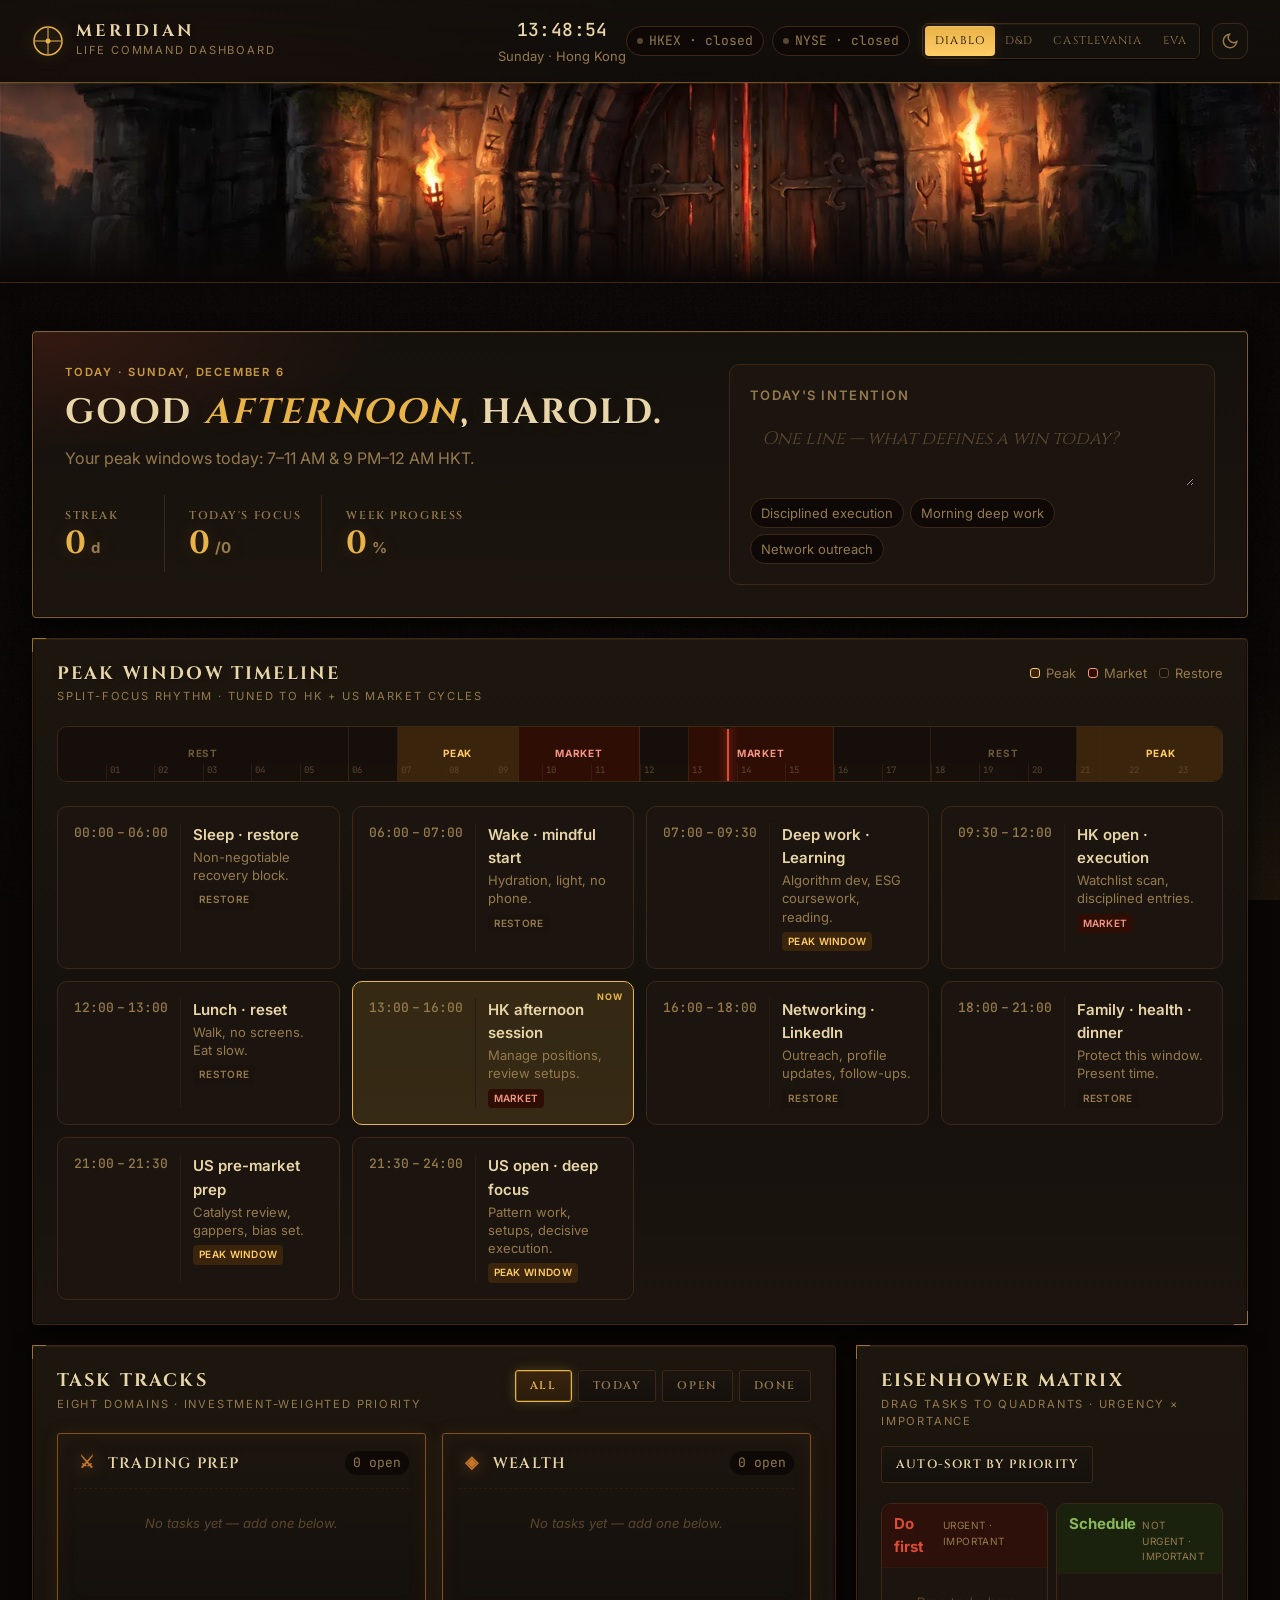
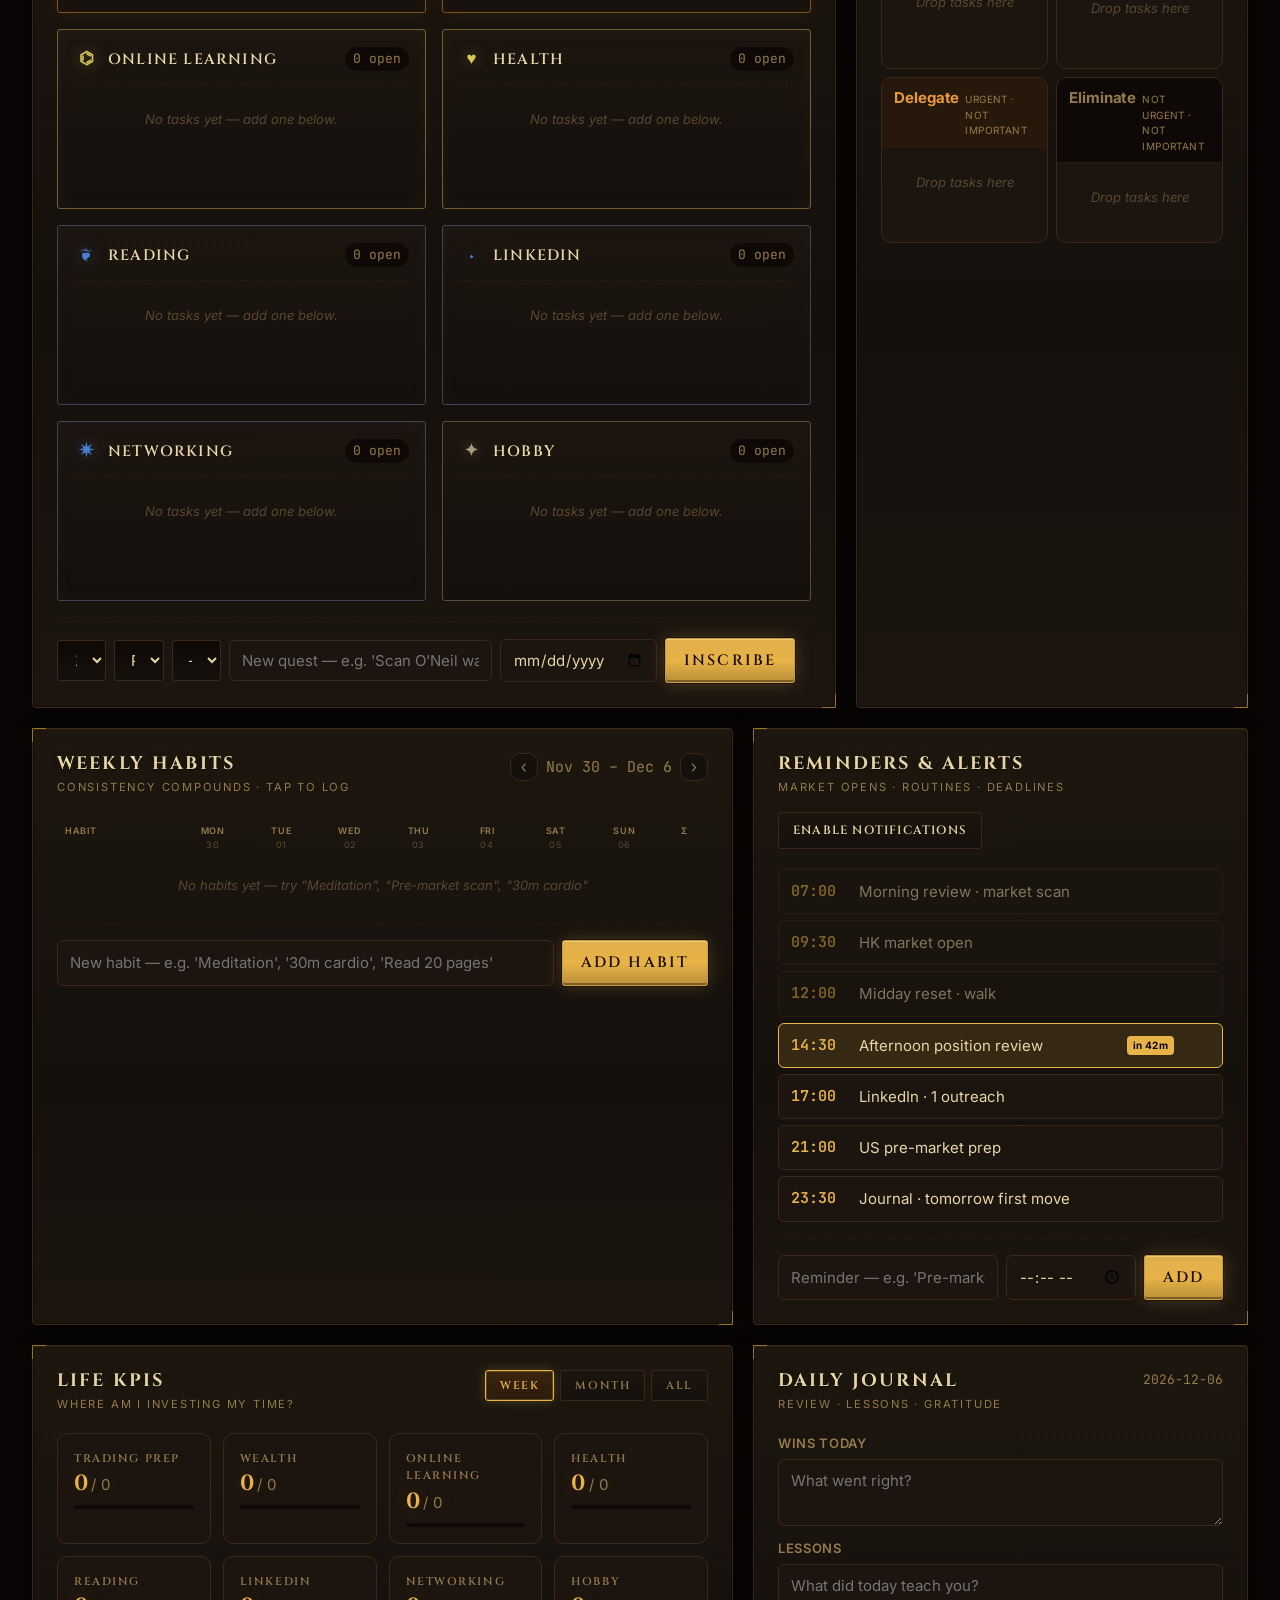
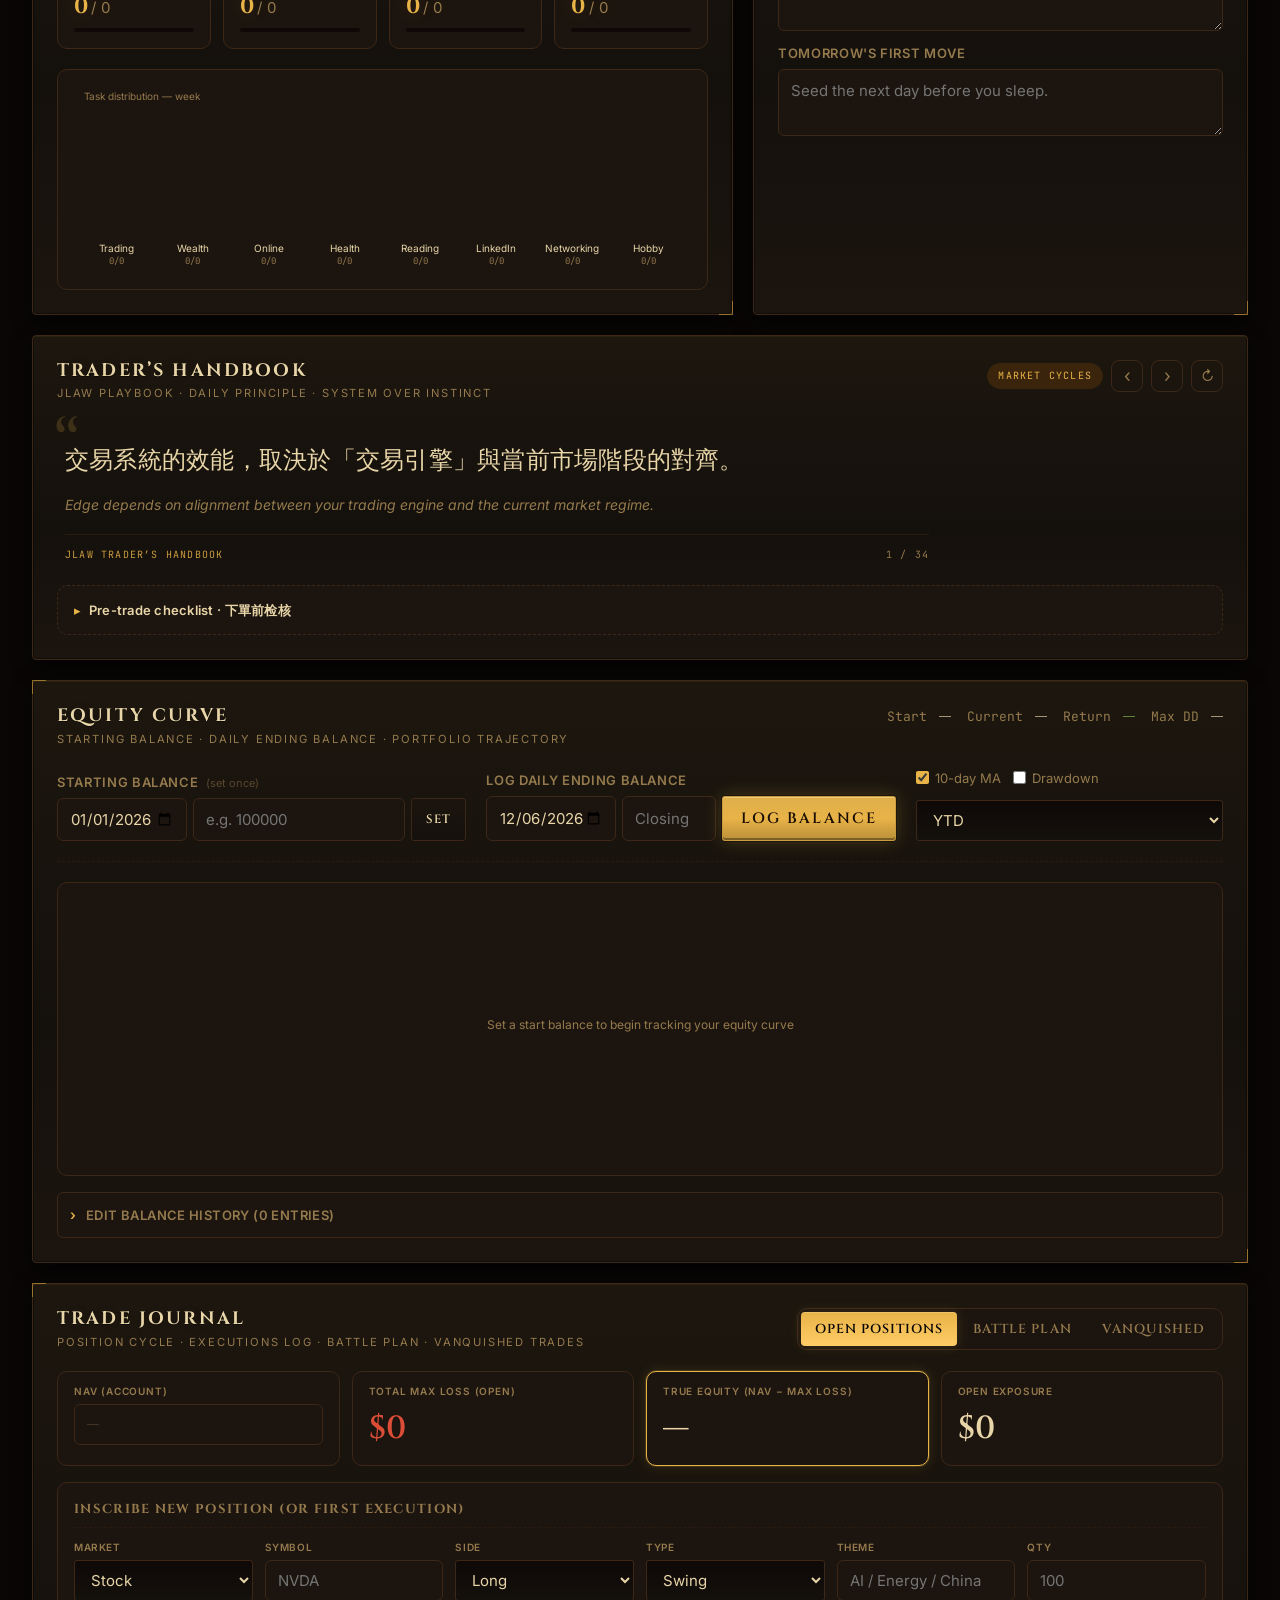
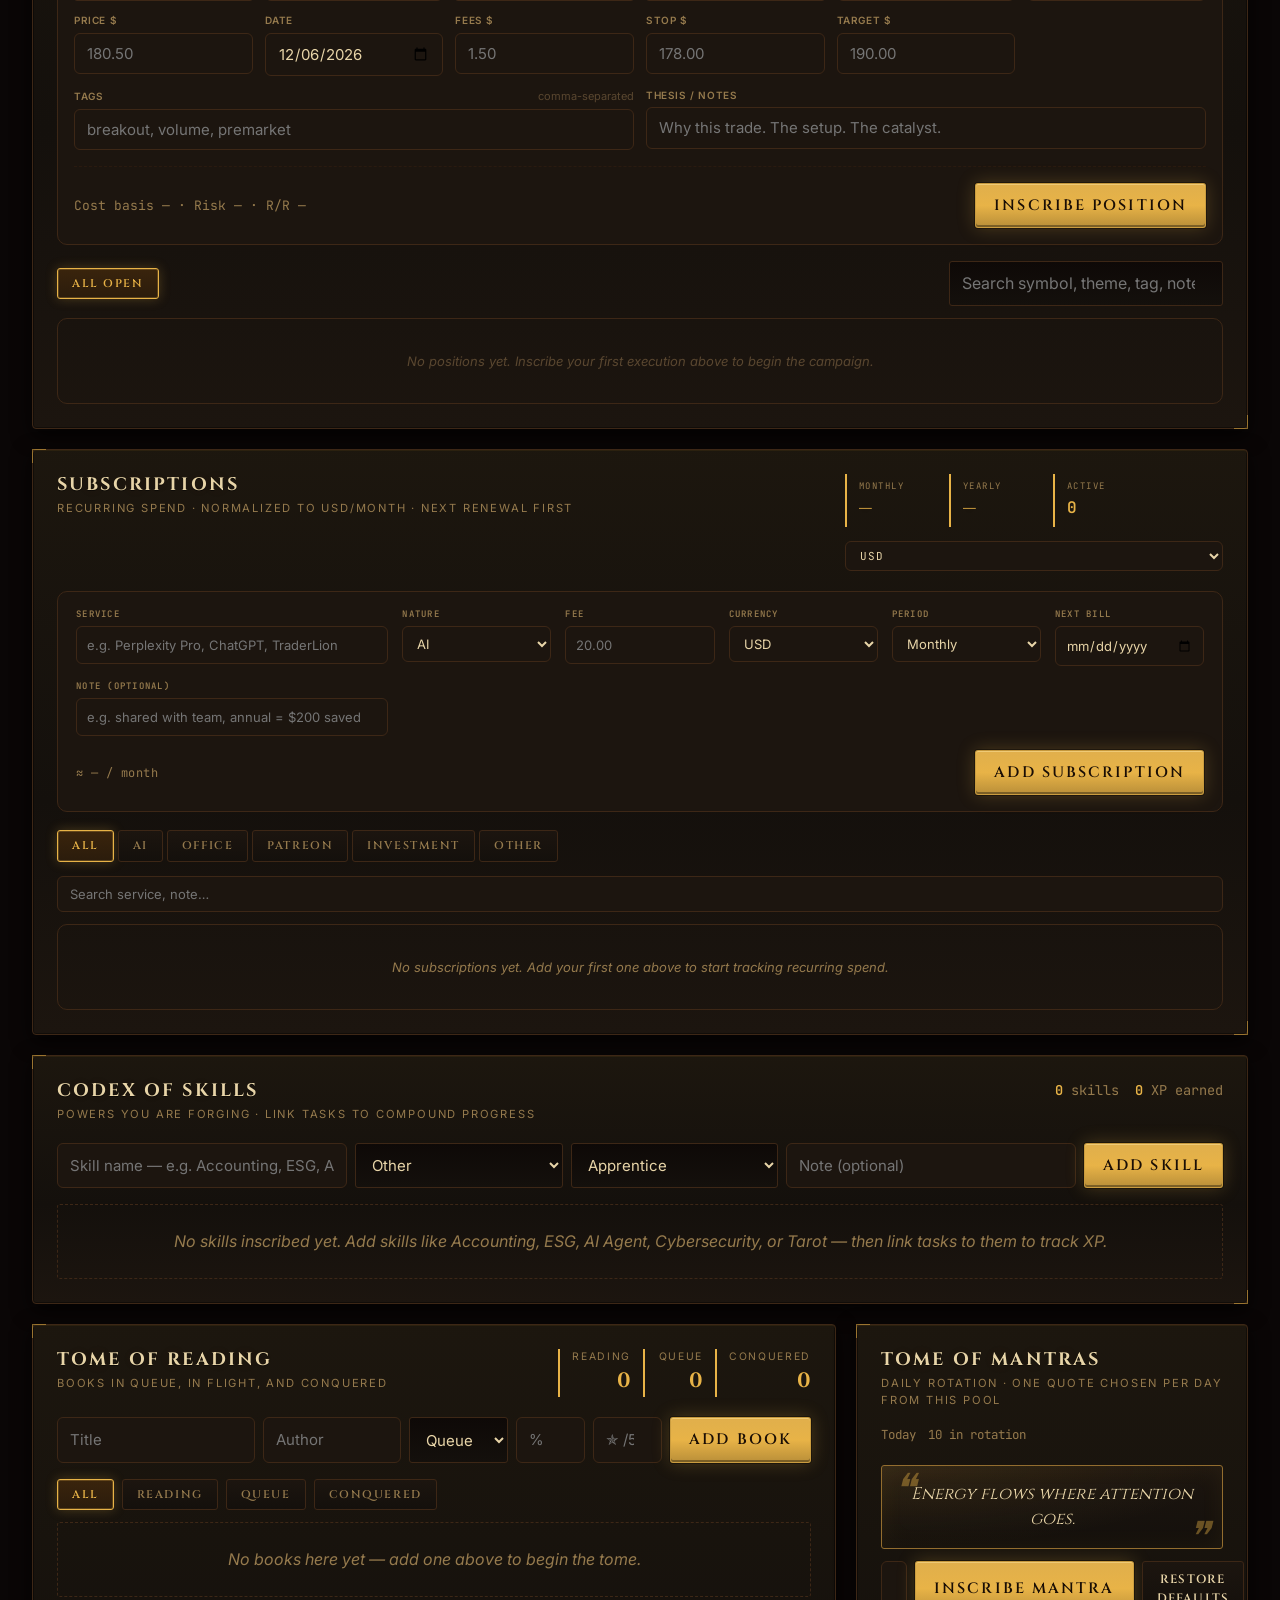
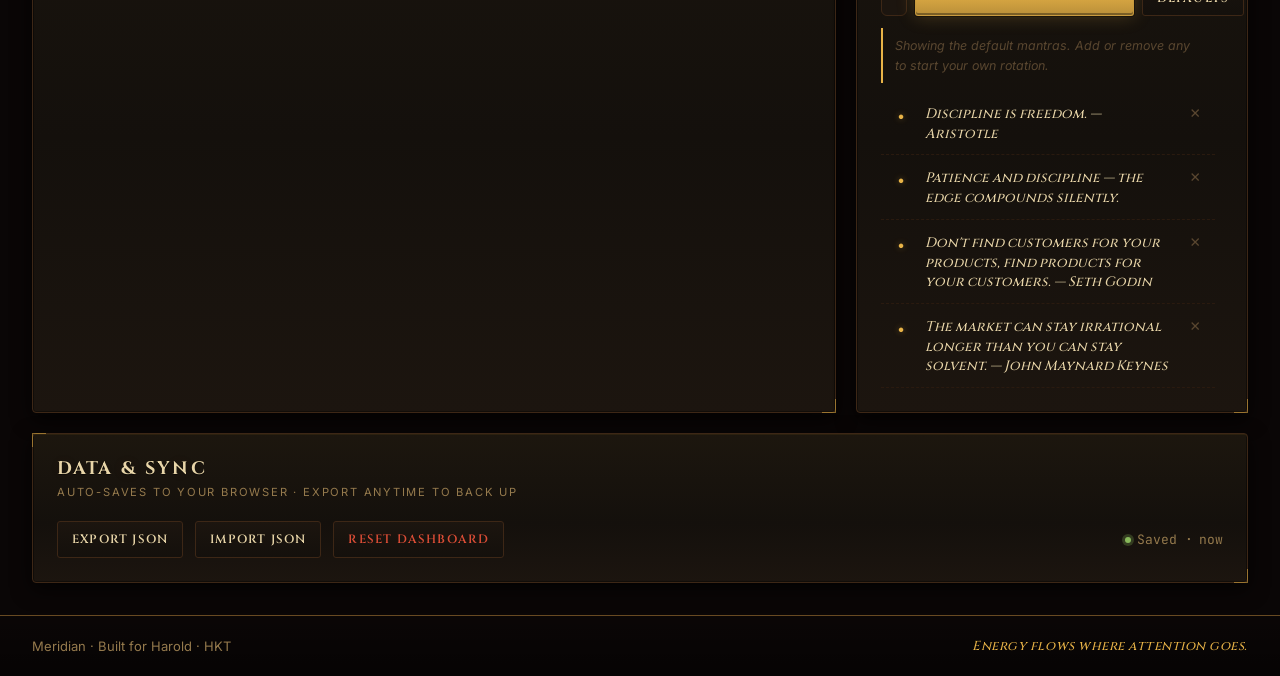
==== commit 8aa806ea: "Add theme-specific banners for all 4 skins - Diablo: Tristram cathedral gate (Diablo 2 inspired) — r" ====
--- a/index.html
+++ b/index.html
@@ -48,6 +48,8 @@
     </div>
   </header>
 
+  <div class="skin-banner" aria-hidden="true"></div>
+
   <main class="grid">
     <!-- ============ HERO / DAILY FOCUS ============ -->
     <section class="card hero">
--- a/style.css
+++ b/style.css
@@ -3544,3 +3544,51 @@
 @media (max-width: 900px) {
   .te-card { padding-top: var(--space-3); }
 }
+
+/* ============================================================
+   SKIN BANNER — theme-specific hero image strip
+   Sits between header and main grid. Background swaps per skin.
+   Default = Diablo (no [data-skin] attr).
+   ============================================================ */
+.skin-banner {
+  position: relative;
+  width: 100%;
+  height: clamp(120px, 18vw, 200px);
+  margin: 0 0 var(--space-4) 0;
+  background-image: url(assets/banners/diablo.webp);
+  background-size: cover;
+  background-position: center;
+  background-repeat: no-repeat;
+  border-bottom: 1px solid var(--border);
+  box-shadow: 0 4px 14px rgba(0, 0, 0, 0.18);
+  /* Subtle bottom fade so the banner blends into the page background */
+  transition: background-image 200ms ease;
+}
+.skin-banner::after {
+  content: "";
+  position: absolute;
+  inset: 0;
+  pointer-events: none;
+  background: linear-gradient(
+    to bottom,
+    rgba(0, 0, 0, 0) 60%,
+    var(--bg) 100%
+  );
+}
+[data-skin="dnd"] .skin-banner {
+  background-image: url(assets/banners/dnd.webp);
+}
+[data-skin="castlevania"] .skin-banner {
+  background-image: url(assets/banners/castlevania.webp);
+}
+[data-skin="eva"] .skin-banner {
+  background-image: url(assets/banners/eva.webp);
+}
+
+/* Compact banner on small screens */
+@media (max-width: 700px) {
+  .skin-banner {
+    height: 100px;
+    margin-bottom: var(--space-3);
+  }
+}
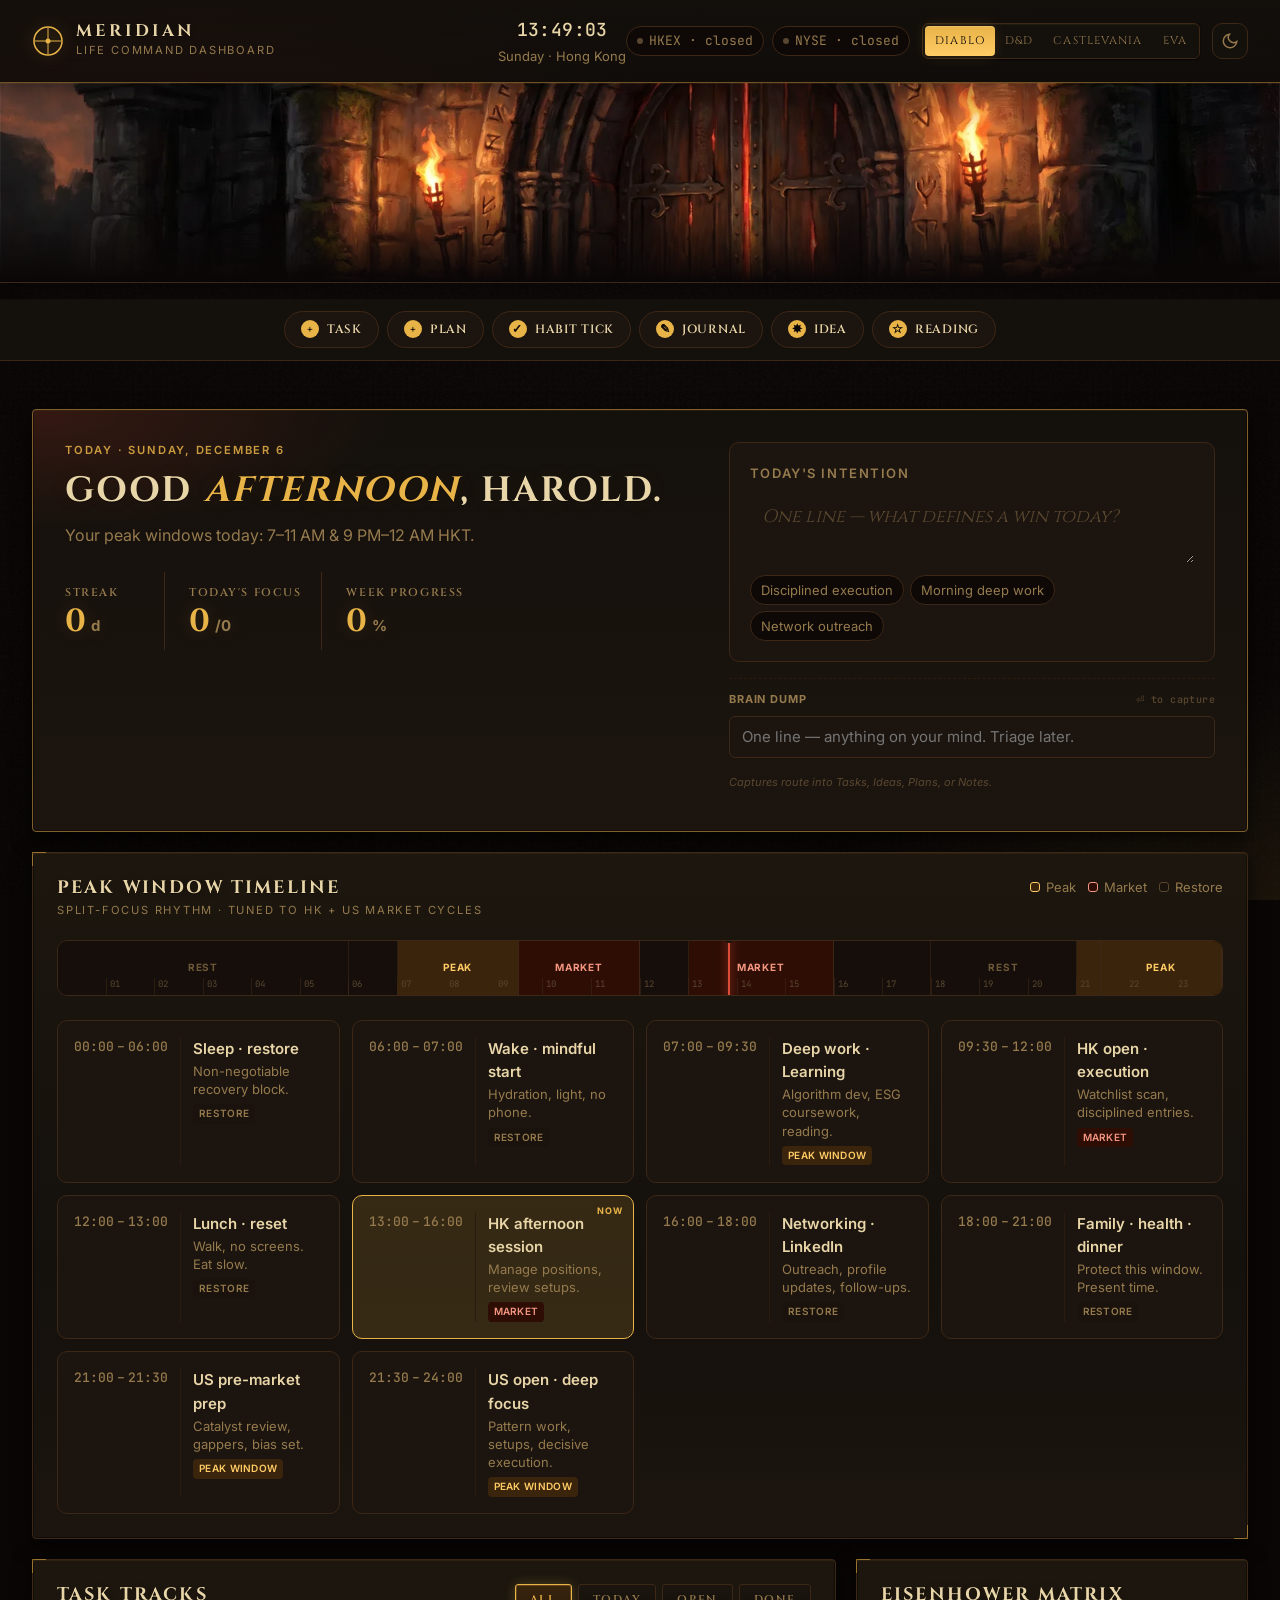
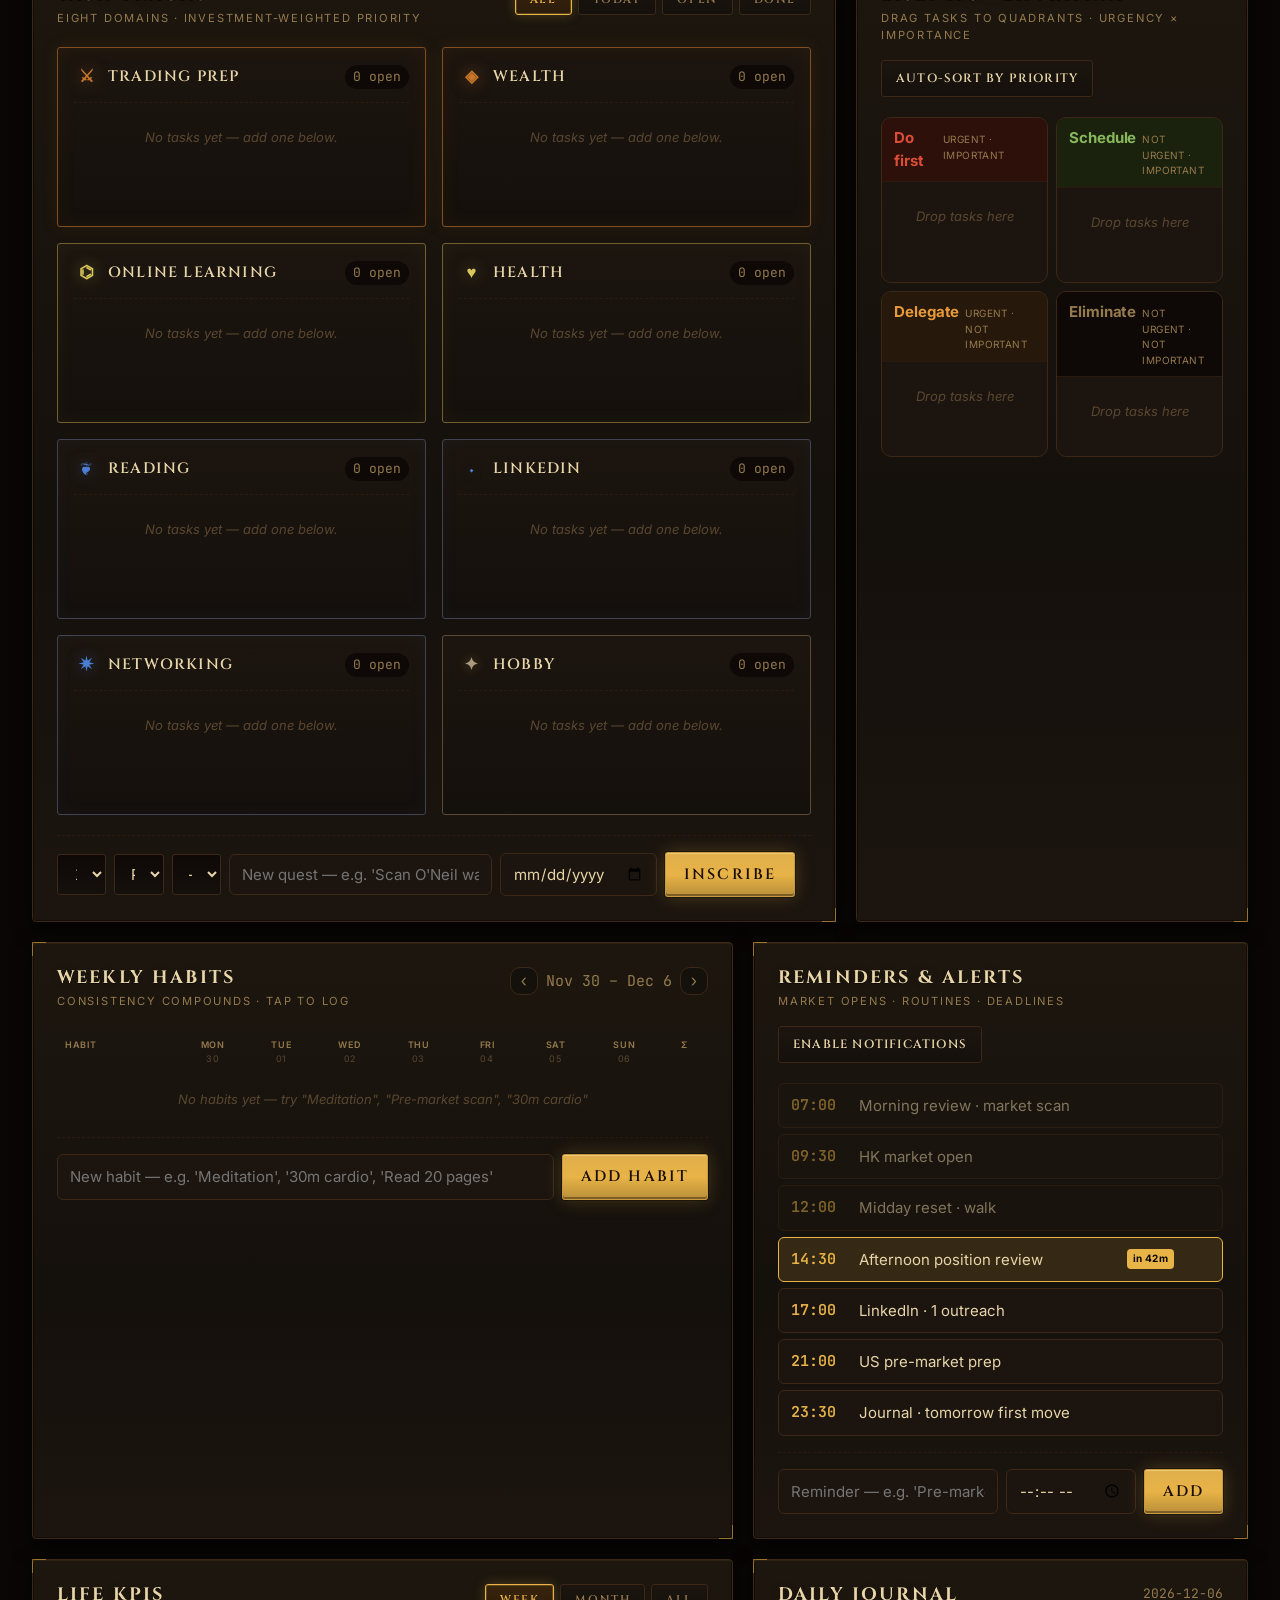
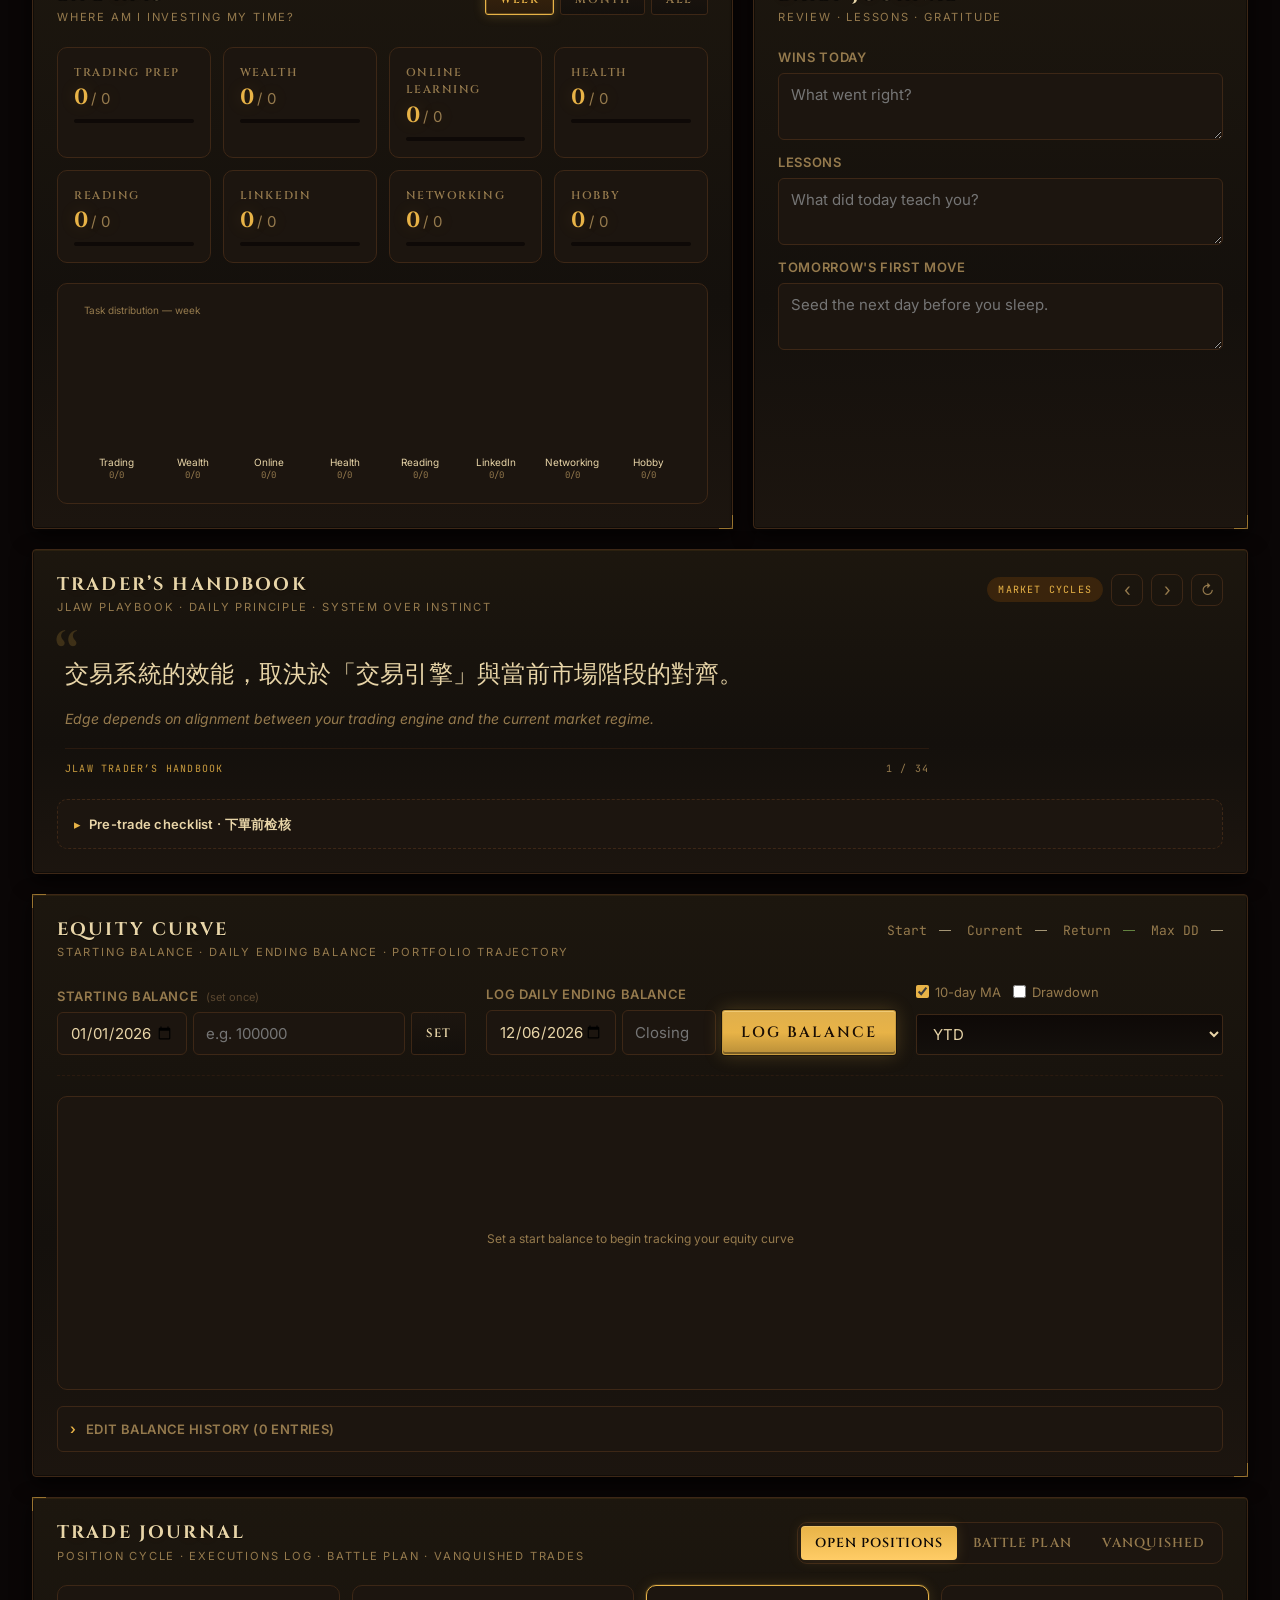
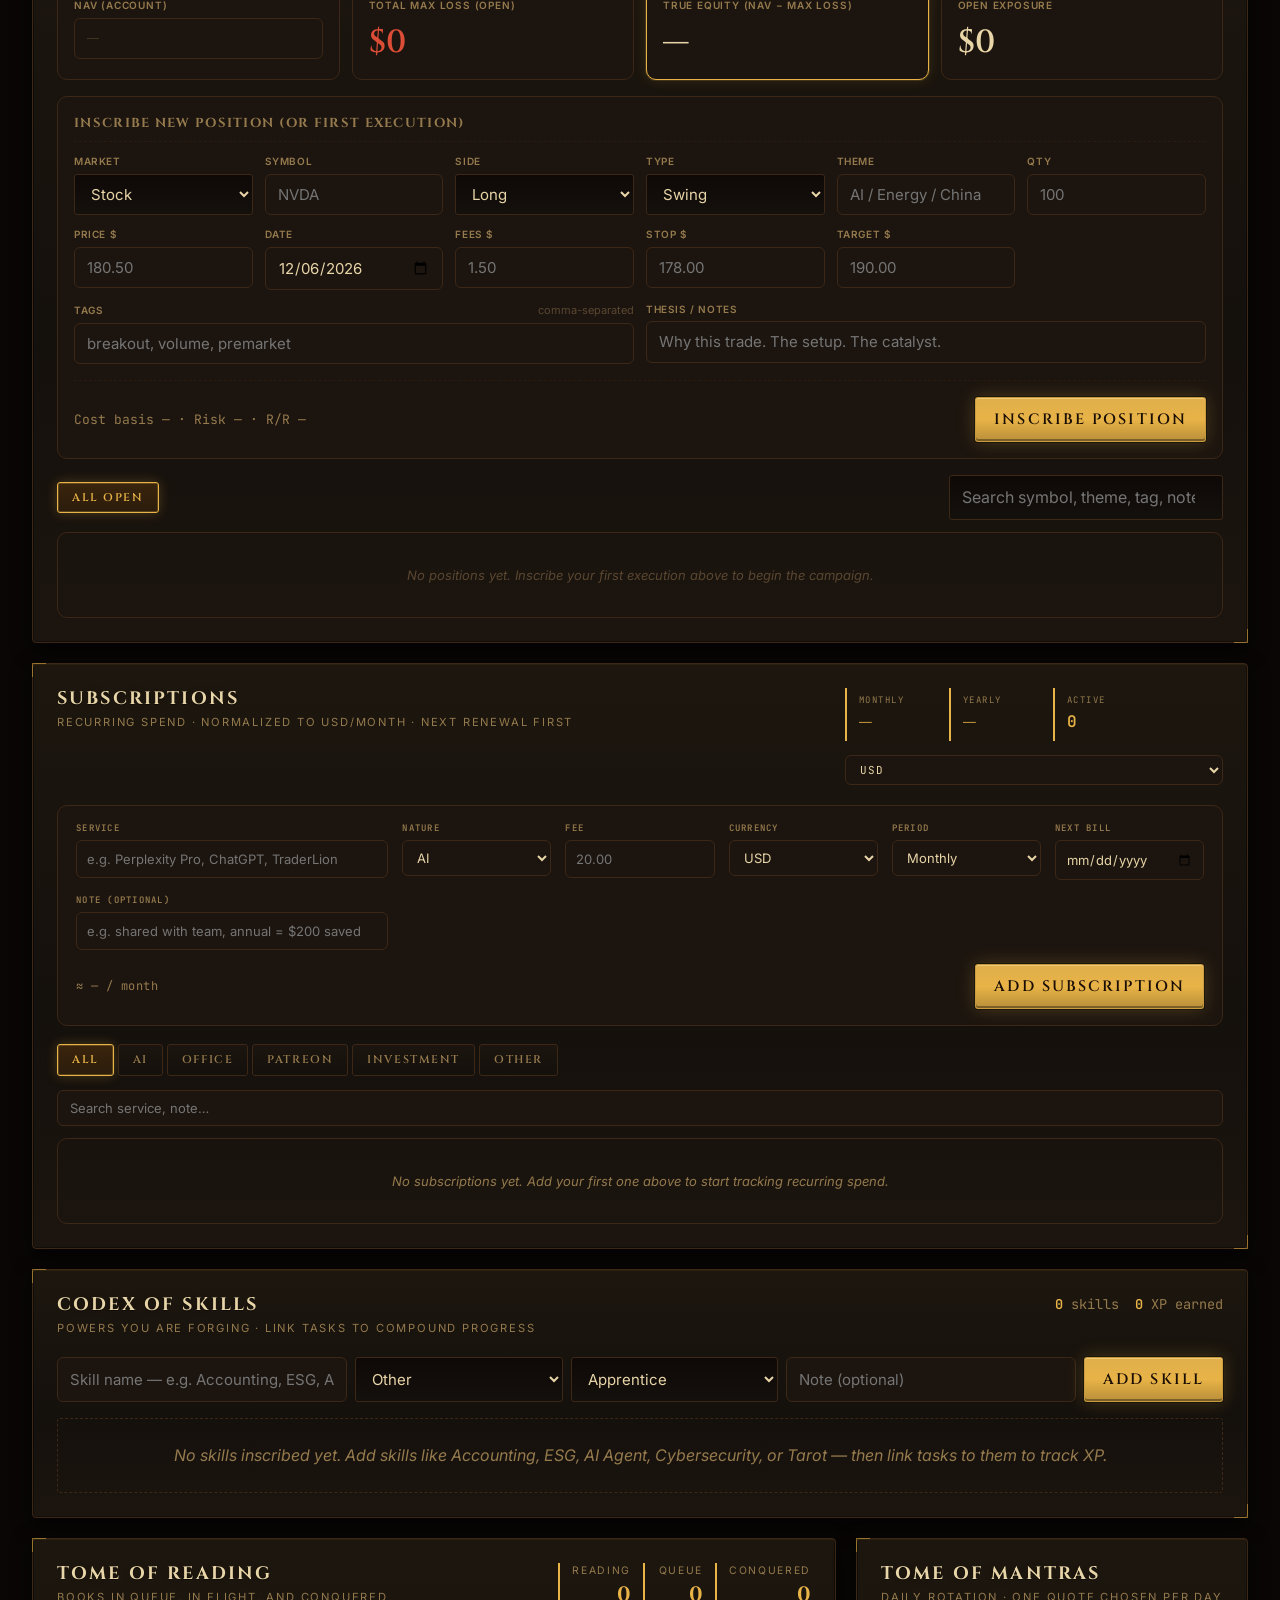
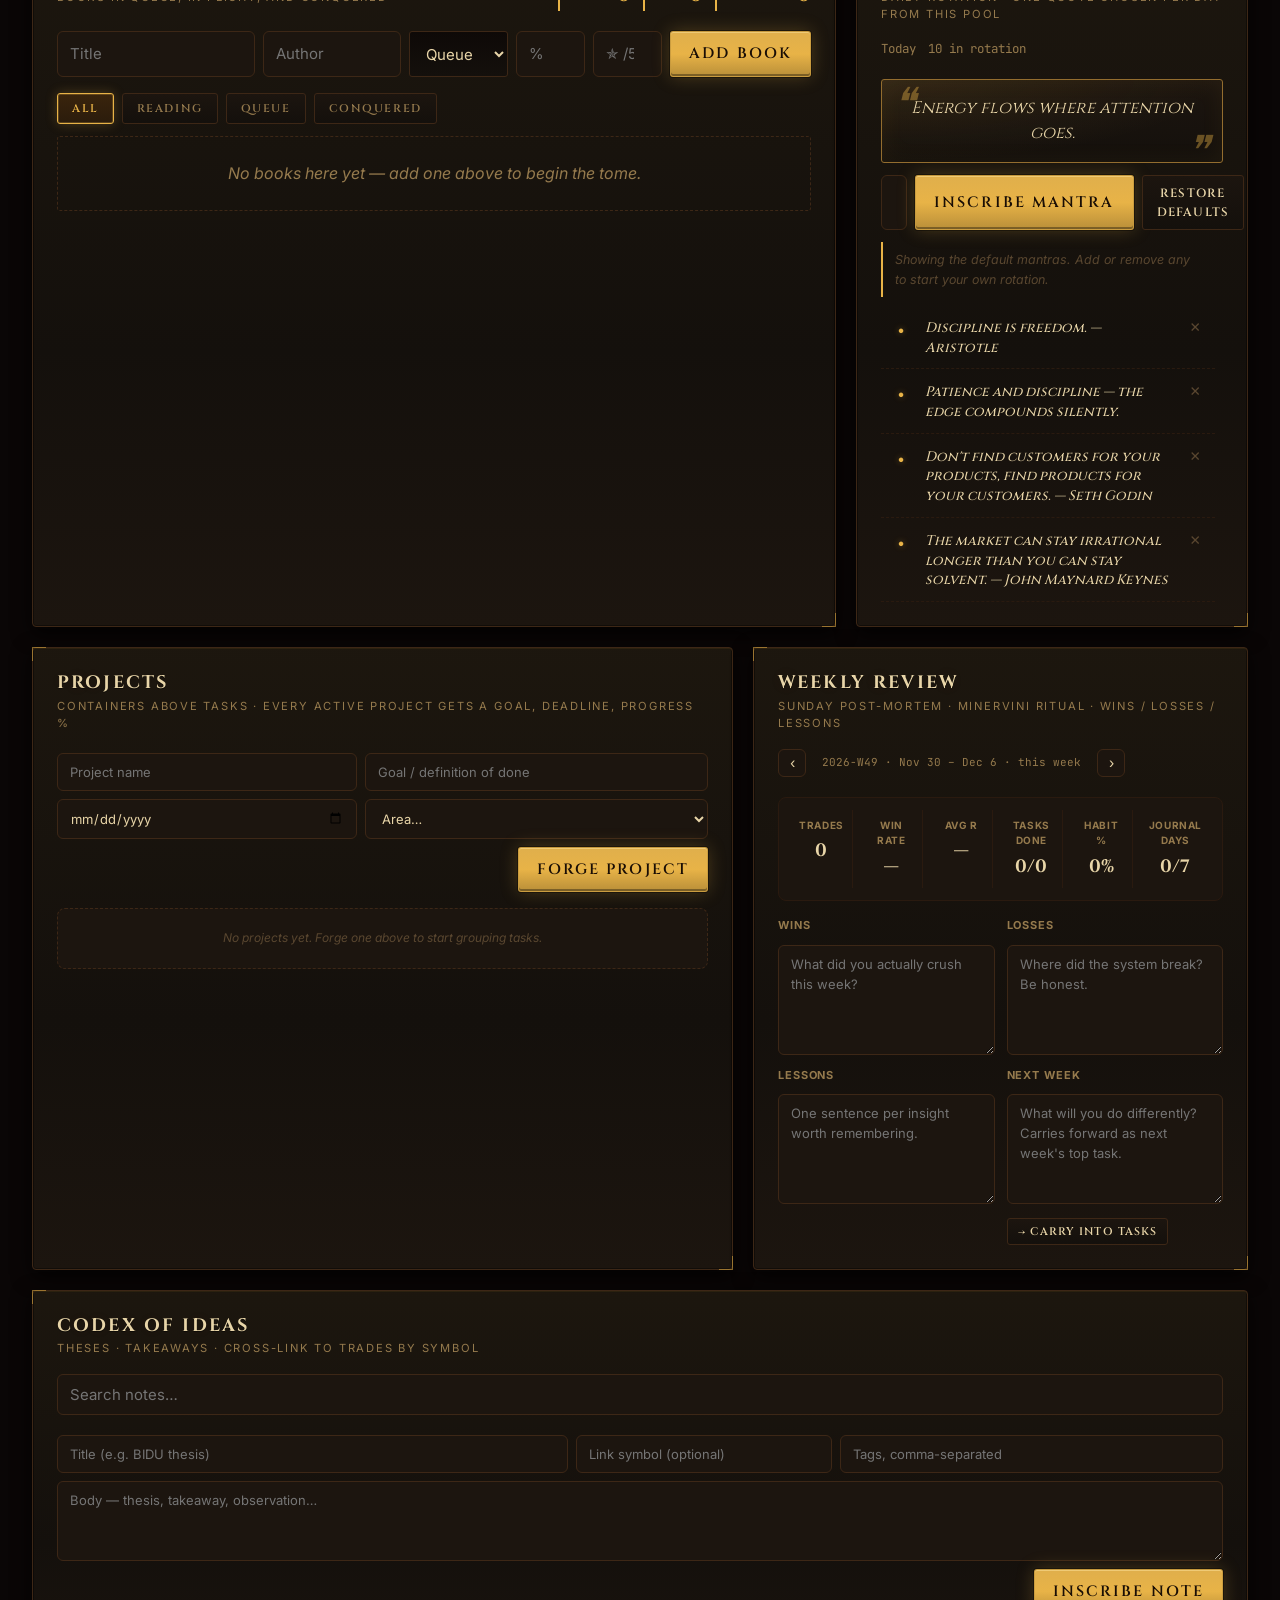
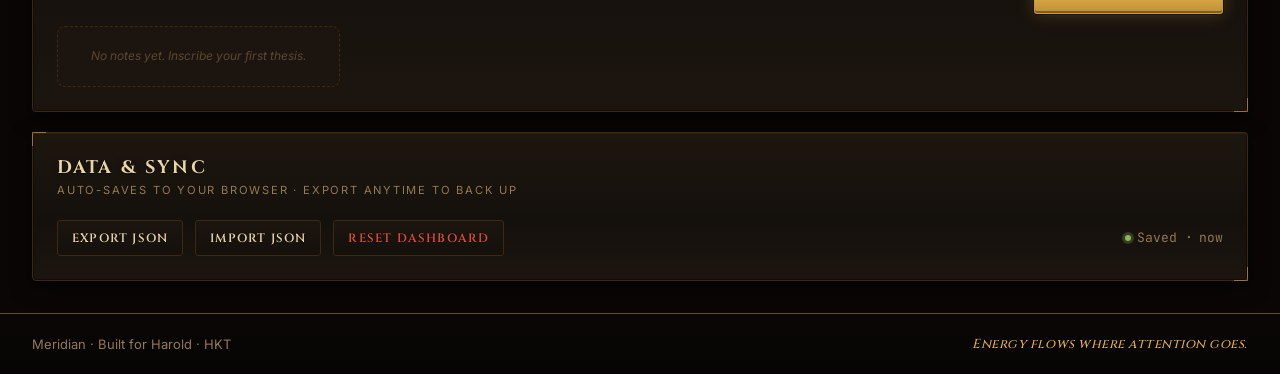
==== commit 59966b35: "Add Second Brain layer: Inbox, Quick Actions, Projects, Weekly Review, Notes Vault Inspired by the N" ====
--- a/index.html
+++ b/index.html
@@ -50,6 +50,16 @@
 
   <div class="skin-banner" aria-hidden="true"></div>
 
+  <!-- ============ QUICK-ACTION TOOLBAR ============ -->
+  <nav class="qa-bar" aria-label="Quick actions">
+    <button class="qa-btn" data-qa="task" title="Add task"><span class="qa-ico">+</span><span>Task</span></button>
+    <button class="qa-btn" data-qa="plan" title="Add trade battle plan"><span class="qa-ico">+</span><span>Plan</span></button>
+    <button class="qa-btn" data-qa="habit" title="Tick today's habits"><span class="qa-ico">✓</span><span>Habit tick</span></button>
+    <button class="qa-btn" data-qa="journal" title="Jump to journal"><span class="qa-ico">✎</span><span>Journal</span></button>
+    <button class="qa-btn" data-qa="idea" title="Capture idea"><span class="qa-ico">✸</span><span>Idea</span></button>
+    <button class="qa-btn" data-qa="reading" title="Add to reading log"><span class="qa-ico">☆</span><span>Reading</span></button>
+  </nav>
+
   <main class="grid">
     <!-- ============ HERO / DAILY FOCUS ============ -->
     <section class="card hero">
@@ -81,6 +91,12 @@
             <button class="chip" data-intent="Deep work before market open.">Morning deep work</button>
             <button class="chip" data-intent="Close one networking loop.">Network outreach</button>
           </div>
+        </div>
+        <!-- Brain-dump capture lane -->
+        <div class="capture">
+          <label class="capture-label">Brain dump <span class="capture-hint">⏎ to capture</span></label>
+          <input type="text" id="captureInput" class="capture-input" placeholder="One line — anything on your mind. Triage later." />
+          <div class="capture-list" id="captureList"></div>
         </div>
       </div>
     </section>
@@ -717,6 +733,88 @@
       <div class="quotes-list" id="quotesList"></div>
     </section>
 
+    <!-- ============ PROJECTS ============ -->
+    <section class="card projects-card">
+      <div class="card-head">
+        <div>
+          <h2 class="card-title">Projects</h2>
+          <p class="card-sub">Containers above tasks · every active project gets a goal, deadline, progress %</p>
+        </div>
+      </div>
+      <form class="project-form" id="projectAdd">
+        <input type="text" id="projName" placeholder="Project name" required />
+        <input type="text" id="projGoal" placeholder="Goal / definition of done" />
+        <input type="date" id="projDeadline" />
+        <select id="projArea">
+          <option value="">Area…</option>
+          <option value="Trading">Trading</option>
+          <option value="Career">Career</option>
+          <option value="Health">Health</option>
+          <option value="Learning">Learning</option>
+          <option value="Finance">Finance</option>
+          <option value="Relationships">Relationships</option>
+        </select>
+        <button type="submit" class="btn-primary">Forge project</button>
+      </form>
+      <div class="project-list" id="projectList"></div>
+    </section>
+
+    <!-- ============ WEEKLY REVIEW ============ -->
+    <section class="card review-card">
+      <div class="card-head">
+        <div>
+          <h2 class="card-title">Weekly review</h2>
+          <p class="card-sub">Sunday post-mortem · Minervini ritual · wins / losses / lessons</p>
+        </div>
+        <div class="rv-controls">
+          <button class="rv-nav" id="rvPrev" aria-label="Previous week">‹</button>
+          <span class="rv-week" id="rvWeekLabel">—</span>
+          <button class="rv-nav" id="rvNext" aria-label="Next week">›</button>
+        </div>
+      </div>
+      <div class="review-rolled" id="reviewRolled">
+        <!-- Auto-rolled metrics injected by JS -->
+      </div>
+      <div class="review-grid">
+        <div class="jsec">
+          <label>Wins</label>
+          <textarea id="rvWins" placeholder="What did you actually crush this week?"></textarea>
+        </div>
+        <div class="jsec">
+          <label>Losses</label>
+          <textarea id="rvLosses" placeholder="Where did the system break? Be honest."></textarea>
+        </div>
+        <div class="jsec">
+          <label>Lessons</label>
+          <textarea id="rvLessons" placeholder="One sentence per insight worth remembering."></textarea>
+        </div>
+        <div class="jsec">
+          <label>Next week</label>
+          <textarea id="rvNext" placeholder="What will you do differently? Carries forward as next week's top task."></textarea>
+          <button class="btn-ghost" id="rvCarryBtn" type="button" title="Convert each line into a task">→ Carry into tasks</button>
+        </div>
+      </div>
+    </section>
+
+    <!-- ============ NOTES / IDEAS VAULT ============ -->
+    <section class="card notes-card">
+      <div class="card-head">
+        <div>
+          <h2 class="card-title">Codex of ideas</h2>
+          <p class="card-sub">Theses · takeaways · cross-link to trades by symbol</p>
+        </div>
+        <input type="text" id="notesSearch" class="notes-search" placeholder="Search notes…" />
+      </div>
+      <form class="notes-form" id="noteAdd">
+        <input type="text" id="noteTitle" placeholder="Title (e.g. BIDU thesis)" required />
+        <input type="text" id="noteSymbol" placeholder="Link symbol (optional)" />
+        <input type="text" id="noteTags" placeholder="Tags, comma-separated" />
+        <textarea id="noteBody" placeholder="Body — thesis, takeaway, observation…" required></textarea>
+        <button type="submit" class="btn-primary">Inscribe note</button>
+      </form>
+      <div class="notes-list" id="notesList"></div>
+    </section>
+
     <!-- ============ DATA CONTROLS ============ -->
     <section class="card controls-card">
       <div class="card-head">
--- a/style.css
+++ b/style.css
@@ -3592,3 +3592,552 @@
     margin-bottom: var(--space-3);
   }
 }
+
+/* ============================================================
+   SECOND-BRAIN LAYER — Quick Actions, Capture, Projects, Review, Notes
+   ============================================================ */
+
+/* ---------------- Grid placement ---------------- */
+.projects-card { grid-column: span 7; }
+.review-card   { grid-column: span 5; }
+.notes-card    { grid-column: span 12; }
+
+@media (max-width: 1100px) {
+  .projects-card,
+  .review-card,
+  .notes-card { grid-column: span 12; }
+}
+
+/* ---------------- Quick-Action Toolbar ---------------- */
+.qa-bar {
+  display: flex;
+  gap: var(--space-2);
+  padding: var(--space-3) var(--space-6);
+  margin: 0 0 var(--space-4);
+  background: var(--surface);
+  border-bottom: 1px solid var(--border);
+  flex-wrap: wrap;
+  align-items: center;
+  justify-content: center;
+}
+.qa-btn {
+  display: inline-flex;
+  align-items: center;
+  gap: var(--space-2);
+  padding: var(--space-2) var(--space-4);
+  border: 1px solid var(--border);
+  border-radius: var(--radius-full, 9999px);
+  background: var(--surface-2);
+  color: var(--text);
+  font-family: var(--font-display);
+  font-size: 12px;
+  letter-spacing: 0.06em;
+  text-transform: uppercase;
+  font-weight: 600;
+  cursor: pointer;
+  transition: all var(--transition-interactive, 180ms ease);
+}
+.qa-btn:hover {
+  background: var(--primary-tint, var(--surface-offset));
+  border-color: var(--primary);
+  color: var(--primary);
+  transform: translateY(-1px);
+}
+.qa-ico {
+  display: inline-flex;
+  width: 18px;
+  height: 18px;
+  align-items: center;
+  justify-content: center;
+  border-radius: 50%;
+  background: var(--primary);
+  color: var(--bg);
+  font-size: 12px;
+  font-weight: 800;
+}
+
+/* ---------------- Brain-Dump Capture ---------------- */
+.capture {
+  margin-top: var(--space-4);
+  padding-top: var(--space-3);
+  border-top: 1px dashed var(--divider, var(--border));
+}
+.capture-label {
+  display: flex;
+  align-items: center;
+  justify-content: space-between;
+  font-size: 11px;
+  text-transform: uppercase;
+  letter-spacing: 0.08em;
+  color: var(--text-muted);
+  font-weight: 700;
+  margin-bottom: var(--space-2);
+}
+.capture-hint {
+  font-size: 10px;
+  color: var(--text-faint, var(--text-muted));
+  font-weight: 500;
+  text-transform: none;
+  letter-spacing: 0.04em;
+  font-family: var(--font-mono, monospace);
+}
+.capture-input {
+  width: 100%;
+  padding: var(--space-2) var(--space-3);
+  background: var(--surface-2);
+  border: 1px solid var(--border);
+  border-radius: var(--radius-md, 8px);
+  color: var(--text);
+  font-family: inherit;
+  font-size: 13px;
+}
+.capture-input:focus {
+  outline: none;
+  border-color: var(--primary);
+  box-shadow: 0 0 0 2px var(--primary-tint, transparent);
+}
+.capture-list {
+  margin-top: var(--space-2);
+  display: flex;
+  flex-direction: column;
+  gap: 4px;
+  max-height: 220px;
+  overflow-y: auto;
+}
+.capture-empty {
+  padding: var(--space-2) 0;
+  font-size: 11px;
+  color: var(--text-faint, var(--text-muted));
+  font-style: italic;
+}
+.capture-row {
+  display: flex;
+  align-items: center;
+  justify-content: space-between;
+  gap: var(--space-2);
+  padding: 6px 8px;
+  background: var(--surface-2);
+  border: 1px solid var(--divider, var(--border));
+  border-radius: var(--radius-sm, 6px);
+  font-size: 12px;
+}
+.capture-text {
+  flex: 1;
+  color: var(--text);
+  overflow: hidden;
+  text-overflow: ellipsis;
+  white-space: nowrap;
+}
+.capture-actions {
+  display: flex;
+  gap: 2px;
+  flex-shrink: 0;
+}
+.capture-act {
+  padding: 2px 6px;
+  background: transparent;
+  border: 1px solid var(--border);
+  border-radius: 3px;
+  color: var(--text-muted);
+  font-size: 10px;
+  font-family: var(--font-display);
+  letter-spacing: 0.04em;
+  cursor: pointer;
+  transition: all 120ms ease;
+}
+.capture-act:hover {
+  background: var(--primary);
+  color: var(--bg);
+  border-color: var(--primary);
+}
+.capture-act.discard:hover {
+  background: var(--danger, #c44);
+  border-color: var(--danger, #c44);
+}
+.capture-more {
+  padding: 4px 8px;
+  font-size: 10px;
+  color: var(--text-faint, var(--text-muted));
+  text-align: center;
+  font-style: italic;
+}
+
+/* ---------------- Projects ---------------- */
+.project-form {
+  display: grid;
+  grid-template-columns: 1.4fr 1.6fr;
+  grid-template-areas:
+    "name goal"
+    "date area"
+    "submit submit";
+  gap: var(--space-2);
+  margin-bottom: var(--space-4);
+}
+.project-form #projName    { grid-area: name; }
+.project-form #projGoal    { grid-area: goal; }
+.project-form #projDeadline{ grid-area: date; }
+.project-form #projArea    { grid-area: area; }
+.project-form button[type="submit"] { grid-area: submit; justify-self: end; }
+.project-form input,
+.project-form select {
+  padding: var(--space-2) var(--space-3);
+  background: var(--surface-2);
+  border: 1px solid var(--border);
+  border-radius: var(--radius-sm, 6px);
+  color: var(--text);
+  font-family: inherit;
+  font-size: 13px;
+}
+.project-list {
+  display: flex;
+  flex-direction: column;
+  gap: var(--space-2);
+}
+.project-row {
+  display: flex;
+  gap: var(--space-3);
+  align-items: stretch;
+  padding: var(--space-3) var(--space-4);
+  background: var(--surface-2);
+  border: 1px solid var(--divider, var(--border));
+  border-left: 3px solid var(--primary);
+  border-radius: var(--radius-md, 8px);
+}
+.project-row.done {
+  opacity: 0.55;
+  border-left-color: var(--success, #5a8);
+}
+.proj-main { flex: 1; min-width: 0; }
+.proj-head {
+  display: flex;
+  gap: var(--space-2);
+  align-items: center;
+  flex-wrap: wrap;
+  margin-bottom: 4px;
+}
+.proj-name {
+  font-family: var(--font-display);
+  font-size: 14px;
+  font-weight: 700;
+  color: var(--text);
+  letter-spacing: 0.02em;
+}
+.proj-area {
+  display: inline-flex;
+  align-items: center;
+  padding: 1px 8px;
+  background: var(--primary-tint, var(--surface-offset));
+  color: var(--primary);
+  font-size: 10px;
+  font-weight: 700;
+  letter-spacing: 0.06em;
+  text-transform: uppercase;
+  border-radius: var(--radius-full, 9999px);
+}
+.proj-deadline {
+  font-size: 11px;
+  color: var(--text-muted);
+  font-family: var(--font-mono, monospace);
+}
+.proj-deadline.soon { color: var(--warning, #d80); }
+.proj-deadline.overdue { color: var(--danger, #c44); font-weight: 700; }
+.proj-goal {
+  font-size: 12px;
+  color: var(--text-muted);
+  margin-bottom: 6px;
+  line-height: 1.4;
+}
+.proj-progress {
+  display: flex;
+  align-items: center;
+  gap: var(--space-2);
+}
+.proj-bar {
+  flex: 1;
+  height: 6px;
+  background: var(--surface-offset, var(--surface));
+  border-radius: var(--radius-full, 9999px);
+  overflow: hidden;
+}
+.proj-bar-fill {
+  height: 100%;
+  background: linear-gradient(90deg, var(--primary), var(--accent, var(--primary)));
+  transition: width 300ms ease;
+}
+.proj-pct {
+  font-size: 10px;
+  color: var(--text-muted);
+  font-family: var(--font-mono, monospace);
+  white-space: nowrap;
+}
+.proj-actions {
+  display: flex;
+  flex-direction: column;
+  gap: 4px;
+  justify-content: center;
+}
+.btn-ghost.mini {
+  padding: 4px 10px;
+  font-size: 10px;
+  letter-spacing: 0.06em;
+}
+
+/* ---------------- Weekly Review ---------------- */
+.rv-controls {
+  display: flex;
+  align-items: center;
+  gap: var(--space-2);
+}
+.rv-nav {
+  width: 28px;
+  height: 28px;
+  display: inline-flex;
+  align-items: center;
+  justify-content: center;
+  background: var(--surface-2);
+  border: 1px solid var(--border);
+  border-radius: var(--radius-sm, 6px);
+  color: var(--text);
+  cursor: pointer;
+  font-size: 14px;
+}
+.rv-nav:hover { background: var(--primary-tint, var(--surface-offset)); color: var(--primary); }
+.rv-week {
+  font-family: var(--font-mono, monospace);
+  font-size: 11px;
+  color: var(--text-muted);
+  padding: 0 var(--space-2);
+}
+.review-rolled {
+  display: grid;
+  grid-template-columns: repeat(6, 1fr);
+  gap: var(--space-2);
+  margin-bottom: var(--space-4);
+  padding: var(--space-3);
+  background: var(--surface-2);
+  border: 1px solid var(--divider, var(--border));
+  border-radius: var(--radius-md, 8px);
+}
+.rv-stat {
+  text-align: center;
+  padding: var(--space-2);
+  border-right: 1px solid var(--divider, transparent);
+}
+.rv-stat:last-child { border-right: none; }
+.rv-lbl {
+  font-size: 10px;
+  text-transform: uppercase;
+  letter-spacing: 0.06em;
+  color: var(--text-muted);
+  font-weight: 700;
+  margin-bottom: 4px;
+}
+.rv-val {
+  font-family: var(--font-display);
+  font-size: 18px;
+  font-weight: 700;
+  color: var(--text);
+}
+.rv-val.pos { color: var(--success, #5a8); }
+.rv-val.neg { color: var(--danger, #c44); }
+.review-grid {
+  display: grid;
+  grid-template-columns: 1fr 1fr;
+  gap: var(--space-3);
+}
+.review-grid .jsec {
+  display: flex;
+  flex-direction: column;
+}
+.review-grid label {
+  font-size: 11px;
+  text-transform: uppercase;
+  letter-spacing: 0.08em;
+  color: var(--text-muted);
+  font-weight: 700;
+  margin-bottom: 4px;
+}
+.review-grid textarea {
+  min-height: 110px;
+  padding: var(--space-2) var(--space-3);
+  background: var(--surface-2);
+  border: 1px solid var(--border);
+  border-radius: var(--radius-sm, 6px);
+  color: var(--text);
+  font-family: inherit;
+  font-size: 13px;
+  line-height: 1.55;
+  resize: vertical;
+}
+.review-grid textarea:focus {
+  outline: none;
+  border-color: var(--primary);
+  box-shadow: 0 0 0 2px var(--primary-tint, transparent);
+}
+#rvCarryBtn {
+  margin-top: var(--space-2);
+  align-self: flex-start;
+  font-size: 11px;
+  padding: 4px 10px;
+}
+
+/* ---------------- Notes / Codex of Ideas ---------------- */
+.notes-search {
+  padding: var(--space-2) var(--space-3);
+  background: var(--surface-2);
+  border: 1px solid var(--border);
+  border-radius: var(--radius-full, 9999px);
+  color: var(--text);
+  font-size: 12px;
+  min-width: 220px;
+}
+.notes-form {
+  display: grid;
+  grid-template-columns: 2fr 1fr 1.5fr;
+  gap: var(--space-2);
+  margin-bottom: var(--space-3);
+}
+.notes-form input,
+.notes-form textarea {
+  padding: var(--space-2) var(--space-3);
+  background: var(--surface-2);
+  border: 1px solid var(--border);
+  border-radius: var(--radius-sm, 6px);
+  color: var(--text);
+  font-family: inherit;
+  font-size: 13px;
+}
+.notes-form textarea {
+  grid-column: 1 / -1;
+  min-height: 80px;
+  resize: vertical;
+}
+.notes-form button {
+  grid-column: 1 / -1;
+  justify-self: end;
+}
+.notes-list {
+  display: grid;
+  grid-template-columns: repeat(auto-fill, minmax(280px, 1fr));
+  gap: var(--space-3);
+}
+.note-card {
+  background: var(--surface-2);
+  border: 1px solid var(--divider, var(--border));
+  border-radius: var(--radius-md, 8px);
+  padding: var(--space-3);
+  display: flex;
+  flex-direction: column;
+  gap: var(--space-2);
+  transition: border-color 200ms ease, transform 200ms ease;
+}
+.note-card:hover {
+  border-color: var(--primary);
+  transform: translateY(-2px);
+}
+.note-head {
+  display: flex;
+  align-items: flex-start;
+  justify-content: space-between;
+  gap: var(--space-2);
+}
+.note-title {
+  font-family: var(--font-display);
+  font-size: 14px;
+  font-weight: 700;
+  color: var(--text);
+  letter-spacing: 0.01em;
+  flex: 1;
+  min-width: 0;
+  overflow: hidden;
+  text-overflow: ellipsis;
+}
+.note-meta {
+  display: flex;
+  gap: 6px;
+  align-items: center;
+  flex-shrink: 0;
+}
+.note-symbol {
+  font-family: var(--font-mono, monospace);
+  font-size: 10px;
+  font-weight: 700;
+  color: var(--bg);
+  background: var(--accent, var(--primary));
+  padding: 1px 6px;
+  border-radius: 3px;
+  letter-spacing: 0.04em;
+}
+.note-date {
+  font-size: 10px;
+  color: var(--text-faint, var(--text-muted));
+  font-family: var(--font-mono, monospace);
+}
+.note-del {
+  background: none;
+  border: none;
+  color: var(--text-faint, var(--text-muted));
+  font-size: 12px;
+  cursor: pointer;
+  padding: 0 2px;
+  line-height: 1;
+}
+.note-del:hover { color: var(--danger, #c44); }
+.note-body {
+  font-size: 12px;
+  color: var(--text-muted);
+  line-height: 1.5;
+  max-height: 96px;
+  overflow: hidden;
+  position: relative;
+}
+.note-tags {
+  display: flex;
+  flex-wrap: wrap;
+  gap: 4px;
+}
+.note-tag {
+  display: inline-flex;
+  padding: 1px 8px;
+  background: var(--surface-offset, var(--surface));
+  border: 1px solid var(--divider, var(--border));
+  border-radius: var(--radius-full, 9999px);
+  font-size: 10px;
+  color: var(--text-muted);
+  font-weight: 600;
+  letter-spacing: 0.04em;
+}
+
+.empty-block {
+  padding: var(--space-5);
+  text-align: center;
+  font-size: 12px;
+  color: var(--text-faint, var(--text-muted));
+  font-style: italic;
+  background: var(--surface-2);
+  border: 1px dashed var(--border);
+  border-radius: var(--radius-md, 8px);
+}
+
+/* ---------------- Mobile / responsive ---------------- */
+@media (max-width: 900px) {
+  .qa-bar { padding: var(--space-2) var(--space-3); gap: 6px; }
+  .qa-btn { padding: 4px 10px; font-size: 10px; }
+  .qa-btn span:not(.qa-ico) { display: none; }
+  .project-form {
+    grid-template-columns: 1fr;
+    grid-template-areas:
+      "name"
+      "goal"
+      "date"
+      "area"
+      "submit";
+  }
+  .project-form button[type="submit"] { justify-self: stretch; }
+  .review-rolled { grid-template-columns: repeat(3, 1fr); }
+  .rv-stat:nth-child(3n) { border-right: none; }
+  .review-grid { grid-template-columns: 1fr; }
+  .notes-form { grid-template-columns: 1fr; }
+  .project-row { flex-direction: column; }
+  .proj-actions { flex-direction: row; }
+}
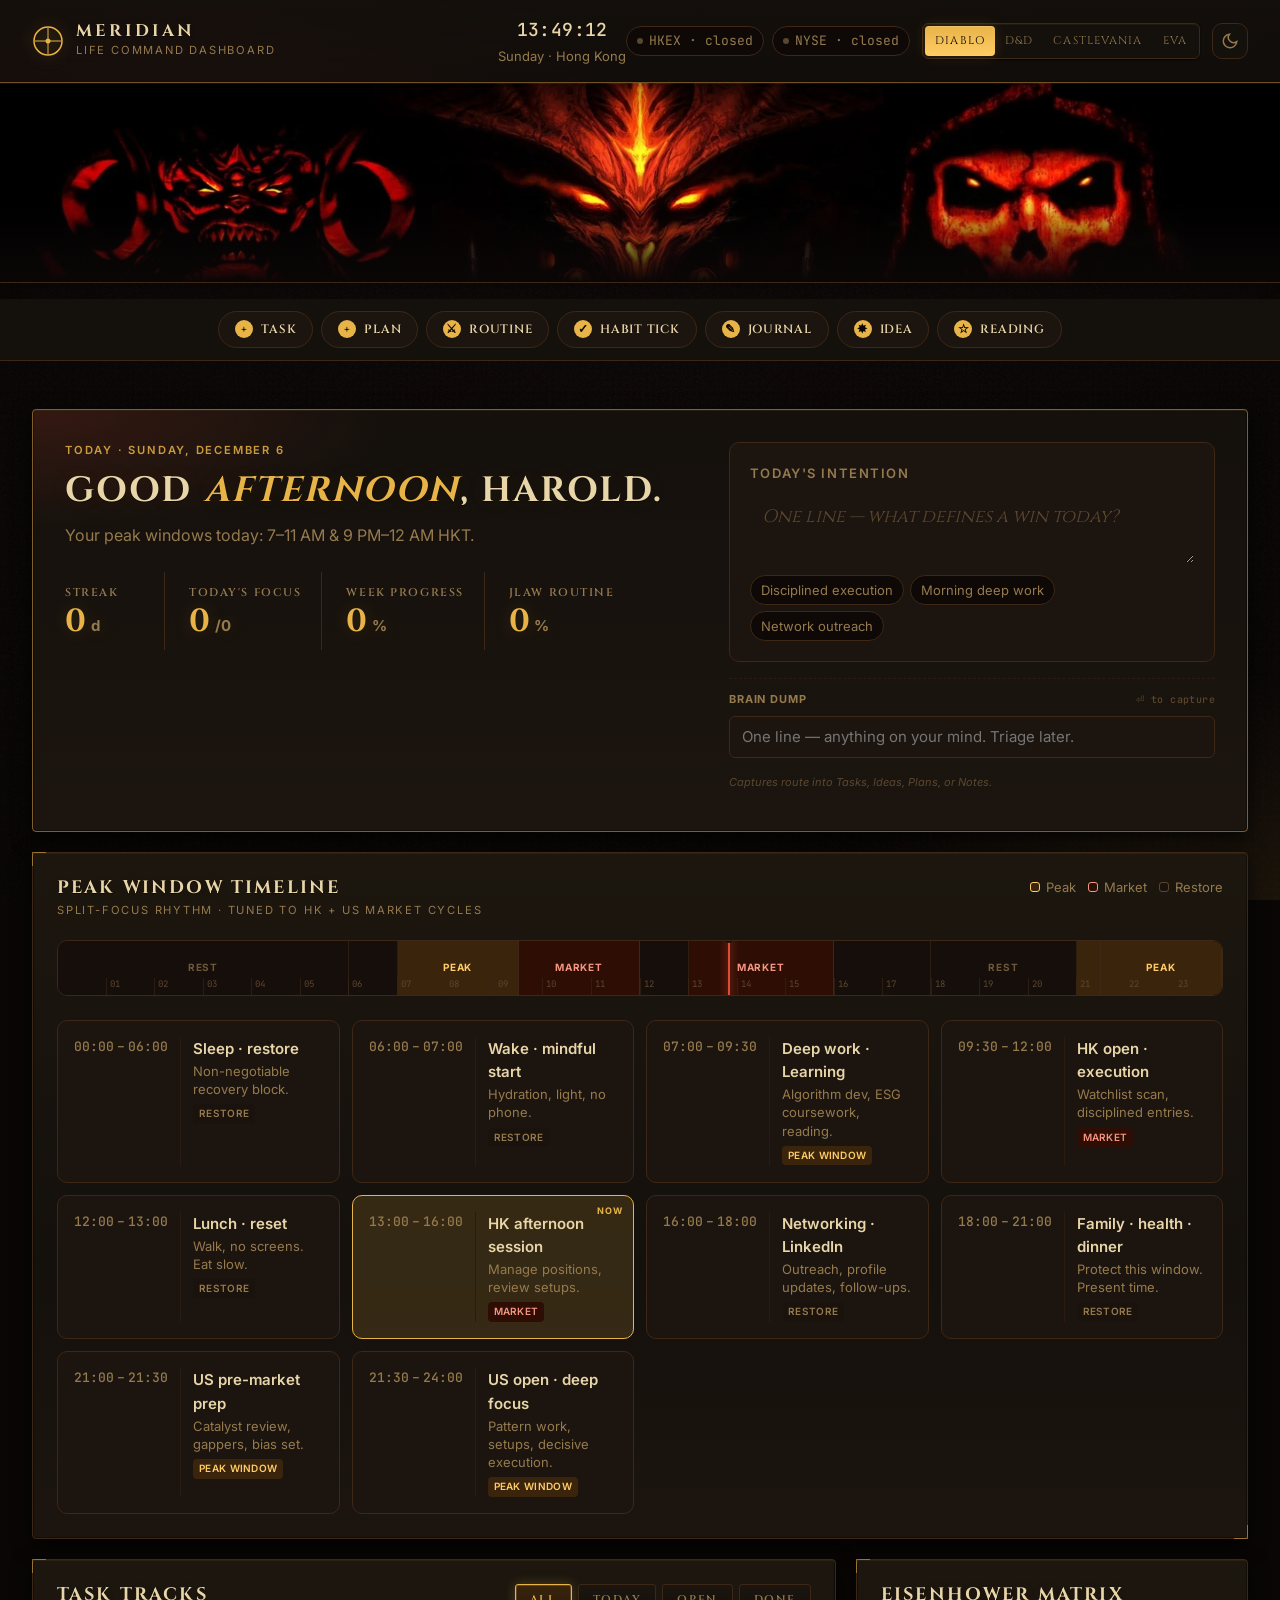
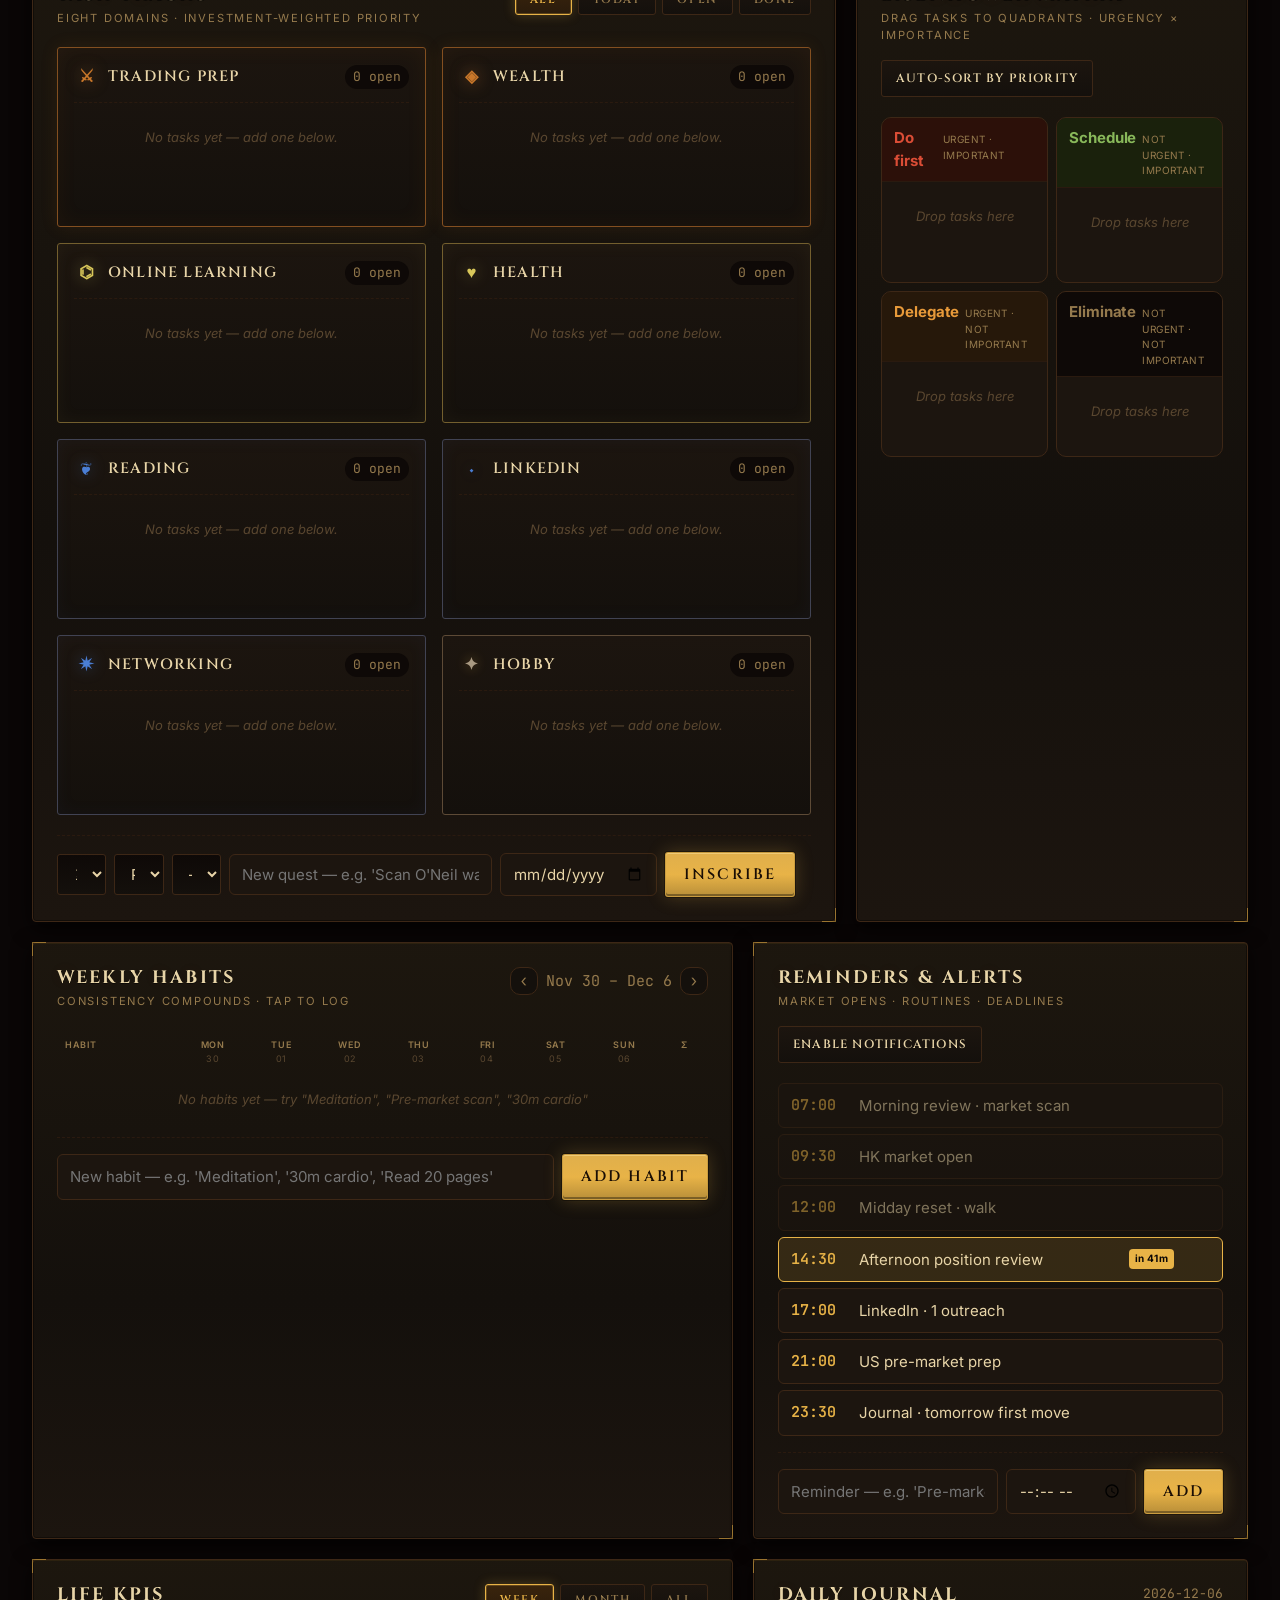
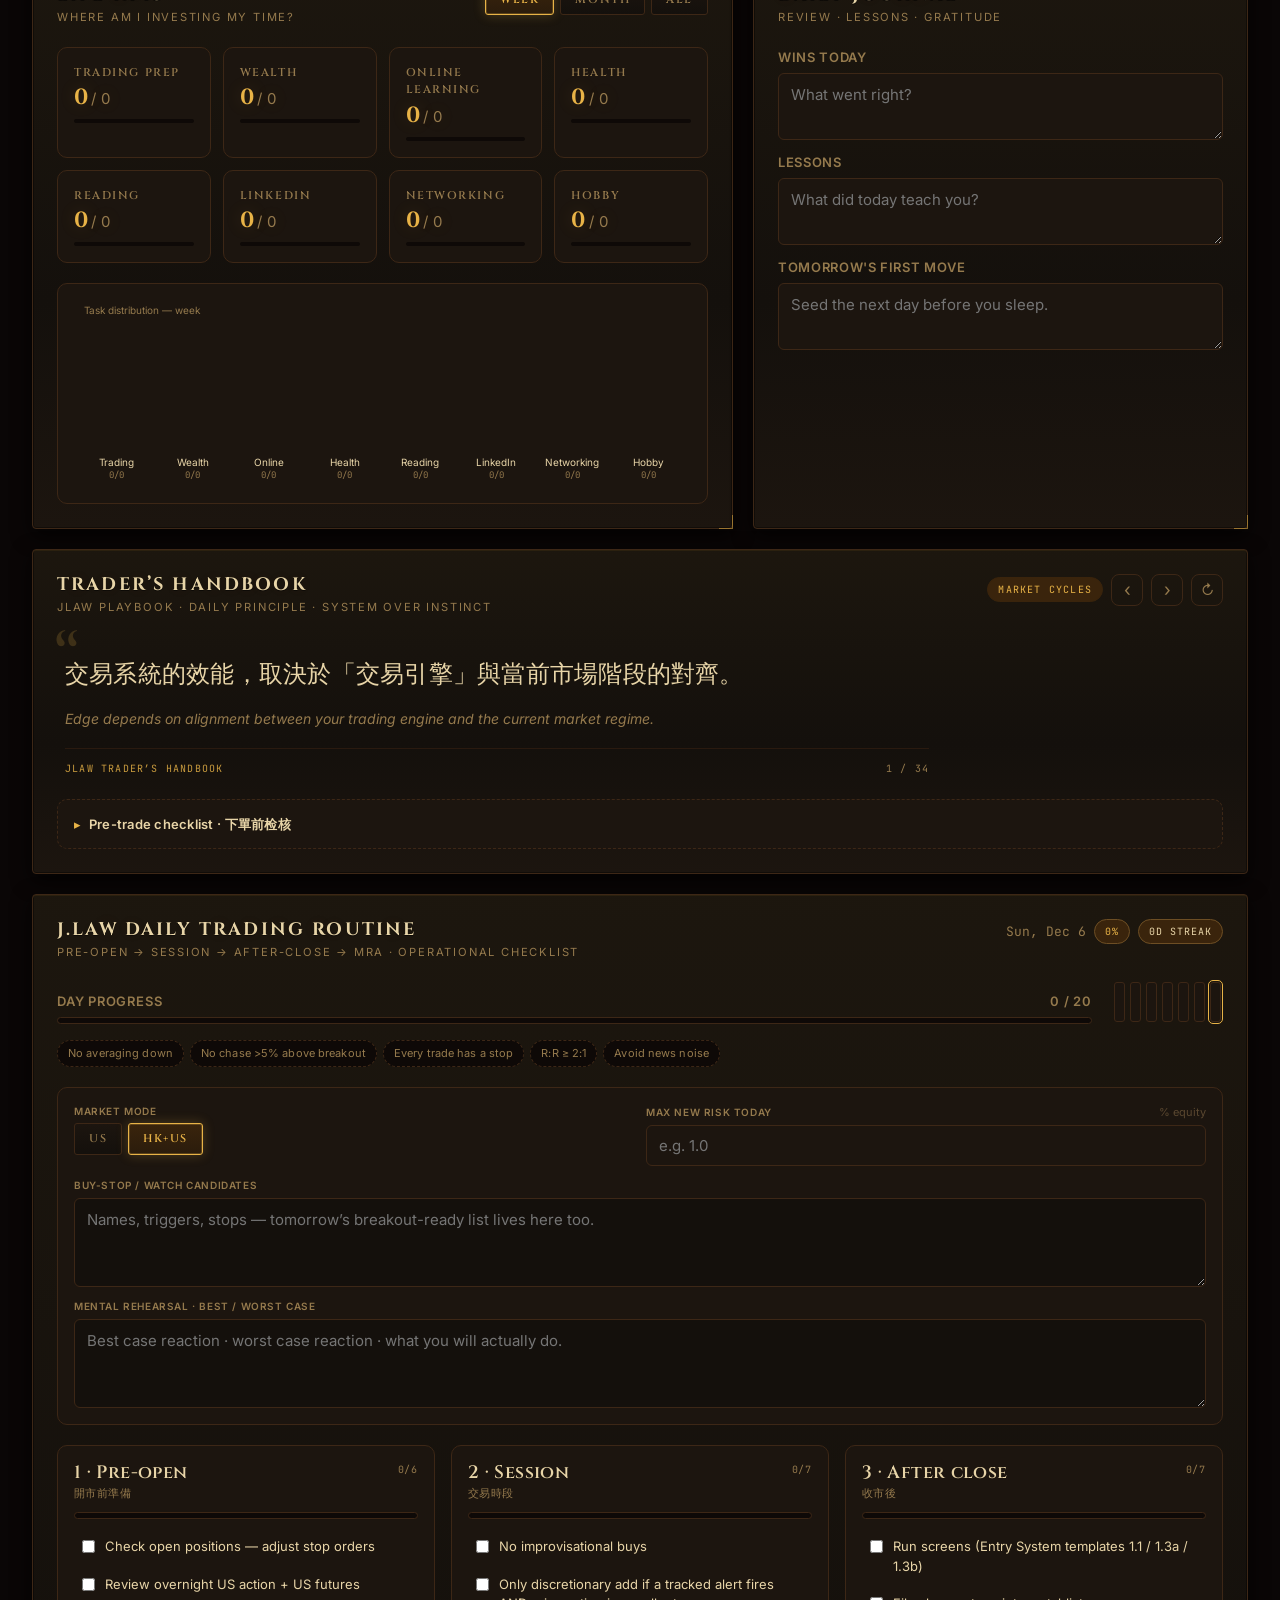
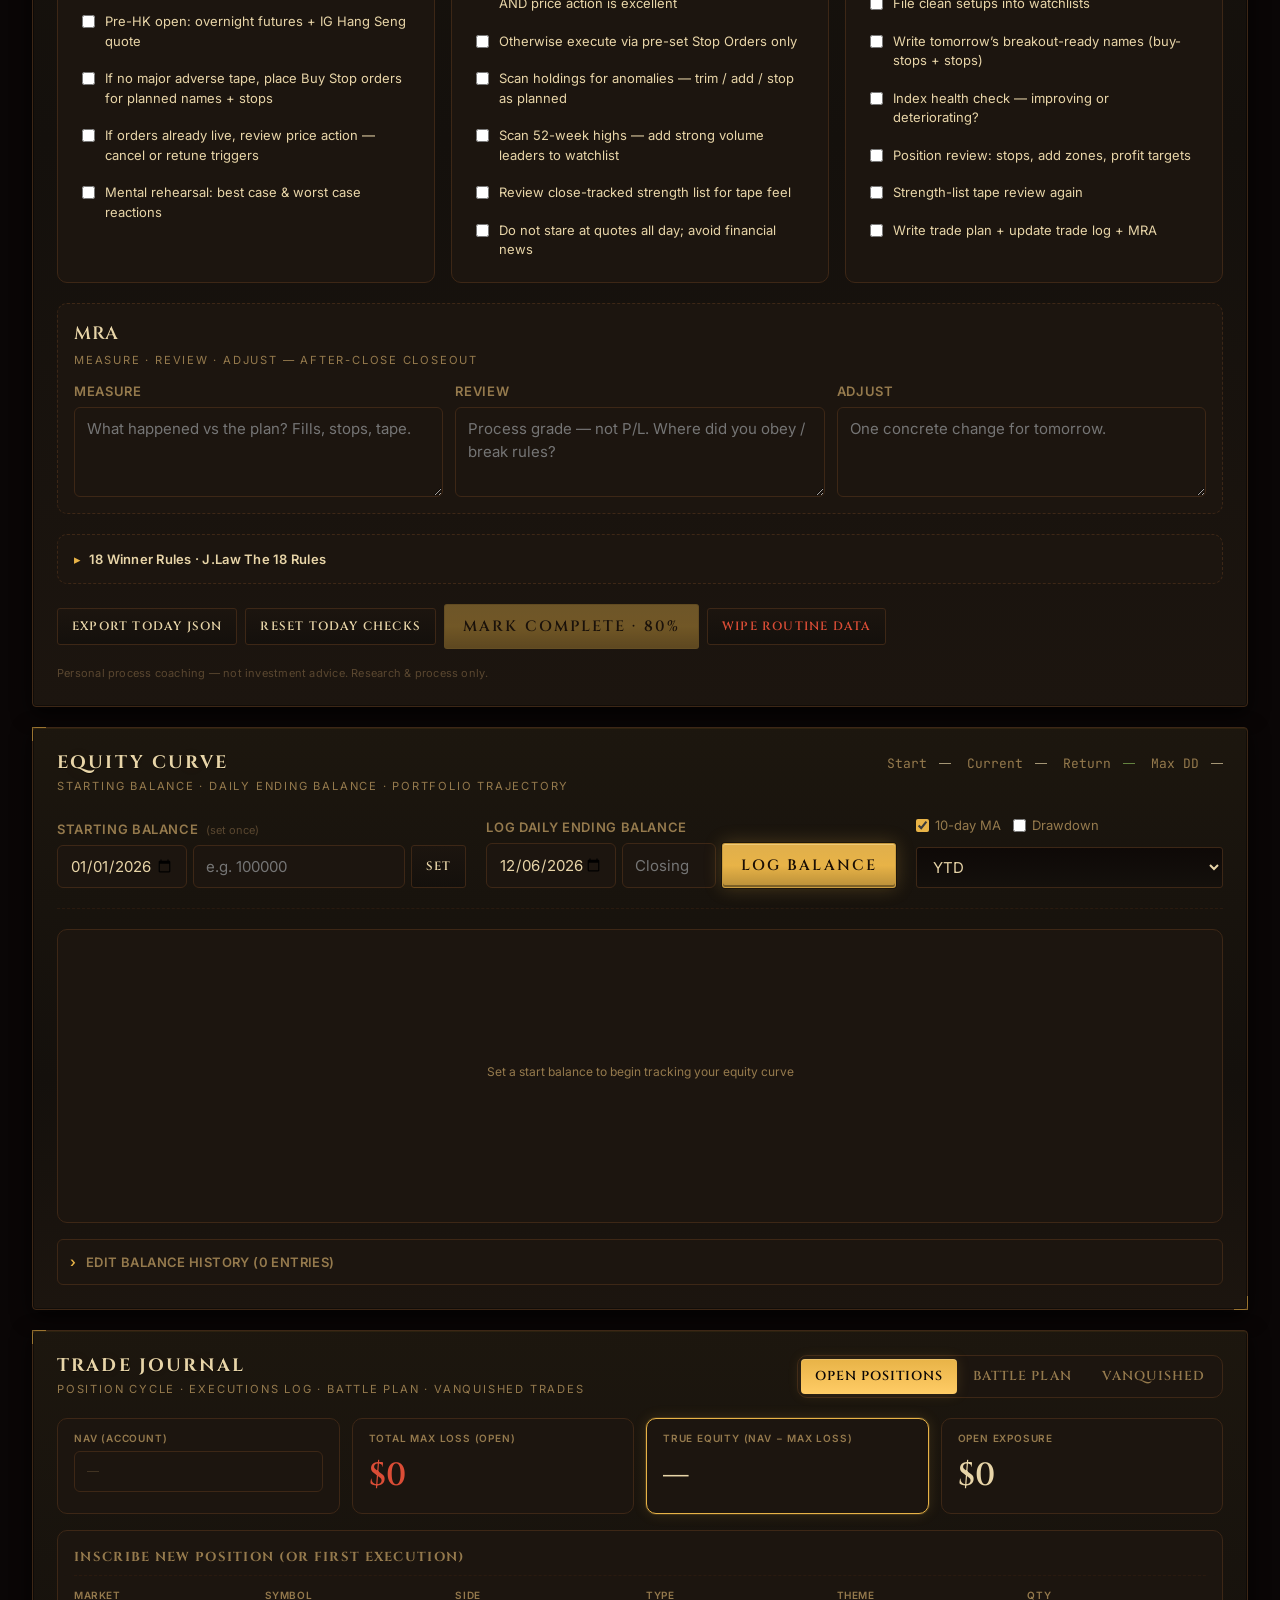
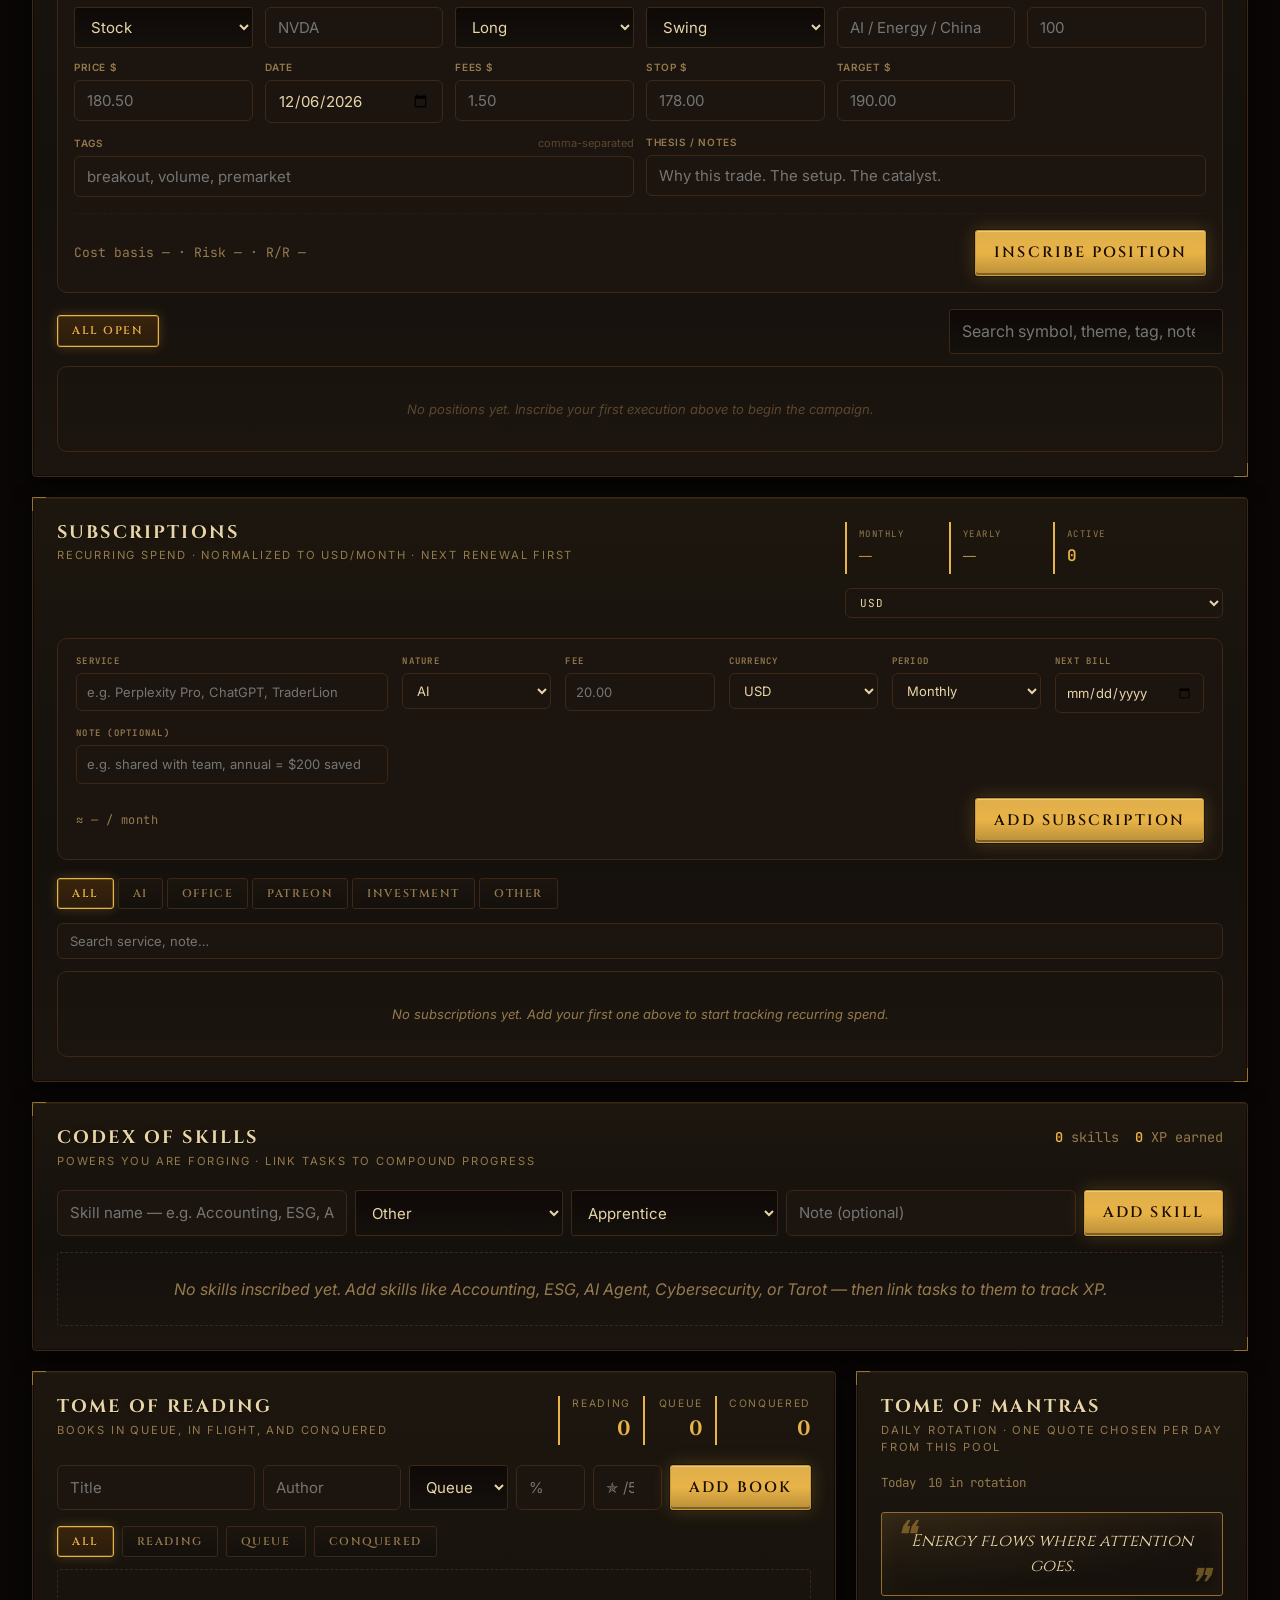
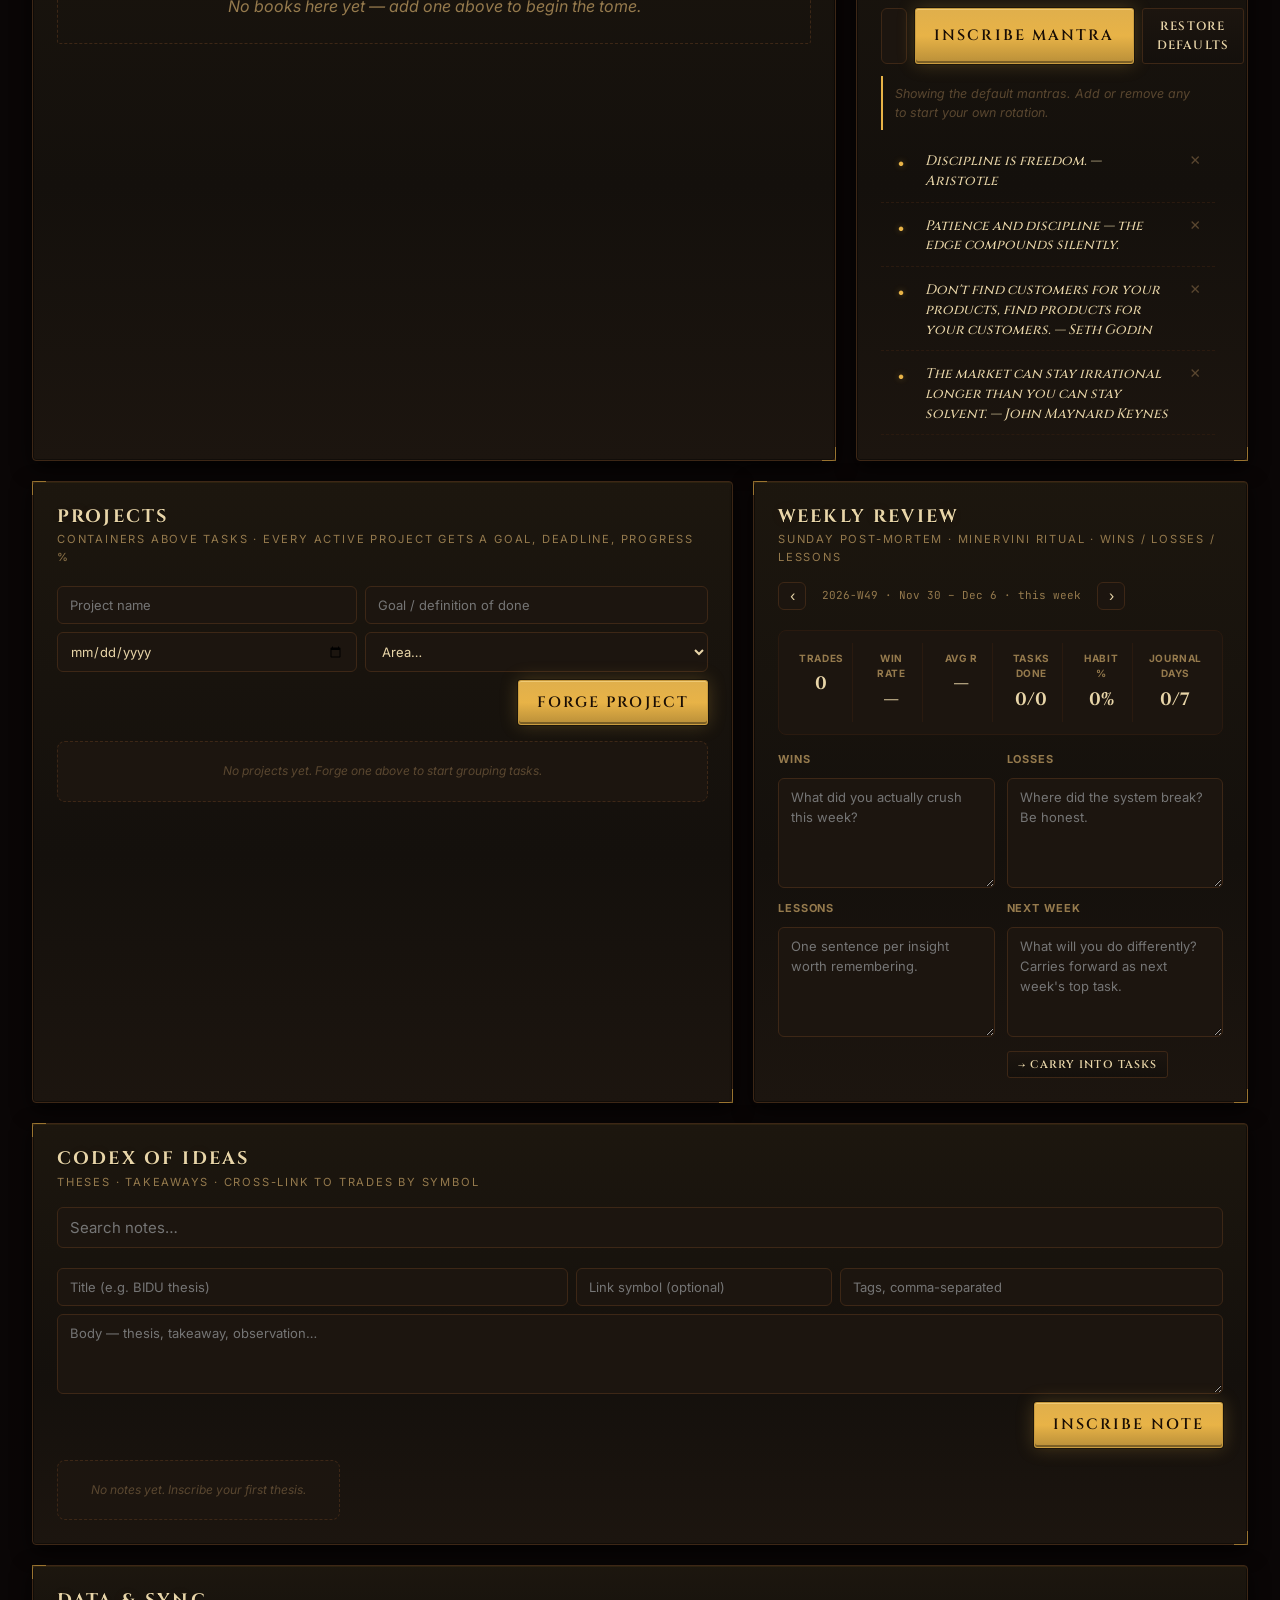
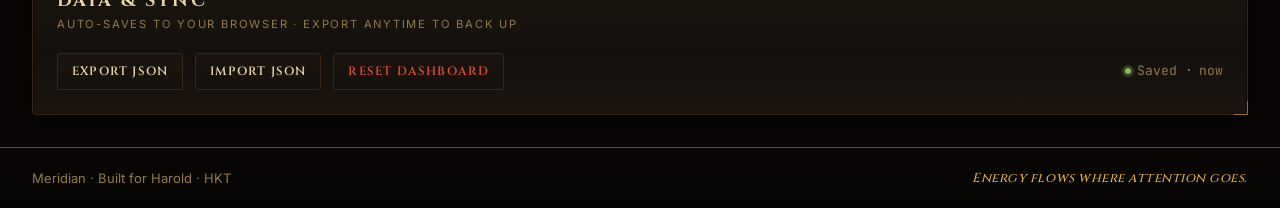
==== commit 48392aeb: "Add J.Law Daily Trading Routine as an in-dashboard checklist Interactive Pre-open → Session → After-" ====
--- a/index.html
+++ b/index.html
@@ -54,6 +54,7 @@
   <nav class="qa-bar" aria-label="Quick actions">
     <button class="qa-btn" data-qa="task" title="Add task"><span class="qa-ico">+</span><span>Task</span></button>
     <button class="qa-btn" data-qa="plan" title="Add trade battle plan"><span class="qa-ico">+</span><span>Plan</span></button>
+    <button class="qa-btn" data-qa="routine" title="Jump to J.Law daily routine"><span class="qa-ico">⚔</span><span>Routine</span></button>
     <button class="qa-btn" data-qa="habit" title="Tick today's habits"><span class="qa-ico">✓</span><span>Habit tick</span></button>
     <button class="qa-btn" data-qa="journal" title="Jump to journal"><span class="qa-ico">✎</span><span>Journal</span></button>
     <button class="qa-btn" data-qa="idea" title="Capture idea"><span class="qa-ico">✸</span><span>Idea</span></button>
@@ -79,6 +80,10 @@
           <div class="stat">
             <div class="stat-label">Week progress</div>
             <div class="stat-value"><span id="weekPct">0</span><span class="stat-unit">%</span></div>
+          </div>
+          <div class="stat">
+            <div class="stat-label">JLaw routine</div>
+            <div class="stat-value"><span id="jlawHeroPct">0</span><span class="stat-unit">%</span></div>
           </div>
         </div>
       </div>
@@ -311,6 +316,120 @@
       </details>
     </section>
 
+    <!-- ============ J.LAW DAILY TRADING ROUTINE ============ -->
+    <section class="card jlaw-card" id="jlawRoutine">
+      <div class="card-head">
+        <div>
+          <h2 class="card-title">J.Law Daily Trading Routine</h2>
+          <p class="card-sub">Pre-open → Session → After-close → MRA · operational checklist</p>
+        </div>
+        <div class="jlaw-head-meta">
+          <span class="jlaw-date" id="jlawDate">—</span>
+          <span class="jlaw-pill" id="jlawDayPct">0%</span>
+          <span class="jlaw-pill jlaw-streak" id="jlawStreak">0d streak</span>
+          <span class="jlaw-pill jlaw-done-badge" id="jlawDoneBadge" hidden>Complete</span>
+        </div>
+      </div>
+
+      <div class="jlaw-progress-row">
+        <div class="jlaw-day-bar-wrap">
+          <div class="jlaw-day-bar-label">
+            <span>Day progress</span>
+            <span id="jlawDayCount">0 / 0</span>
+          </div>
+          <div class="jlaw-bar" aria-hidden="true"><i id="jlawDayBar"></i></div>
+        </div>
+        <div class="jlaw-week" id="jlawWeekBars" title="Last 7 days"></div>
+      </div>
+
+      <div class="jlaw-constraints" aria-label="Soft constraints">
+        <span class="jlaw-chip">No averaging down</span>
+        <span class="jlaw-chip">No chase &gt;5% above breakout</span>
+        <span class="jlaw-chip">Every trade has a stop</span>
+        <span class="jlaw-chip">R:R ≥ 2:1</span>
+        <span class="jlaw-chip">Avoid news noise</span>
+      </div>
+
+      <div class="jlaw-support">
+        <div class="jlaw-support-grid">
+          <div class="field">
+            <label>Market mode</label>
+            <div class="jlaw-mode" role="radiogroup" aria-label="Market mode">
+              <button type="button" class="pill" data-jlaw-mode="us">US</button>
+              <button type="button" class="pill active" data-jlaw-mode="hkus">HK+US</button>
+            </div>
+          </div>
+          <div class="field">
+            <label for="jlawMaxRisk">Max new risk today <span class="helper">% equity</span></label>
+            <input id="jlawMaxRisk" type="number" step="0.1" min="0" max="100" placeholder="e.g. 1.0" />
+          </div>
+          <div class="field field-wide">
+            <label for="jlawCandidates">Buy-stop / watch candidates</label>
+            <textarea id="jlawCandidates" rows="3" placeholder="Names, triggers, stops — tomorrow’s breakout-ready list lives here too."></textarea>
+          </div>
+          <div class="field field-wide">
+            <label for="jlawRehearsal">Mental rehearsal · best / worst case</label>
+            <textarea id="jlawRehearsal" rows="3" placeholder="Best case reaction · worst case reaction · what you will actually do."></textarea>
+          </div>
+        </div>
+      </div>
+
+      <div class="jlaw-phases" id="jlawPhases"></div>
+
+      <div class="jlaw-mra">
+        <div class="jlaw-mra-head">
+          <h3 class="jlaw-mra-title">MRA</h3>
+          <p class="card-sub">Measure · Review · Adjust — after-close closeout</p>
+        </div>
+        <div class="jlaw-mra-grid">
+          <div class="jsec">
+            <label for="jlawMraMeasure">Measure</label>
+            <textarea id="jlawMraMeasure" rows="3" placeholder="What happened vs the plan? Fills, stops, tape."></textarea>
+          </div>
+          <div class="jsec">
+            <label for="jlawMraReview">Review</label>
+            <textarea id="jlawMraReview" rows="3" placeholder="Process grade — not P/L. Where did you obey / break rules?"></textarea>
+          </div>
+          <div class="jsec">
+            <label for="jlawMraAdjust">Adjust</label>
+            <textarea id="jlawMraAdjust" rows="3" placeholder="One concrete change for tomorrow."></textarea>
+          </div>
+        </div>
+      </div>
+
+      <details class="jlaw-rules">
+        <summary>18 Winner Rules · J.Law The 18 Rules</summary>
+        <ol class="jlaw-rules-list">
+          <li>Every trade must have a stop.</li>
+          <li>Keep losses smaller than typical wins framing.</li>
+          <li>Never average down.</li>
+          <li>Don’t over-analyze until you can’t act.</li>
+          <li>Don’t let a fat winner turn into a loser.</li>
+          <li>Missing 10 opportunities won’t ruin long-term returns; one major error can.</li>
+          <li>Review positions daily through a risk/reward lens.</li>
+          <li>Don’t chase more than 5% above the breakout point.</li>
+          <li>Don’t insist on selling the exact top.</li>
+          <li>Buy leaders in strong groups.</li>
+          <li>Reject low-quality selection (tips, media, wishful thinking, junk names).</li>
+          <li>Use margin carefully.</li>
+          <li>Long new highs; short new lows (when shorting).</li>
+          <li>The market is never wrong; opinions often are.</li>
+          <li>You won’t always be right — accept losses.</li>
+          <li>Focus on long-term stable expectancy; &lt;50% win rate can still win with risk management.</li>
+          <li>Keep reward:risk typically above 2:1.</li>
+          <li>Obey discipline — don’t constantly change style.</li>
+        </ol>
+      </details>
+
+      <div class="jlaw-actions">
+        <button type="button" class="btn-ghost" id="jlawExport">Export today JSON</button>
+        <button type="button" class="btn-ghost" id="jlawReset">Reset today checks</button>
+        <button type="button" class="btn-primary" id="jlawMark" disabled>Mark complete</button>
+        <button type="button" class="btn-ghost danger" id="jlawWipe">Wipe routine data</button>
+      </div>
+      <p class="jlaw-disclaimer">Personal process coaching — not investment advice. Research &amp; process only.</p>
+    </section>
+
     <!-- ============ EQUITY CURVE ============ -->
     <section class="card equity-card">
       <div class="card-head">
--- a/style.css
+++ b/style.css
@@ -331,6 +331,7 @@
 .journal-card { grid-column: span 5; }
 .equity-card  { grid-column: span 12; }
 .handbook-card { grid-column: span 12; }
+.jlaw-card    { grid-column: span 12; }
 .trade-card   { grid-column: span 12; }
 .subs-card    { grid-column: span 12; }
 .skills-card  { grid-column: span 12; }
@@ -1773,6 +1774,347 @@
 @media (max-width: 720px) {
   .hb-controls { flex-wrap: wrap; }
   .hb-mark { font-size: 60px; }
+}
+
+/* ============ J.LAW DAILY TRADING ROUTINE ============ */
+.jlaw-card {
+  scroll-margin-top: 96px;
+  background:
+    radial-gradient(circle at 0% 0%, rgba(183,132,40,0.08), transparent 42%),
+    radial-gradient(circle at 100% 100%, rgba(12,107,114,0.07), transparent 48%),
+    var(--surface);
+  position: relative;
+  overflow: hidden;
+}
+.jlaw-card::before {
+  content: "";
+  position: absolute;
+  inset: 0;
+  background-image:
+    repeating-linear-gradient(135deg, transparent 0 20px, rgba(183,132,40,0.02) 20px 21px);
+  pointer-events: none;
+}
+.jlaw-card > * { position: relative; }
+
+.jlaw-head-meta {
+  display: flex;
+  align-items: center;
+  gap: 8px;
+  flex-wrap: wrap;
+}
+.jlaw-date {
+  font-family: var(--font-mono);
+  font-size: var(--text-xs);
+  color: var(--text-muted);
+}
+.jlaw-pill {
+  font-family: var(--font-mono);
+  font-size: 10px;
+  letter-spacing: 0.1em;
+  text-transform: uppercase;
+  padding: 4px 10px;
+  border-radius: 999px;
+  background: var(--primary-soft);
+  color: var(--primary);
+  border: 1px solid color-mix(in srgb, var(--primary) 28%, var(--border));
+  white-space: nowrap;
+}
+.jlaw-pill.jlaw-streak { color: var(--text); }
+.jlaw-done-badge {
+  background: var(--success-soft);
+  color: var(--success);
+  border-color: color-mix(in srgb, var(--success) 35%, var(--border));
+}
+
+.jlaw-progress-row {
+  display: grid;
+  grid-template-columns: 1fr auto;
+  gap: var(--space-5);
+  align-items: end;
+  margin-bottom: var(--space-4);
+}
+@media (max-width: 720px) {
+  .jlaw-progress-row { grid-template-columns: 1fr; }
+}
+
+.jlaw-day-bar-label {
+  display: flex;
+  justify-content: space-between;
+  font-size: var(--text-xs);
+  color: var(--text-muted);
+  text-transform: uppercase;
+  letter-spacing: 0.06em;
+  font-weight: 600;
+  margin-bottom: 6px;
+}
+.jlaw-bar {
+  height: 7px;
+  background: var(--surface-offset);
+  border: 1px solid var(--border);
+  border-radius: 999px;
+  overflow: hidden;
+}
+.jlaw-bar > i {
+  display: block;
+  height: 100%;
+  width: 0%;
+  background: linear-gradient(90deg, var(--primary), color-mix(in srgb, var(--primary) 60%, var(--success)));
+  border-radius: inherit;
+  transition: width 0.28s ease;
+}
+.jlaw-bar.complete > i { background: var(--success); }
+
+.jlaw-week {
+  display: flex;
+  align-items: flex-end;
+  gap: 5px;
+  height: 42px;
+  padding: 0 2px 2px;
+}
+.jlaw-week-col {
+  width: 11px;
+  height: 100%;
+  background: var(--surface-2);
+  border: 1px solid var(--border);
+  border-radius: 3px;
+  position: relative;
+  overflow: hidden;
+}
+.jlaw-week-col > i {
+  position: absolute;
+  left: 0; right: 0; bottom: 0;
+  height: 0%;
+  background: var(--primary);
+  opacity: 0.85;
+}
+.jlaw-week-col.done > i { background: var(--success); }
+.jlaw-week-col.today { outline: 1px solid var(--primary); outline-offset: 1px; }
+.jlaw-week-col[title] { cursor: default; }
+
+.jlaw-constraints {
+  display: flex;
+  flex-wrap: wrap;
+  gap: 6px;
+  margin-bottom: var(--space-5);
+}
+.jlaw-chip {
+  font-size: 11px;
+  padding: 4px 10px;
+  border-radius: 999px;
+  background: var(--surface-offset);
+  color: var(--text-muted);
+  border: 1px dashed var(--border);
+  letter-spacing: 0.01em;
+}
+
+.jlaw-support {
+  margin-bottom: var(--space-5);
+  padding: var(--space-4);
+  background: var(--surface-2);
+  border: 1px solid var(--border);
+  border-radius: var(--r-md);
+}
+.jlaw-support-grid {
+  display: grid;
+  grid-template-columns: 1fr 1fr;
+  gap: var(--space-3);
+}
+.jlaw-support-grid .field-wide { grid-column: span 2; }
+.jlaw-support textarea {
+  background: var(--surface);
+  border: 1px solid var(--border);
+  border-radius: var(--r-sm);
+  padding: 10px 12px;
+  min-height: 72px;
+  font-size: var(--text-sm);
+  line-height: 1.5;
+  resize: vertical;
+  width: 100%;
+}
+.jlaw-mode { display: flex; flex-wrap: wrap; gap: 6px; }
+@media (max-width: 700px) {
+  .jlaw-support-grid { grid-template-columns: 1fr; }
+  .jlaw-support-grid .field-wide { grid-column: span 1; }
+}
+
+.jlaw-phases {
+  display: grid;
+  grid-template-columns: repeat(3, 1fr);
+  gap: var(--space-4);
+  margin-bottom: var(--space-5);
+}
+@media (max-width: 980px) {
+  .jlaw-phases { grid-template-columns: 1fr; }
+}
+
+.jlaw-phase {
+  background: var(--surface-2);
+  border: 1px solid var(--border);
+  border-radius: var(--r-md);
+  padding: var(--space-4);
+  display: flex;
+  flex-direction: column;
+  min-width: 0;
+}
+.jlaw-phase-head {
+  display: flex;
+  justify-content: space-between;
+  align-items: flex-start;
+  gap: var(--space-3);
+  margin-bottom: var(--space-3);
+}
+.jlaw-phase-title {
+  font-family: var(--font-display);
+  font-size: var(--text-md);
+  font-weight: 600;
+  letter-spacing: 0.02em;
+  line-height: 1.25;
+}
+.jlaw-phase-title .jlaw-zh {
+  display: block;
+  font-family: var(--font-body);
+  font-size: 11px;
+  font-weight: 500;
+  color: var(--text-muted);
+  letter-spacing: 0.04em;
+  margin-top: 2px;
+}
+.jlaw-phase-count {
+  font-family: var(--font-mono);
+  font-size: 10px;
+  letter-spacing: 0.08em;
+  text-transform: uppercase;
+  color: var(--text-muted);
+  white-space: nowrap;
+}
+.jlaw-phase .jlaw-bar { margin-bottom: var(--space-3); }
+
+.jlaw-check-list {
+  list-style: none;
+  margin: 0;
+  padding: 0;
+  display: flex;
+  flex-direction: column;
+  gap: 6px;
+}
+.jlaw-check-list li label {
+  display: flex;
+  gap: 10px;
+  align-items: flex-start;
+  cursor: pointer;
+  font-size: 13px;
+  line-height: 1.5;
+  color: var(--text);
+  padding: 6px 8px;
+  border-radius: 6px;
+  transition: background 0.15s ease;
+}
+.jlaw-check-list li label:hover { background: var(--primary-tint); }
+.jlaw-check-list input[type="checkbox"] {
+  margin-top: 3px;
+  accent-color: var(--primary);
+  flex-shrink: 0;
+}
+.jlaw-check-list input:checked ~ span {
+  color: var(--text-muted);
+  text-decoration: line-through;
+  text-decoration-color: var(--primary);
+  text-decoration-thickness: 1px;
+}
+
+.jlaw-mra {
+  margin-bottom: var(--space-5);
+  padding: var(--space-4);
+  border: 1px dashed var(--border);
+  border-radius: var(--r-md);
+  background: var(--surface-2);
+}
+.jlaw-mra-head { margin-bottom: var(--space-3); }
+.jlaw-mra-title {
+  font-family: var(--font-display);
+  font-size: var(--text-md);
+  font-weight: 600;
+  letter-spacing: 0.04em;
+}
+.jlaw-mra-grid {
+  display: grid;
+  grid-template-columns: repeat(3, 1fr);
+  gap: var(--space-3);
+}
+@media (max-width: 800px) {
+  .jlaw-mra-grid { grid-template-columns: 1fr; }
+}
+
+.jlaw-rules {
+  margin-bottom: var(--space-5);
+  padding: 14px 16px;
+  border: 1px dashed var(--border);
+  border-radius: var(--r-md);
+  background: var(--surface-2);
+}
+.jlaw-rules summary {
+  cursor: pointer;
+  font-size: 13px;
+  font-weight: 600;
+  color: var(--text);
+  letter-spacing: 0.02em;
+  list-style: none;
+  display: flex;
+  align-items: center;
+  gap: 8px;
+}
+.jlaw-rules summary::-webkit-details-marker { display: none; }
+.jlaw-rules summary::before {
+  content: "▸";
+  color: var(--primary);
+  transition: transform 0.2s ease;
+  display: inline-block;
+}
+.jlaw-rules[open] summary::before { transform: rotate(90deg); }
+.jlaw-rules-list {
+  margin: 12px 0 0;
+  padding: 0 0 0 1.2em;
+  columns: 2;
+  column-gap: var(--space-6);
+  font-size: 13px;
+  line-height: 1.5;
+  color: var(--text);
+}
+.jlaw-rules-list li {
+  break-inside: avoid;
+  margin-bottom: 8px;
+  padding-left: 4px;
+}
+.jlaw-rules-list li::marker { color: var(--primary); font-weight: 700; }
+@media (max-width: 720px) {
+  .jlaw-rules-list { columns: 1; }
+}
+
+.jlaw-actions {
+  display: flex;
+  flex-wrap: wrap;
+  gap: 8px;
+  align-items: center;
+}
+.jlaw-card .btn-primary:disabled {
+  opacity: 0.42;
+  cursor: not-allowed;
+  transform: none;
+  filter: none;
+  box-shadow: none;
+}
+.jlaw-disclaimer {
+  margin-top: var(--space-4);
+  font-size: 11px;
+  color: var(--text-faint);
+  letter-spacing: 0.02em;
+}
+
+[data-skin="eva"] .jlaw-card {
+  box-shadow: inset 0 0 0 1px color-mix(in srgb, var(--primary) 18%, transparent);
+}
+[data-skin="castlevania"] .jlaw-chip {
+  border-style: solid;
 }
 
 /* ============ SUBSCRIPTIONS ============ */
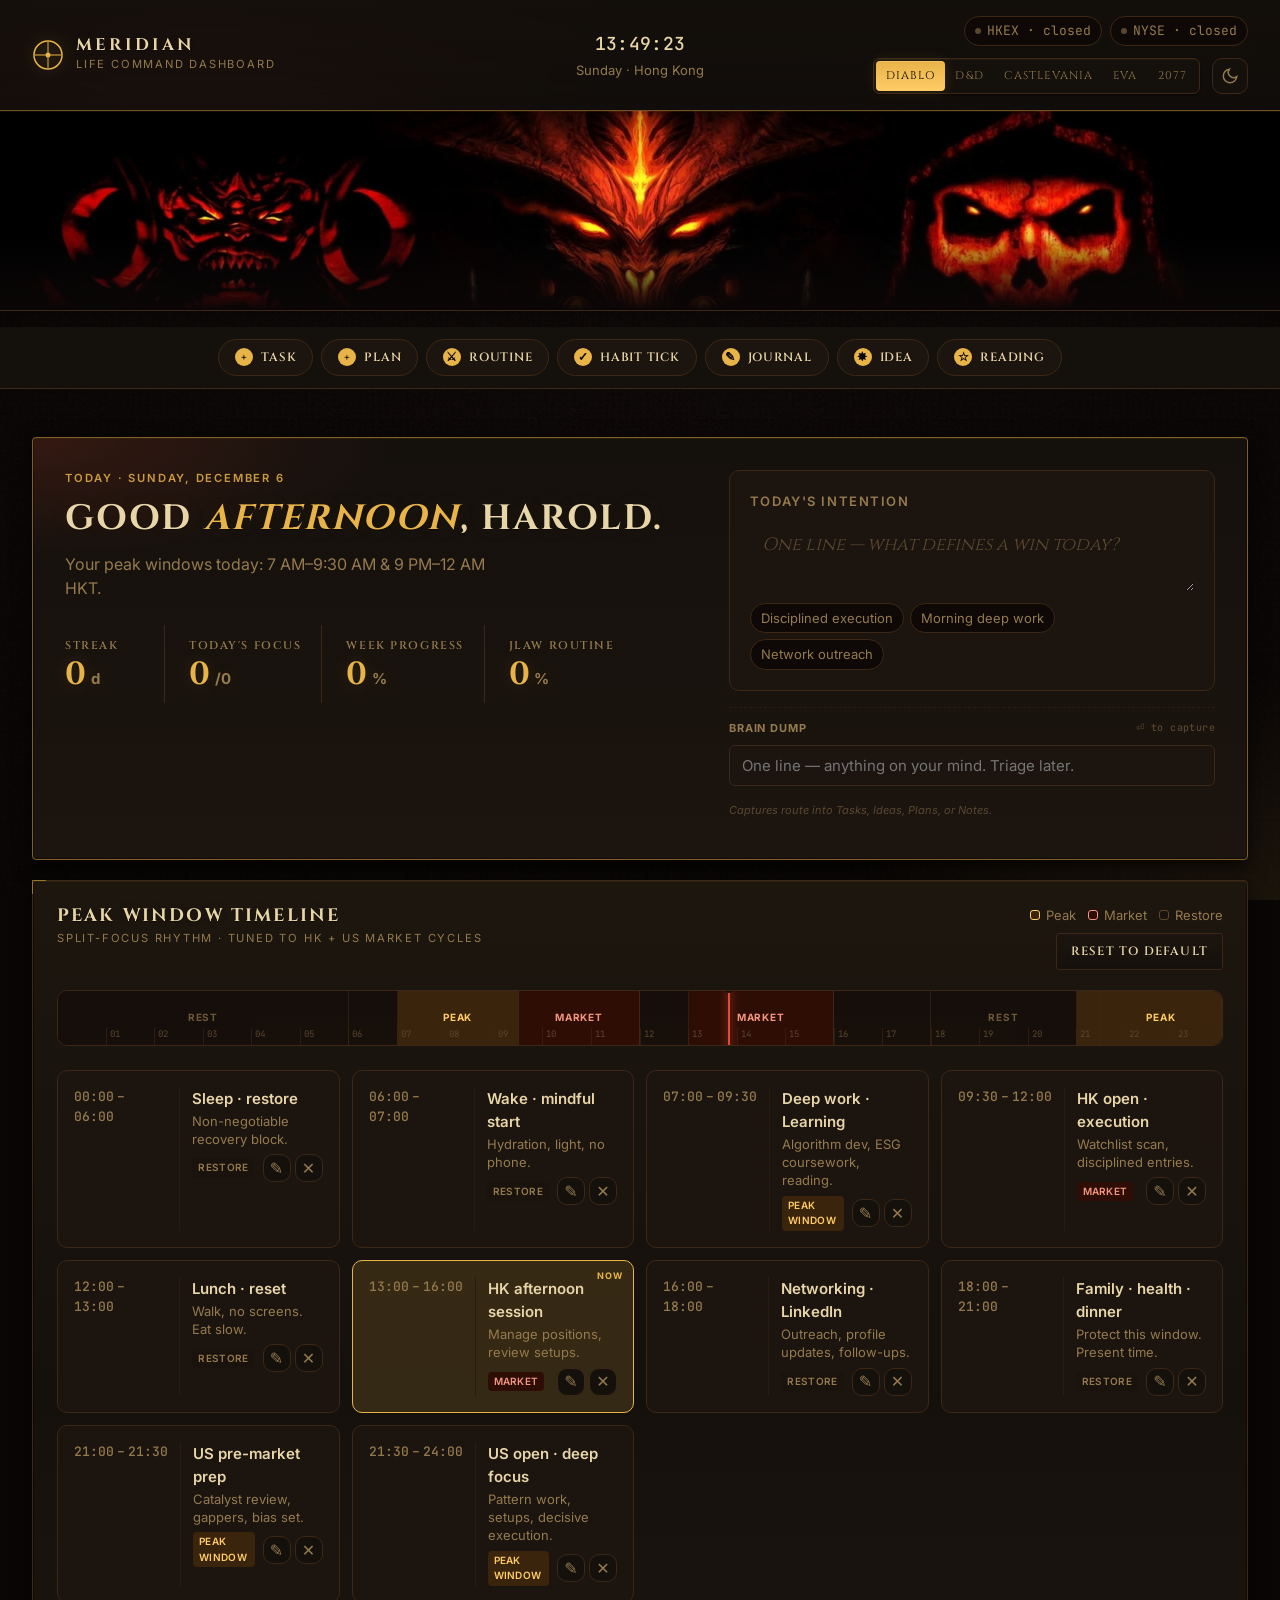
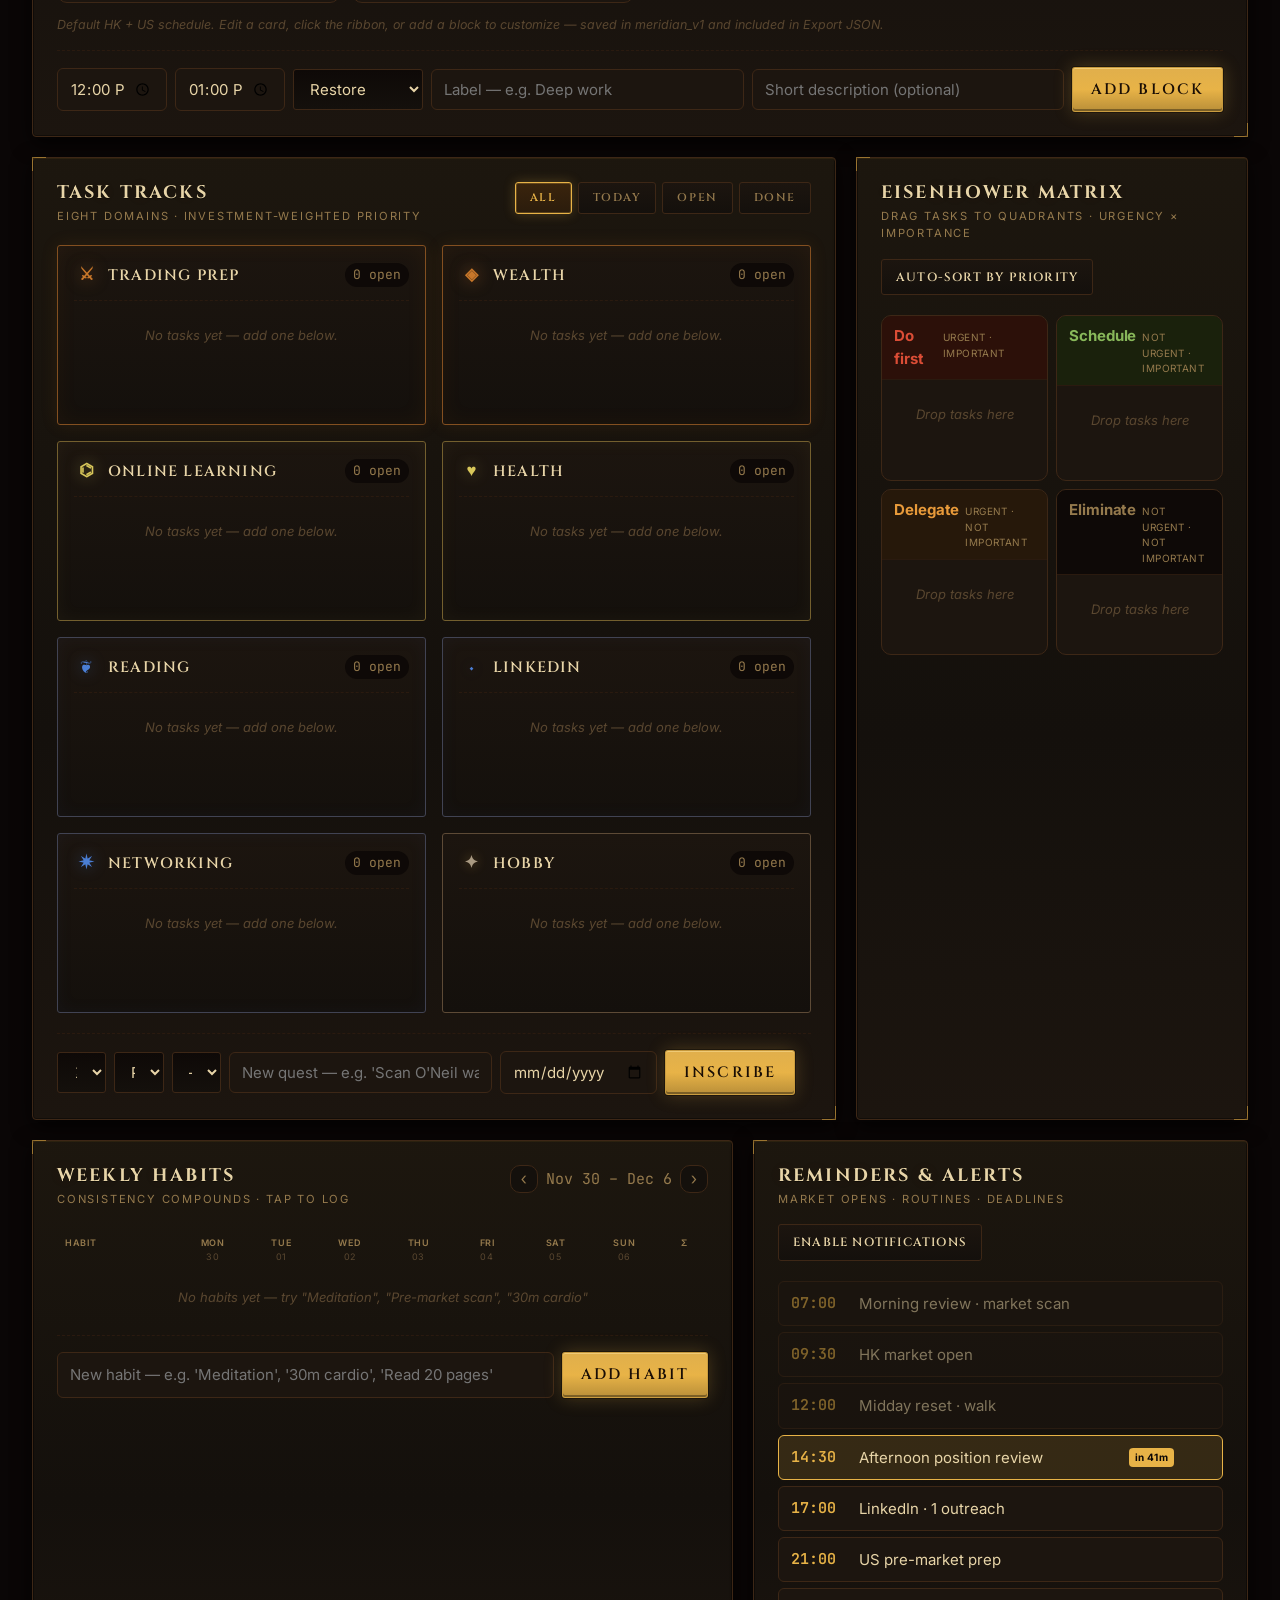
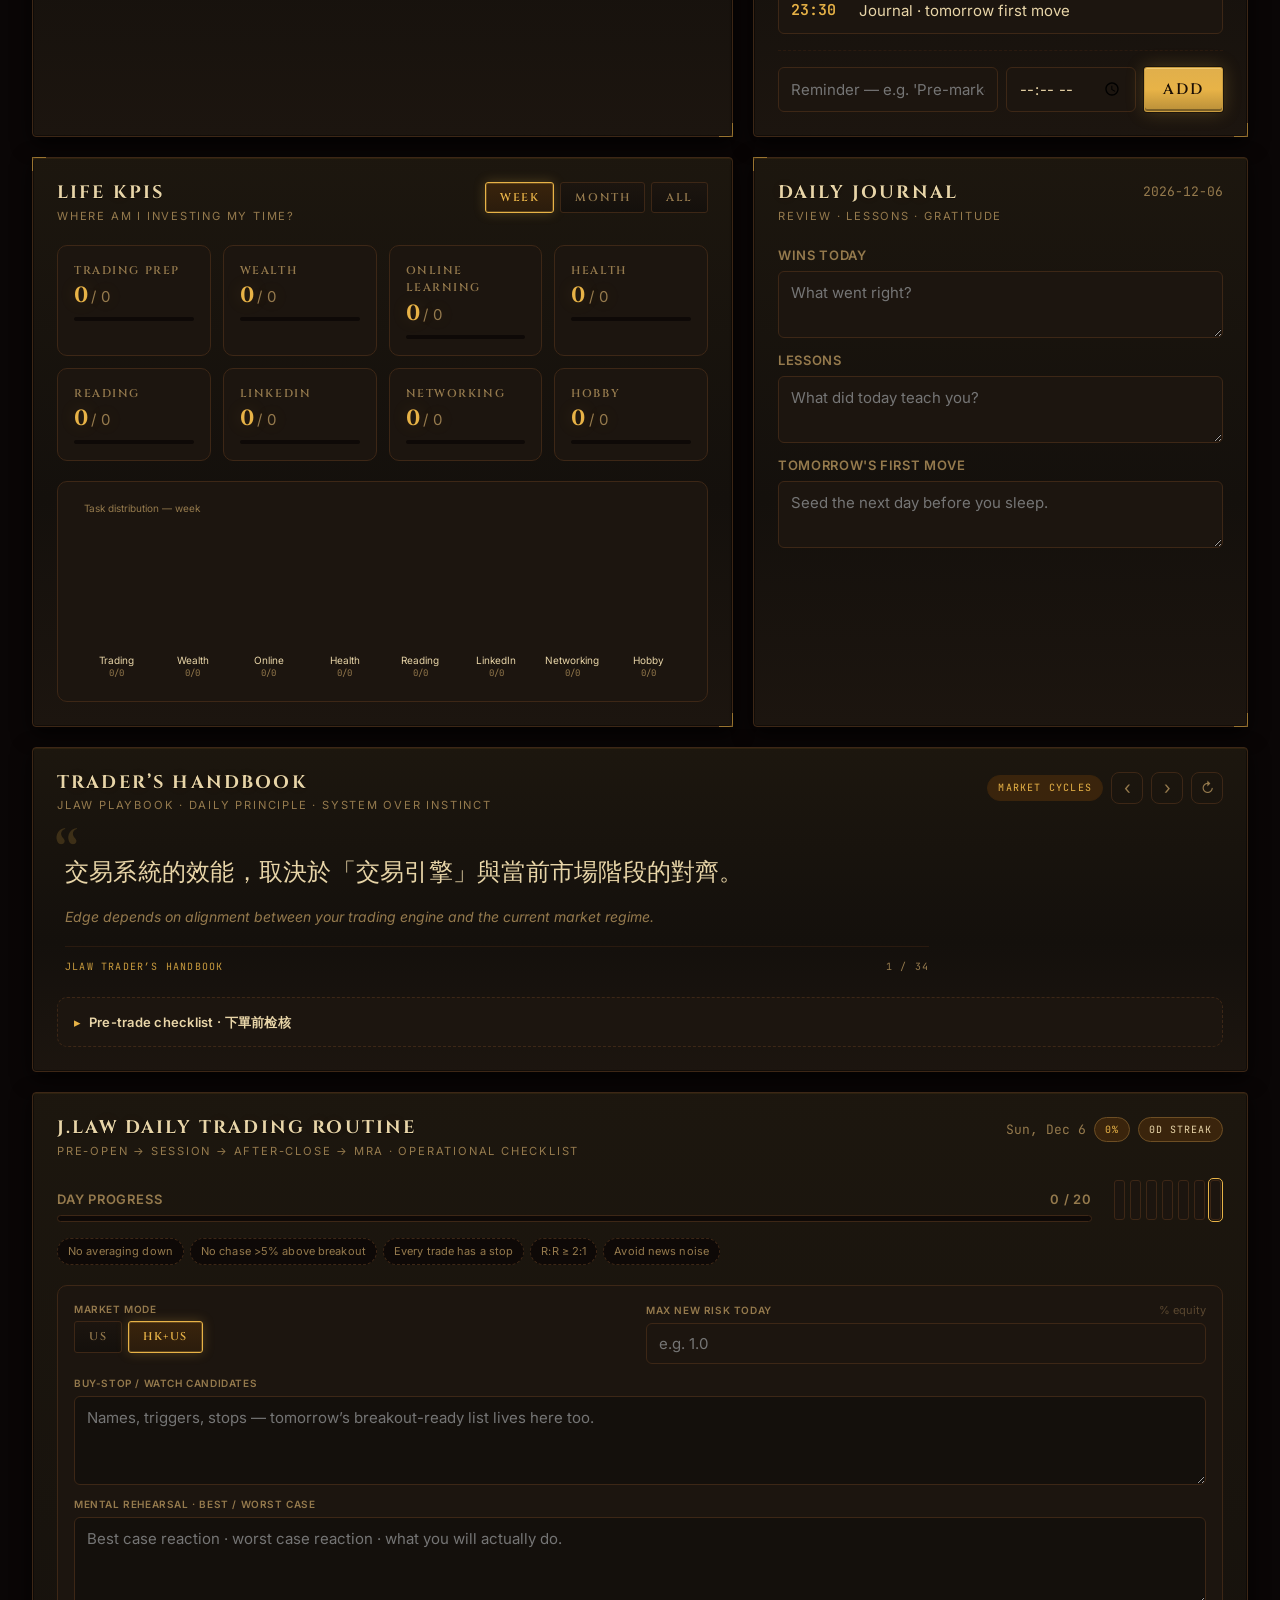
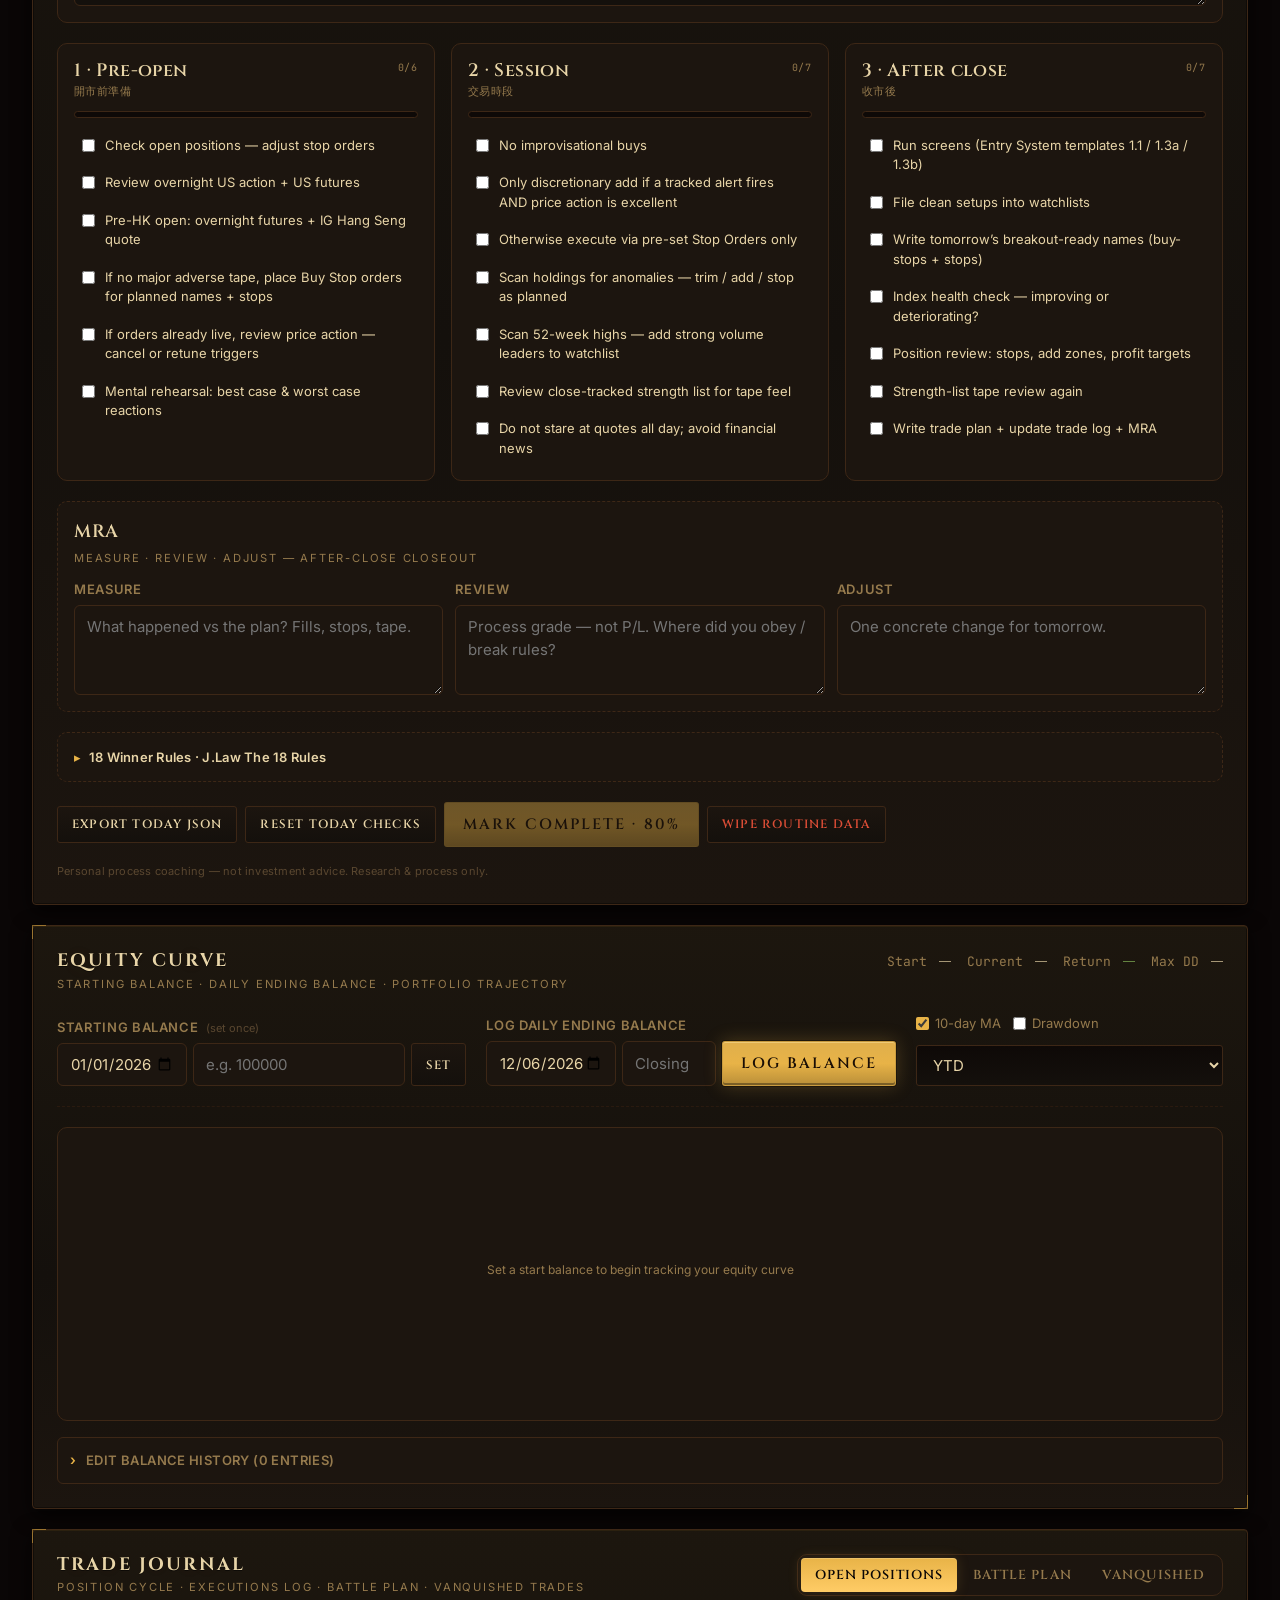
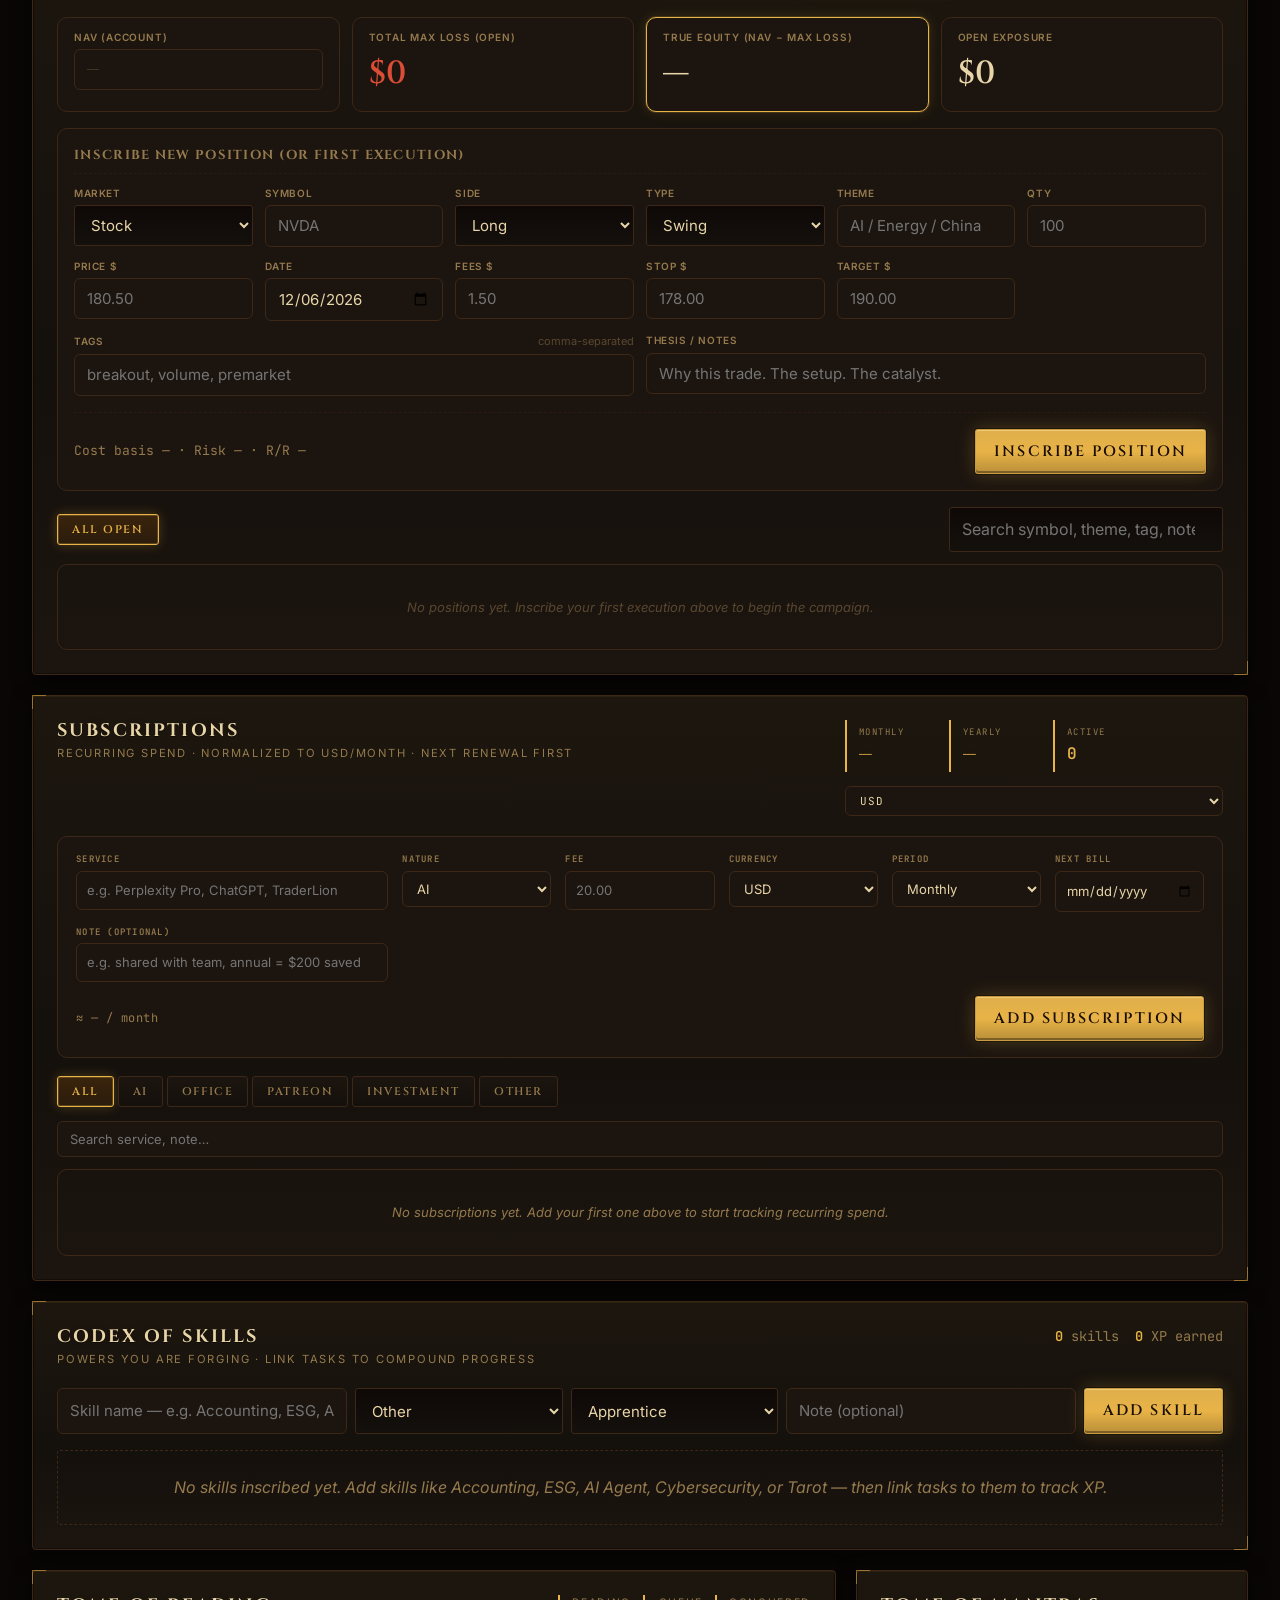
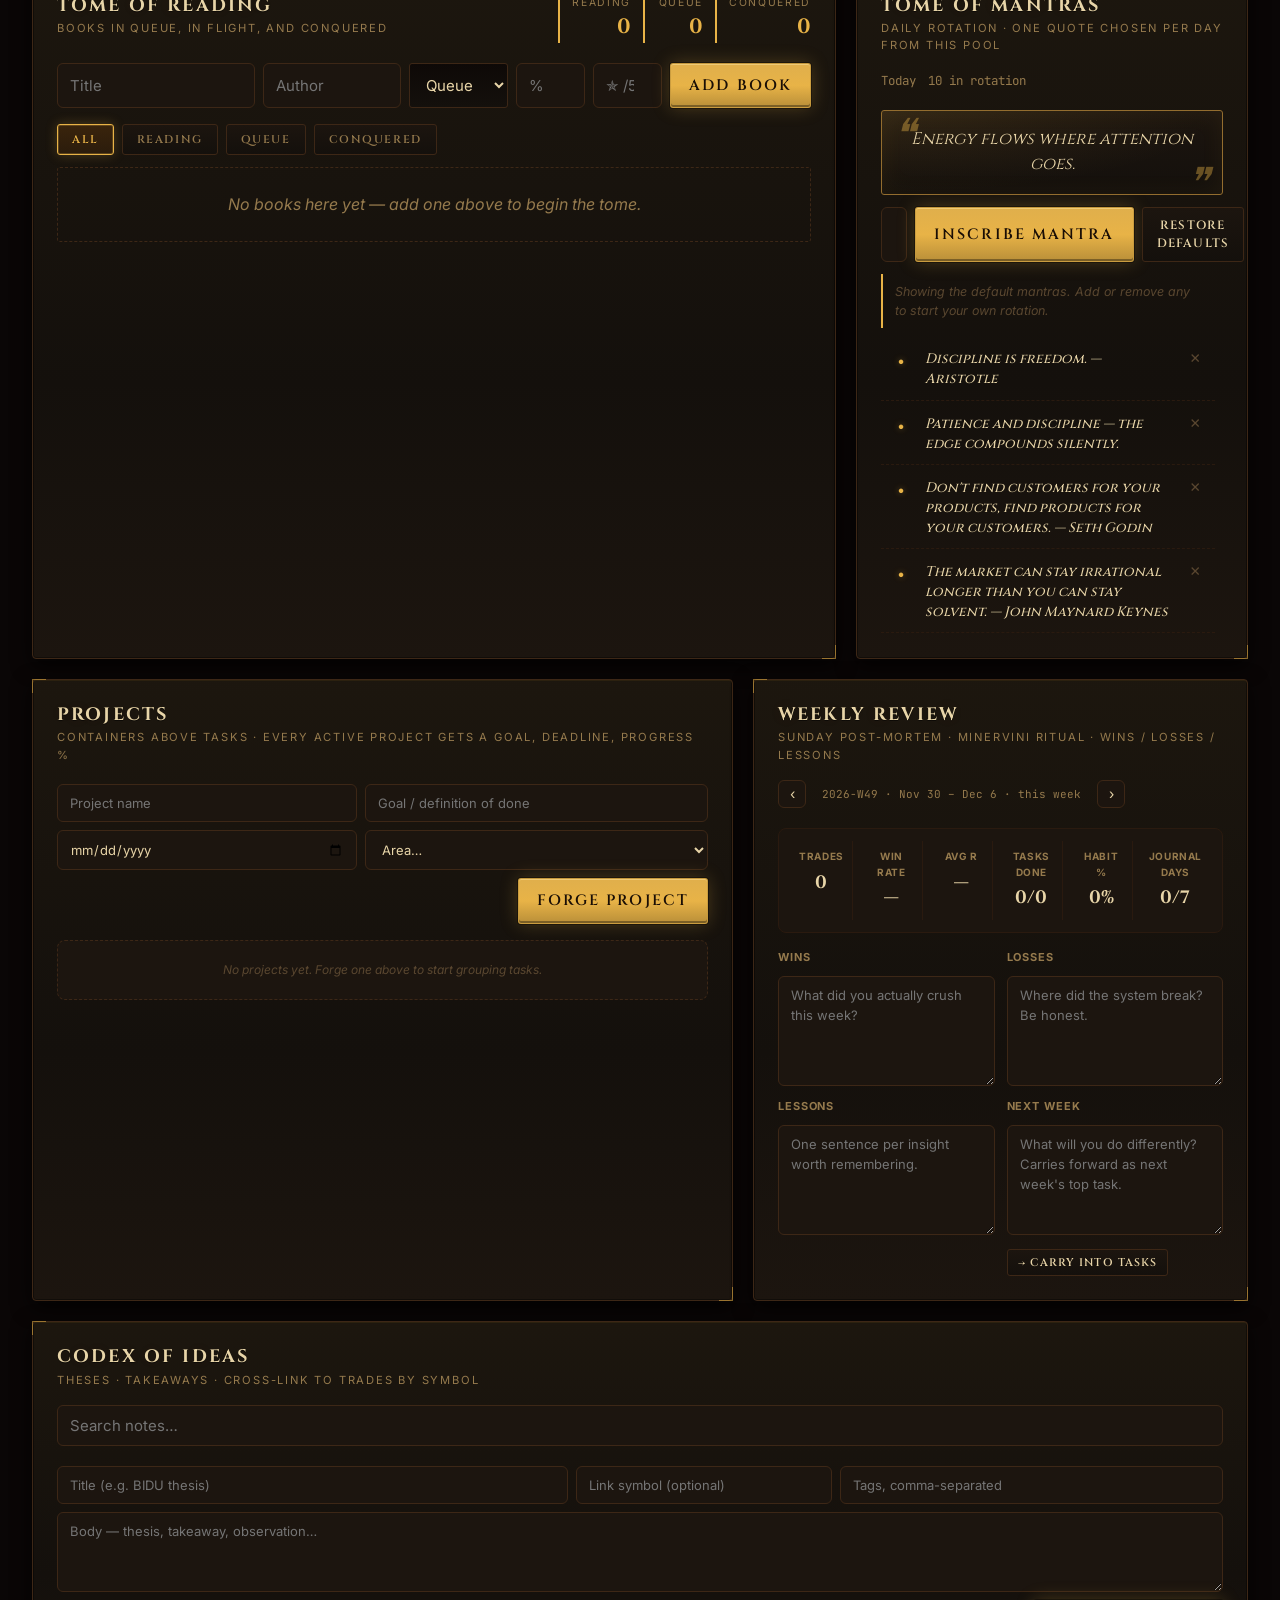
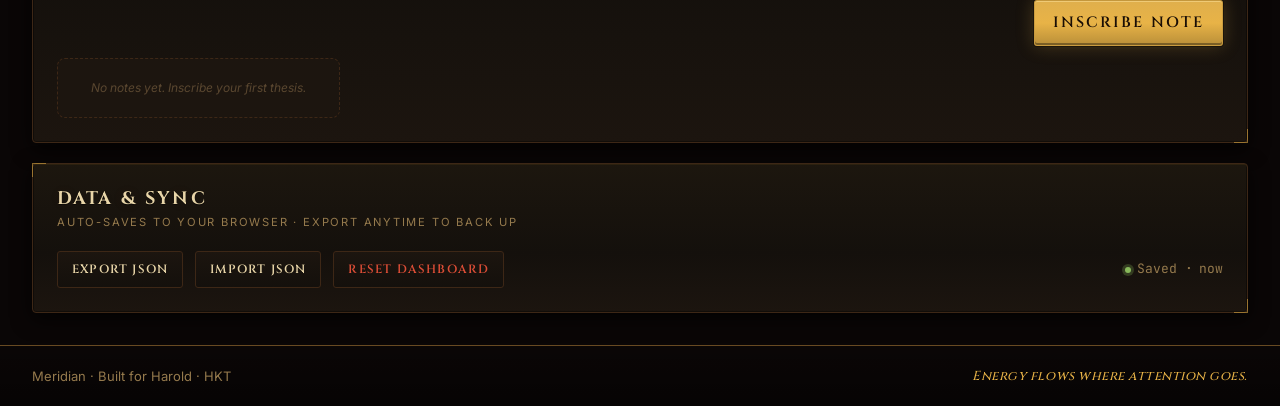
==== commit c9a18ea3: "Add editable peak timeline and Cyberpunk 2077 skin Schedule blocks can be added, edited, deleted, an" ====
--- a/index.html
+++ b/index.html
@@ -6,7 +6,7 @@
   <title>Meridian — Life Command Dashboard</title>
   <link rel="preconnect" href="https://fonts.googleapis.com" />
   <link rel="preconnect" href="https://fonts.gstatic.com" crossorigin />
-  <link href="https://fonts.googleapis.com/css2?family=Cinzel:wght@500;600;700;800&family=Cormorant+Garamond:ital,wght@0,500;0,600;1,500&family=IM+Fell+English:ital@0;1&family=IM+Fell+English+SC&family=Inter:wght@400;500;600;700&family=Italianno&family=JetBrains+Mono:wght@400;500;700&family=Orbitron:wght@500;600;700;900&family=UnifrakturCook:wght@700&display=swap" rel="stylesheet" />
+  <link href="https://fonts.googleapis.com/css2?family=Cinzel:wght@500;600;700;800&family=Cormorant+Garamond:ital,wght@0,500;0,600;1,500&family=IM+Fell+English:ital@0;1&family=IM+Fell+English+SC&family=Inter:wght@400;500;600;700&family=Italianno&family=JetBrains+Mono:wght@400;500;700&family=Orbitron:wght@500;600;700;900&family=Rajdhani:wght@500;600;700&family=UnifrakturCook:wght@700&display=swap" rel="stylesheet" />
   <link rel="stylesheet" href="style.css" />
   <link rel="icon" href="data:image/svg+xml,%3Csvg xmlns='http://www.w3.org/2000/svg' viewBox='0 0 32 32'%3E%3Ccircle cx='16' cy='16' r='14' fill='none' stroke='%23c9a14a' stroke-width='2'/%3E%3Cline x1='16' y1='4' x2='16' y2='28' stroke='%23c9a14a' stroke-width='1.5'/%3E%3Cline x1='4' y1='16' x2='28' y2='16' stroke='%23c9a14a' stroke-width='1.5'/%3E%3Ccircle cx='16' cy='16' r='3' fill='%23c9a14a'/%3E%3C/svg%3E" />
 </head>
@@ -41,6 +41,7 @@
         <button type="button" class="skin-opt" data-skin-opt="dnd" role="radio" aria-checked="false" title="Dungeons & Dragons — adventurer's tome">D&amp;D</button>
         <button type="button" class="skin-opt" data-skin-opt="castlevania" role="radio" aria-checked="false" title="Castlevania — gothic horror">Castlevania</button>
         <button type="button" class="skin-opt" data-skin-opt="eva" role="radio" aria-checked="false" title="Evangelion — NERV terminal, EVA-01 purple &amp; green">EVA</button>
+        <button type="button" class="skin-opt" data-skin-opt="cyberpunk" role="radio" aria-checked="false" title="Cyberpunk 2077 — Night City neon HUD">2077</button>
       </div>
       <button class="icon-btn" data-theme-toggle aria-label="Toggle theme">
         <svg width="18" height="18" viewBox="0 0 24 24" fill="none" stroke="currentColor" stroke-width="2"><path d="M21 12.79A9 9 0 1 1 11.21 3 7 7 0 0 0 21 12.79z" /></svg>
@@ -111,12 +112,17 @@
       <div class="card-head">
         <div>
           <h2 class="card-title">Peak window timeline</h2>
-          <p class="card-sub">Split-focus rhythm · tuned to HK + US market cycles</p>
-        </div>
-        <div class="legend">
-          <span class="lg-item"><span class="lg-dot peak"></span>Peak</span>
-          <span class="lg-item"><span class="lg-dot market"></span>Market</span>
-          <span class="lg-item"><span class="lg-dot rest"></span>Restore</span>
+          <p class="card-sub" id="timelineSub">Split-focus rhythm · tuned to HK + US market cycles</p>
+        </div>
+        <div class="timeline-head-right">
+          <div class="legend">
+            <span class="lg-item"><span class="lg-dot peak"></span>Peak</span>
+            <span class="lg-item"><span class="lg-dot market"></span>Market</span>
+            <span class="lg-item"><span class="lg-dot rest"></span>Restore</span>
+          </div>
+          <div class="timeline-actions">
+            <button type="button" class="btn-ghost" id="schedReset" title="Restore the default HK + US schedule">Reset to default</button>
+          </div>
         </div>
       </div>
 
@@ -127,6 +133,20 @@
       <div class="blocks" id="blocks">
         <!-- Schedule blocks rendered here -->
       </div>
+
+      <p class="sched-hint" id="schedHint"></p>
+      <form class="sched-add" id="schedAdd" autocomplete="off">
+        <input id="schedStart" type="time" step="60" required aria-label="Start time" />
+        <input id="schedEnd" type="time" step="60" required aria-label="End time" />
+        <select id="schedType" aria-label="Block type">
+          <option value="peak">Peak</option>
+          <option value="market">Market</option>
+          <option value="rest" selected>Restore</option>
+        </select>
+        <input id="schedLabel" type="text" placeholder="Label — e.g. Deep work" maxlength="80" required />
+        <input id="schedDesc" type="text" placeholder="Short description (optional)" maxlength="200" />
+        <button type="submit" class="btn-primary">Add block</button>
+      </form>
     </section>
 
     <!-- ============ TASK TRACKS ============ -->
--- a/style.css
+++ b/style.css
@@ -242,6 +242,7 @@
   align-items: center;
   gap: var(--space-3);
   justify-content: flex-end;
+  flex-wrap: wrap;
 }
 
 .market-ticker {
@@ -798,6 +799,90 @@
 .block-tag.market { background: var(--market-bg); color: var(--market-text); }
 .block-tag.rest   { background: var(--rest-bg); color: var(--rest-text); }
 
+.timeline-head-right {
+  display: flex;
+  flex-direction: column;
+  align-items: flex-end;
+  gap: var(--space-2);
+}
+.timeline-actions { display: flex; gap: 8px; flex-wrap: wrap; justify-content: flex-end; }
+.tl-block { cursor: pointer; }
+.block-foot {
+  display: flex;
+  align-items: center;
+  justify-content: space-between;
+  gap: var(--space-2);
+  margin-top: 6px;
+}
+.block-foot .block-tag { margin-top: 0; }
+.block-actions { display: flex; gap: 4px; flex-shrink: 0; }
+.block.editing { grid-column: 1 / -1; }
+.block-edit-form {
+  display: grid;
+  grid-template-columns: 110px 110px 150px 1fr;
+  gap: var(--space-2);
+  align-items: center;
+}
+.block-edit-form input[type="text"] { min-width: 0; }
+.block-edit-actions {
+  grid-column: 1 / -1;
+  display: flex;
+  gap: 8px;
+  flex-wrap: wrap;
+}
+.sched-add {
+  display: grid;
+  grid-template-columns: 110px 110px 130px 1fr 1fr auto;
+  gap: var(--space-2);
+  padding-top: var(--space-4);
+  margin-top: var(--space-4);
+  border-top: 1px dashed var(--divider);
+  align-items: center;
+}
+.sched-hint {
+  font-size: 0.78rem;
+  color: var(--text-faint);
+  font-style: italic;
+  padding: var(--space-3) 0 0;
+  border-left: none;
+}
+.sched-empty {
+  grid-column: 1 / -1;
+  text-align: center;
+  color: var(--text-faint);
+  font-style: italic;
+  font-size: var(--text-sm);
+  padding: var(--space-5);
+  border: 1px dashed var(--divider);
+  border-radius: var(--r-md);
+}
+
+@media (max-width: 900px) {
+  .timeline-head-right { align-items: flex-start; width: 100%; }
+  .block-edit-form,
+  .sched-add {
+    grid-template-columns: 1fr 1fr;
+  }
+  .block-edit-form select,
+  .block-edit-form input[type="text"],
+  .sched-add select,
+  .sched-add input[type="text"],
+  .sched-add .btn-primary {
+    grid-column: 1 / -1;
+  }
+}
+@media (max-width: 700px) {
+  .legend { flex-wrap: wrap; }
+  .block { flex-direction: column; }
+  .block-time {
+    min-width: 0;
+    padding-right: 0;
+    border-right: none;
+    border-bottom: 1px solid var(--divider);
+    padding-bottom: var(--space-2);
+  }
+}
+
 /* ============================================
    TRACKS
    ============================================ */
@@ -2948,8 +3033,8 @@
 
 
 /* ============================================================
-   SKIN SYSTEM — three swappable themes
-   data-skin="diablo" (default, current)  ·  "dnd"  ·  "castlevania"
+   SKIN SYSTEM — swappable themes
+   data-skin="diablo" (default) · "dnd" · "castlevania" · "eva" · "cyberpunk"
    Each skin still has light + dark via [data-theme]
    ============================================================ */
 
@@ -3297,16 +3382,171 @@
   text-shadow: 0 0 12px color-mix(in srgb, var(--primary) 50%, transparent);
 }
 
+/* ---------- Cyberpunk 2077 — Night City HUD ----------
+   Neon cyan / hot magenta / electric yellow on a night-city black.
+   Rajdhani display (CP2077-adjacent) + JetBrains Mono terminal body.
+   Light = corpo plaza daylight. Dark = after-hours Night City. */
+[data-skin="cyberpunk"] {
+  --font-display: 'Rajdhani', 'Orbitron', 'Inter', sans-serif;
+  --font-script:  'Rajdhani', 'Orbitron', 'Inter', sans-serif;
+  --font-mono:    'JetBrains Mono', ui-monospace, 'Courier New', monospace;
+}
+
+[data-skin="cyberpunk"][data-theme="light"],
+[data-skin="cyberpunk"]:not([data-theme="dark"]) {
+  /* Corpo plaza — cool daylight glass, still neon-accented */
+  --bg: #dce6ef;
+  --surface: #eef4f8;
+  --surface-2: #f7fbfd;
+  --surface-offset: #cfdbe6;
+  --border: #7aa0b8;
+  --divider: #b7c9d6;
+
+  --text: #12151c;
+  --text-muted: #3d5568;
+  --text-faint: #6a8294;
+  --text-inverse: #071016;
+
+  --primary: #007a8a;                  /* readable cyan on light */
+  --primary-soft: #c5eef3;
+  --primary-hover: #0099ad;
+  --primary-tint: rgba(0, 122, 138, 0.12);
+
+  --accent: #c2185b;                   /* hot pink */
+  --accent-soft: #f8cfe0;
+
+  --success: #1b8a4a;
+  --success-soft: #cdebd8;
+  --danger:  #c2185b;
+  --danger-soft: #f8cfe0;
+  --warn:    #b88600;                  /* electric yellow, darkened for WCAG */
+  --warn-soft: #f3e7b0;
+  --info:    #007a8a;
+  --info-soft: #c5eef3;
+
+  --peak-bg: #c5eef3;
+  --peak-text: #005f6b;
+  --market-bg: #f8cfe0;
+  --market-text: #8e1043;
+  --rest-bg: #cfdbe6;
+  --rest-text: #3d5568;
+
+  --shadow-sm: 0 1px 2px rgba(10, 30, 44, 0.14);
+  --shadow-md: 0 4px 16px rgba(10, 30, 44, 0.16);
+  --shadow-lg: 0 18px 50px rgba(10, 30, 44, 0.20);
+
+  --glow-top: rgba(0, 122, 138, 0.14);
+  --glow-bottom: rgba(194, 24, 91, 0.10);
+  --noise-image: url("data:image/svg+xml;utf8,<svg xmlns='http://www.w3.org/2000/svg' width='240' height='240'><filter id='n'><feTurbulence baseFrequency='0.8' numOctaves='2' stitchTiles='stitch'/><feColorMatrix values='0 0 0 0 0.05 0 0 0 0 0.55 0 0 0 0 0.65 0 0 0 0.05 0'/></filter><rect width='100%' height='100%' filter='url(%23n)'/></svg>");
+}
+
+[data-skin="cyberpunk"][data-theme="dark"] {
+  /* After-hours Night City — terminal black, neon HUD */
+  --bg: #07070c;
+  --surface: #0e0e16;
+  --surface-2: #16161f;
+  --surface-offset: #0a0a12;
+  --border: #1e4a55;
+  --divider: #162830;
+
+  --text: #d7fbff;
+  --text-muted: #6aa8b4;
+  --text-faint: #3d6a74;
+  --text-inverse: #05050a;
+
+  --primary: #00e5ff;                  /* neon cyan */
+  --primary-soft: #063038;
+  --primary-hover: #5ff6ff;
+  --primary-tint: rgba(0, 229, 255, 0.16);
+
+  --accent: #ff2d95;                   /* hot magenta */
+  --accent-soft: #3a0a22;
+
+  --success: #3dff9a;
+  --success-soft: #0a2a1a;
+  --danger:  #ff2d95;
+  --danger-soft: #3a0a22;
+  --warn:    #fcee0a;                  /* electric yellow */
+  --warn-soft: #3a3404;
+  --info:    #00e5ff;
+  --info-soft: #063038;
+
+  --peak-bg: #063038;
+  --peak-text: #5ff6ff;
+  --market-bg: #3a0a22;
+  --market-text: #ff7ab8;
+  --rest-bg: #0e0e16;
+  --rest-text: #6aa8b4;
+
+  --shadow-sm: 0 1px 2px rgba(0, 0, 0, 0.85);
+  --shadow-md: 0 6px 20px rgba(0, 0, 0, 0.88), 0 0 18px rgba(0, 229, 255, 0.08);
+  --shadow-lg: 0 24px 60px rgba(0, 0, 0, 0.95), 0 0 90px rgba(0, 229, 255, 0.16);
+
+  --glow-top: rgba(0, 229, 255, 0.16);
+  --glow-bottom: rgba(255, 45, 149, 0.12);
+  --noise-image: url("data:image/svg+xml;utf8,<svg xmlns='http://www.w3.org/2000/svg' width='240' height='240'><filter id='n'><feTurbulence baseFrequency='0.9' numOctaves='2' stitchTiles='stitch'/><feColorMatrix values='0 0 0 0 0.05 0 0 0 0 0.55 0 0 0 0 0.70 0 0 0 0.07 0'/></filter><rect width='100%' height='100%' filter='url(%23n)'/></svg>");
+}
+
+/* Cyberpunk HUD flair — scanline grid + cyan/magenta edge */
+[data-skin="cyberpunk"] .card {
+  position: relative;
+  background-image:
+    linear-gradient(var(--surface), var(--surface)),
+    linear-gradient(color-mix(in srgb, var(--primary) 9%, transparent) 1px, transparent 1px),
+    linear-gradient(90deg, color-mix(in srgb, var(--primary) 9%, transparent) 1px, transparent 1px);
+  background-size: 100% 100%, 28px 28px, 28px 28px;
+  box-shadow: var(--shadow-md), inset 0 0 0 1px color-mix(in srgb, var(--primary) 14%, transparent);
+}
+[data-skin="cyberpunk"] .card::before {
+  content: "";
+  position: absolute;
+  top: 0;
+  left: 0;
+  right: 0;
+  height: 2px;
+  background: linear-gradient(90deg, var(--primary) 0%, var(--accent) 55%, var(--warn) 100%);
+  opacity: 0.75;
+  pointer-events: none;
+}
+[data-skin="cyberpunk"] h1,
+[data-skin="cyberpunk"] h2,
+[data-skin="cyberpunk"] h3,
+[data-skin="cyberpunk"] .card-title,
+[data-skin="cyberpunk"] .brand-title {
+  letter-spacing: 0.14em;
+  text-transform: uppercase;
+  font-weight: 700;
+}
+[data-skin="cyberpunk"] .clock {
+  color: var(--primary);
+  text-shadow: 0 0 14px color-mix(in srgb, var(--primary) 55%, transparent);
+}
+[data-skin="cyberpunk"][data-theme="dark"] .brand-title,
+[data-skin="cyberpunk"][data-theme="dark"] .card-title {
+  text-shadow: 0 0 14px color-mix(in srgb, var(--primary) 40%, transparent);
+}
+[data-skin="cyberpunk"] .tl-now {
+  background: var(--accent);
+  box-shadow: 0 0 10px var(--accent);
+}
+[data-skin="cyberpunk"] .tl-now::before {
+  background: var(--warn);
+  box-shadow: 0 0 8px var(--warn);
+}
+
 /* Skin picker UI — segmented control in topbar */
 .skin-picker {
   display: inline-flex;
   align-items: stretch;
+  flex-wrap: wrap;
+  justify-content: flex-end;
   gap: 0;
   border: 1px solid var(--border);
   border-radius: var(--r-sm);
   background: var(--surface);
   padding: 2px;
   box-shadow: var(--shadow-sm);
+  max-width: min(100%, 460px);
 }
 .skin-picker .skin-opt {
   font-family: var(--font-display);
@@ -3331,7 +3571,8 @@
   box-shadow: inset 0 1px 0 rgba(255, 255, 255, 0.18), 0 0 14px var(--primary-tint);
 }
 
-@media (max-width: 900px) {
+@media (max-width: 1100px) {
+  .skin-picker { max-width: 280px; }
   .skin-picker .skin-opt {
     padding: 5px 7px;
     font-size: 0.65rem;
@@ -3925,6 +4166,9 @@
 }
 [data-skin="eva"] .skin-banner {
   background-image: url(assets/banners/eva.webp);
+}
+[data-skin="cyberpunk"] .skin-banner {
+  background-image: url(assets/banners/cyberpunk.webp);
 }
 
 /* Compact banner on small screens */
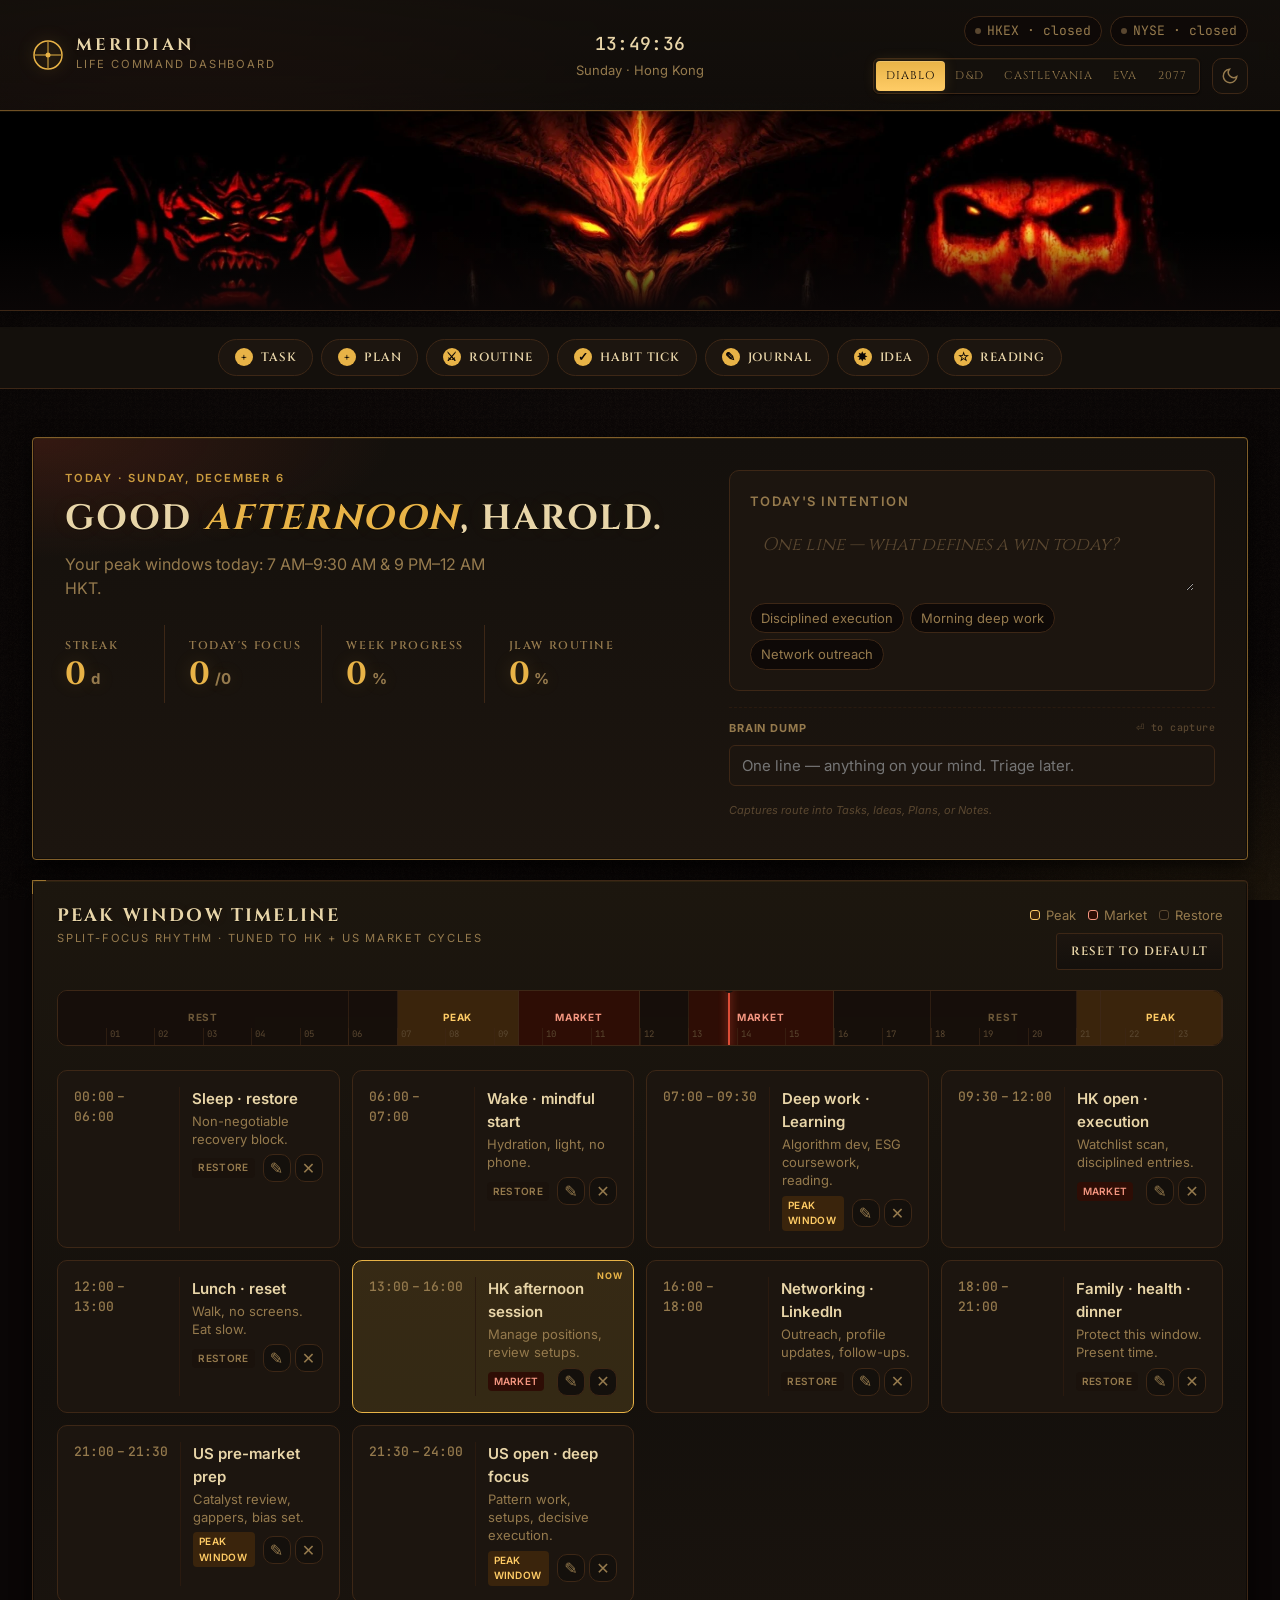
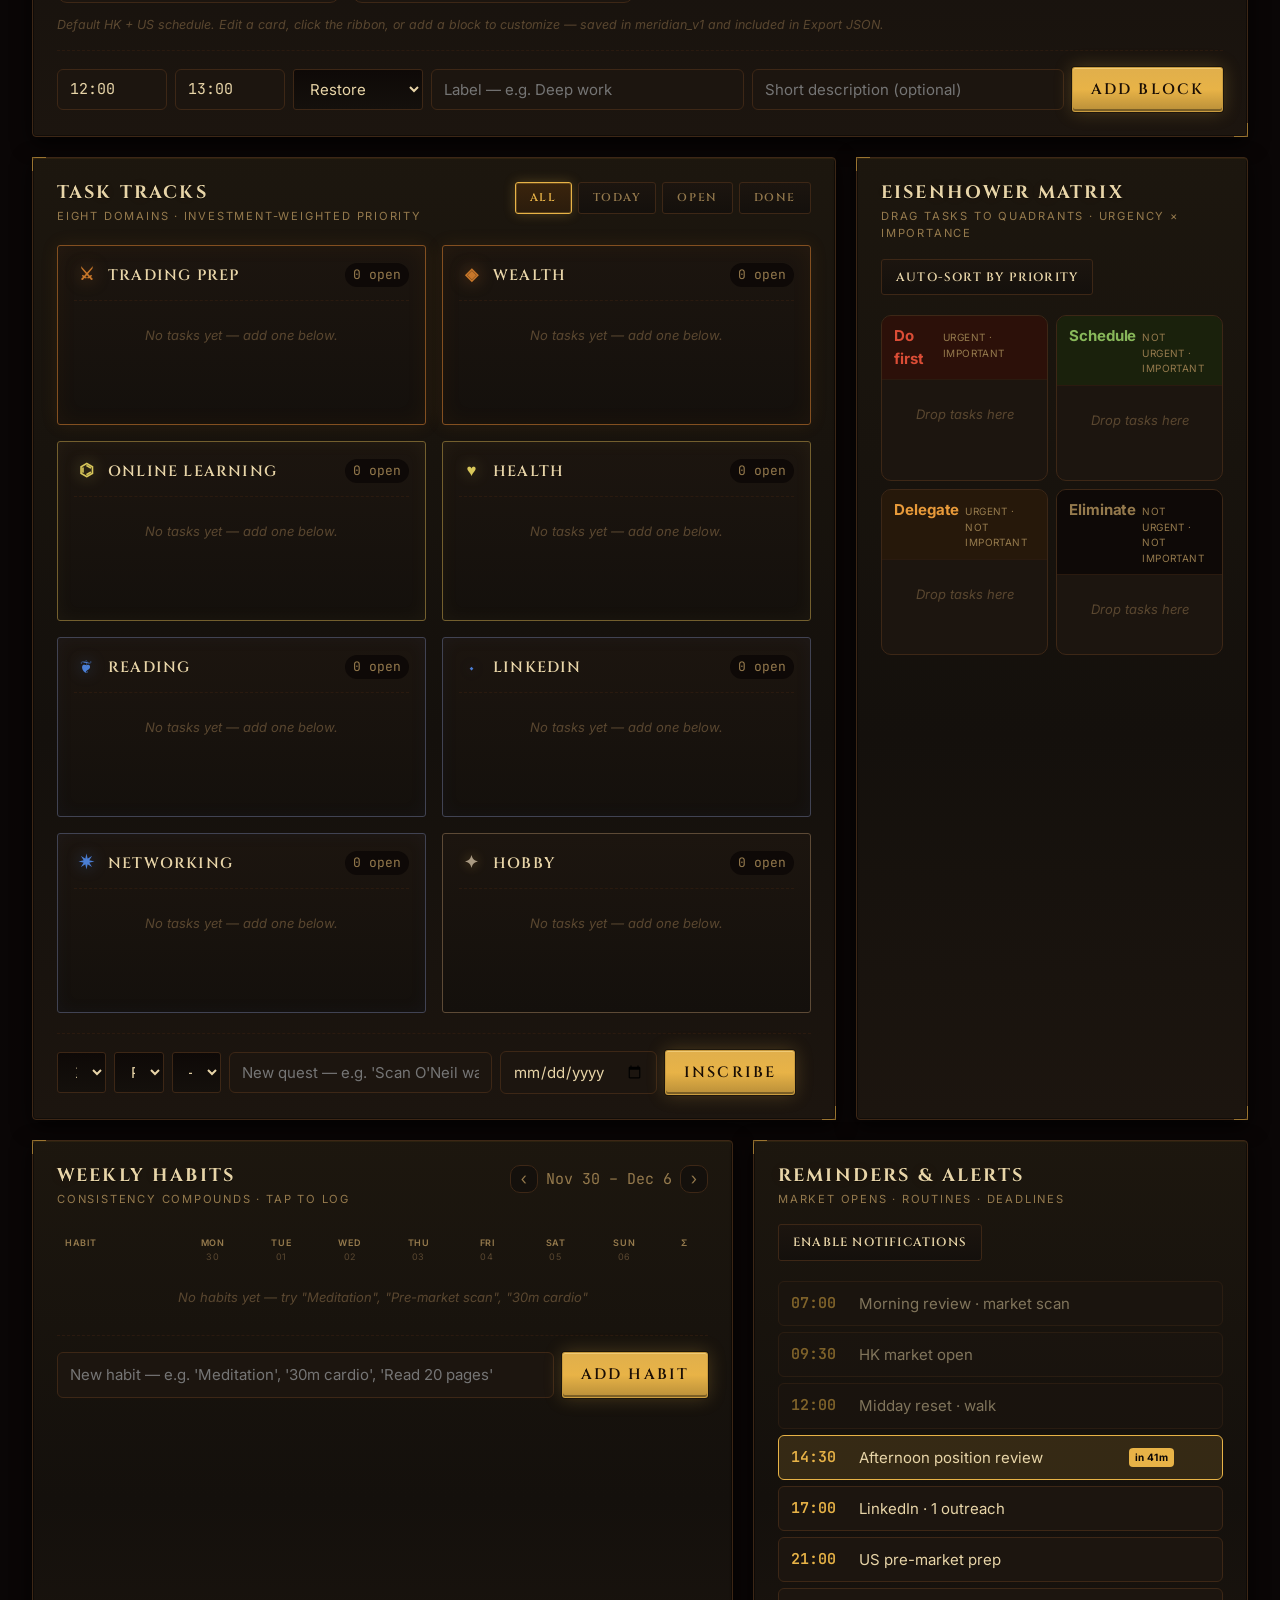
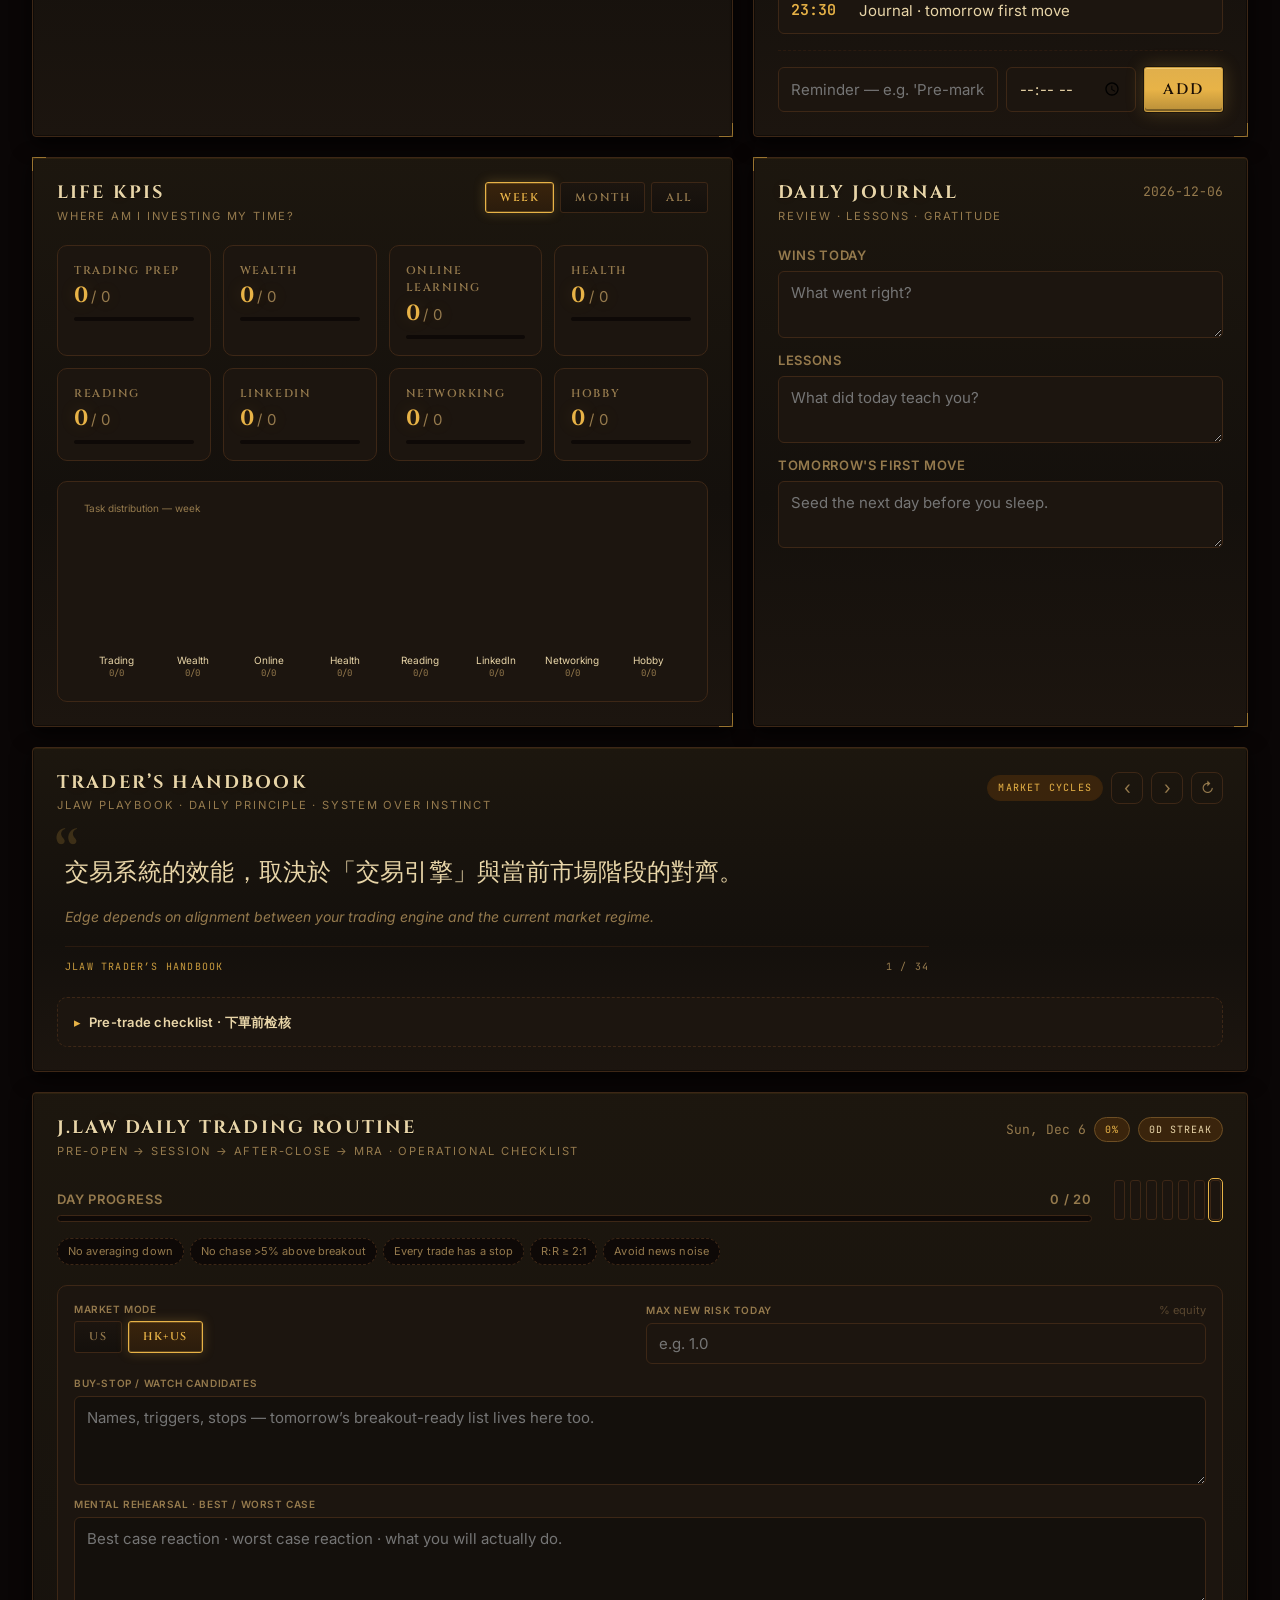
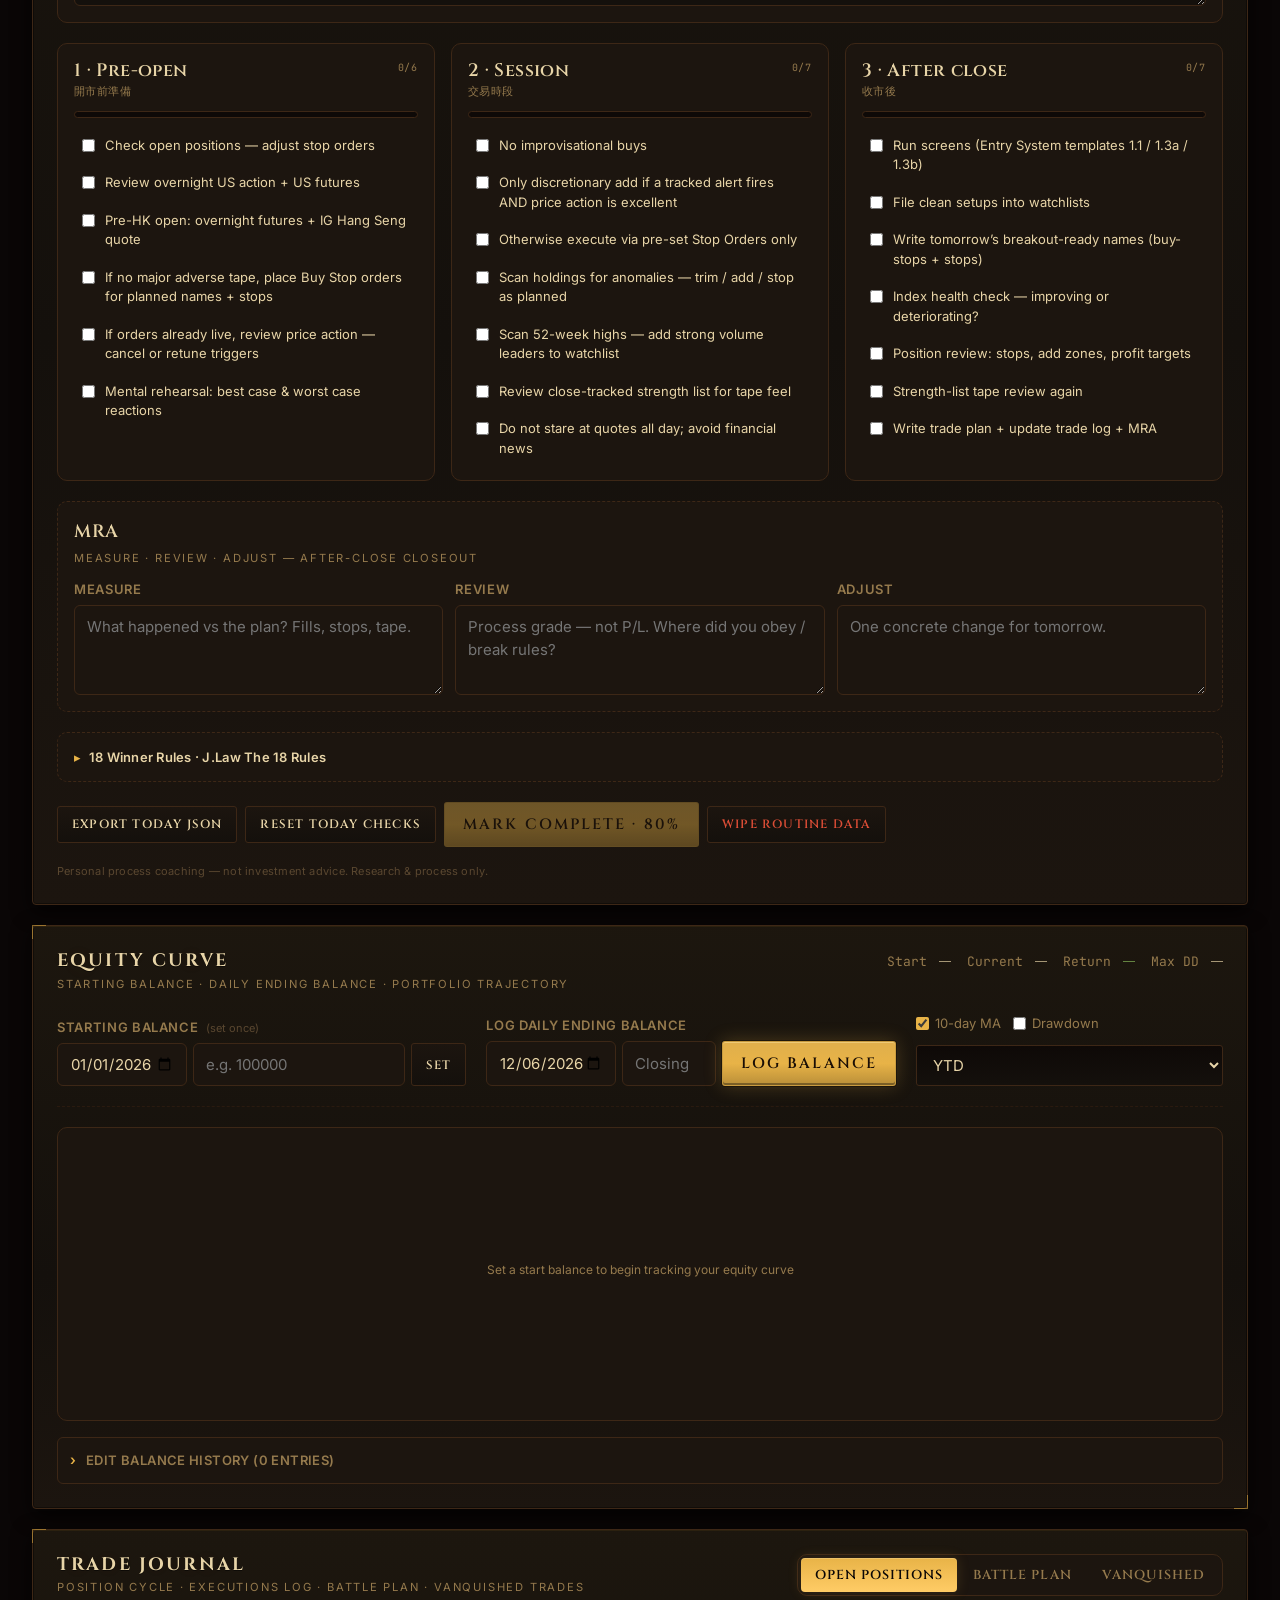
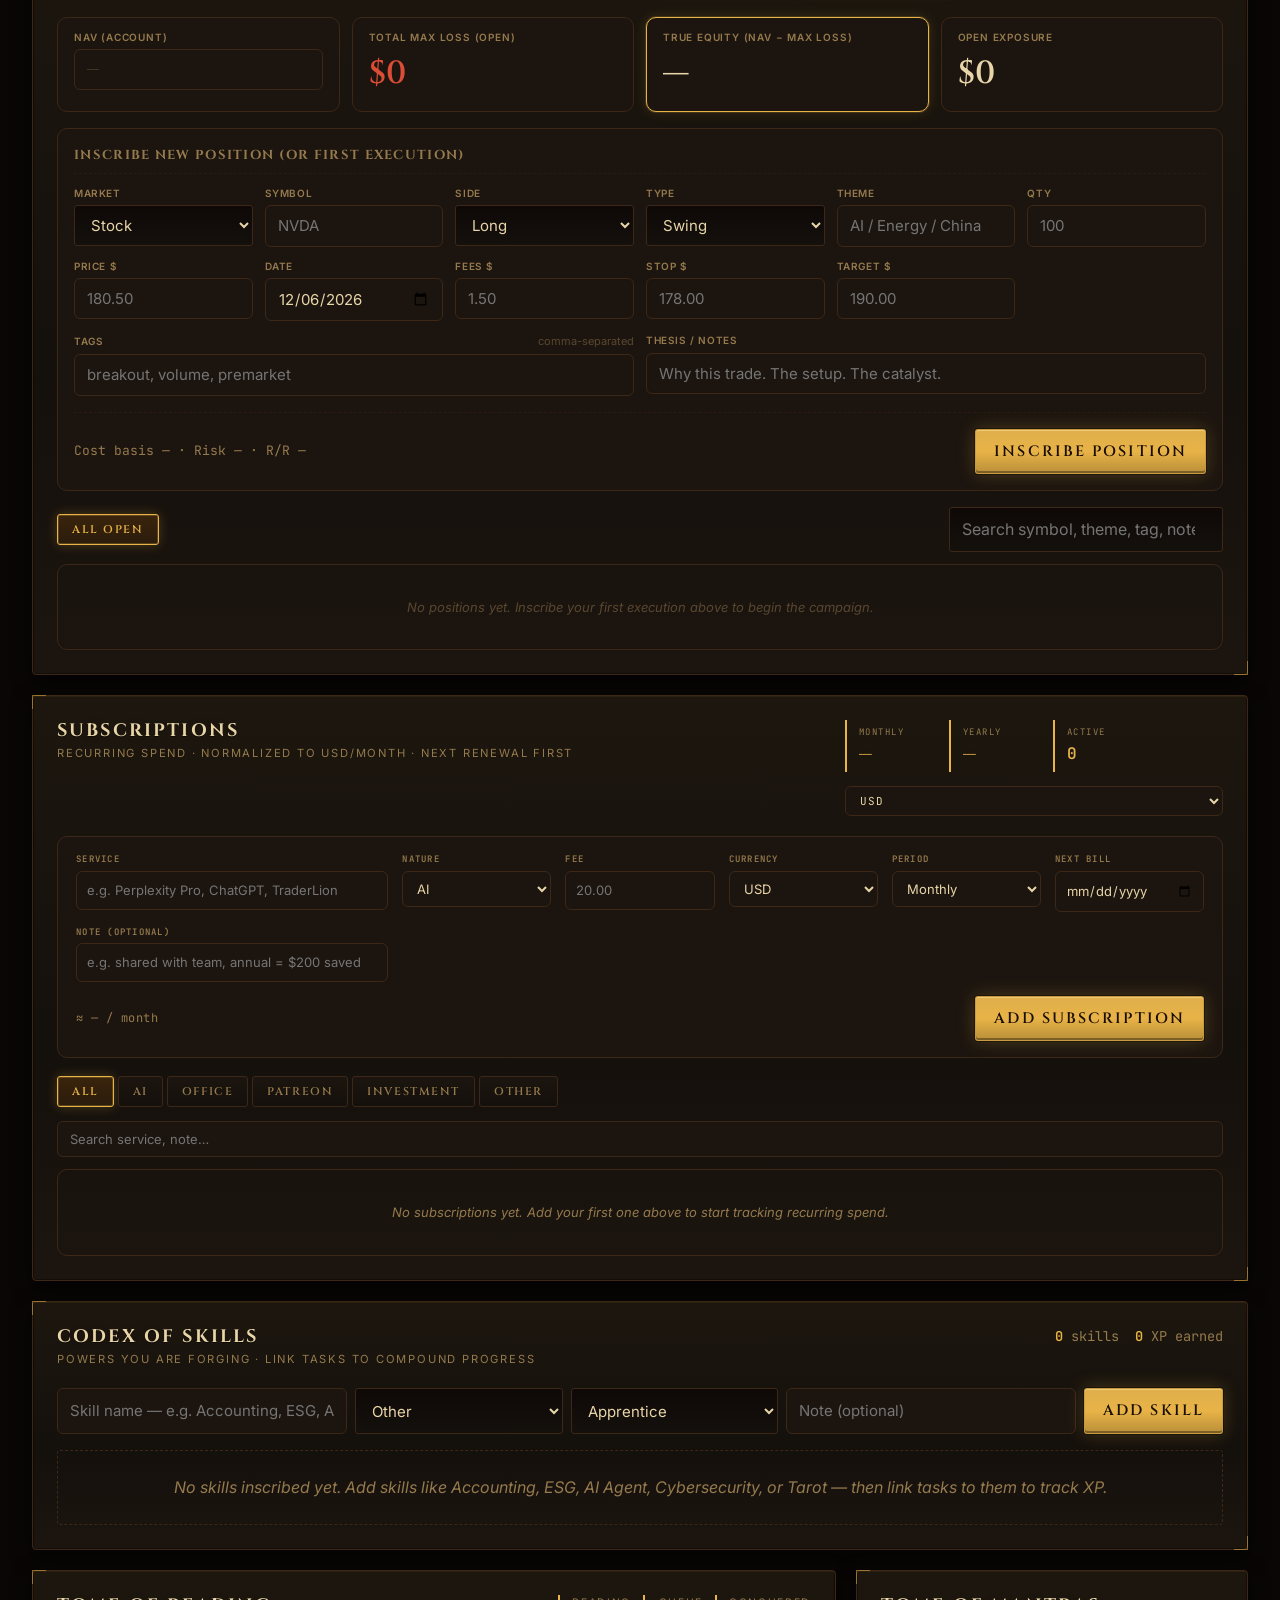
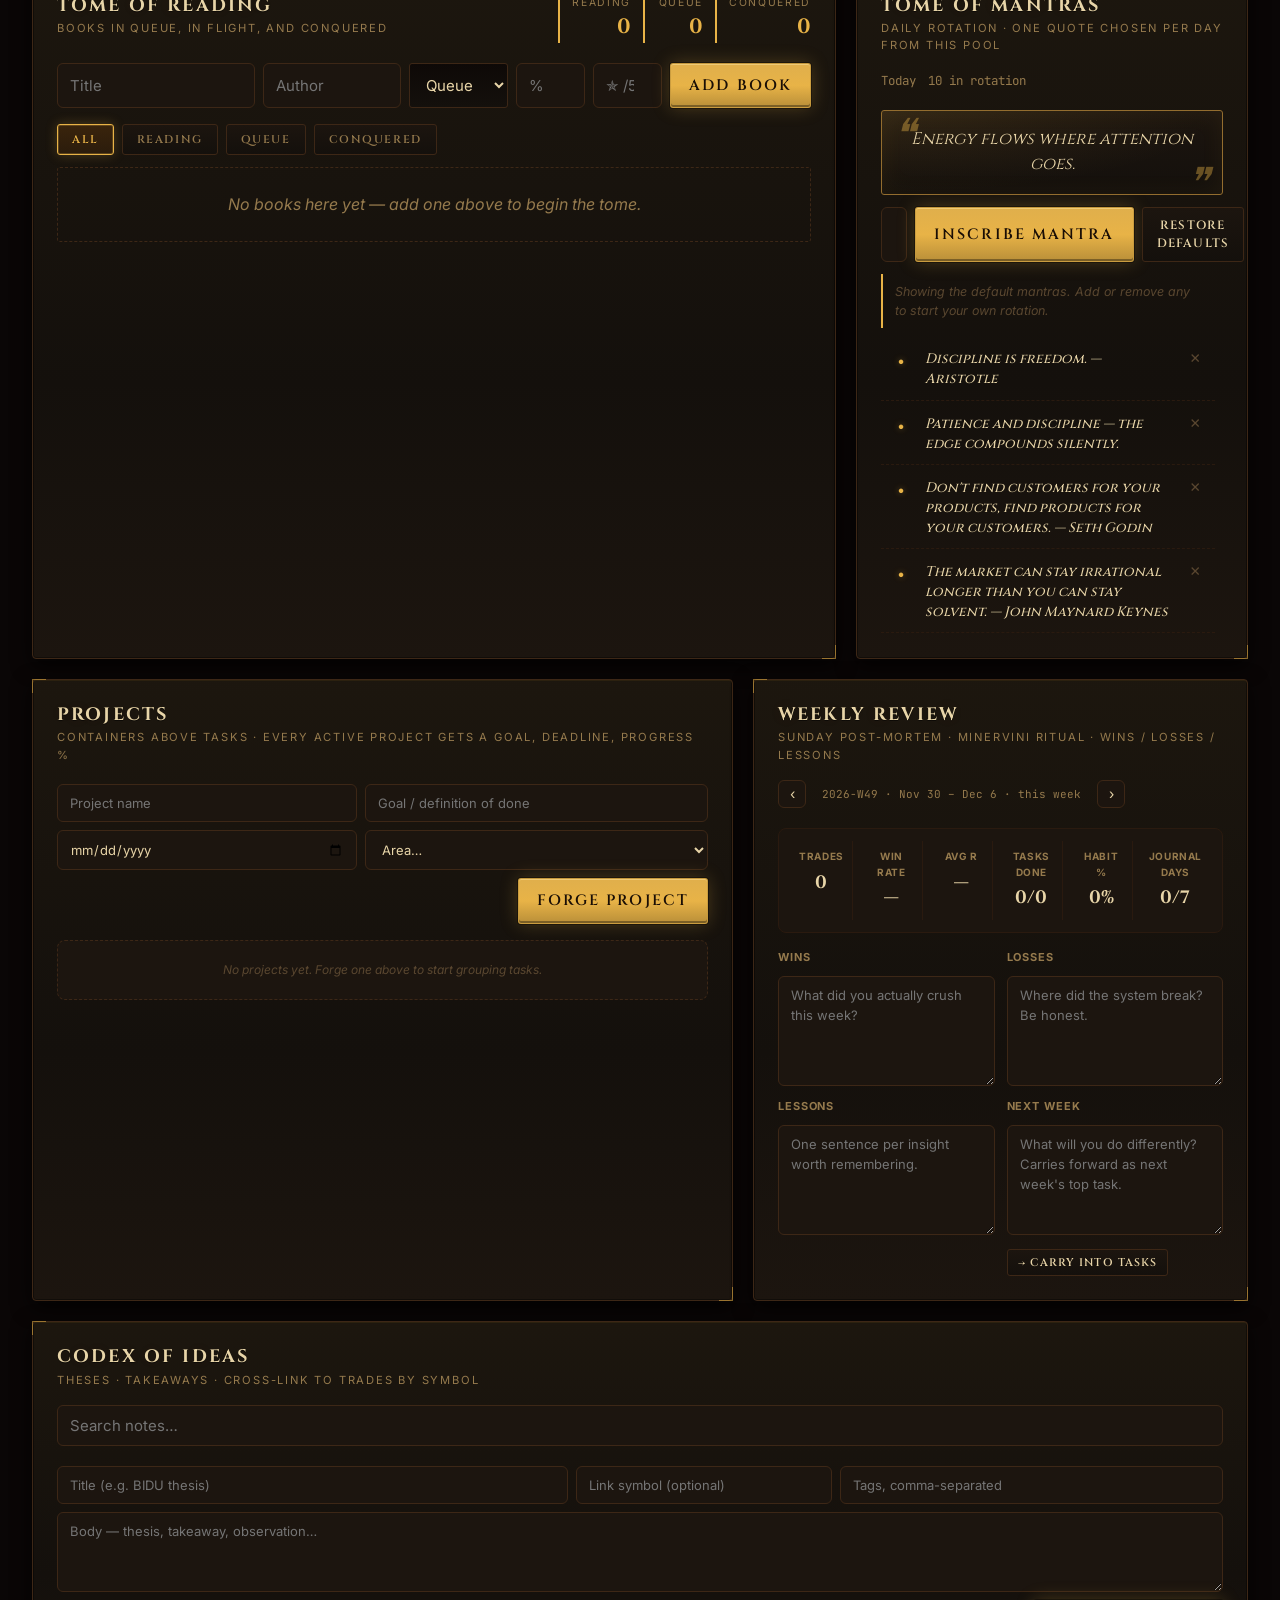
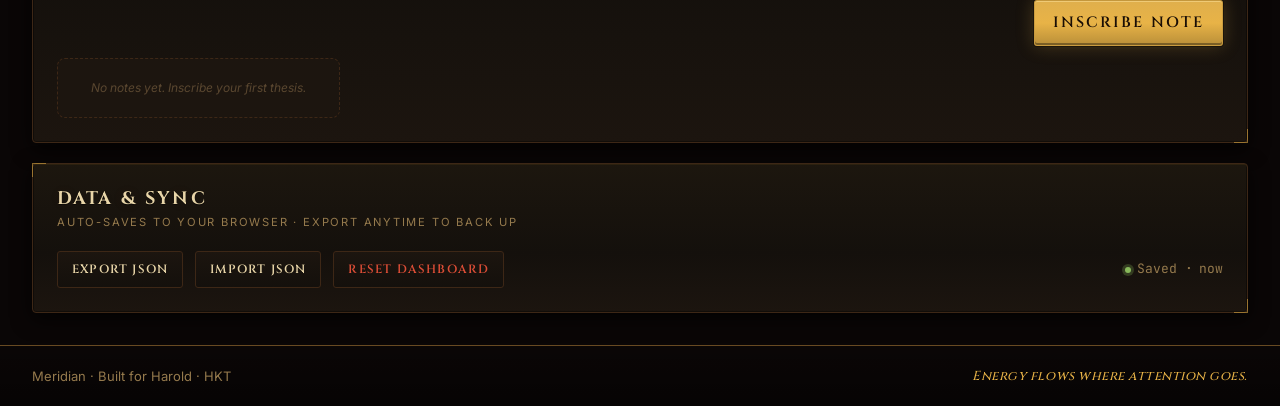
==== commit 429ddd7b: "Use HH:MM text fields for schedule start and end Native time pickers dropped hours and could not rep" ====
--- a/index.html
+++ b/index.html
@@ -136,8 +136,8 @@
 
       <p class="sched-hint" id="schedHint"></p>
       <form class="sched-add" id="schedAdd" autocomplete="off">
-        <input id="schedStart" type="time" step="60" required aria-label="Start time" />
-        <input id="schedEnd" type="time" step="60" required aria-label="End time" />
+        <input id="schedStart" type="text" inputmode="numeric" placeholder="Start HH:MM" maxlength="5" required aria-label="Start time (HH:MM)" title="Start time as HH:MM, e.g. 07:00" />
+        <input id="schedEnd" type="text" inputmode="numeric" placeholder="End HH:MM" maxlength="5" required aria-label="End time (HH:MM)" title="End time as HH:MM. Use 24:00 for midnight." />
         <select id="schedType" aria-label="Block type">
           <option value="peak">Peak</option>
           <option value="market">Market</option>
--- a/style.css
+++ b/style.css
@@ -824,6 +824,13 @@
   align-items: center;
 }
 .block-edit-form input[type="text"] { min-width: 0; }
+.sched-add input[type="text"] { min-width: 0; font-variant-numeric: tabular-nums; }
+.block-edit-form input[placeholder="HH:MM"],
+.sched-add #schedStart,
+.sched-add #schedEnd {
+  font-family: var(--font-mono);
+  font-size: var(--text-sm);
+}
 .block-edit-actions {
   grid-column: 1 / -1;
   display: flex;
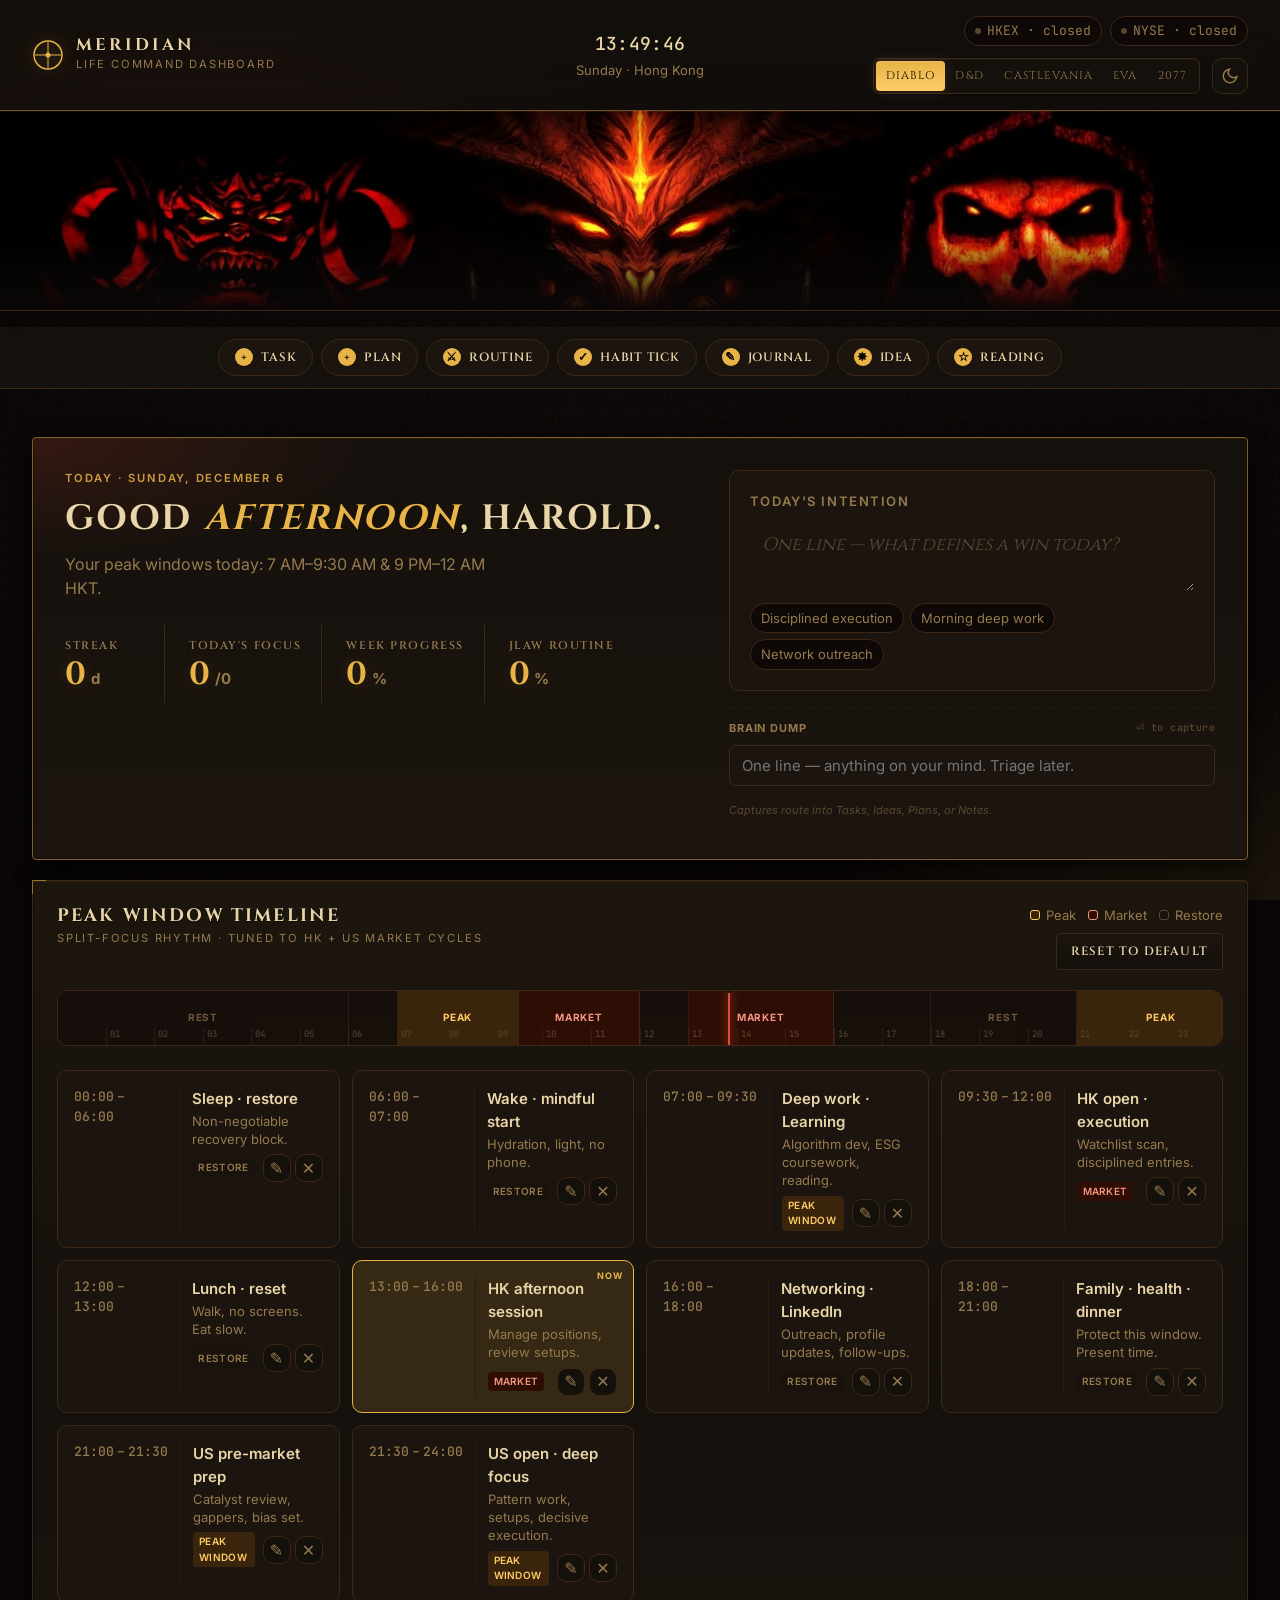
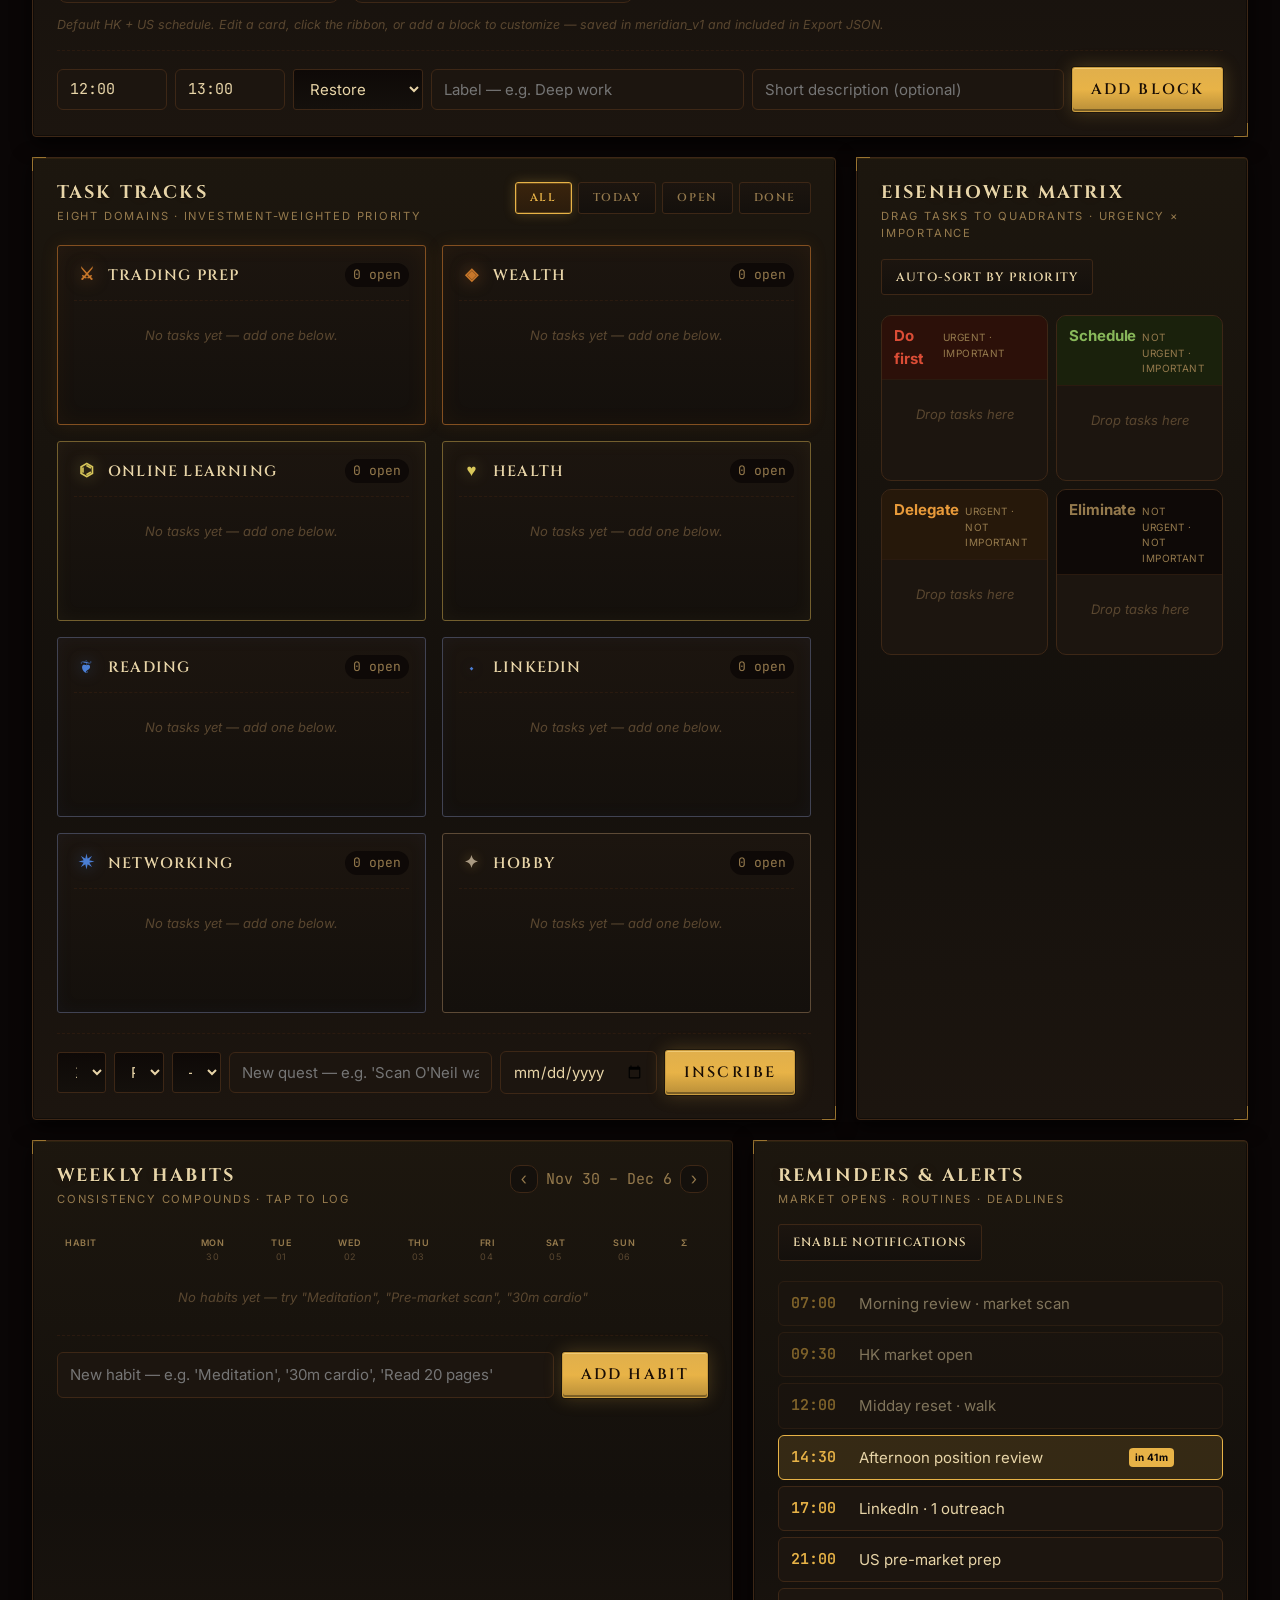
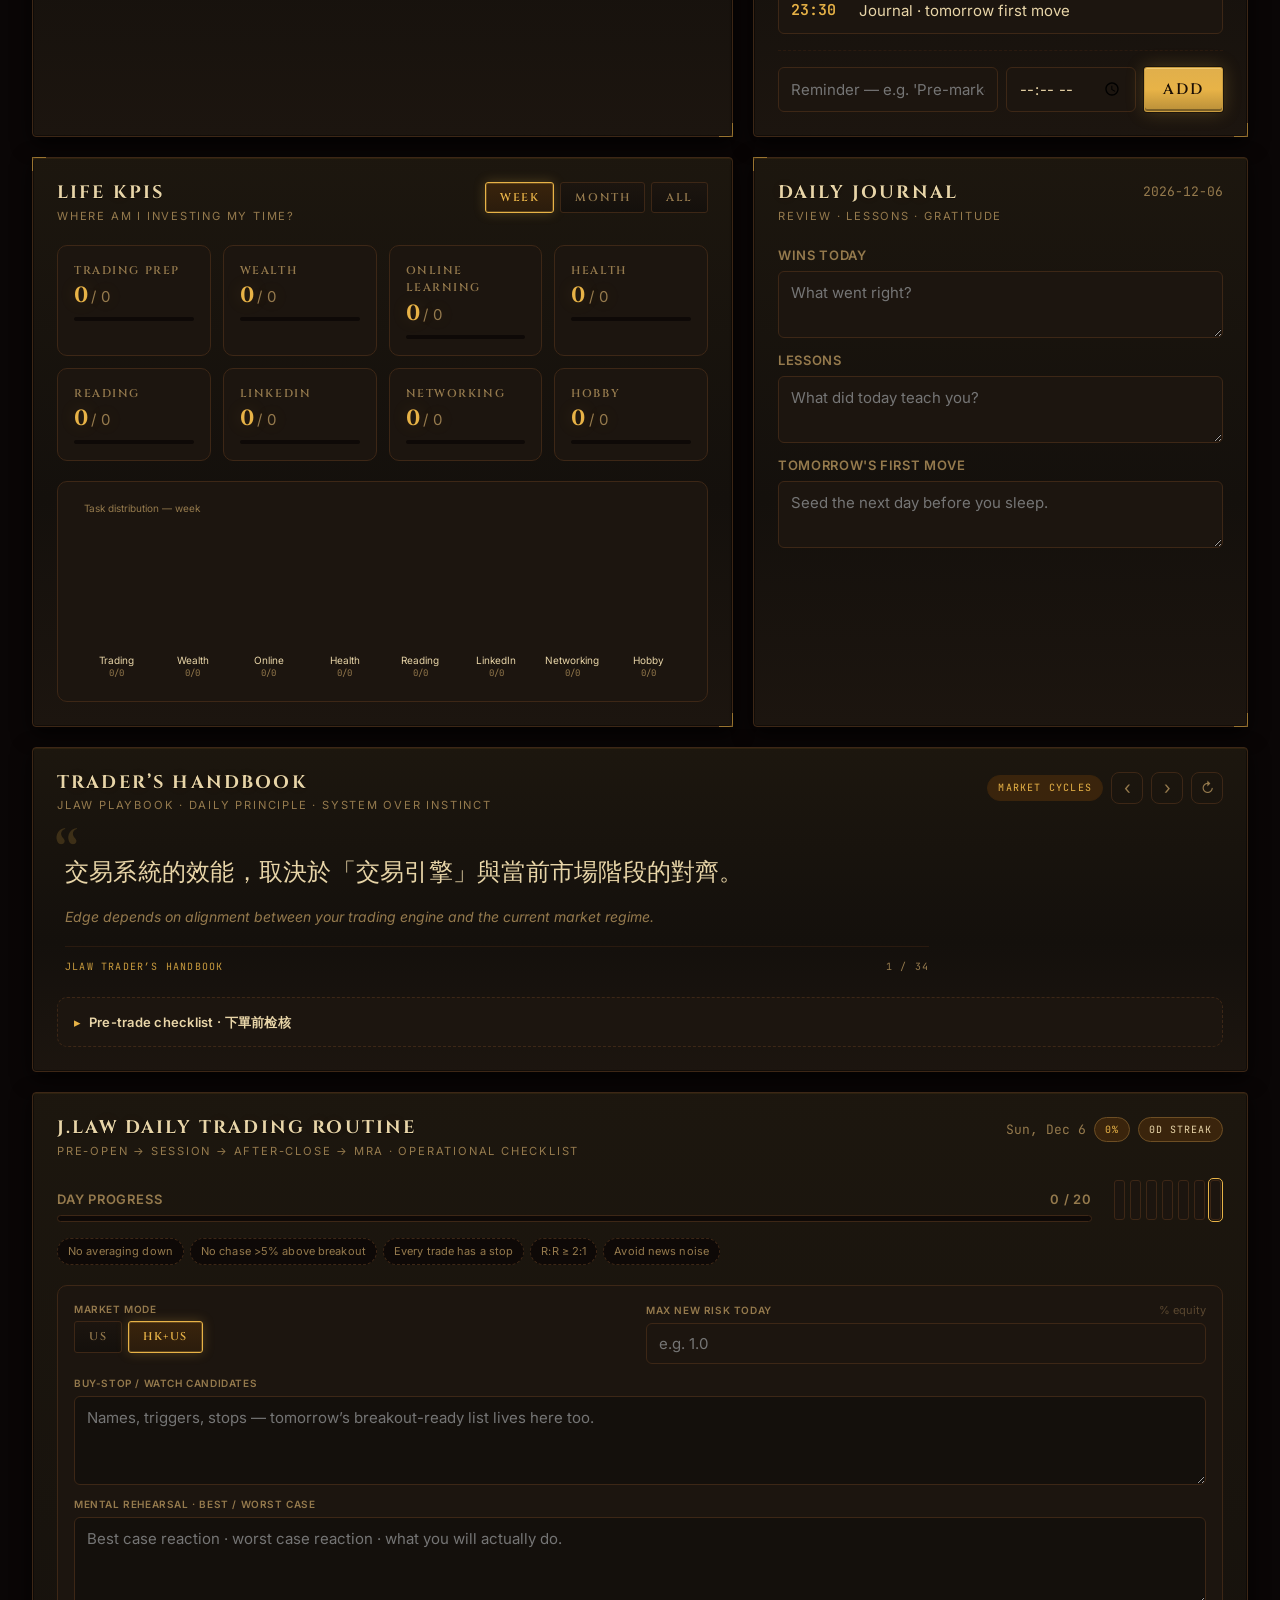
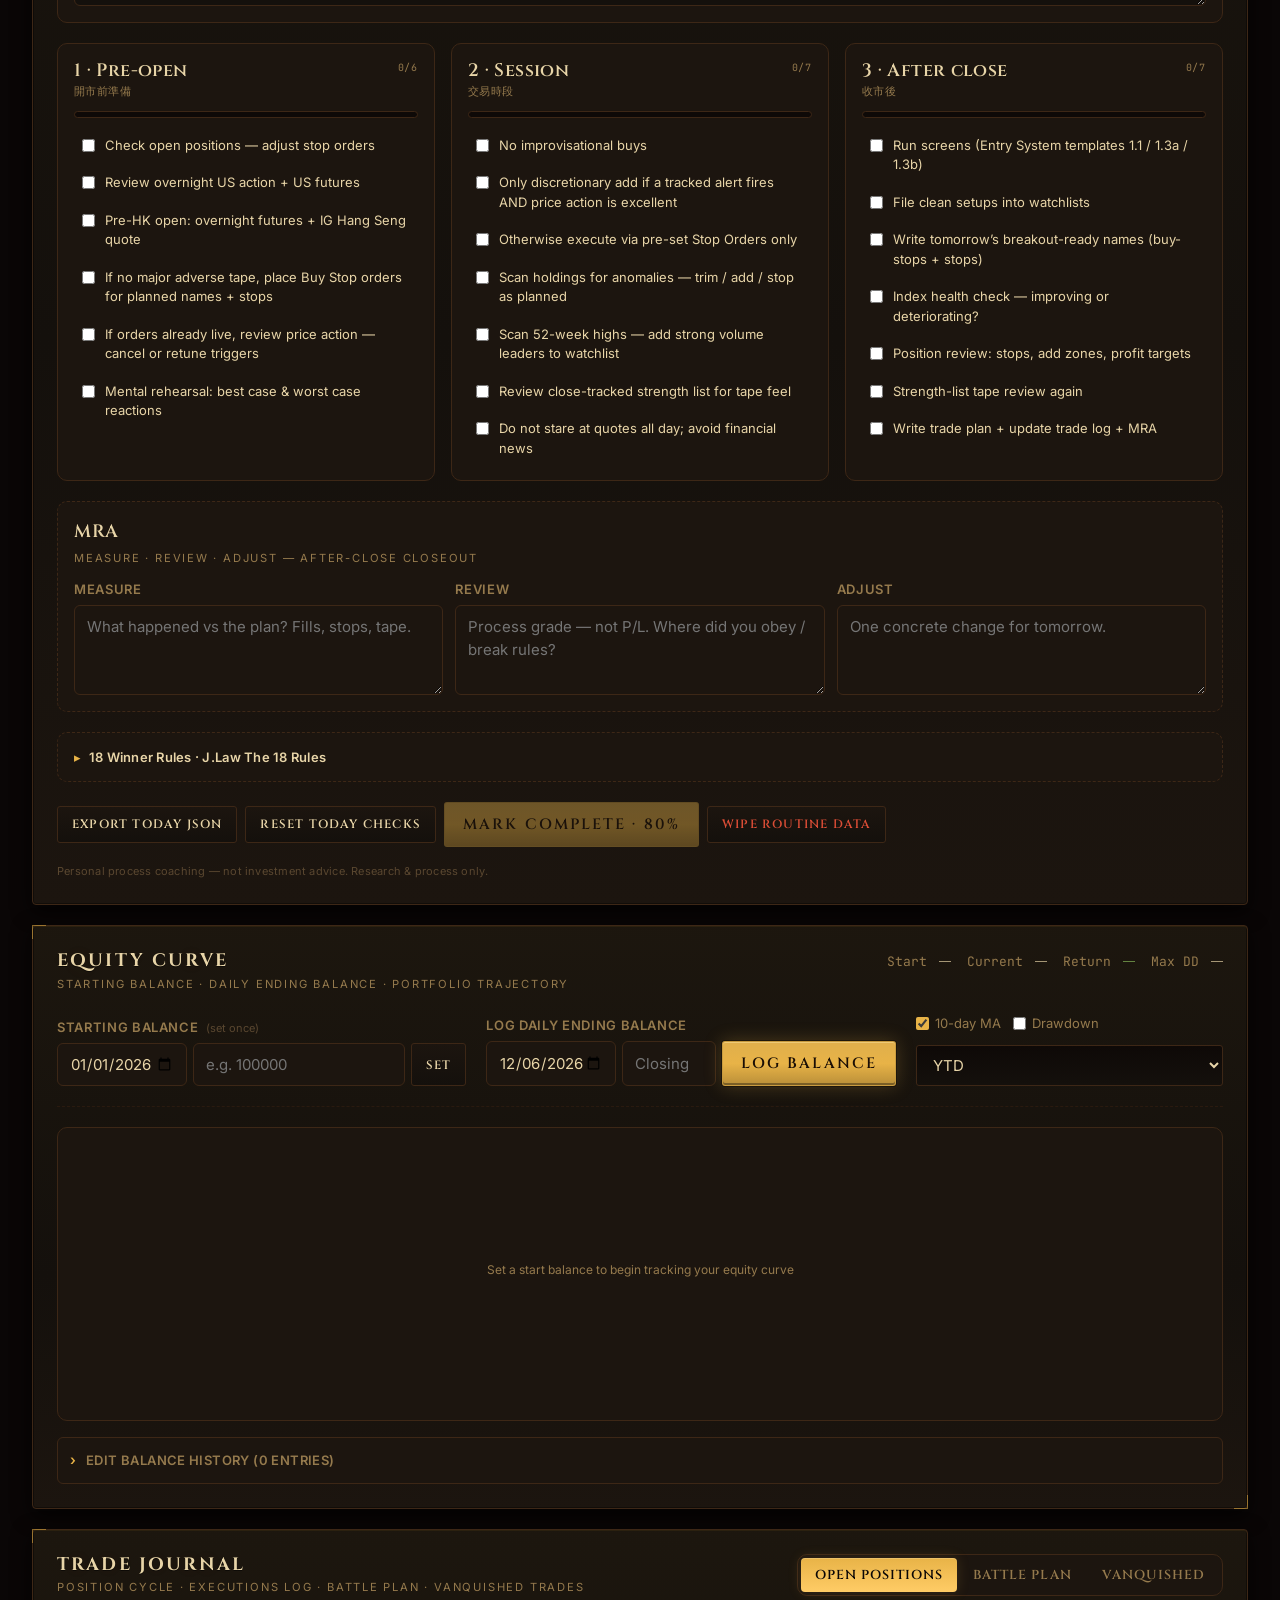
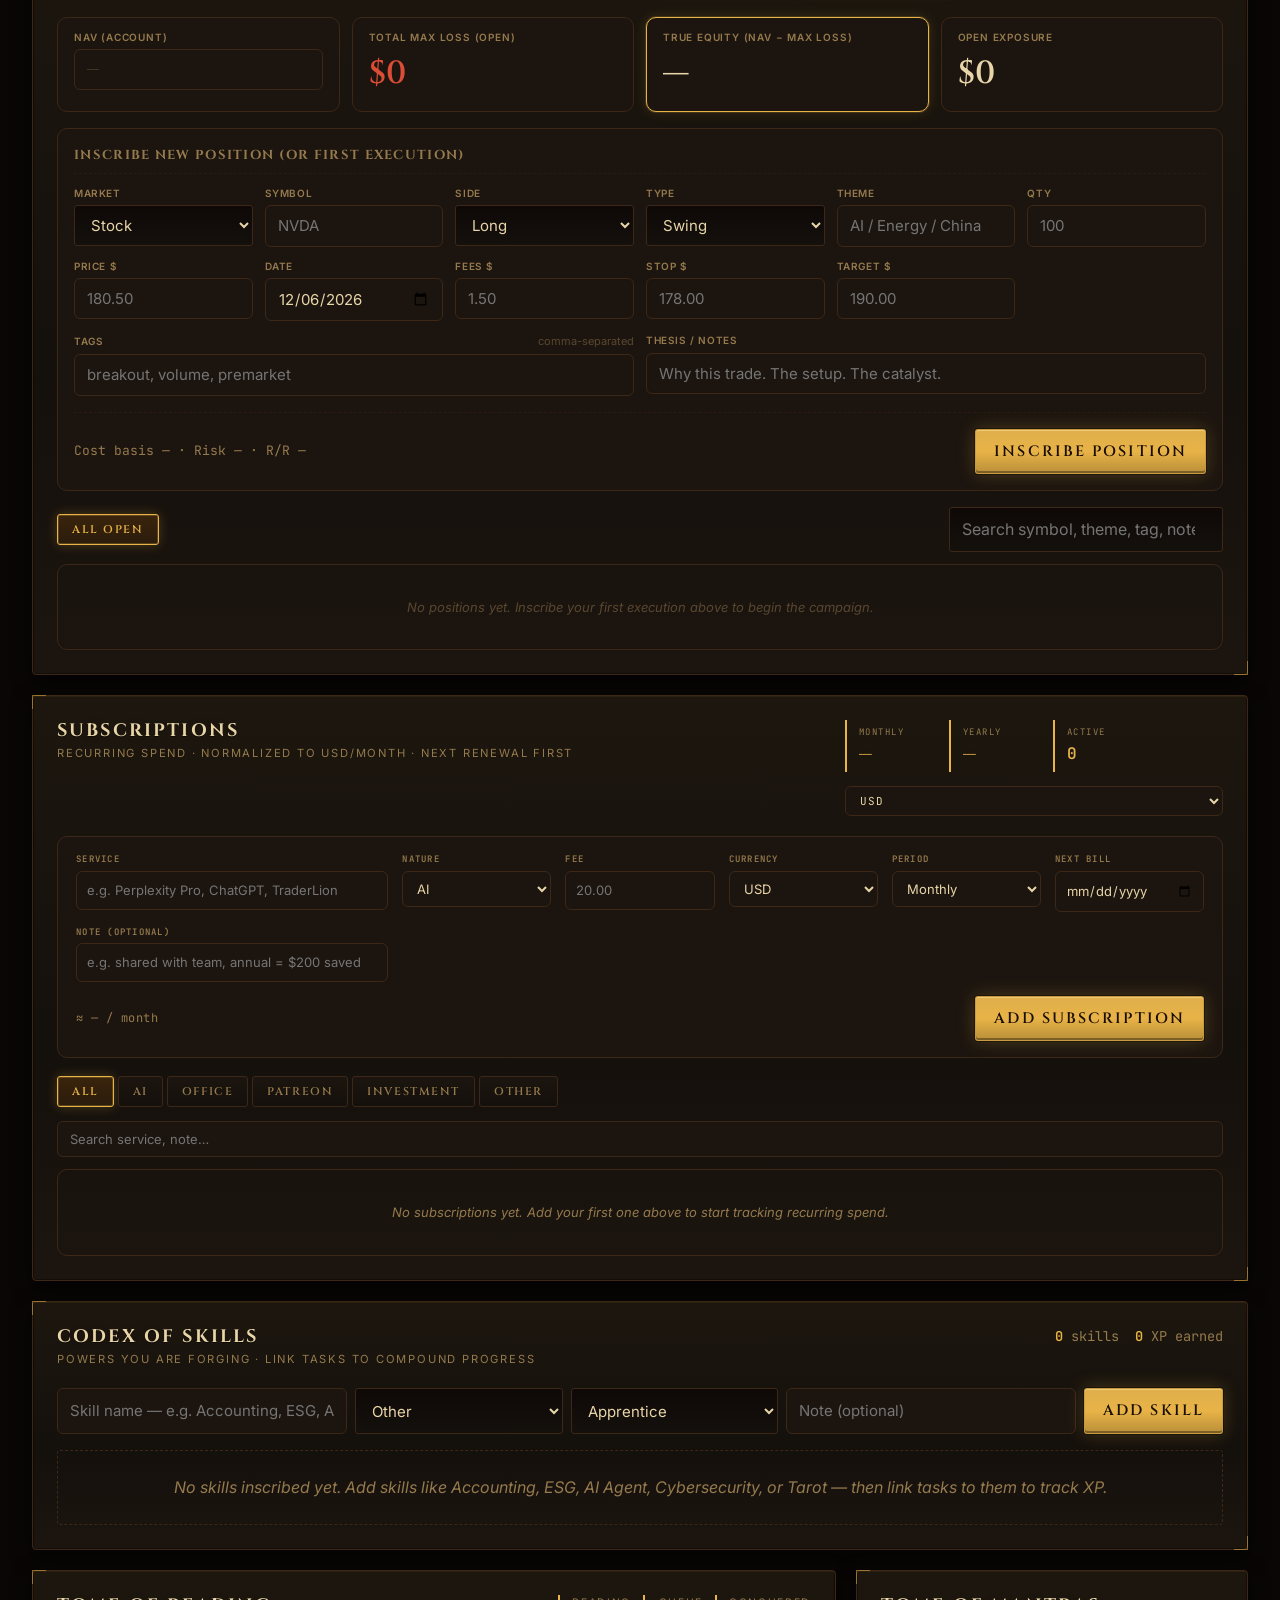
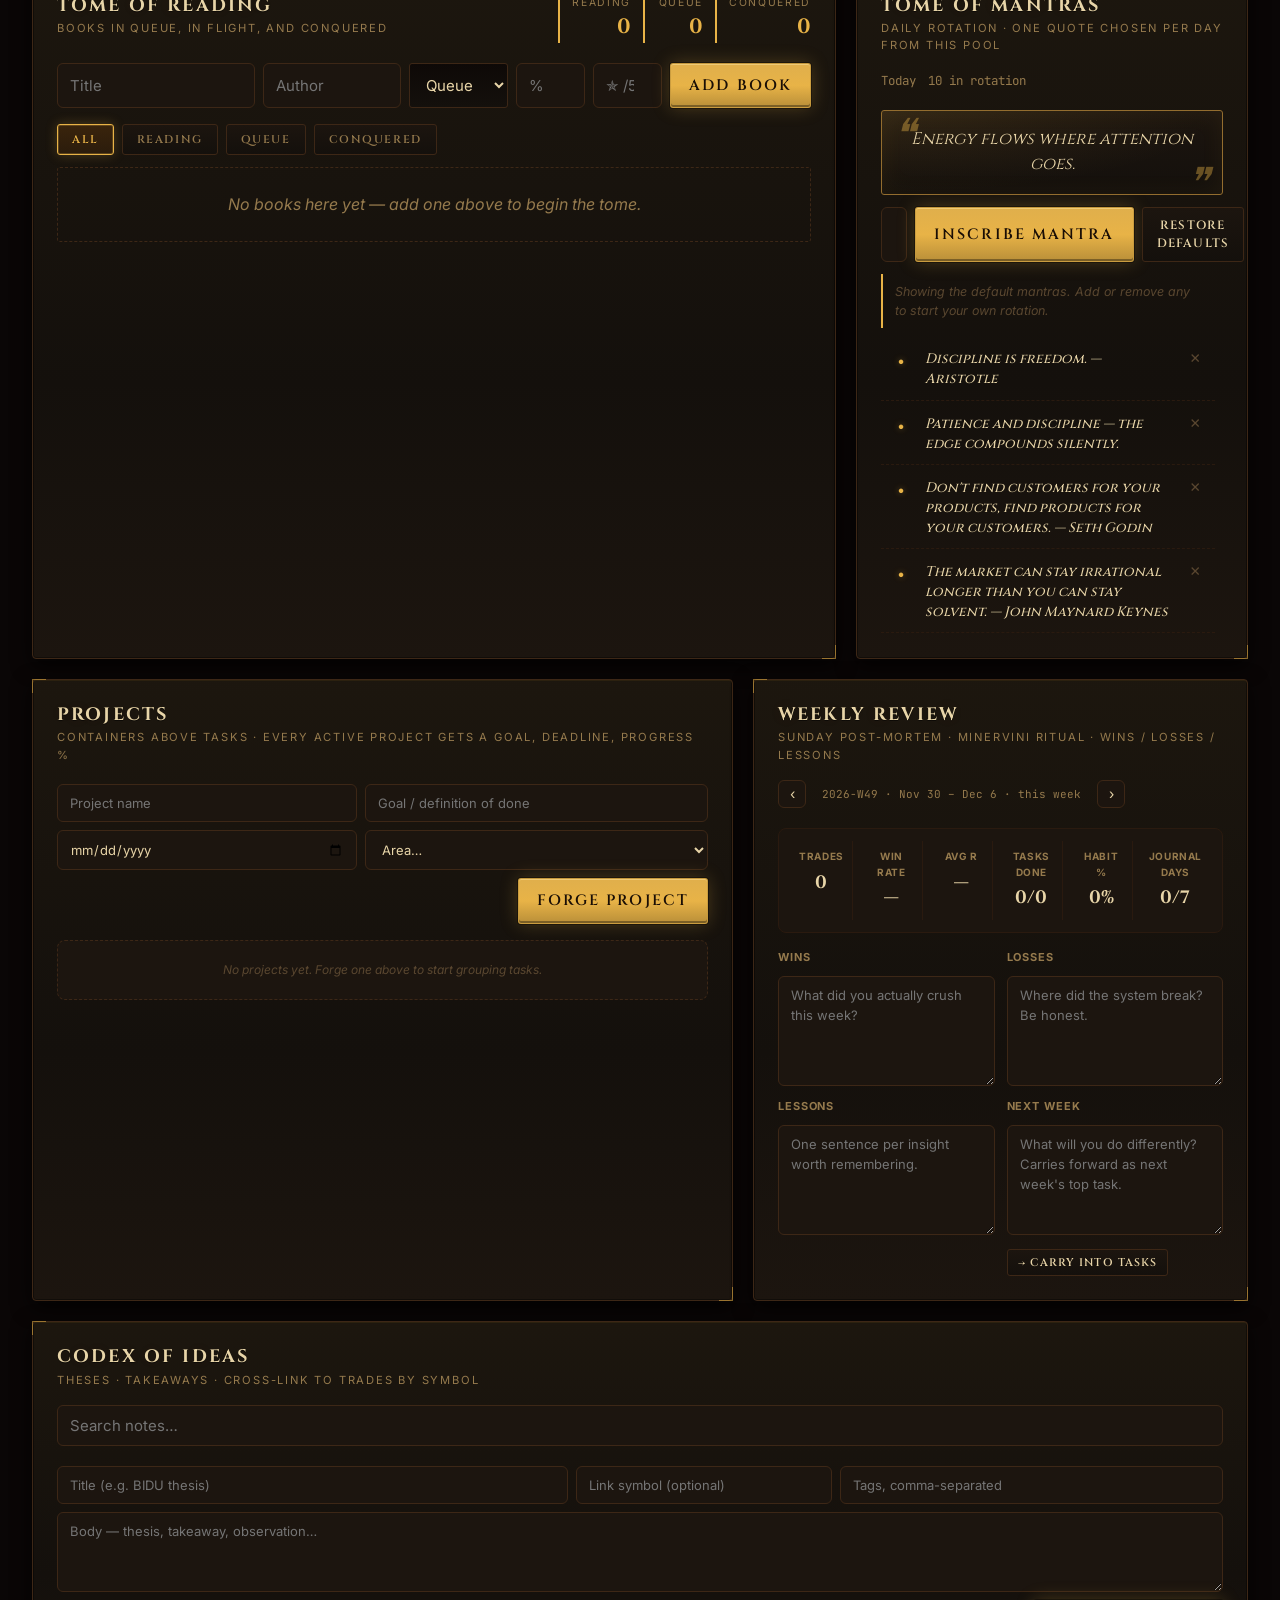
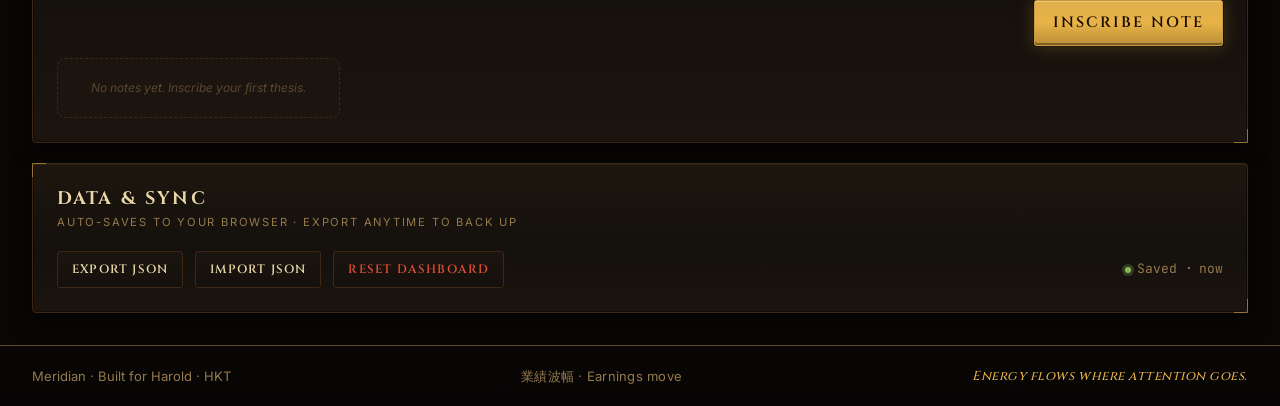
==== commit f8b69f70: "feat(options): add earnings ATM straddle move calculator Standalone Traditional Chinese page for C泰龍" ====
--- a/index.html
+++ b/index.html
@@ -974,6 +974,7 @@
 
   <footer class="footer">
     <span>Meridian · Built for Harold · HKT</span>
+    <a class="footer-tool" href="earnings-move.html">業績波幅 · Earnings move</a>
     <span class="footer-quote" id="footerQuote">—</span>
   </footer>
 
--- a/style.css
+++ b/style.css
@@ -1680,6 +1680,12 @@
   max-width: 600px;
   text-align: right;
 }
+.footer-tool {
+  color: var(--text-muted);
+  text-decoration: none;
+  letter-spacing: 0.02em;
+}
+.footer-tool:hover { color: var(--primary); }
 
 /* Scrollbar styling */
 ::-webkit-scrollbar { width: 8px; height: 8px; }
@@ -2264,9 +2270,12 @@
   gap: 14px;
   margin-bottom: 14px;
 }
-.subs-form .field { display: flex; flex-direction: column; gap: 4px; }
-.subs-form .field-wide { grid-column: span 2; }
-.subs-form label {
+.subs-form .field,
+.subs-edit-form .field { display: flex; flex-direction: column; gap: 4px; }
+.subs-form .field-wide,
+.subs-edit-form .field-wide { grid-column: span 2; }
+.subs-form label,
+.subs-edit-form label {
   font-family: var(--font-mono, "JetBrains Mono", monospace);
   font-size: 9px;
   letter-spacing: 0.14em;
@@ -2274,7 +2283,9 @@
   color: var(--text-muted);
 }
 .subs-form input,
-.subs-form select {
+.subs-form select,
+.subs-edit-form input,
+.subs-edit-form select {
   padding: 8px 10px;
   background: var(--surface-1);
   border: 1px solid var(--border);
@@ -2284,7 +2295,9 @@
   font-family: var(--font-body);
 }
 .subs-form input:focus,
-.subs-form select:focus {
+.subs-form select:focus,
+.subs-edit-form input:focus,
+.subs-edit-form select:focus {
   outline: none;
   border-color: var(--primary);
 }
@@ -2330,13 +2343,20 @@
 }
 .subs-row, .subs-table-head {
   display: grid;
-  grid-template-columns: 1.6fr 110px 130px 100px 130px 130px 30px;
+  grid-template-columns: 1.6fr 110px 130px 100px 130px 130px 56px;
   gap: var(--space-3, 12px);
   padding: 10px 14px;
   align-items: center;
   font-size: 13px;
   border-bottom: 1px solid var(--divider);
 }
+.subs-row.editing {
+  display: block;
+  background: var(--surface-2, rgba(0,0,0,0.03));
+}
+.subs-row.editing:hover { background: var(--surface-2, rgba(0,0,0,0.03)); }
+.subs-edit-form { margin: 0; }
+.subs-edit-actions { display: flex; gap: 8px; flex-wrap: wrap; align-items: center; }
 .subs-table-head {
   background: var(--surface-2, rgba(0,0,0,0.03));
   font-family: var(--font-mono, "JetBrains Mono", monospace);
@@ -2428,7 +2448,13 @@
   margin-top: 2px;
   letter-spacing: 0.04em;
 }
-.subs-del {
+.subs-actions {
+  display: flex;
+  gap: 2px;
+  justify-content: flex-end;
+  align-items: center;
+}
+.subs-edit, .subs-del {
   width: 26px; height: 26px;
   background: transparent;
   border: 1px solid transparent;
@@ -2438,6 +2464,7 @@
   font-size: 14px;
   line-height: 1;
 }
+.subs-edit:hover { color: var(--primary); border-color: var(--primary); }
 .subs-del:hover { color: var(--danger); border-color: var(--danger); }
 
 .subs-empty {
@@ -2451,18 +2478,19 @@
 @media (max-width: 1100px) {
   .subs-form-grid { grid-template-columns: repeat(4, 1fr); }
   .subs-row, .subs-table-head {
-    grid-template-columns: 1.4fr 100px 110px 100px 110px 30px;
+    grid-template-columns: 1.4fr 100px 110px 100px 110px 56px;
   }
   .subs-row > .subs-monthly:nth-child(5),
   .subs-table-head > span:nth-child(5) { display: none; }
 }
 @media (max-width: 720px) {
   .subs-form-grid { grid-template-columns: repeat(2, 1fr); }
-  .subs-form .field-wide { grid-column: span 2; }
+  .subs-form .field-wide,
+  .subs-edit-form .field-wide { grid-column: span 2; }
   .subs-row, .subs-table-head {
-    grid-template-columns: 1fr 80px 90px 30px;
+    grid-template-columns: 1fr 80px 90px 56px;
   }
-  .subs-row > *:nth-child(n+5):not(.subs-del),
+  .subs-row > *:nth-child(n+5):not(.subs-actions),
   .subs-table-head > span:nth-child(n+5):not(:last-child) { display: none; }
 }
 
